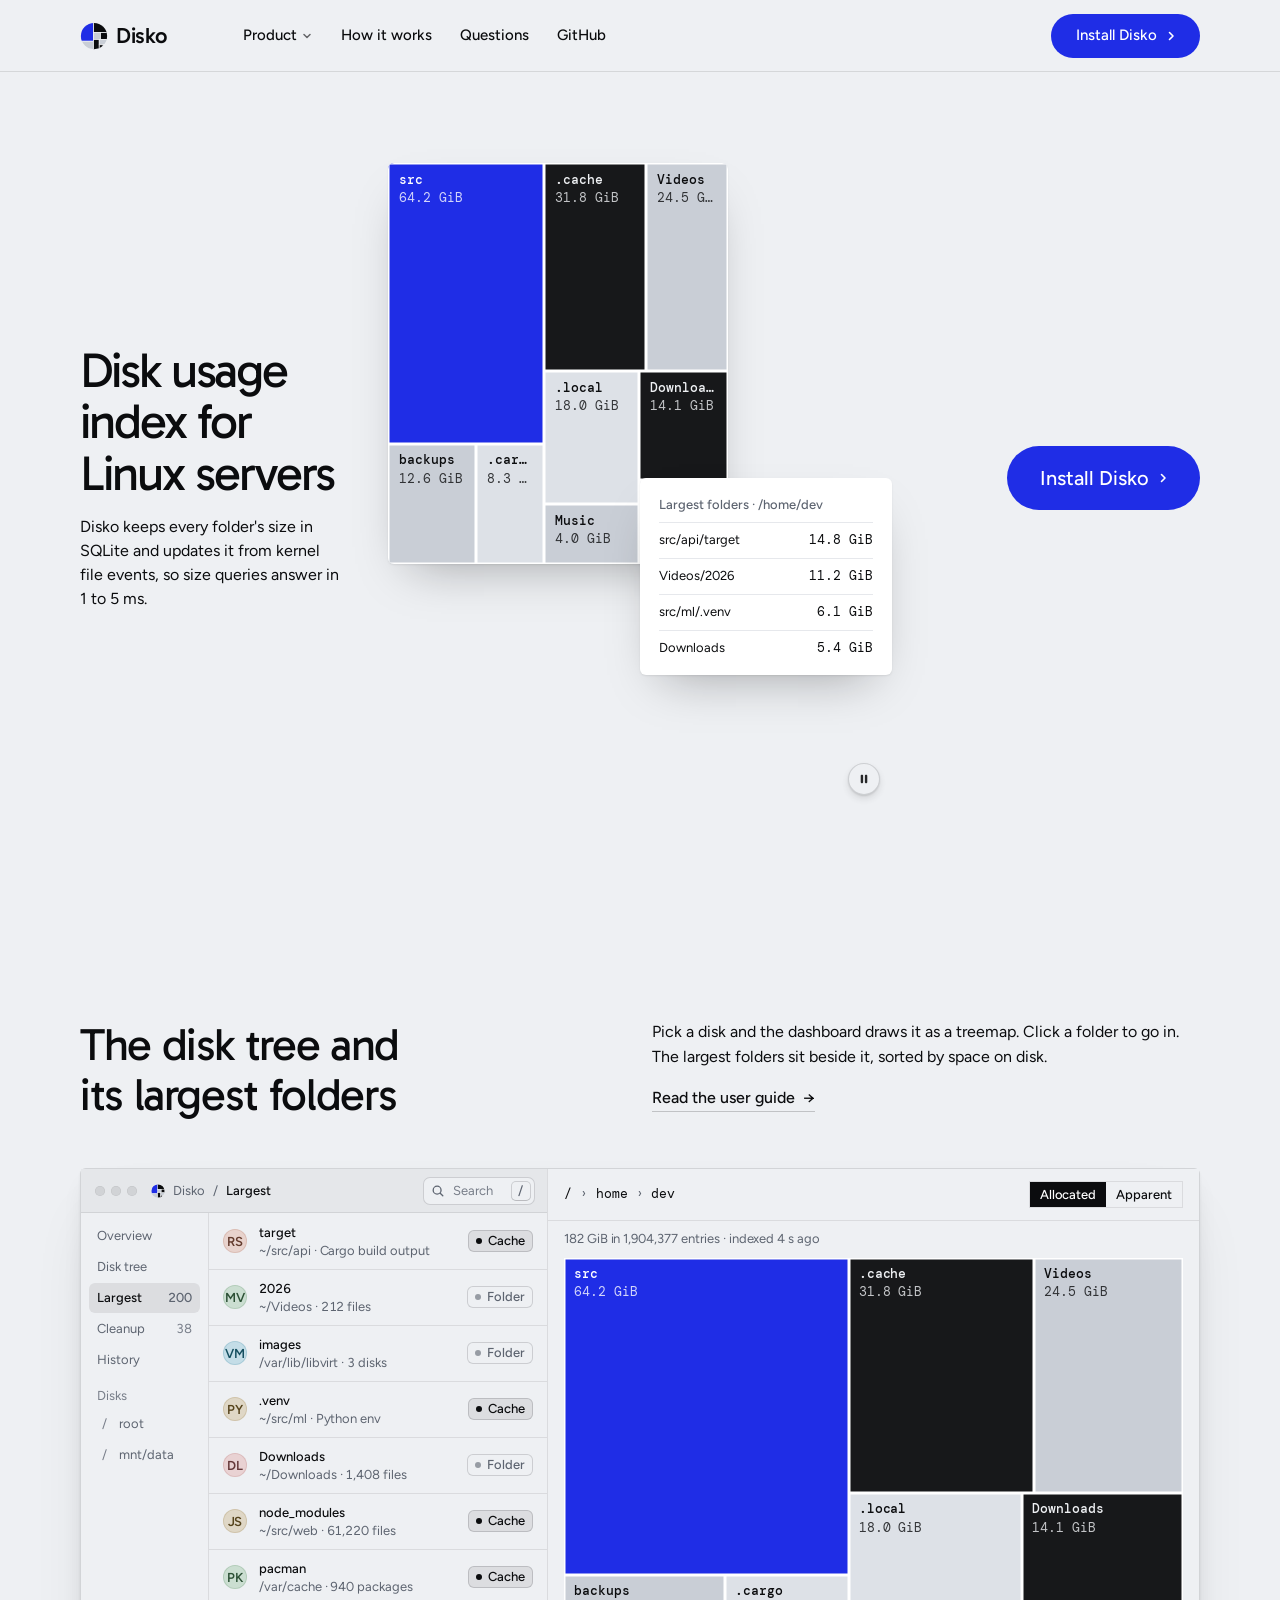
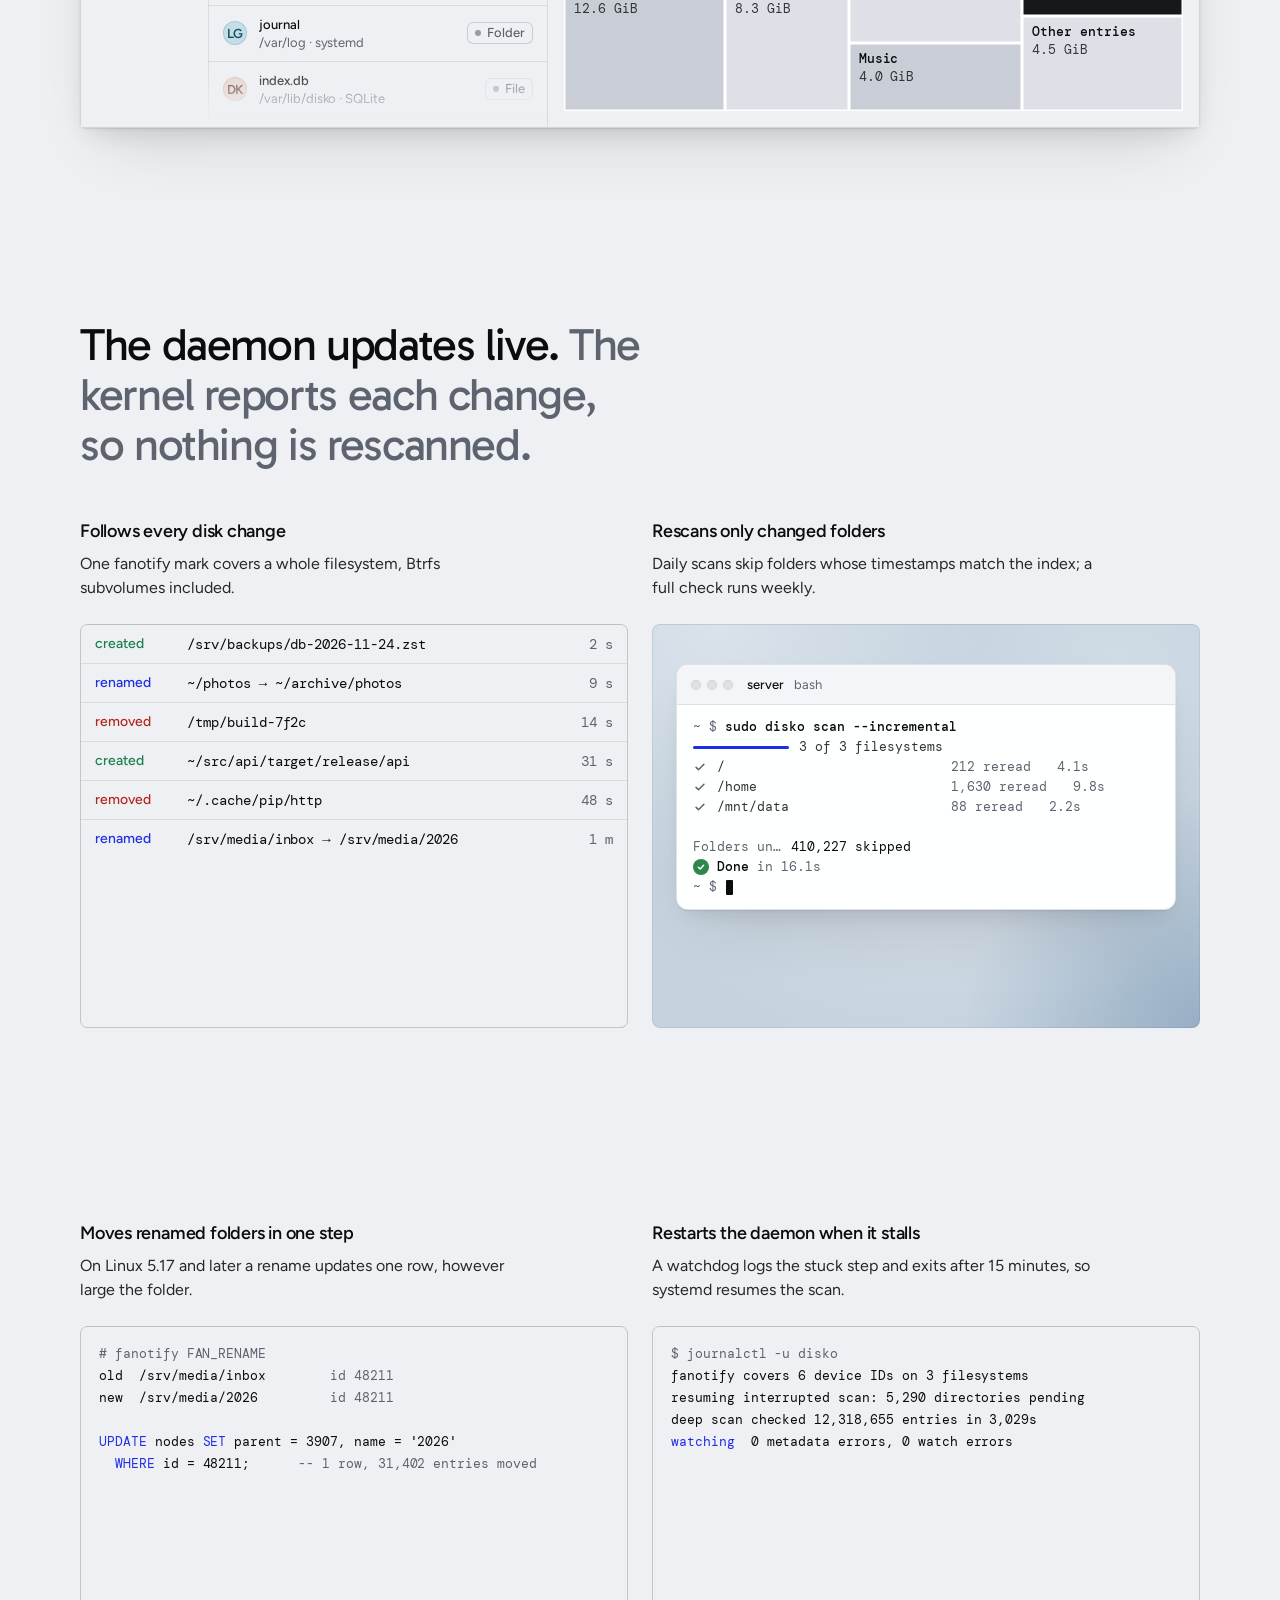
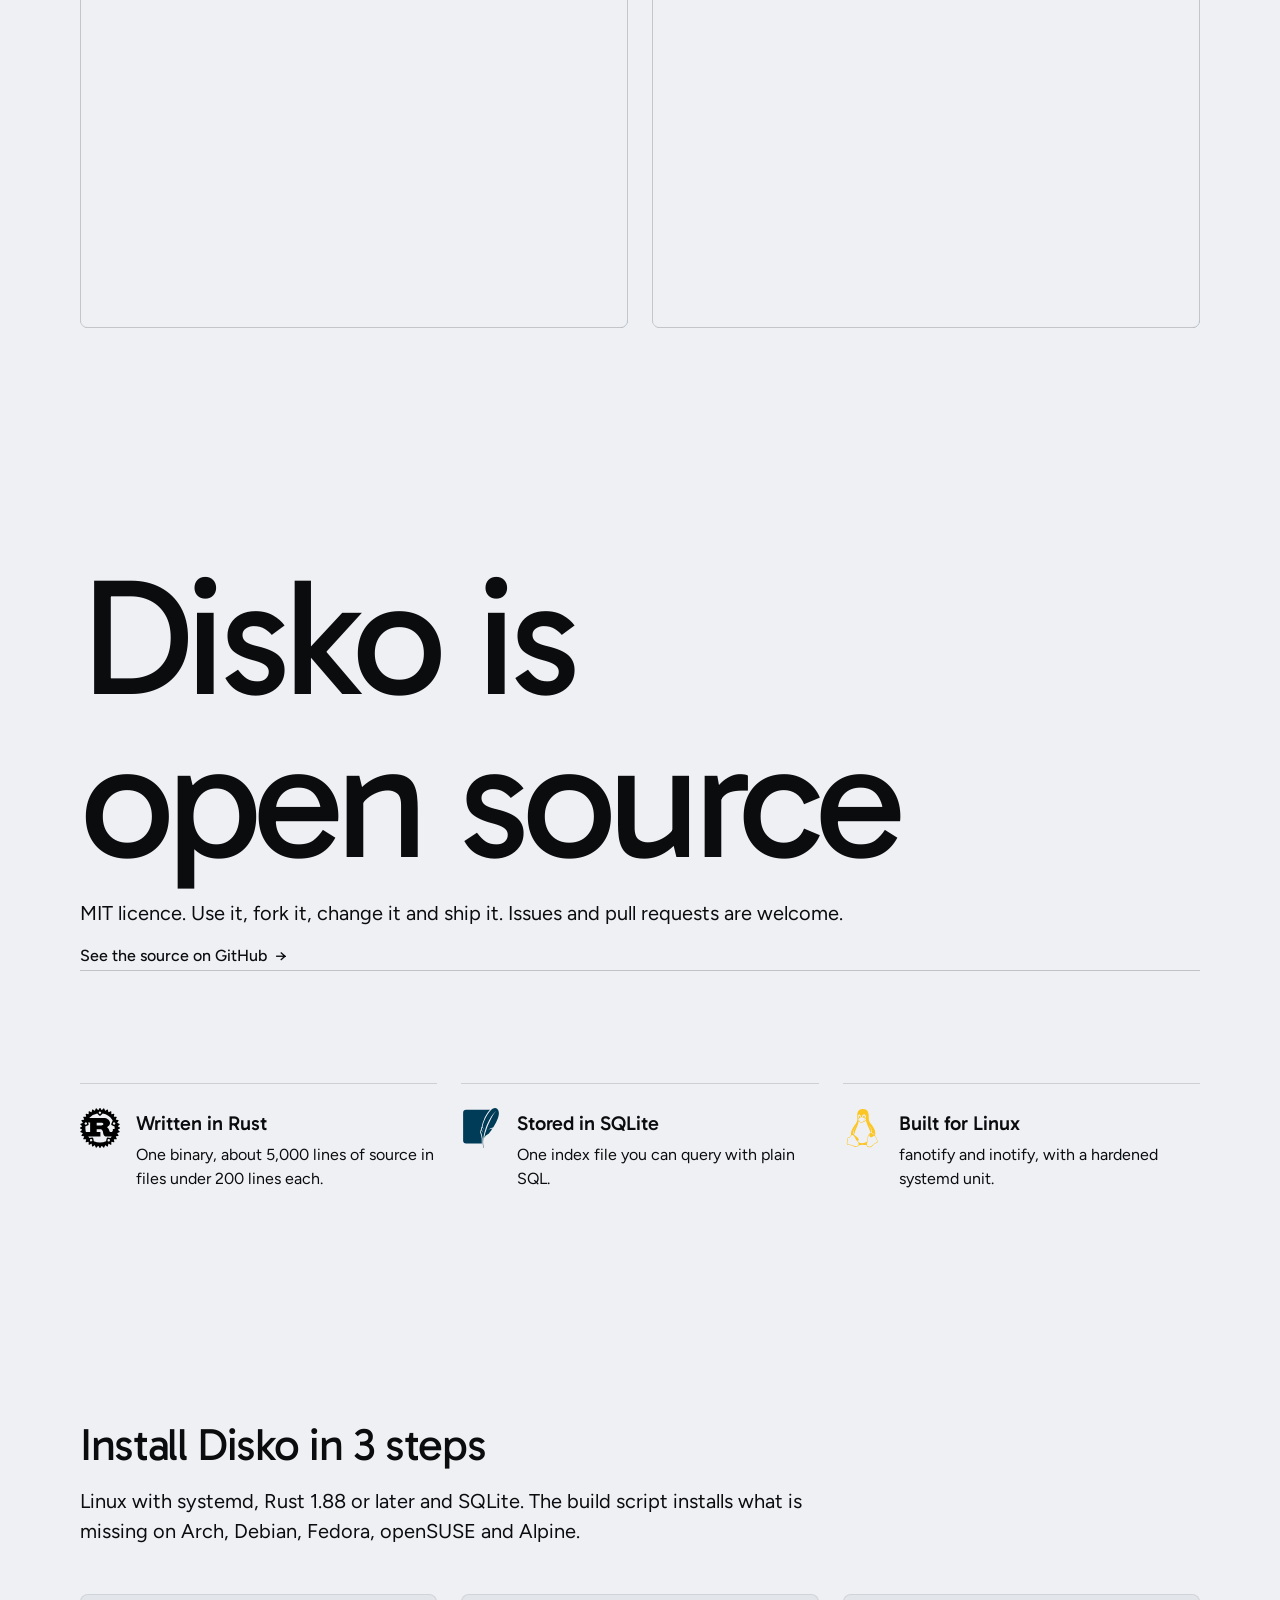
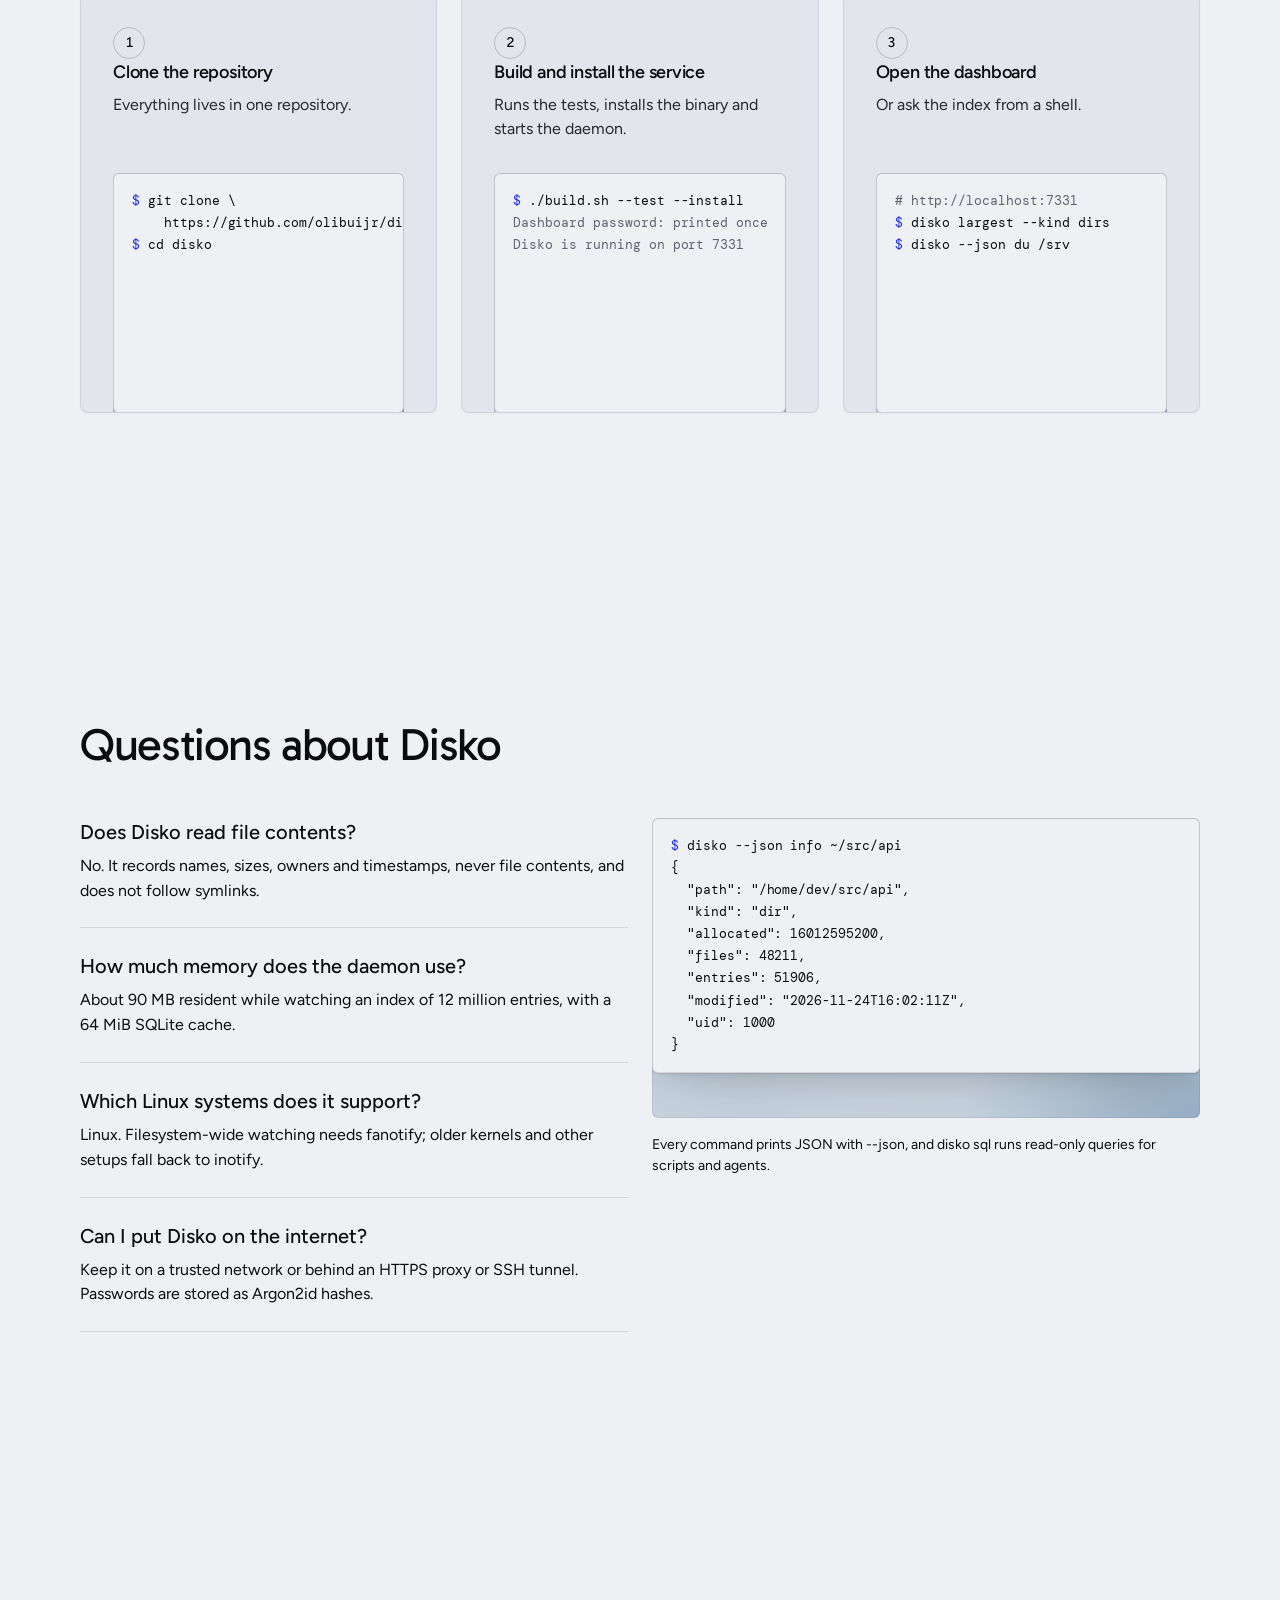
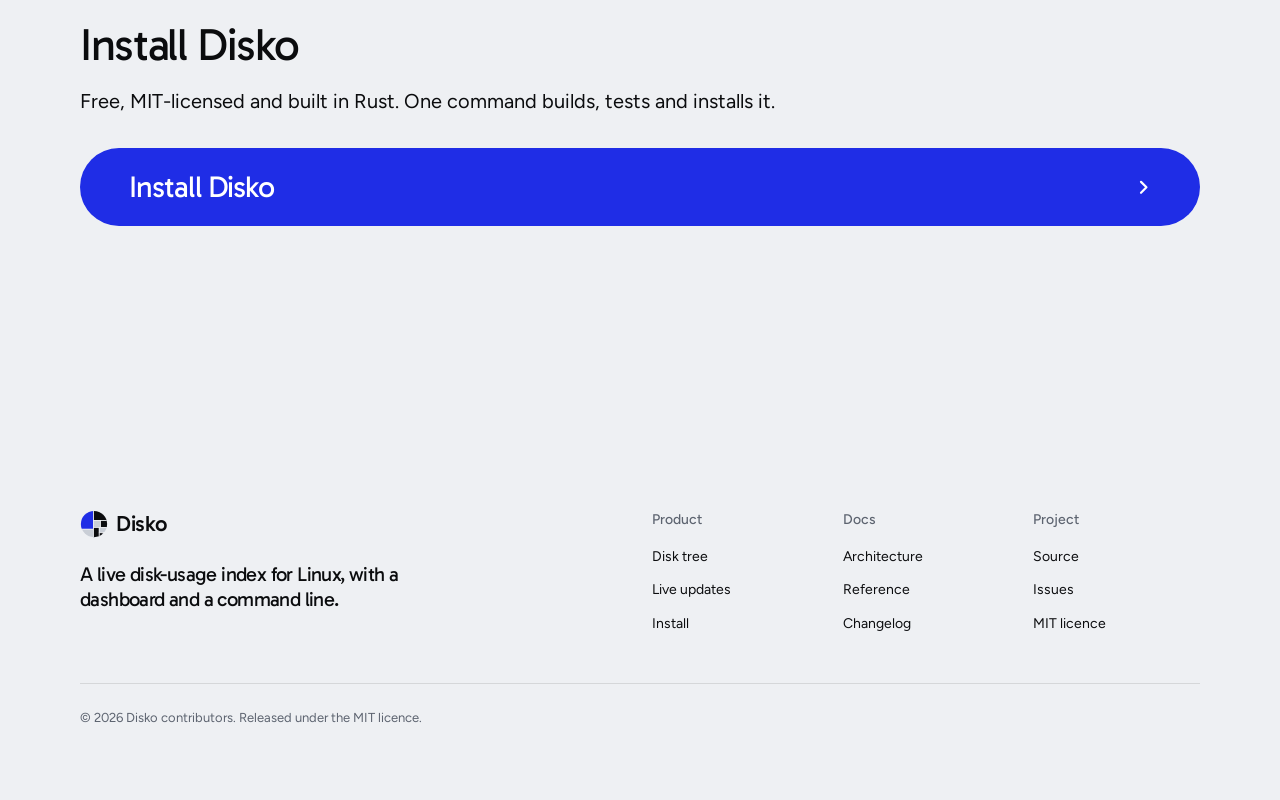
==== site/index.html @ a814485e "Add the website, logo and contributing guide A static landing page in site/ published to GitHub Page" ====
<!doctype html>
<html lang="en" data-type="software" data-radius="sharp" data-ground="sky" data-buttons="pill" data-motion>
<head>
<meta charset="utf-8">
<meta name="viewport" content="width=device-width, initial-scale=1, viewport-fit=cover">
<title>Disko: a live disk-usage index for Linux servers</title>
<meta name="description" content="Disko keeps the size of every folder in a SQLite index and updates it from kernel file events, so disk-usage questions answer in milliseconds. Free and MIT-licensed.">
<meta property="og:type" content="website">
<meta property="og:title" content="Disko: a live disk-usage index for Linux servers">
<meta property="og:description" content="Every folder's size, kept current from kernel file events. Free and MIT-licensed.">
<meta property="og:image" content="https://olibuijr.github.io/disko/share.jpg">
<meta property="og:url" content="https://olibuijr.github.io/disko/">
<link rel="canonical" href="https://olibuijr.github.io/disko/">
<meta name="twitter:card" content="summary_large_image">
<link rel="icon" href="favicon.svg" type="image/svg+xml">
<meta name="theme-color" content="#eef0f3">
<meta name="site-kind" content="software">
<meta name="page-type" content="software">
<link rel="preconnect" href="https://fonts.googleapis.com">
<link rel="preconnect" href="https://fonts.gstatic.com" crossorigin>
<link href="https://fonts.googleapis.com/css2?family=Gabarito:wght@400..700&family=Figtree:wght@400..600&family=DM+Mono:wght@400;500&display=swap" rel="stylesheet">
<link rel="stylesheet" href="assets/system.css">
<link rel="stylesheet" href="assets/ui/cards.css">
<link rel="stylesheet" href="assets/motion/motion.css">
<link rel="stylesheet" href="assets/backgrounds/backgrounds.css">
<link rel="stylesheet" href="assets/layout/layout.css">
<link rel="stylesheet" href="assets/icons/icon.css">
<!-- <html lang="en" data-radius="sharp">; keep this <style> after the links: layout.css resets --ly-scale -->
<style>
:root {
  --p-bg: #eef0f3; --p-surface: #e2e5ea; --p-ink: #0b0c0e; --p-muted: #5d6470;
  --p-accent: #1f2de6; --p-accent-ink: #ffffff; --p-action: #1f2de6; --p-action-ink: #ffffff;
  --p-inv-bg: #0b0c0e; --p-inv-surface: #17181a; --p-inv-ink: #eef0f3; --p-inv-muted: #8e8f92;
  --p-inv-accent: #eef0f3; --p-inv-accent-ink: #0b0c0e; --p-inv-action: #eef0f3; --p-inv-action-ink: #0b0c0e;
  --font-display: "Gabarito", system-ui, sans-serif;
  --font-text: "Figtree", system-ui, sans-serif;
  --font-mono: "DM Mono", ui-monospace, "SFMono-Regular", Menlo, Consolas, monospace;
  --display-weight: 400;
  --display-tracking: -0.03em;
  --display-tracking-xl: -0.04em;
  --ly-scale: 0.98;
}
</style>
<link rel="stylesheet" href="assets/ui/base.css">
<link rel="stylesheet" href="assets/ui/window/fragment.css">
<link rel="stylesheet" href="assets/ui/terminal-run/fragment.css">
<script>document.documentElement.classList.add('m-enter');setTimeout(()=>document.documentElement.classList.add('m-enter-done'),700)</script>
<script src="assets/backgrounds/backgrounds.js"></script>
<script>document.documentElement.classList.add('mo-js');setTimeout(()=>document.documentElement.classList.add('mo-safe'),2500)</script>
<link rel="modulepreload" href="assets/moments/moments.js">
<link rel="modulepreload" href="assets/moments/lib.js">
<link rel="modulepreload" href="assets/moments/liquid-type/moment.js">
<link rel="stylesheet" href="assets/moments/liquid-type/moment.css">
<style>
  .nav__logo img { width: 28px; height: 28px; }
  /* hero collage pieces: sized in % of the collage, text in container units */
  .ly-collage { container-type: inline-size; }
  .ly-collage .ly-piece { box-shadow: 0 1px 2px rgb(11 12 14 / .08), 0 22px 48px -22px rgb(11 12 14 / .35); background: #fff; color: var(--p-ink); }
  .pc { padding: 3.4cqw; display: grid; align-content: start; gap: 1.8cqw; font: 400 max(13px, 2cqw)/1.35 var(--font-text); }
  .pc .lbl { color: var(--p-muted); font: 500 max(13px, 1.8cqw)/1.2 var(--font-text); }
  .pc .ln { display: flex; justify-content: space-between; gap: 2cqw; padding-top: 1.4cqw; border-top: 1px solid #e6e8ec; }
  .pc .ln span:last-child { font-family: var(--font-mono); white-space: nowrap; }
  .pc .bar { height: 1.4cqw; background: #e2e5ea; position: relative; }
  .pc .bar i { position: absolute; inset: 0 auto 0 0; background: var(--p-accent); }
  .pc-term { background: #0b0c0e !important; color: #eef0f3 !important; font: 400 max(13px, 1.9cqw)/1.55 var(--font-mono); padding: 3.4cqw; display: grid; align-content: start; white-space: pre; }
  .pc-term .p { color: #8e9bff; } .pc-term .m { color: #8e8f92; }
  .pc-map { padding: 0; }
  .dk-map { position: absolute; inset: 0; }
  .dk-tile { position: absolute; box-shadow: inset 0 0 0 1.5px #fff; padding: 8px 10px; display: grid; align-content: start; gap: 2px; overflow: hidden; font: 400 13px/1.25 var(--font-text); }
  .dk-tile b { font-weight: 500; font-family: var(--font-mono); white-space: nowrap; overflow: hidden; text-overflow: ellipsis; }
  .dk-tile span { opacity: .8; font-family: var(--font-mono); white-space: nowrap; }
  .dk-tile--c { background: var(--p-accent); color: #fff; }
  .dk-tile--k { background: #17181a; color: #eef0f3; }
  .dk-tile--g { background: #c9ced6; color: #0b0c0e; }
  .dk-tile--h { background: #dde1e7; color: #0b0c0e; }
  .ly-collage .dk-tile { padding: 1.6cqw 2cqw; font-size: max(13px, 1.9cqw); }

  /* the app frame (sections-library.md, app-frame) */
  .app.ui { display: grid; grid-template-columns: minmax(0, 5fr) minmax(0, 7fr); margin-top: var(--s-7); background: var(--u-bg); border: 1px solid var(--u-border); border-radius: var(--u-r); box-shadow: var(--u-shadow); }
  .app > .app__pane { position: relative; min-width: 0; min-height: 0; overflow: hidden; }
  .app > .app__pane + .app__pane { border-left: 1px solid var(--u-line); }
  .app > .app__pane > .ui-panel { width: 100%; border: 0; border-radius: 0; box-shadow: none; }
  .app > .app__pane--list::after { content: ""; position: absolute; inset: auto 0 0 0; height: 64px; background: linear-gradient(transparent, var(--u-bg)); pointer-events: none; }
  @media (min-width: 1024px) and (max-width: 1279px) { .app.ui { grid-template-columns: minmax(0, 4fr) minmax(0, 8fr); } }
  @media (max-width: 1023px) {
    .app.ui { grid-template-columns: minmax(0, 1fr); grid-template-rows: auto minmax(0, 1fr); }
    .app > .app__pane--list { max-height: 252px; }
    .app > .app__pane--list::after { display: none; }
    .app .ui-win__side { display: none; }
    .app .ui-win__body { grid-template-columns: minmax(0, 1fr); }
    .app > .app__pane + .app__pane { border-left: 0; border-top: 1px solid var(--u-line); }
  }
  @media (max-width: 639px) {
    .app.ui { grid-template-rows: minmax(0, 1fr); }
    .app > .app__pane--list { display: none; }
    .app > .app__pane + .app__pane { border-top: 0; }
  }
  .dk-tree { display: grid; grid-template-rows: auto auto 1fr; height: 100%; }
  .dk-tree__bar { display: flex; align-items: center; gap: 10px; padding: 12px 16px; border-bottom: 1px solid var(--u-line); font: 400 13px/1.2 var(--font-mono); }
  .dk-tree__bar i { font-style: normal; color: var(--p-muted); }
  .dk-tree__seg { margin-left: auto; display: flex; border: 1px solid var(--u-line); font: 500 13px/1 var(--font-text); }
  .dk-tree__seg span { padding: 6px 10px; } .dk-tree__seg span:first-child { background: var(--p-ink); color: #fff; }
  .dk-tree__sum { padding: 10px 16px; font: 400 13px/1.3 var(--font-text); color: var(--p-muted); }
  .dk-tree__map { position: relative; margin: 0 16px 16px; }

  /* feature panels */
  #live .panel { --p-h: 300px; }
  #live .panel > .ui-panel, #install .panel > .ui-panel { height: 100%; }
  .dk-code { font-size: 14px; line-height: 1.8; padding: 20px 22px; }
  .dk-feed li { padding: 12px 16px; font-size: 14px; }
  @media (max-width: 639px) { #live .panel { --p-h: 180px; } #install .panel { --p-h: 200px; } }
  .dk-feed { list-style: none; margin: 0; padding: 0; font: 400 13px/1.3 var(--font-mono); }
  .dk-feed li { display: grid; grid-template-columns: 80px 1fr auto; gap: 12px; padding: 10px 14px; border-top: 1px solid var(--u-line); }
  .dk-feed li:first-child { border-top: 0; }
  .dk-feed em { font-style: normal; font-family: var(--font-text); font-weight: 500; }
  .dk-feed .add { color: #1a7f4b; } .dk-feed .del { color: #b3261e; } .dk-feed .mv { color: var(--p-accent); }
  .dk-feed time { color: var(--p-muted); }
  .dk-feed span { overflow: hidden; text-overflow: ellipsis; white-space: nowrap; }
  .dk-code { margin: 0; padding: 16px 18px; font: 400 13px/1.7 var(--font-mono); white-space: pre; overflow: hidden; }
  .dk-code .p { color: var(--p-accent); } .dk-code .m { color: var(--p-muted); }

  /* the statement moment */
  #open > .wrap { display: grid; align-content: center; height: 100%; }
  #open .mo-lt__type { font-size: clamp(56px, 13vw, 200px); line-height: .98; letter-spacing: var(--display-tracking-xl); margin: 0; }
  #install .panel { --p-h: 240px; }
  #faq .panel { --p-h: 300px; }
  .dk-stack img { width: 40px; height: 40px; object-fit: contain; flex: none; }
  @media (max-width: 639px) { .ly-collage .dk-tile span { display: none; } }
  .dk-tile span { overflow: hidden; text-overflow: ellipsis; }
  @media (max-width: 1023px) { .dk-tile--s b, .dk-tile--s span { display: none; } }
  @media (max-width: 639px) { .dk-code { font-size: 12px; white-space: pre-wrap; overflow-wrap: anywhere; padding: 14px 16px; } .dk-feed li { grid-template-columns: 70px 1fr auto; font-size: 12px; } }
  .dk-stack { list-style: none; padding: 0; margin: var(--s-8) 0 0; }
  .dk-stack li { display: flex; gap: var(--s-4); align-items: flex-start; padding-top: var(--s-5); border-top: 1px solid rgb(11 12 14 / .14); }
  .dk-stack li span { display: grid; gap: 4px; }
  .dk-stack b { font-weight: 500; font-family: var(--font-display); font-size: var(--t-lead); }
  @media (max-width: 1023px) { .dk-stack li { grid-column: 1 / -1; } }
</style>
</head>
<body>
<!-- type: software
     deal: hero triptych, nav nav-mega, close close-type, footer footer-columns, rhythm space, buttons pill, mark: the Disko logo (codex concept, redrawn as SVG), grounds none
     palette cool-grey-cobalt (a cool, quiet ground and one cobalt accent read as a precise systems tool, like a terminal on a clean desk); type gabarito
     moments: liquid-type on #open -->
<header class="nav">
  <div class="wrap nav__bar">
    <a class="skip-link" href="#tree">Skip to content</a>
    <a class="nav__logo" href="#top"><img src="favicon.svg" alt="" width="28" height="28">Disko</a>
    <nav class="nav__links" aria-label="Main">
      <div class="nav__item">
        <a class="nav__link" href="#tree">Product <svg class="chev" viewBox="0 0 12 12" aria-hidden="true"><path d="M3 4.5l3 3 3-3" fill="none" stroke="currentColor" stroke-width="1.5" stroke-linecap="round" stroke-linejoin="round"/></svg></a>
        <div class="nav__menu">
          <div class="wrap grid">
            <div class="menu-col span-3">
              <p class="t-label">Dashboard</p>
              <a href="#tree">Disk tree<span>Treemap of any folder</span></a>
              <a href="#tree">Largest folders<span>Sorted by allocated size</span></a>
            </div>
            <div class="menu-col span-3">
              <p class="t-label">Daemon</p>
              <a href="#live">Live updates<span>Kernel events, no rescans</span></a>
              <a href="#install">Command line<span>JSON output and read-only SQL</span></a>
            </div>
          </div>
        </div>
      </div>
      <div class="nav__item"><a class="nav__link" href="#live">How it works</a></div>
      <div class="nav__item"><a class="nav__link" href="#faq">Questions</a></div>
      <div class="nav__item"><a class="nav__link" href="https://github.com/olibuijr/disko">GitHub</a></div>
    </nav>
    <div class="nav__actions">
      <a class="btn btn--primary" href="#install">Install Disko</a>
    </div>
    <button class="nav__toggle" type="button" aria-expanded="false" aria-label="Menu">
      <svg width="18" height="18" viewBox="0 0 18 18" aria-hidden="true"><path d="M2 5h14M2 13h14" stroke="currentColor" stroke-width="1.6" stroke-linecap="round"/></svg>
    </button>
  </div>
</header>

<main id="top">
  <section class="hero hero--triptych" data-enter aria-labelledby="hero-h">
    <div class="wrap"><div class="hero-text grid hero__grid">
      <div class="span-3">
        <h1 id="hero-h">Disk usage index for Linux servers</h1>
        <p class="hero__lead">Disko keeps every folder's size in SQLite and updates it from kernel file events, so size queries answer in 1 to 5 ms.</p>
      </div>
      <div class="ly-collage span-6 start-4" role="img" aria-label="Disko's treemap of a home folder, its largest-folder list, a terminal running disko du and a feed of file changes">
        <div class="ly-collage__set is-on">
          <div class="ly-piece pc-map ui" style="left: 4%; top: 6%; width: 62%; height: 56%"><div class="dk-map">
                <div class="dk-tile dk-tile--c" style="left:0%;top:0%;width:46%;height:70%"><b>src</b><span>64.2 GiB</span></div><div class="dk-tile dk-tile--k" style="left:46%;top:0%;width:30%;height:52%"><b>.cache</b><span>31.8 GiB</span></div><div class="dk-tile dk-tile--g dk-tile--s" style="left:76%;top:0%;width:24%;height:52%"><b>Videos</b><span>24.5 GiB</span></div><div class="dk-tile dk-tile--h dk-tile--s" style="left:46%;top:52%;width:28%;height:33%"><b>.local</b><span>18.0 GiB</span></div><div class="dk-tile dk-tile--k dk-tile--s" style="left:74%;top:52%;width:26%;height:27%"><b>Downloads</b><span>14.1 GiB</span></div><div class="dk-tile dk-tile--g dk-tile--s" style="left:0%;top:70%;width:26%;height:30%"><b>backups</b><span>12.6 GiB</span></div><div class="dk-tile dk-tile--h dk-tile--s" style="left:26%;top:70%;width:20%;height:30%"><b>.cargo</b><span>8.3 GiB</span></div><div class="dk-tile dk-tile--g dk-tile--s" style="left:46%;top:85%;width:28%;height:15%"><b>Music</b><span>4.0 GiB</span></div><div class="dk-tile dk-tile--h dk-tile--s" style="left:74%;top:79%;width:26%;height:21%"><b>Other</b><span>4.5 GiB</span></div>
          </div></div>
          <div class="ly-piece pc" style="left: 50%; top: 50%; width: 46%">
            <span class="lbl">Largest folders · /home/dev</span>
            <div class="ln"><span>src/api/target</span><span>14.8 GiB</span></div>
            <div class="ln"><span>Videos/2026</span><span>11.2 GiB</span></div>
            <div class="ln"><span>src/ml/.venv</span><span>6.1 GiB</span></div>
            <div class="ln"><span>Downloads</span><span>5.4 GiB</span></div>
          </div>
        </div>
        <div class="ly-collage__set" aria-hidden="true">
          <div class="ly-piece pc-term" style="left: 4%; top: 8%; width: 66%; height: 52%"><span><span class="p">$</span> disko du /home/dev</span>
<span>  64.2 GiB  src</span>
<span>  31.8 GiB  .cache</span>
<span>  24.5 GiB  Videos</span>
<span>  18.0 GiB  .local</span>
<span>  14.1 GiB  Downloads</span>
<span class="m">answered in 3 ms from the index</span></div>
          <div class="ly-piece pc" style="left: 46%; top: 56%; width: 50%">
            <span class="lbl">Status</span>
            <div class="ln"><span>Watching</span><span>fanotify</span></div>
            <div class="ln"><span>Entries</span><span>12,318,655</span></div>
            <div class="ln"><span>Last scan</span><span>incremental</span></div>
          </div>
        </div>
        <div class="ly-collage__set" aria-hidden="true">
          <div class="ly-piece pc" style="left: 4%; top: 6%; width: 58%">
            <span class="lbl">Recent changes</span>
            <div class="ln"><span>created  build/app.tar</span><span>2 s</span></div>
            <div class="ln"><span>renamed  photos → archive</span><span>9 s</span></div>
            <div class="ln"><span>removed  tmp/cache-7f2</span><span>14 s</span></div>
            <div class="ln"><span>modified  index.db</span><span>21 s</span></div>
          </div>
          <div class="ly-piece pc" style="left: 40%; top: 54%; width: 56%">
            <span class="lbl">Cleanup · build output and caches</span>
            <div class="ln"><span>target/</span><span>14.8 GiB</span></div>
            <div class="bar"><i style="width: 88%"></i></div>
            <div class="ln"><span>node_modules/</span><span>2.1 GiB</span></div>
            <div class="bar"><i style="width: 13%"></i></div>
          </div>
        </div>
      </div>
      <div class="span-3 start-10 hero__cta"><a class="btn btn--primary" href="#install">Install Disko</a></div>
    </div></div>
  </section>

  <section class="section" id="tree" aria-labelledby="tree-h">
    <div class="wrap">
      <div class="grid grid--top">
        <h2 id="tree-h" class="span-5">The disk tree and its largest folders</h2>
        <div class="span-6 start-7 stack-4">
          <p>Pick a disk and the dashboard draws it as a treemap. Click a folder to go in. The largest folders sit beside it, sorted by space on disk.</p>
          <a class="link" href="https://github.com/olibuijr/disko#user-guide">Read the user guide</a>
        </div>
      </div>
      <div class="ui app fill" role="img" aria-label="The Disko dashboard: a list of the largest folders beside a treemap of /home/dev" data-ui-pause-host>
        <div class="app__pane app__pane--list">
          <div class="ui ui-panel ui-win" data-ui="window">
            <div class="ui-win__bar">
              <span class="ui-dots" aria-hidden="true"><i></i><i></i><i></i></span>
              <span class="ui-win__crumb"><img loading="lazy" class="ui-brand" src="favicon.svg" alt="" width="14" height="14">Disko <i>/</i> <b>Largest</b></span>
              <span class="ui-spacer"></span>
              <span class="ui-win__search" aria-hidden="true"><svg class="ui-icon" viewBox="0 0 16 16"><circle cx="7" cy="7" r="4.5"/><path d="m10.5 10.5 3 3"/></svg><span class="ui-win__ph">Search</span><span class="ui-kbd">/</span></span>
            </div>
            <div class="ui-win__body">
              <nav class="ui-win__side" aria-hidden="true">
                <span class="ui-win__nav">Overview</span>
                <span class="ui-win__nav">Disk tree</span>
                <span class="ui-win__nav is-on">Largest<em>200</em></span>
                <span class="ui-win__nav">Cleanup<em>38</em></span>
                <span class="ui-win__nav">History</span>
                <span class="ui-win__label">Disks</span>
                <span class="ui-win__nav"><span class="ui-win__hash">/</span>root</span>
                <span class="ui-win__nav"><span class="ui-win__hash">/</span>mnt/data</span>
              </nav>
              <div class="ui-win__main">
                <div class="ui-win__cols" aria-hidden="true"><span>Folder</span><span>Path</span><span>Kind</span><span>Size</span></div>
                <ul class="ui-win__rows">
              <li class="ui-win__row" data-row><span class="ui-avatar" data-tone="1">RS</span><span class="ui-win__who">target</span><span class="ui-win__sub">~/src/api · Cargo build output</span><span class="ui-win__st is-you" data-st>Cache</span><span class="ui-win__age">14.8 GiB</span></li>
              <li class="ui-win__row" data-row><span class="ui-avatar" data-tone="3">MV</span><span class="ui-win__who">2026</span><span class="ui-win__sub">~/Videos · 212 files</span><span class="ui-win__st" data-st>Folder</span><span class="ui-win__age">11.2 GiB</span></li>
              <li class="ui-win__row" data-row><span class="ui-avatar" data-tone="4">VM</span><span class="ui-win__who">images</span><span class="ui-win__sub">/var/lib/libvirt · 3 disks</span><span class="ui-win__st" data-st>Folder</span><span class="ui-win__age">9.6 GiB</span></li>
              <li class="ui-win__row" data-row><span class="ui-avatar" data-tone="2">PY</span><span class="ui-win__who">.venv</span><span class="ui-win__sub">~/src/ml · Python env</span><span class="ui-win__st is-you" data-st>Cache</span><span class="ui-win__age">6.1 GiB</span></li>
              <li class="ui-win__row" data-row><span class="ui-avatar" data-tone="5">DL</span><span class="ui-win__who">Downloads</span><span class="ui-win__sub">~/Downloads · 1,408 files</span><span class="ui-win__st" data-st>Folder</span><span class="ui-win__age">5.4 GiB</span></li>
              <li class="ui-win__row" data-row><span class="ui-avatar" data-tone="2">JS</span><span class="ui-win__who">node_modules</span><span class="ui-win__sub">~/src/web · 61,220 files</span><span class="ui-win__st is-you" data-st>Cache</span><span class="ui-win__age">2.1 GiB</span></li>
              <li class="ui-win__row" data-row><span class="ui-avatar" data-tone="3">PK</span><span class="ui-win__who">pacman</span><span class="ui-win__sub">/var/cache · 940 packages</span><span class="ui-win__st is-you" data-st>Cache</span><span class="ui-win__age">1.9 GiB</span></li>
              <li class="ui-win__row" data-row><span class="ui-avatar" data-tone="4">LG</span><span class="ui-win__who">journal</span><span class="ui-win__sub">/var/log · systemd</span><span class="ui-win__st" data-st>Folder</span><span class="ui-win__age">1.2 GiB</span></li>
              <li class="ui-win__row" data-row><span class="ui-avatar" data-tone="1">DK</span><span class="ui-win__who">index.db</span><span class="ui-win__sub">/var/lib/disko · SQLite</span><span class="ui-win__st is-done" data-st>File</span><span class="ui-win__age">980 MiB</span></li>
              <li class="ui-win__row" data-row><span class="ui-avatar" data-tone="5">TH</span><span class="ui-win__who">thumbnails</span><span class="ui-win__sub">~/.cache · 18,330 files</span><span class="ui-win__st is-you" data-st>Cache</span><span class="ui-win__age">610 MiB</span></li>
                </ul>
              </div>
            </div>
          </div>
        </div>
        <div class="app__pane app__pane--open">
          <div class="ui ui-panel dk-tree">
            <div class="dk-tree__bar"><span>/ <i>›</i> home <i>›</i> dev</span><span class="dk-tree__seg"><span>Allocated</span><span>Apparent</span></span></div>
            <p class="dk-tree__sum">182 GiB in 1,904,377 entries · indexed 4 s ago</p>
            <div class="dk-tree__map">
                <div class="dk-tile dk-tile--c" style="left:0%;top:0%;width:46%;height:70%"><b>src</b><span>64.2 GiB</span></div>
                <div class="dk-tile dk-tile--k" style="left:46%;top:0%;width:30%;height:52%"><b>.cache</b><span>31.8 GiB</span></div>
                <div class="dk-tile dk-tile--g dk-tile--s" style="left:76%;top:0%;width:24%;height:52%"><b>Videos</b><span>24.5 GiB</span></div>
                <div class="dk-tile dk-tile--h dk-tile--s" style="left:46%;top:52%;width:28%;height:33%"><b>.local</b><span>18.0 GiB</span></div>
                <div class="dk-tile dk-tile--k dk-tile--s" style="left:74%;top:52%;width:26%;height:27%"><b>Downloads</b><span>14.1 GiB</span></div>
                <div class="dk-tile dk-tile--g dk-tile--s" style="left:0%;top:70%;width:26%;height:30%"><b>backups</b><span>12.6 GiB</span></div>
                <div class="dk-tile dk-tile--h dk-tile--s" style="left:26%;top:70%;width:20%;height:30%"><b>.cargo</b><span>8.3 GiB</span></div>
                <div class="dk-tile dk-tile--g dk-tile--s" style="left:46%;top:85%;width:28%;height:15%"><b>Music</b><span>4.0 GiB</span></div>
                <div class="dk-tile dk-tile--h dk-tile--s" style="left:74%;top:79%;width:26%;height:21%"><b>Other entries</b><span>4.5 GiB</span></div>
            </div>
          </div>
        </div>
      </div>
    </div>
  </section>

  <section class="section g2" id="live" aria-labelledby="live-h">
    <div class="wrap">
      <div class="group">
        <div class="section-head">
          <h2 id="live-h">The daemon updates live. <span class="muted">The kernel reports each change, so nothing is rescanned.</span></h2>
        </div>
        <div class="grid">
          <article class="card card--row card--open span-6">
            <h3>Follows every disk change</h3>
            <p>One fanotify mark covers a whole filesystem, Btrfs subvolumes included.</p>
            <div class="panel"><div class="ui ui-panel" style="width:100%">
              <ul class="dk-feed">
                <li><em class="add">created</em><span>/srv/backups/db-2026-11-24.zst</span><time>2 s</time></li>
                <li><em class="mv">renamed</em><span>~/photos → ~/archive/photos</span><time>9 s</time></li>
                <li><em class="del">removed</em><span>/tmp/build-7f2c</span><time>14 s</time></li>
                <li><em class="add">created</em><span>~/src/api/target/release/api</span><time>31 s</time></li>
                <li><em class="del">removed</em><span>~/.cache/pip/http</span><time>48 s</time></li>
                <li><em class="mv">renamed</em><span>/srv/media/inbox → /srv/media/2026</span><time>1 m</time></li>
              </ul>
            </div></div>
          </article>
          <article class="card card--row card--open span-6">
            <h3>Rescans only changed folders</h3>
            <p>Daily scans skip folders whose timestamps match the index; a full check runs weekly.</p>
            <div class="panel">
              <div class="stage stage--fade-b"><div class="at-rise fit" style="--fit-max:520px;--ax:max(24px, 50% - 260px);--ay:40px;--ay-sm:16px" data-ui-loop>
                <div class="ui ui-panel ui-term" data-ui="terminal-run">
                  <div class="ui-term__head"><span class="ui-dots" aria-hidden="true"><i></i><i></i><i></i></span><span class="ui-term__title">server</span><span class="ui-meta">bash</span><span class="ui-spacer"></span></div>
                  <div class="ui-term__screen" data-term-screen>
                    <div class="ui-term__track" data-term-track>
                      <div class="ui-term__ln ui-term__cmd"><span class="ui-term__cwd">~</span><span class="ui-term__sig">$</span><span class="ui-term__typed" data-term-cmd>sudo disko scan --incremental</span></div>
                      <div class="ui-term__ln ui-term__meter" data-term-out data-term-meter><span class="ui-term__bar" style="--p:1"><i></i></span><span class="ui-term__count" data-term-count>3 of 3 filesystems</span></div>
                      <div class="ui-term__ln ui-term__log" data-term-out data-term-step><svg class="ui-term__tick" viewBox="0 0 16 16" aria-hidden="true"><path d="m3.5 8.4 2.8 2.8 6.2-6.4"/></svg><span class="ui-term__path">/</span><span class="ui-term__n">212 reread</span><span class="ui-term__t">4.1s</span></div>
                      <div class="ui-term__ln ui-term__log" data-term-out data-term-step><svg class="ui-term__tick" viewBox="0 0 16 16" aria-hidden="true"><path d="m3.5 8.4 2.8 2.8 6.2-6.4"/></svg><span class="ui-term__path">/home</span><span class="ui-term__n">1,630 reread</span><span class="ui-term__t">9.8s</span></div>
                      <div class="ui-term__ln ui-term__log" data-term-out data-term-step><svg class="ui-term__tick" viewBox="0 0 16 16" aria-hidden="true"><path d="m3.5 8.4 2.8 2.8 6.2-6.4"/></svg><span class="ui-term__path">/mnt/data</span><span class="ui-term__n">88 reread</span><span class="ui-term__t">2.2s</span></div>
                      <div class="ui-term__ln ui-term__gap" data-term-out aria-hidden="true"></div>
                      <div class="ui-term__ln ui-term__sum" data-term-out><span class="ui-term__key">Folders unchanged</span><span class="ui-term__val">410,227 skipped</span></div>
                      <div class="ui-term__ln ui-term__done" data-term-out data-term-done><span class="ui-term__ok"><svg viewBox="0 0 16 16" aria-hidden="true"><path d="m4.5 8.3 2.4 2.4 4.6-5"/></svg></span><b>Done</b><span class="ui-term__dim">in 16.1s</span></div>
                      <div class="ui-term__ln ui-term__cmd" data-term-next><span class="ui-term__cwd">~</span><span class="ui-term__sig">$</span><span class="ui-term__typed"></span><i class="ui-term__caret" aria-hidden="true"></i></div>
                    </div>
                  </div>
                </div>
              </div></div>
            </div>
          </article>
        </div>
      </div>
      <div class="grid">
        <article class="card card--row card--open span-6">
          <h3>Moves renamed folders in one step</h3>
          <p>On Linux 5.17 and later a rename updates one row, however large the folder.</p>
          <div class="panel"><div class="ui ui-panel" style="width:100%"><pre class="dk-code"><span class="m"># fanotify FAN_RENAME</span>
old  /srv/media/inbox        <span class="m">id 48211</span>
new  /srv/media/2026         <span class="m">id 48211</span>

<span class="p">UPDATE</span> nodes <span class="p">SET</span> parent = 3907, name = '2026'
  <span class="p">WHERE</span> id = 48211;      <span class="m">-- 1 row, 31,402 entries moved</span></pre></div></div>
        </article>
        <article class="card card--row card--open span-6">
          <h3>Restarts the daemon when it stalls</h3>
          <p>A watchdog logs the stuck step and exits after 15 minutes, so systemd resumes the scan.</p>
          <div class="panel"><div class="ui ui-panel" style="width:100%"><pre class="dk-code"><span class="m">$ journalctl -u disko</span>
fanotify covers 6 device IDs on 3 filesystems
resuming interrupted scan: 5,290 directories pending
deep scan checked 12,318,655 entries in 3,029s
<span class="p">watching</span>  0 metadata errors, 0 watch errors</pre></div></div>
        </article>
      </div>
    </div>
  </section>

  <section class="section" id="open" aria-labelledby="open-h">
    <div class="wrap">
      <div data-moment="liquid-type" class="section-head" style="max-width:none">
        <h2 id="open-h" class="mo-lt__type">Disko is open source</h2>
        <p class="t-lead">MIT licence. Use it, fork it, change it and ship it. Issues and pull requests are welcome.</p>
        <a class="link" href="https://github.com/olibuijr/disko">See the source on GitHub</a>
      </div>
      <ul class="dk-stack grid">
        <li class="span-4"><img loading="lazy" class="ic ic-40 ic-ink" src="assets/icons/rust.svg" alt="" width="40" height="40"><span><b>Written in Rust</b>One binary, about 5,000 lines of source in files under 200 lines each.</span></li>
        <li class="span-4"><img loading="lazy" class="ic ic-40" src="assets/icons/sqlite.svg" alt="" width="40" height="40"><span><b>Stored in SQLite</b>One index file you can query with plain SQL.</span></li>
        <li class="span-4"><img loading="lazy" class="ic ic-40" src="assets/icons/linux.svg" alt="" width="33" height="40"><span><b>Built for Linux</b>fanotify and inotify, with a hardened systemd unit.</span></li>
      </ul>
    </div>
  </section>

  <section class="section" id="install" style="--hm: 2" aria-labelledby="install-h">
    <div class="wrap">
      <div class="section-head">
        <h2 id="install-h">Install Disko in 3 steps</h2>
        <p>Linux with systemd, Rust 1.88 or later and SQLite. The build script installs what is missing on Arch, Debian, Fedora, openSUSE and Alpine.</p>
      </div>
      <div class="grid">
        <article class="card card--row span-4">
          <span class="step-num">1</span>
          <h3>Clone the repository</h3>
          <p>Everything lives in one repository.</p>
          <div class="panel"><div class="ui ui-panel" style="width:100%"><pre class="dk-code"><span class="p">$</span> git clone \
    https://github.com/olibuijr/disko.git
<span class="p">$</span> cd disko</pre></div></div>
        </article>
        <article class="card card--row span-4">
          <span class="step-num">2</span>
          <h3>Build and install the service</h3>
          <p>Runs the tests, installs the binary and starts the daemon.</p>
          <div class="panel"><div class="ui ui-panel" style="width:100%"><pre class="dk-code"><span class="p">$</span> ./build.sh --test --install
<span class="m">Dashboard password: printed once</span>
<span class="m">Disko is running on port 7331</span></pre></div></div>
        </article>
        <article class="card card--row span-4">
          <span class="step-num">3</span>
          <h3>Open the dashboard</h3>
          <p>Or ask the index from a shell.</p>
          <div class="panel"><div class="ui ui-panel" style="width:100%"><pre class="dk-code"><span class="m"># http://localhost:7331</span>
<span class="p">$</span> disko largest --kind dirs
<span class="p">$</span> disko --json du /srv</pre></div></div>
        </article>
      </div>
    </div>
  </section>

  <section class="section" id="faq" aria-labelledby="faq-h">
    <div class="wrap">
      <div class="section-head"><h2 id="faq-h">Questions about Disko</h2></div>
      <div class="grid grid--top">
      <div class="faq span-6">
        <div class="faq__item"><h3>Does Disko read file contents?</h3><p>No. It records names, sizes, owners and timestamps, never file contents, and does not follow symlinks.</p></div>
        <div class="faq__item"><h3>How much memory does the daemon use?</h3><p>About 90 MB resident while watching an index of 12 million entries, with a 64 MiB SQLite cache.</p></div>
        <div class="faq__item"><h3>Which Linux systems does it support?</h3><p>Linux. Filesystem-wide watching needs fanotify; older kernels and other setups fall back to inotify.</p></div>
        <div class="faq__item"><h3>Can I put Disko on the internet?</h3><p>Keep it on a trusted network or behind an HTTPS proxy or SSH tunnel. Passwords are stored as Argon2id hashes.</p></div>
      </div>
      <div class="span-6 start-7 stack-4">
        <div class="panel"><div class="ui ui-panel" style="width:100%"><pre class="dk-code"><span class="p">$</span> disko --json info ~/src/api
{
  "path": "/home/dev/src/api",
  "kind": "dir",
  "allocated": 16012595200,
  "files": 48211,
  "entries": 51906,
  "modified": "2026-11-24T16:02:11Z",
  "uid": 1000
}</pre></div></div>
        <p class="t-small">Every command prints JSON with --json, and disko sql runs read-only queries for scripts and agents.</p>
      </div>
      </div>
    </div>
  </section>
</main>

<footer class="footer closing" id="contact" aria-labelledby="close-h">
  <div class="wrap">
    <div class="closing__cta close--type">
      <div class="section-head">
        <h2 id="close-h">Install Disko</h2>
        <p>Free, MIT-licensed and built in Rust. One command builds, tests and installs it.</p>
      </div>
      <a class="btn btn--primary btn--xl btn--wide" href="#install">Install Disko<svg class="m-arrow" viewBox="0 0 12 12" aria-hidden="true"><path class="m-arrow__stem" d="M1 6h8"/><path class="m-arrow__head" d="M4.5 2.5 8 6l-3.5 3.5"/></svg></a>
    </div>
    <div class="closing__links">
      <div class="grid">
        <div class="span-4 stack-4">
          <a class="nav__logo" href="#top"><img loading="lazy" src="favicon.svg" alt="" width="28" height="28">Disko</a>
          <p class="footer__lede">A live disk-usage index for Linux, with a dashboard and a command line.</p>
        </div>
        <div class="span-2 start-7 footer__col"><h3>Product</h3><ul><li><a href="#tree">Disk tree</a></li><li><a href="#live">Live updates</a></li><li><a href="#install">Install</a></li></ul></div>
        <div class="span-2 footer__col"><h3>Docs</h3><ul><li><a href="https://github.com/olibuijr/disko/blob/main/docs/architecture.md">Architecture</a></li><li><a href="https://github.com/olibuijr/disko/blob/main/docs/reference.md">Reference</a></li><li><a href="https://github.com/olibuijr/disko/blob/main/CHANGELOG.md">Changelog</a></li></ul></div>
        <div class="span-2 footer__col"><h3>Project</h3><ul><li><a href="https://github.com/olibuijr/disko">Source</a></li><li><a href="https://github.com/olibuijr/disko/issues">Issues</a></li><li><a href="https://github.com/olibuijr/disko/blob/main/LICENSE">MIT licence</a></li></ul></div>
      </div>
      <div class="footer__legal">
        <span>&copy; 2026 Disko contributors. Released under the MIT licence.</span>
      </div>
    </div>
  </div>
</footer>

<script type="module" src="assets/system.js"></script>
<script type="module" src="assets/motion/motion.js"></script>
<script type="module" src="assets/layout/layout.js"></script>
</body>
</html>
---- site/assets/system.css ----
/*
  taste-skill system.css - the one system for the page. Link it first, then assets/ui/cards.css (the
  feature card, its panel and the fragment placements), then set the palette (--p-*), the fonts and
  the radius set on :root in the page (node scripts/start.mjs prints that block).
  Do not add a second grid, spacing scale, type scale, radius scale, button or card style.
*/

/* ---------------------------------------------------------------- tokens */
:root {
  /* palette (hex only; fx.js reads --bg --surface --ink --muted --accent --accent-ink) */
  --p-bg: #ffffff;
  --p-surface: #f4f4f4;
  --p-ink: #111111;
  --p-muted: #6b6b6b;
  --p-accent: #1a4be0;
  --p-accent-ink: #ffffff;
  --p-action: #1a4be0;      /* buttons, links, focus: the accent, or the ink when the accent is too pale */
  --p-action-ink: #ffffff;
  --p-inv-bg: #111111;
  --p-inv-surface: #1c1c1c;
  --p-inv-ink: #f4f4f4;
  --p-inv-muted: #a3a3a3;
  --p-inv-accent: #ffffff;
  --p-inv-accent-ink: #111111;
  --p-inv-action: #ffffff;
  --p-inv-action-ink: #111111;
  /* the lit ground behind UI and in the closing band (references/cards.md), one per page, tech pages only
     (none on kind other, which is flat): <html data-ground="sand|sky|sage|painting">. system.js gives it to every ground
     that holds UI, on light and dark pages alike; --hue on one panel changes only its accent */
  --ground-bg: #d9ccb7; --ground-surface: #e9e0d2; --ground-ink: #2a2622; --ground-muted: #5a534a; --ground-accent: #a8794a;

  /* fonts */
  --font-display: system-ui, -apple-system, "Segoe UI", sans-serif;
  --font-text: system-ui, -apple-system, "Segoe UI", sans-serif;
  --font-mono: ui-monospace, "SFMono-Regular", Menlo, Consolas, monospace;
  --display-weight: 400;    /* headlines 400; 500 on a tech page (software, gaming, hardware) */
  --display-tracking: -0.025em;

  /* the page rhythm (references/layout-v4.md): one section per screen. The header is fixed and
     --nav tall; every section is padded --padt above and --padb (plus the phone action bar, --bar)
     below, and is exactly one or two screens tall (--h: 1 or 2; --hm on a phone). The hero's words
     start --hgap under the header and its content ends --hpadb above the fold. */
  --nav: 72px;
  --padt: 120px;
  --padb: 72px;
  --hgap: 48px;
  --hpadb: 64px;
  --bar: 0px;
  /* grid: one .wrap (alias .container) for the header, every section and the footer, the same
     --gut on both sides: 1280 wide at x 80-1360 at 1440, 342 at x 24-366 at 390 */
  --container: 1280px;
  --gut: 80px;
  --pad: var(--gut);
  --gutter: 24px;

  /* spacing: 4/8 scale */
  --s-1: 4px;  --s-2: 8px;  --s-3: 12px; --s-4: 16px; --s-5: 24px;
  --s-6: 32px; --s-7: 48px; --s-8: 64px; --s-9: 96px; --s-10: 128px;
  --section: 40px;      /* only a .section outside main (the kit's demo pages); every main > section and
                           footer.closing take --padt and --padb */
  --section-band: 56px; /* the same for an older footer outside footer.closing */
  --head-gap: 48px;     /* the one heading-to-content gap, 32 on a phone (layout.css reads it as --ly-head-gap) */
  --card-pad: 16px;     /* card padding (cards.css sets its own for cards with a panel) */
  --card-gap: 16px;     /* gap between cards */

  /* type scale (the only sizes on the page) */
  --t-label: 13px;
  --t-small: 14px;
  --t-body: 16px;
  --t-lead: 18px;
  --t-card: 18px;
  --t-h3: 24px;
  /* straight lines from the phone size at 390 to the desktop size at 1440 (system.md's table) */
  --t-h2: clamp(30px, 1.72vw + 23.3px, 48px);
  --t-h1: clamp(38px, 3.24vw + 25.4px, 72px);
  /* a big number stays a step under the h2 (VI-11): 38 at 1440, 28 at 390, so it never reads as a
     section heading; a stats row and a price set their own, smaller still */
  --t-stat: clamp(28px, .952vw + 24.29px, 38px);

  /* radius: one scale (soft by default; data-radius on <html> switches it) */
  --r-sm: 8px;  --r-md: 12px; --r-lg: 20px; --r-btn: 8px;

  /* controls (fixed here; a page never adds its own) */
  --btn-h: 44px;
  --btn-h-sm: 36px;
  --nav-h: var(--nav);  /* the older name, kept for the kit's files */
  --icon: 16px;         /* small icons: socials, menu chevrons, mono brand marks */

  /* motion: the one UI ease-out (motion.css --m-ease and ui/base.css --u-ease read it; references/motion.md) */
  --ease: cubic-bezier(.2, .8, .2, 1);
  --dur: 180ms;
}
html[data-radius="sharp"] { --r-sm: 4px; --r-md: 6px;  --r-lg: 8px;  --r-btn: 4px; }
html[data-radius="soft"]  { --r-sm: 8px; --r-md: 12px; --r-lg: 20px; --r-btn: 8px; }
html[data-radius="round"] { --r-sm: 10px; --r-md: 16px; --r-lg: 24px; --r-btn: 999px; }
/* the four lit grounds (references/cards.md); sand is the default above. painting goes with
   painterly-landscape (x.ai's daylight sky over olive hills) */
html[data-ground="sky"]      { --ground-bg: #c6d3df; --ground-surface: #d6e0e9; --ground-ink: #25303a; --ground-muted: #4d5964; --ground-accent: #3f6a92; }
html[data-ground="sage"]     { --ground-bg: #cdd6c6; --ground-surface: #dce3d6; --ground-ink: #262d24; --ground-muted: #535b51; --ground-accent: #6c8e63; }
html[data-ground="painting"] { --ground-bg: #79a8d6; --ground-surface: #a6c4e2; --ground-ink: #16212c; --ground-muted: #273949; --ground-accent: #9c9b3c; }
/* cards.css takes its card and panel radii from this scale */
html[data-radius] .card { --c-r: var(--r-lg); }
html[data-radius] .panel { --p-r: var(--r-md); }

/* a phone: the header 56, the sections padded 96 / 48, the hero's words 40 under the header and its
   content ending 24 above the fold, 24 at both sides, 12 between columns */
@media (max-width: 639px) {
  :root { --nav: 56px; --padt: 96px; --padb: 48px; --hgap: 40px; --hpadb: 24px; --gut: 24px; --gutter: 12px; --card-gap: 12px; --head-gap: 32px; }
}
@media (min-width: 640px) {
  :root { --gut: 48px; --section: 48px; --section-band: 72px; --card-pad: 24px; }
}
@media (min-width: 1024px) {
  :root { --gut: 80px; --section: 56px; --section-band: 96px; --card-gap: 24px;
          --t-lead: 20px; --t-card: 20px; --t-h3: 28px; }
  /* a place (and a local service): the 1200 column at x 120-1320 */
  html[data-type="place"] { --gut: 120px; --container: 1200px; }
}
/* a place (VI-06, ST-96, PH-23): its own smaller type (h1 48/53 and 32/37, h2 32/40 and 24/30, titles
   and the sub-line 20 and 18), the Recipe 3 hero's gap under its photograph (40, 24 on a phone),
   square photographs and cards and 2px buttons, whatever data-radius and data-buttons say */
:root[data-type="place"] {
  --hgap: 40px;
  --t-h1: clamp(32px, 1.524vw + 26.06px, 48px);
  --t-h2: clamp(24px, .762vw + 21px, 32px);
  --t-h3: clamp(20px, .381vw + 18.51px, 24px);
  --r-sm: 2px; --r-md: 0px; --r-lg: 0px; --r-btn: 2px;
}
:root[data-type="place"] :is(h1, .t-h1) { line-height: 1.104; }
:root[data-type="place"] :is(h2, .t-h2) { line-height: 1.25; }
@media (max-width: 639px) {
  :root[data-type="place"] { --hgap: 24px; }
  :root[data-type="place"] :is(h1, .t-h1) { line-height: 1.156; }
}

/* ---------------------------------------------------------------- grounds (at most three) */
:root, .ground-base {
  --bg: var(--p-bg); --surface: var(--p-surface); --ink: var(--p-ink); --muted: var(--p-muted);
  --accent: var(--p-accent); --accent-ink: var(--p-accent-ink); --card: var(--p-surface);
  --action: var(--p-action); --action-ink: var(--p-action-ink);
}
.ground-surface {
  --bg: var(--p-surface); --surface: var(--p-bg); --ink: var(--p-ink); --muted: var(--p-muted);
  --accent: var(--p-accent); --accent-ink: var(--p-accent-ink); --card: var(--p-bg);
  --action: var(--p-action); --action-ink: var(--p-action-ink);
}
.ground-inverse {
  --bg: var(--p-inv-bg); --surface: var(--p-inv-surface); --ink: var(--p-inv-ink); --muted: var(--p-inv-muted);
  --accent: var(--p-inv-accent); --accent-ink: var(--p-inv-accent-ink); --card: var(--p-inv-surface);
  --action: var(--p-inv-action); --action-ink: var(--p-inv-action-ink);
}
:root, .ground-base, .ground-surface, .ground-inverse {
  --line: color-mix(in oklab, var(--ink) 11%, transparent);
  --line-strong: color-mix(in oklab, var(--ink) 20%, transparent);
  /* effects (fx.js) and UI fragments (assets/ui) take the colours of the ground they sit on */
  --fx-bg: var(--bg); --fx-surface: var(--surface); --fx-ink: var(--ink); --fx-muted: var(--muted);
  --fx-accent: var(--accent); --fx-accent-ink: var(--accent-ink);
  --ui-font: var(--font-text); --ui-mono: var(--font-mono); --ui-radius: var(--r-md);
}
.ground-base, .ground-surface, .ground-inverse { background: var(--bg); color: var(--ink); }

/* ---------------------------------------------------------------- base */
*, *::before, *::after { box-sizing: border-box; }
/* an anchor lands on the section's top (the judge's frame): the fixed header covers --nav of its --padt */
html { -webkit-text-size-adjust: 100%; scroll-padding-top: 0; scroll-behavior: auto; margin: 0; }
body {
  margin: 0; background: var(--bg); color: var(--ink);
  font: 400 var(--t-body)/1.55 var(--font-text);
  -webkit-font-smoothing: antialiased; text-rendering: optimizeLegibility; overflow-x: clip;
}
img, svg, video, canvas { display: block; max-width: 100%; }
/* hidden means hidden, also on an img the line above makes a block (a menu tab's photograph, a peek photograph) */
[hidden] { display: none !important; }
img, video { height: auto; }
a { color: inherit; text-decoration: none; }
button { font: inherit; color: inherit; }
h1, h2, h3, h4, p, ul, ol, figure, blockquote { margin: 0; }
ul, ol { padding: 0; list-style: none; }
h1, h2, h3, h4 {
  font-family: var(--font-display); font-weight: var(--display-weight);
  letter-spacing: var(--display-tracking); text-wrap: balance; overflow-wrap: break-word;
  /* a long word (a German compound at 390) breaks at a syllable with a hyphen, in the language of <html lang>;
     only words of 10 letters or more, 4 at least on each side, so a short English heading never breaks */
  hyphens: auto; -webkit-hyphens: auto; hyphenate-limit-chars: 10 4 4;
}
h1, .t-h1 { font-size: var(--t-h1); line-height: 1.04; }
h2, .t-h2 { font-size: var(--t-h2); line-height: 1.1; }
h3, .t-h3 { font-size: var(--t-h3); line-height: 1.2; }
h4, .t-card { font-family: var(--font-text); font-weight: 500; font-size: var(--t-card); line-height: 1.3; letter-spacing: -0.01em; }
p { text-wrap: pretty; }
.t-lead  { font-size: var(--t-lead); line-height: 1.5; }
.t-body  { font-size: var(--t-body); line-height: 1.55; }
.t-small { font-size: var(--t-small); line-height: 1.5; }
.t-label { font-size: var(--t-label); font-weight: 500; line-height: 1.4; letter-spacing: 0.01em; }
.t-stat  { font-family: var(--font-display); font-weight: var(--display-weight); font-size: var(--t-stat);
           line-height: 1; letter-spacing: var(--display-tracking); font-variant-numeric: tabular-nums; }
.muted { color: var(--muted); }
.mono  { font-family: var(--font-mono); }
.measure { max-width: 62ch; }
:focus-visible { outline: 2px solid var(--action); outline-offset: 2px; border-radius: 2px; }
::selection { background: color-mix(in oklab, var(--accent) 30%, transparent); }

/* ---------------------------------------------------------------- grid */
.wrap, .container { width: min(100% - 2 * var(--gut), var(--container)); margin-inline: auto; padding-inline: 0; }
.grid { display: grid; grid-template-columns: repeat(12, minmax(0, 1fr)); column-gap: var(--gutter); row-gap: var(--card-gap); }
.grid > * { min-width: 0; grid-column: 1 / -1; }
.section { padding-block: var(--section); }

/* ---------------------------------------------------------------- one section per screen
   The page is a stack of screens. Framed at scrollY = k x the screen height, a shot shows exactly one
   section: the hero alone on the first screen, every other section (and footer.closing, the close and
   the footer in one) exactly one or two screens tall, its h2 first, --padt under its top. Heights
   and padding do it: no pinning, snapping or script.
     <section class="section" id=".." style="--h: 2">     (2 screens; --hm sets a phone's count alone)
       <div class="wrap"> the h2 first, then the content </div>     (the one in-flow child)
     </section>
   A layer (a full-bleed photograph or ground behind the words) is an <img class="layer" aria-hidden="true">
   beside the .wrap. Content must fit: one screen holds 708px of content at 1440x900 (900 - 120 - 72),
   two hold 1,608 (the second screen's part starts --padt under its top with .g2). From 640 to 1279 a
   section keeps at least its screens and grows past them rather than overlap the next. */
main > :is(section, .section), footer.closing {
  position: relative; box-sizing: border-box;
  height: calc(var(--h, 1) * 100vh); height: calc(var(--h, 1) * 100svh);
  padding: var(--padt) 0 calc(var(--padb) + var(--bar));
}
main > :is(section, .section) > :is(.wrap, .container), footer.closing > .wrap { position: relative; z-index: 1; height: 100%; }
main > :is(section, .section) > :is(.wrap, .container):not(.grid) { display: flex; flex-direction: column; }
/* a .wrap that is the section's grid too (class="wrap grid"): its rows start at the top */
main > :is(section, .section) > :is(.wrap, .container).grid { align-content: start; }
/* .fill: the block that takes what the screen leaves under the heading (a photograph, a frame) */
main > :is(section, .section) > .wrap > .fill { flex: 1 1 0; min-height: 0; }
/* two screens as two groups: row 1 the h2 and the first group, row 2 the rest (no second h2), starting
   --padt under the second screen's top, so the second shot looks like any other section */
main > :is(section, .section).g2, footer.closing.g2 { --h: 2; }
main > :is(section, .section).g2 > :is(.wrap, .container), footer.closing.g2 > .wrap { display: grid; grid-template-rows: minmax(0, 1fr) minmax(0, 1fr); row-gap: calc(var(--padt) + var(--padb) + var(--bar)); }
main > :is(section, .section).g2 > :is(.wrap, .container) > *, footer.closing.g2 > .wrap > * { min-height: 0; align-self: start; }
main > :is(section, .section).g2 > :is(.wrap, .container) > :is(.group, .fill) { align-self: stretch; }
/* a group: one screen's part of a .g2 section (its h2 and first rows, or the rest) */
.group { display: flex; flex-direction: column; min-height: 0; }
/* each screen's card row runs down to that screen's foot (the cards stretch, their panels grow), so
   the second screen of a .g2 is never a short row over an empty ground; both rows end on the same line */
@media (min-width: 1024px) {
  main > :is(section, .section).g2 > .wrap > .grid:last-child,
  main > :is(section, .section).g2 > .wrap > .group > .grid:last-child { align-self: stretch; flex: 1 1 auto; min-height: 0; }
}
.group > .fill { flex: 1 1 0; min-height: 0; }
@media (min-width: 640px) and (max-width: 1279px) {
  main > :is(section, .section):not(.hero, .section--hero), footer.closing {
    height: auto; min-height: calc(var(--h, 1) * 100vh); min-height: calc(var(--h, 1) * 100svh);
  }
  /* the section is a column and its .wrap takes all of it, so a .fill (a photograph, a frame) still
     grows to the section's foot (a min-height percentage would not resolve, leaving it at its least) */
  /* :where() keeps it at no weight, so a page's own phone- or tablet-only hiding (section.desk-only { display: none }) wins */
  :where(main > :is(section, .section):not(.hero, .section--hero), footer.closing) { display: flex; flex-direction: column; }
  main > :is(section, .section):not(.hero, .section--hero) > :is(.wrap, .container), footer.closing > .wrap { flex: 1 0 auto; height: auto; min-height: 0; }
}
/* a phone: lvh (the screen with its bars hidden) for every section but the hero; --hm when stacking
   makes the content taller than the desktop count */
@media (max-width: 639px) {
  /* at least its screens, never less: content a screen cannot hold makes the section taller (the rhythm
     check then asks for --hm: 2 or less content); a fixed height would lay its last rows over the next
     section, the fault the phone shots showed most (a list under the closing heading and its button) */
  main > :is(section, .section):not(.hero, .section--hero), footer.closing {
    height: auto; min-height: calc(var(--hm, var(--h, 1)) * 100vh); min-height: calc(var(--hm, var(--h, 1)) * 100lvh);
  }
  /* one grid row at least the screens tall that grows with the .wrap's content: the .wrap is stretched to
     it, so its .fill and its two groups still share a definite height */
  /* (at no weight, as on the tablet: a page's own section.desk-only { display: none } still hides it) */
  :where(main > :is(section, .section):not(.hero, .section--hero):has(> :is(.wrap, .container)), footer.closing) {
    display: grid; grid-template-columns: minmax(0, 1fr); grid-template-rows: 1fr; grid-auto-rows: auto;
  }
  main > :is(section, .section):not(.hero, .section--hero) > :is(.wrap, .container), footer.closing > .wrap { height: auto; }
  main > :is(section, .section).g2m, footer.closing.g2m { --hm: 2; }
  main > :is(section, .section).g2m > :is(.wrap, .container), footer.closing.g2m > .wrap { display: grid; grid-template-rows: minmax(0, 1fr) minmax(0, 1fr); row-gap: calc(var(--padt) + var(--padb) + var(--bar)); }
  /* stacked in one, the two groups keep the open cards' 32px, so the first group's last panel never meets
     the next card's title */
  main > :is(section, .section).g2:not(.g2m) > :is(.wrap, .container) { display: flex; row-gap: var(--s-6); }
  /* what the two screens leave goes around the second group, so it opens below the header, not on the fold */
  main > :is(section, .section).g2:not(.g2m) > :is(.wrap, .container) > :last-child { margin-block: auto; }
  main > :is(section, .section).g2:not(.g2m) > :is(.wrap, .container) > * { align-self: stretch; }
}
/* a layer: the photograph or ground of a whole section, under its words, edge to edge */
main > :is(section, .section) > :is(img, video, canvas, picture).layer,
footer.closing > :is(img, video, canvas, picture).layer {
  position: absolute; inset: 0; z-index: 0; width: 100%; height: 100%; max-width: none; object-fit: cover; object-position: var(--pos, 50% 50%);
}
main > :is(section, .section) > picture.layer > img { width: 100%; height: 100%; object-fit: cover; }

/* the hero: exactly the first screen, the fixed header over its top. Its words start --hgap under the
   header (--photo adds a full-bleed photograph's height above them on a place); its content ends
   --hpadb above the fold, and nothing of the next section shows, at 1440, 1024, 820 and 390.
     <section class="hero hero--<type>"><div class="wrap"><div class="hero-text"> .. </div>[one strip]</div></section>
   .hero-text holds the whole composition (the words, and the picture or window beside or under them);
   one docked strip (logos, three facts) may follow it, at most 96px, desktop only. */
main > :is(.hero, .section--hero) {
  height: 100vh; height: 100svh; min-height: 0;
  padding: calc(var(--nav) + var(--photo, 0px) + var(--hgap)) 0 calc(var(--hpadb) + var(--bar));
}
:is(.hero, .section--hero) > .wrap { height: 100%; display: grid; grid-template-rows: minmax(0, 1fr) auto; row-gap: var(--s-7); }
:is(.hero, .section--hero) > .wrap > .hero-text { min-height: 0; }
/* a phone: the hero is at least the first screen and grows when a short phone (320x640) cannot hold its
   words, buttons and picture, so nothing of it lies over the next section or under the header */
@media (max-width: 639px) {
  main > :is(.hero, .section--hero) { height: auto; min-height: 100vh; min-height: 100svh; }
  main > :is(.hero, .section--hero):has(> :is(.wrap, .container)) { display: grid; grid-template-columns: minmax(0, 1fr); grid-template-rows: 1fr; grid-auto-rows: auto; }
  main > :is(.hero, .section--hero) > :is(.wrap, .container) { height: auto; }
}
:is(.hero, .section--hero) > .wrap > .hero-strip { grid-row: 2; max-height: 96px; }
@media (max-width: 639px) { :is(.hero, .section--hero) > .wrap > .hero-strip { display: none; } }
.section--hero .section-head { max-width: 860px; }
/* the starter's own hero (hero-split): the words on span-5 top-aligned, the picture on span-6 start-7
   as tall as the hero's content box (at most 716 at 1440x900); a phone stacks words, then the picture
   in what is left */
.hero-text.hero-split { height: 100%; align-items: stretch; }
.hero-split > .hero-copy { align-self: start; }
.hero-split > .hero-visual { position: relative; min-height: 0; height: 100%; }
@media (max-width: 1023px) {
  .hero-text.hero-split { display: flex; flex-direction: column; gap: var(--s-6); }
  .hero-split > .hero-visual { flex: 1 1 0; min-height: 200px; height: auto; }
}
.hero-copy > * + * { margin-top: var(--s-5); }
/* the h1 first in the words' column: its capitals start on the picture's top line, not the line box's
   (the leading above the capitals would put the words about 12px under the photograph's top) */
.hero-copy > h1:first-child { text-box: trim-start cap alphabetic; }
.hero-copy > .btn-row { margin-top: var(--s-6); }
/* three short facts at the foot of the words' column, on the picture's bottom line (no dead space
   under the buttons): <dl class="hero-facts"><div><dt>..</dt><dd>..</dd></div> x3</dl> */
@media (min-width: 1024px) {
  .hero-split > .hero-copy { height: 100%; display: flex; flex-direction: column; }
  .hero-split > .hero-copy > .hero-facts { margin-top: auto; }
}
.hero-facts { display: grid; grid-template-columns: repeat(3, minmax(0, 1fr)); gap: var(--s-5) var(--gutter); margin: 0; }
.hero-facts > div { display: grid; gap: var(--s-1); align-content: start; }
.hero-facts dt { font-size: var(--t-small); color: var(--muted); }
.hero-facts dd { margin: 0; font-weight: 500; }
@media (max-width: 1023px) { .hero-facts { display: none; } }
/* a notice line above the h1 (changed hours, a delivery cut-off): one line with a number, static,
   starting on the left line like the h1 under it */
.hero-notice { font-size: var(--t-small); font-weight: 500; color: var(--ink); }
.hero-notice b, .hero-notice strong { font-weight: 500; color: var(--accent); }
.hero-copy > .hero-notice + h1 { margin-top: var(--s-5); }

/* a phone: open tiles from a row of three or four (rooms, goods, beans) go two-up, an odd last one
   across the row, so a row of three fits one 844px screen (stacked one under another they need two) */
@media (max-width: 639px) {
  .grid > .tile:is(.span-3, .span-4) { grid-column: auto / span 6; }
  .grid > .tile:is(.span-3, .span-4):nth-child(odd of .tile):nth-last-child(1 of .tile) { grid-column: 1 / -1; }
  .grid > .tile:is(.span-3, .span-4) .tile__head { flex-wrap: wrap; gap: 0 var(--s-2); }
}
/* a phone: open cards (words on the ground, the panel under them) stacked one under another keep 32px
   between a panel's foot and the next card's title, so a title never reads as the panel's caption */
@media (max-width: 639px) { .grid:has(> .card--open) { row-gap: var(--s-6); } }
/* a phone stacks a two-screen section's four open tiles into its two screens: their panels take 180px (a wide
   crop), so the h2 and the first two tiles of two lines each end on the first screen and the four inside both,
   not a third of a screen past. A page that sets its group's own --p-h (#features .panel) sets its phone value
   too, as the starter does */
@media (max-width: 639px) { main > :is(section, .section).g2 .card--open > .panel { --p-h: 180px; } }
/* spans: desktop >= 1024. Tablet 640-1023: text cards on span-3 and span-6 go two-up; cards with a
   panel (a visual needs the width; the one exception is a span-6 pair, below)
   and everything else (split text and visuals, span-4 cards, span-5/7/8 blocks) take the full row, so a split stacks and no row is left half empty. Phone < 640: one column. */
@media (min-width: 640px) and (max-width: 1023px) {
  .grid > .card.span-3:not(:has(> .panel)), .grid > .card.span-6:not(:has(> .panel)) { grid-column: auto / span 6; }
  /* the one exception with a panel: a 2x2 (or a pair) of span-6 cards stays two-up from 720px (a panel
     of about 310px and more, wide enough for a kit fragment), so four cards take one or two screens
     at 768-820 instead of a card per row (four stacked panels run past two screens). Split cards and
     every other span keep the full row. Under 720 a card per row. */
  @media (min-width: 720px) {
    .grid > .card.span-6:has(> .panel):not(.card--split) { grid-column: auto / span 6; }
    .grid > .card.span-6:has(> .panel):not(.card--split):nth-child(odd of .card.span-6):nth-last-child(1 of .card.span-6) { grid-column: 1 / -1; }
  }
  /* open tiles (rooms, models, people, a photo pair) go two-up; an odd last one takes the row */
  .grid > .tile:is(.span-3, .span-4, .span-6) { grid-column: auto / span 6; }
  .grid > .tile:is(.span-3, .span-4, .span-6):nth-child(odd of .tile):nth-last-child(1 of .tile) { grid-column: 1 / -1; }
}
@media (min-width: 1024px) {
  .span-2  { grid-column: auto / span 2; }
  .span-3  { grid-column: auto / span 3; }
  .span-4  { grid-column: auto / span 4; }
  .span-5  { grid-column: auto / span 5; }
  .span-6  { grid-column: auto / span 6; }
  .span-7  { grid-column: auto / span 7; }
  .span-8  { grid-column: auto / span 8; }
  .span-9  { grid-column: auto / span 9; }
  .span-10 { grid-column: auto / span 10; }
  .span-12 { grid-column: auto / span 12; }
  .start-1 { grid-column-start: 1; } .start-2 { grid-column-start: 2; } .start-3 { grid-column-start: 3; }
  .start-5 { grid-column-start: 5; } .start-6 { grid-column-start: 6; } .start-7 { grid-column-start: 7; }
  .start-4 { grid-column-start: 4; } .start-8 { grid-column-start: 8; } .start-9 { grid-column-start: 9; }
  .start-10 { grid-column-start: 10; }
  /* a split is top-aligned: the words' first line and the picture's top on one line (never centred
     against each other, never mirrored: text left, the visual right, on every split of the page) */
  .grid--middle, .grid--top { align-items: start; }
}
/* card rows: every card in a row the same height (a plain .grid stretches them) */
.grid:is(.grid--middle, .grid--top) > .card { align-self: stretch; }
/* 1024-1279: a span-4 card's panel would be about 220px wide, too narrow for real UI. Cards with a
   panel on span-4 go two-up, a span-8 one takes the row, and an odd last one takes the row too
   (steps, proof row: two, then one wide; bento: the wide card, then the four small ones two by two) */
@media (min-width: 1024px) and (max-width: 1279px) {
  .grid > .card.span-4:has(> .panel) { grid-column: auto / span 6; }
  .grid > .card.span-8:has(> .panel),
  .grid > .card.span-4:has(> .panel):nth-child(odd of .card.span-4):nth-last-child(1 of .card.span-4) { grid-column: 1 / -1; }
}

/* ---------------------------------------------------------------- section heading */
.section-head { max-width: 760px; margin-bottom: var(--head-gap); display: grid; gap: var(--s-4); }
/* every heading starts on the left line (a centred head among left ones reads as a mistake): the
   old centred head is left-aligned too */
.section-head--center { text-align: left; justify-items: start; }
/* a head row: the h2 (and its line) left, one link or the section's button at the right line */
.section-head--split { max-width: none; display: flex; align-items: end; justify-content: space-between; gap: var(--s-5); flex-wrap: wrap; }
.section-head--split > div { display: grid; gap: var(--s-4); max-width: 760px; }
.section-head p { color: var(--ink); font-size: var(--t-lead); line-height: 1.5; max-width: 60ch; }
.section-head--row { max-width: none; display: flex; align-items: end; justify-content: space-between; gap: var(--s-5); flex-wrap: wrap; }
.section-head--row > div { display: grid; gap: var(--s-4); max-width: 760px; }
/* the hero row (hero-product, hero-cycle): the h1 and its line left, the buttons right, across 1280 */
.section--hero .section-head--row { max-width: none; }

/* ---------------------------------------------------------------- buttons (one pair, a dealt look)
   One pair a page, .btn--primary and .btn--secondary, in the look dealt with the page (sections.md)
   and set once on <html data-buttons>; the markup never changes:
     solid  filled primary, outlined secondary, the radius scale (Figma; the default)
     pill   pills, a chevron after the primary's label, a tinted secondary (x.ai)
     tonal  the radius scale, a tinted secondary with no outline (Linear, Vercel)
     arrow  an arrow after the primary's label; the secondary is a text link with an arrow (Stripe)
     block  near-square corners, 48px tall; the secondary is an underlined text link (shops, hotels) */
.btn {
  display: inline-flex; align-items: center; justify-content: center; gap: var(--s-2);
  height: var(--btn-h); padding: 0 var(--s-5); border-radius: var(--r-btn); border: 1px solid transparent;
  font: 500 var(--t-body)/1 var(--font-text); letter-spacing: 0; white-space: nowrap; cursor: pointer;
  transition: background-color var(--dur) var(--ease), color var(--dur) var(--ease), border-color var(--dur) var(--ease), text-decoration-color var(--dur) var(--ease);
}
.btn--primary { background: var(--action); color: var(--action-ink); }
.btn--primary:hover { background: color-mix(in oklab, var(--action) 86%, var(--ink)); }
/* an inverted primary (the action is the ground's ink: a brand band, a lit ground): its hover steps toward the ground, as the filled one steps toward the ink */
.ground-brand .btn--primary:hover { background: color-mix(in oklab, var(--action) 88%, var(--bg)); }
/* the ground's own colour with a clear border: never grey on grey, readable on an effect too */
.btn--secondary { background: var(--bg); color: var(--ink); border-color: var(--line-strong); }
.btn--secondary:hover { background: color-mix(in oklab, var(--bg) 94%, var(--ink)); border-color: color-mix(in oklab, var(--ink) 35%, transparent); }
.btn--sm { height: var(--btn-h-sm); padding: 0 var(--s-4); font-size: var(--t-small); }
html[data-buttons="pill"] { --r-btn: 999px; }
html[data-buttons="block"] { --r-btn: 2px; --btn-h: 48px; }
html:is([data-buttons="pill"], [data-buttons="tonal"]) .btn--secondary { background: color-mix(in oklab, var(--ink) 8%, var(--bg)); border-color: transparent; }
html:is([data-buttons="pill"], [data-buttons="tonal"]) .btn--secondary:hover { background: color-mix(in oklab, var(--ink) 14%, var(--bg)); border-color: transparent; }
/* arrow and block: the secondary is a text link at the button's height (no box: one button look) */
html:is([data-buttons="arrow"], [data-buttons="block"]) .btn--secondary {
  background: none; border-color: transparent; padding-inline: var(--s-2);
  text-decoration: underline; text-underline-offset: 4px; text-decoration-color: var(--line-strong);   /* the .link look */
}
html:is([data-buttons="arrow"], [data-buttons="block"]) .btn--secondary:hover { background: none; border-color: transparent; text-decoration-color: currentColor; }
/* the glyph after a label: a chevron (pill) or an arrow (arrow), drawn so every font shows the same */
html[data-buttons="pill"] .btn--primary::after,
html[data-buttons="arrow"] :is(.btn--primary, .btn--secondary)::after {
  content: ""; flex: none; width: 12px; height: 12px; margin-right: -2px; background: currentColor;
  -webkit-mask: var(--btn-glyph) center / contain no-repeat; mask: var(--btn-glyph) center / contain no-repeat;
  transition: transform var(--dur) var(--ease);
}
html[data-buttons="pill"] { --btn-glyph: url("data:image/svg+xml,%3Csvg xmlns='http://www.w3.org/2000/svg' viewBox='0 0 12 12'%3E%3Cpath d='M4.5 2.5 8 6l-3.5 3.5' fill='none' stroke='black' stroke-width='1.6' stroke-linecap='round' stroke-linejoin='round'/%3E%3C/svg%3E"); }
html[data-buttons="arrow"] { --btn-glyph: url("data:image/svg+xml,%3Csvg xmlns='http://www.w3.org/2000/svg' viewBox='0 0 12 12'%3E%3Cpath d='M1.5 6h8.5M6.5 2.5 10 6l-3.5 3.5' fill='none' stroke='black' stroke-width='1.5' stroke-linecap='round' stroke-linejoin='round'/%3E%3C/svg%3E"); }
@media (hover: hover) and (pointer: fine) { html:is([data-buttons="pill"], [data-buttons="arrow"]) .btn:hover::after { transform: translateX(3px); } }
.btn:active { transform: translateY(1px) scale(.985); }
.btn--arrow::after { content: "\2192"; transition: transform var(--dur) var(--ease); }
@media (hover: hover) and (pointer: fine) { .btn--arrow:hover::after { transform: translateX(3px); } }
/* the drawn arrow (assets/motion: its stem grows and its head moves 3px on hover), the last child of
   a primary button, a pill or a link: <svg class="m-arrow" viewBox="0 0 12 12" aria-hidden="true">
   <path class="m-arrow__stem" d="M1 6h8"/><path class="m-arrow__head" d="M4.5 2.5 8 6l-3.5 3.5"/></svg>.
   It replaces the dealt glyph, so a button never shows two */
.m-arrow { flex: none; width: 12px; height: 12px; margin-right: -2px; overflow: visible;
           fill: none; stroke: currentColor; stroke-width: 1.6; stroke-linecap: round; stroke-linejoin: round; }
.btn--xl .m-arrow { width: 0.62em; height: 0.62em; stroke-width: 1.4; }
:is(.btn, .link, .pill):has(> .m-arrow)::after { content: none; display: none; }
.btn-row { display: flex; flex-wrap: wrap; gap: var(--s-3); align-items: center; }
.section-head--center .btn-row { justify-content: center; }
/* on the phone every button row stacks full width */
@media (max-width: 639px) {
  .btn-row { flex-direction: column; align-items: stretch; width: 100%; justify-self: stretch; }
  /* full width, the second action is a text link at the button's height under the filled one (an
     outline across the whole screen reads as a rule, a pale fill as a switched-off button) */
  .btn-row > .btn--secondary { background: none; border-color: transparent; text-decoration: underline; text-underline-offset: 4px; text-decoration-color: var(--line-strong); }
  .section-head--split > .btn { width: 100%; }
}
.link { display: inline-flex; align-items: center; gap: var(--s-2); font-weight: 500; color: var(--ink);
        text-decoration: underline; text-decoration-color: var(--line-strong); text-underline-offset: 4px;
        transition: text-decoration-color var(--dur) var(--ease); }
.link:hover { text-decoration-color: currentColor; }
.link::after { content: "\2192"; display: inline-block; text-decoration: none; transition: transform var(--dur) var(--ease); }
@media (hover: hover) and (pointer: fine) { .link:hover::after { transform: translateX(3px); } }
.pill { display: inline-flex; align-items: center; gap: var(--s-2); height: 32px; padding: 0 var(--s-3);
        border-radius: 999px; border: 1px solid var(--line); background: var(--card);
        font-size: var(--t-label); color: var(--ink); }
.pill .muted { color: var(--muted); }

/* ---------------------------------------------------------------- card (one style) */
.card {
  display: flex; flex-direction: column; gap: var(--s-2); min-width: 0;
  background: var(--card); border: 1px solid var(--line); border-radius: var(--r-lg); padding: var(--card-pad);
}
/* small titles in the text face: a display face at 20px (a condensed or hairline serif) reads smaller than the body */
.card > h3, .card > h4, .card--plan h3 { font-family: var(--font-text); font-weight: 500; font-size: var(--t-card); line-height: 1.3; letter-spacing: -0.01em; }
/* the type floor (system.md): text people read is 16px or more in ink; cards.css sets it for its
   card text, this for a plain card's lines */
.card > p { color: var(--ink); font-size: var(--t-body); max-width: 52ch; }
/* at most two boxes one inside the other (sections.md): a card whose panel holds UI drops its own
   box, so its title and lines sit on the page ground over the panel (Figma's tiles), or runs the
   panel flush to its sides and bottom (cards.css .panel--flush) */
.card.card--open { --c-pad: 0px; background: none; border: 0; box-shadow: none; padding: 0; overflow: visible; }
.card.card--open > .panel { margin: var(--s-5) 0 0; border-radius: var(--r-lg); }
.card.card--open > .panel--top { margin: 0 0 var(--s-5); }
.card--plan.is-featured { border-color: var(--action); box-shadow: inset 0 0 0 1px var(--action); }
/* cards.css (linked after this file) sets .card { gap: 0 } for feature cards; a plan keeps its 16px rows */
.card.card--plan { gap: var(--s-4); }

/* ---------------------------------------------------------------- visuals: panels and frames
   A card's .panel (the inset visual), .stage and the placements (.at-corner, .at-rise, .at-over,
   .at-right, .at-center, .stage--fade-*) come from assets/ui/cards.css (references/cards.md).
   This file adds the frames (hero, split, square, closing band) and lets a .stage work inside them.
   The grounds' colours: system.js lights every ground that holds UI (see there). */
:not(.card) > .panel { border-radius: var(--p-r, var(--r-md)); }   /* a panel on its own: four round corners */
.menu-card .panel { --p-h: 160px; }
.frame {
  position: relative; isolation: isolate; overflow: clip; display: flex; align-items: center; justify-content: center;
  background: var(--surface); border-radius: var(--r-lg); border: 1px solid var(--line);
  padding: clamp(var(--s-4), 4vw, var(--s-7));
}
/* a zero-width spacer keeps --ratio (height / width) as the frame's minimum height */
.frame::before { content: ""; flex: none; width: 0; padding-top: var(--ratio, 0px); }
/* an object or scene (assets/objects) and a photograph (.frame__img) fill the frame themselves */
.frame > :not(canvas, .stage, .loop-pause, .frame__fx, .frame__img, [data-print], [data-scene], .print3d) { position: relative; max-width: 100%; min-width: 0; }
/* a photograph is a plain rectangle in its frame: no border, no print, no filter */
.frame--photo { padding: 0; border: 0; }
/* .frame--fill: as tall as its row (a split's picture beside the words, down to the section's foot);
   stacked on a tablet or a phone it takes what the screen leaves, at least 200px */
.frame--fill { height: 100%; }
@media (max-width: 1023px) {
  .grid.fill:has(> .frame--fill) { display: flex; flex-direction: column; gap: var(--s-6); }
  .grid.fill > .frame--fill { flex: 1 1 0; height: auto; min-height: 200px; }
}
/* a split's words as a column: the last block (stats, a link) on the picture's bottom line */
.split-col { display: flex; flex-direction: column; gap: var(--s-5); }
@media (min-width: 1024px) { .split-col { height: 100%; } .split-col > .split-col__end { margin-top: auto; } }
:is(.frame, .panel) > .frame__img { position: absolute; inset: 0; z-index: 0; width: 100%; height: 100%; max-width: none; object-fit: cover; }
.frame--portrait { --ratio: 125%; }
/* the product stage (hero-product): wide, the product whole on it; a phone gets a tall stage */
.frame--stage { --ratio: 50%; }
@media (max-width: 639px) { .frame--stage, .frame--portrait { --ratio: 120%; } }
.frame--hero { padding: clamp(24px, 5vw, 64px); }
.frame--split { --ratio: 80%; }
.frame--square { --ratio: 100%; }
/* the closing band: the hero's echo, lit with the page's ground (sand, sky, sage or painting) on light
   and dark pages alike, so its text and buttons take that ground's ink. Its effect sits on a layer of
   its own, <div class="frame__fx" data-fx="..">, held still and calm where the text sits (system.js) */
.frame--cta { min-height: 420px; }
/* .frame--lit: the same for an object's frame that holds a few words in its clear half (the
   product statement's facts in a .frame__text, lower left; the object stands right of centre) */
.frame--cta, .frame--lit {
  border-color: transparent; background: var(--ground-bg); color: var(--ground-ink);
  --bg: var(--ground-surface); --surface: var(--ground-surface); --ink: var(--ground-ink); --muted: var(--ground-muted);
  --action: var(--ground-ink); --action-ink: var(--ground-surface);
  --line: color-mix(in oklab, var(--ground-ink) 12%, transparent); --line-strong: color-mix(in oklab, var(--ground-ink) 24%, transparent);
}
.frame > .frame__fx { position: absolute; inset: 0; z-index: 0; }
/* on a light page the buttons on a lit ground keep the page's own action colour: one action, one look
   (a dark page keeps the lit ground's ink, which reads on the bright ground) */
html:not([data-tone="dark"]) :is(.frame--cta, .frame--lit, .footer--statement) { --action: var(--p-action); --action-ink: var(--p-action-ink); }
/* a card on a photograph (a booking form over the room): the card holds the page's colours */
.frame--photo:has(> .card) { padding: clamp(var(--s-5), 5vw, var(--s-8)) clamp(var(--s-4), 4vw, var(--s-7)); }
.frame--photo > .card { position: relative; z-index: 1; width: min(100%, 480px); }   /* flat: no shadow at rest (ST-97) */
.frame--cta > .frame__fx { opacity: .85; }
.frame--lit > .frame__text { z-index: 2; align-self: flex-end; margin-right: auto; width: min(100%, 360px); display: grid; gap: var(--s-5); }
/* 2:1 on a desktop; a phone gets 2:3, the words at the top and the object smaller and low under
   them (its hero preset), so the facts never touch the object */
.frame--lit { --ratio: 50%; }
@media (max-width: 639px) { .frame--lit { --ratio: 150%; } .frame--lit > .frame__text { align-self: flex-start; } }
@media (max-width: 639px) { .frame--split { --ratio: 100%; } }
/* A hero, wide or split frame (x.ai's hero window): --w on the rising fragment's slot (its true width)
   centres it while it fits; anchored 24px in and cut by the right edge once the frame is narrower.
   --pair on the .stage (the main fragment's width plus the part of the second that sticks out)
   centres the pair; below 1024 the main one alone. In a card's panel cards.css places it (.at-corner,
   .at-rise, .at-right; a centred .at-rise.fit narrows with the panel), as its recipe says. */
.frame > .stage > .at-rise { --ax: max(24px, calc(50% - var(--w, 64%) / 2)); }
.frame--hero > .stage > .at-rise { --ax: max(24px, calc(50% - var(--pair, var(--w, 64%)) / 2)); }
.frame--hero > .stage > .at-over { --bx: max(24px, calc(50% - var(--pair, 800px) / 2)); }
@media (max-width: 1023px) { .frame--hero > .stage > .at-rise { --ax: max(24px, calc(50% - var(--w, 64%) / 2)); } }
/* a frame holding a cards.css .stage: the stage fills it and places the fragments (references/cards.md);
   the hero and wide frames are 16:7 and square on a phone; below 1024 only the main fragment shows */
.frame:has(> .stage) { padding: 0; }
.frame--hero:has(> .stage) { aspect-ratio: 16 / 7; }
@media (max-width: 1023px) {
  .frame--hero:has(> .stage) { aspect-ratio: 3 / 2; }   /* a tablet: room for the main fragment's rows */
}
/* a tablet held upright (820x1180): a taller frame, so the hero fills the screen without a gap */
@media (min-width: 640px) and (max-width: 1023px) and (orientation: portrait) {
  .frame--hero:has(> .stage) { aspect-ratio: 4 / 3; }
}
@media (max-width: 1023px) {
  .frame--hero > .stage > :is(.at-over, .at-over-l) { display: none; }
}
/* a split frame is about 440-560px wide from 1024 to 1279: the main piece alone there */
@media (min-width: 1024px) and (max-width: 1279px) {
  .frame--split > .stage > :is(.at-over, .at-over-l) { display: none; }
}
@media (max-width: 639px) {
  .frame--hero:has(> .stage) { aspect-ratio: 1; }
  .frame > .stage > :is(.at-over, .at-over-l) { display: none; }
  /* phone: cards.css sets a fragment 16px in on both sides, and system.js holds every loop on its
     finished picture, so no pause button lands on the UI */
}
/* a small object on a focal tile (.at-center): its true width (--w, 288px for the slider), narrowed
   on a small panel so 24px of ground always shows on both sides (a span-4 panel is 304px at 1280) */
.stage > .at-center { width: calc(100% - 48px); max-width: var(--w, 288px); }
.stage > .at-center > :is([data-ui], .ui) { width: 100%; max-width: none; }
/* .to-edge stretches a fragment's surface past the bottom (cards.css); doc's surface is its page */
.stage > .to-edge > .ui-doc > .ui-doc__page { min-height: 100%; }
/* .hero-stage: whole fragments side by side in a frame, never overlapping or cut (a row of app
   screens); the first is the main one, and the ones that no longer fit drop out from the end */
.hero-stage { container: hero-stage / inline-size; width: 100%; }
.hero-stage__row { display: flex; align-items: center; justify-content: center; gap: var(--s-5); }
.hero-stage__row > * { flex: none; max-width: 100%; }
@container hero-stage (max-width: 1060px) { .hero-stage__row > :nth-child(n + 3) { display: none; } }
@container hero-stage (max-width: 740px)  { .hero-stage__row > :nth-child(n + 2) { display: none; } }
/* the pause button on every visual that moves by itself for more than 5 s (WCAG 2.2.2): ui.js adds it
   to a loop when it starts to move, system.js to the hero's ground. Write a button.loop-pause into
   the frame only for a loop of your own (hero-cycle). The same solid 32px disc in the page colours as
   assets/ui/base.css's, 12px in from the bottom-right corner, with a 44px hit area. */
.loop-pause {
  position: absolute; right: 12px; bottom: 12px; z-index: 6; display: grid; place-items: center;
  width: 32px; height: 32px; margin: 0; padding: 0; border-radius: 50%; cursor: pointer;
  border: 1px solid color-mix(in oklab, var(--ink) 16%, transparent); background: var(--bg); color: var(--ink);
  box-shadow: 0 1px 2px rgb(0 0 0 / .12), 0 4px 12px -4px rgb(0 0 0 / .28);
}
.loop-pause::before { content: ""; position: absolute; inset: -6px; border-radius: 50%; }
.loop-pause svg { width: 14px; height: 14px; fill: currentColor; }
@media (prefers-reduced-motion: reduce) { .loop-pause { display: none; } }

/* ---------------------------------------------------------------- navigation */
/* The header: fixed, opaque, one hairline under it, the same at every depth (no blur, no shadow, no
   floating pill, never hidden on scroll). Its .wrap is the page's, so the logo starts on the left line
   and the main button ends on the right one. Plain words, 15px, sentence case; one filled button. */
.nav {
  position: fixed; inset: 0 0 auto 0; z-index: 50; height: var(--nav);
  background: var(--bg); color: var(--ink); border-bottom: 1px solid var(--line);
}
.nav__bar { height: 100%; display: flex; align-items: center; gap: var(--s-8); }
/* a text logo: the display face at 500, 22px (the client's SVG logo replaces it when there is one) */
.nav__logo { display: inline-flex; align-items: center; gap: var(--s-2); font: 500 22px/1 var(--font-display); letter-spacing: -0.02em; flex: none; }
@media (max-width: 639px) { .nav__logo { font-size: 20px; } }
.nav__logo svg, .nav__logo img { height: 24px; width: auto; }
/* the brand's mark beside its name, in the accent (the client's logo replaces both). Dealt shapes:
   <span class="mark" data-mark="dots|arc|ring|petal|leaf|stack" aria-hidden="true"></span> */
.mark { display: inline-block; flex: none; width: 22px; height: 22px; background: var(--accent);
        -webkit-mask: var(--mark) center / contain no-repeat; mask: var(--mark) center / contain no-repeat; }
.mark[data-mark="dots"]  { --mark: url("data:image/svg+xml,%3Csvg xmlns='http://www.w3.org/2000/svg' viewBox='0 0 24 24'%3E%3Ccircle cx='6.5' cy='6.5' r='4.5'/%3E%3Ccircle cx='17.5' cy='6.5' r='4.5'/%3E%3Ccircle cx='6.5' cy='17.5' r='4.5'/%3E%3Crect x='13' y='13' width='9' height='9' rx='1.5'/%3E%3C/svg%3E"); }
.mark[data-mark="arc"]   { --mark: url("data:image/svg+xml,%3Csvg xmlns='http://www.w3.org/2000/svg' viewBox='0 0 24 24'%3E%3Cpath d='M2.5 21.5V12a9.5 9.5 0 0 1 19 0v9.5h-6V12a3.5 3.5 0 0 0-7 0v9.5z'/%3E%3C/svg%3E"); }
.mark[data-mark="ring"]  { --mark: url("data:image/svg+xml,%3Csvg xmlns='http://www.w3.org/2000/svg' viewBox='0 0 24 24'%3E%3Cpath fill-rule='evenodd' d='M12 2a10 10 0 1 1 0 20 10 10 0 0 1 0-20zm0 5.5a4.5 4.5 0 1 0 0 9 4.5 4.5 0 0 0 0-9z'/%3E%3C/svg%3E"); }
.mark[data-mark="petal"] { --mark: url("data:image/svg+xml,%3Csvg xmlns='http://www.w3.org/2000/svg' viewBox='0 0 24 24'%3E%3Ccircle cx='12' cy='6.6' r='5'/%3E%3Ccircle cx='17.4' cy='12' r='5'/%3E%3Ccircle cx='12' cy='17.4' r='5'/%3E%3Ccircle cx='6.6' cy='12' r='5'/%3E%3Ccircle cx='12' cy='12' r='4'/%3E%3C/svg%3E"); }
.mark[data-mark="leaf"]  { --mark: url("data:image/svg+xml,%3Csvg xmlns='http://www.w3.org/2000/svg' viewBox='0 0 24 24'%3E%3Cpath d='M3 21C3 10 10 3 21 3c0 11-7 18-18 18z'/%3E%3C/svg%3E"); }
.mark[data-mark="stack"] { --mark: url("data:image/svg+xml,%3Csvg xmlns='http://www.w3.org/2000/svg' viewBox='0 0 24 24'%3E%3Crect x='2' y='2.5' width='20' height='5.5' rx='2.75'/%3E%3Crect x='2' y='9.25' width='14' height='5.5' rx='2.75'/%3E%3Crect x='2' y='16' width='8' height='5.5' rx='2.75'/%3E%3C/svg%3E"); }
/* initial: the name's first letter on a small accent tile (<span class="mark mark--initial" aria-hidden="true">K</span>);
   wordmark: no mark, the name alone */
.mark.mark--initial { -webkit-mask: none; mask: none; display: inline-grid; place-items: center; border-radius: calc(var(--r-sm) * 0.75);
  color: var(--accent-ink); font: var(--display-weight, 400) 13px/1 var(--font-display); letter-spacing: 0; }
.footer__mark .mark, .footer .nav__logo .mark { width: 0.8em; height: 0.8em; margin-right: 0.18em; vertical-align: -0.04em; }
.footer__mark .mark--initial, .footer .nav__logo .mark--initial { width: 1em; height: 1em; font-size: 0.6em; }
.nav--split .nav__logo .mark--initial { width: 26px; height: 26px; font-size: 15px; }
.nav__links { display: flex; align-self: stretch; gap: var(--s-1); flex: 1; min-width: 0; }
.nav__item { display: flex; align-items: center; height: 100%; }
.nav__link {
  position: relative; display: inline-flex; align-items: center; gap: var(--s-1); height: 36px; padding: 0 var(--s-3); border-radius: var(--r-sm);
  font-size: 15px; font-weight: 500; color: var(--ink); white-space: nowrap; transition: background-color var(--dur) var(--ease), color var(--dur) var(--ease);
}
/* a small laptop (1024-1279): the words sit closer, so a bar of four words never wraps or reaches the logo */
@media (min-width: 1024px) and (max-width: 1279px) {
  .nav__bar { gap: var(--s-6); }
  .nav__link { padding: 0 var(--s-2); }
  .nav__link::before, .nav__link[aria-current="page"]::after { left: var(--s-2); right: var(--s-2); }
  .nav__links { gap: 0; }
}
/* the words take no pill or fill (ST-08, ST-11): a 2px line draws under the word from the left on hover and focus and leaves to the right */
.nav__link::before { content: ""; position: absolute; left: var(--s-3); right: var(--s-3); bottom: -2px; height: 2px; border-radius: 2px; background: currentColor;
  transform: scaleX(0); transform-origin: right; transition: transform var(--dur) var(--ease); pointer-events: none; }
.nav__link:hover::before, .nav__link:focus-visible::before, .nav__item:hover > .nav__link::before, .nav__item:focus-within > .nav__link::before { transform: scaleX(1); transform-origin: left; }
.nav__actions > .nav__link::before { left: var(--s-2); right: var(--s-2); }
.nav__link .chev { width: 12px; height: 12px; opacity: .6; transition: transform var(--dur) var(--ease); }
/* the page you are on: a 2px bar under its word (still, the same inset as the hover line) */
.nav__link[aria-current="page"]::after { content: ""; position: absolute; left: var(--s-3); right: var(--s-3); bottom: -2px; height: 2px; border-radius: 2px; background: currentColor; }
.nav__expand { display: none; }
.nav__actions { display: flex; align-items: center; gap: var(--s-4); flex: none; }
/* the bar's button: the page's primary at the one button height (44, 48 with data-buttons="block"; ST-09) */
.nav__actions .btn { height: var(--btn-h); padding-inline: var(--s-5); font-size: 15px; }
.nav__actions > .nav__link { padding-inline: var(--s-2); }
.nav__toggle { display: none; }

.nav__menu {
  position: absolute; left: 0; right: 0; top: 100%; background: var(--bg); color: var(--ink);
  border-top: 1px solid var(--line); border-bottom: 1px solid var(--line);
  padding: var(--s-7) 0 var(--s-8); opacity: 0; visibility: hidden; transform: translateY(-6px);
  transition: opacity 120ms var(--ease), transform 120ms var(--ease), visibility 0s linear 120ms;
}
@media (min-width: 1024px) {
  /* hover opens the full-width panel after 150ms of intent; a click on the word goes to its page */
  .nav__item:hover > .nav__menu, .nav__item:focus-within > .nav__menu {
    opacity: 1; visibility: visible; transform: none; transition-duration: 200ms, 200ms, 0s; transition-delay: 150ms, 150ms, 150ms;
  }
  .nav__item:hover > .nav__link .chev, .nav__item:focus-within > .nav__link .chev { transform: rotate(180deg); }
}
.menu-col { display: grid; gap: var(--s-2); align-content: start; }
.menu-col > .t-label { color: var(--muted); margin-bottom: var(--s-2); }
.menu-col a { display: grid; gap: var(--s-1); padding: var(--s-2) 0; font-weight: 500; }
.menu-col a span { font-weight: 400; color: var(--muted); font-size: var(--t-small); }
.menu-col a:hover { color: var(--action); }
.menu-card { display: grid; gap: var(--s-3); }
.menu-card .panel { --ratio: 56.25%; }

@media (max-width: 1023px) {
  .nav__links, .nav__actions { display: none; }
  /* the menu button takes the secondary button's look on a 44px tap area */
  .nav__toggle {
    display: inline-grid; place-items: center; margin-left: auto; width: 44px; height: 44px; border-radius: var(--r-btn);
    border: 1px solid var(--line-strong); background: transparent; color: var(--ink); cursor: pointer; flex: none;
  }
  .nav.is-open .nav__links {
    display: flex; flex-direction: column; position: fixed; top: var(--nav); left: 0; right: 0; bottom: 0;
    padding: var(--s-4) var(--gut) calc(var(--btn-h) * 2 + 56px); background: var(--bg); overflow-y: auto; gap: 0;
  }
  .nav.is-open .nav__item { display: grid; grid-template-columns: 1fr auto; height: auto; border-bottom: 1px solid var(--line); }
  .nav.is-open .nav__link { height: 56px; padding: 0; font-size: 20px; background: none; }
  .nav.is-open .nav__link[aria-current="page"]::after { left: 0; right: auto; width: 24px; bottom: 10px; }
  .nav.is-open .nav__link::before { display: none; }
  .nav.is-open .nav__link .chev { display: none; }
  .nav.is-open .nav__expand {
    display: inline-grid; place-items: center; width: 44px; height: 56px; border: 0; background: none; color: var(--ink); cursor: pointer;
  }
  .nav__expand svg { width: 16px; height: 16px; transition: transform var(--dur) var(--ease); }
  .nav__item.is-expanded .nav__expand svg { transform: rotate(180deg); }
  .nav.is-open .nav__menu {
    position: static; grid-column: 1 / -1; display: none; opacity: 1; visibility: visible; transform: none;
    box-shadow: none; border: 0; padding: 0 0 var(--s-4);
  }
  .nav.is-open .nav__item.is-expanded .nav__menu { display: block; }
  .nav.is-open .nav__menu :is(.container, .wrap) { width: 100%; }
  .nav.is-open .nav__menu .grid { row-gap: var(--s-4); }
  /* menu cards become plain rows in the sheet (their title and line), the picture panel hidden */
  .nav.is-open .menu-card { display: grid; gap: var(--s-1); padding: var(--s-2) 0; }
  .nav.is-open .menu-card .panel { display: none; }
  .nav.is-open .nav__actions {
    display: grid; gap: var(--s-2); position: fixed; left: 0; right: 0; bottom: 0; z-index: 51;
    padding: var(--s-4) var(--gut) calc(var(--s-4) + env(safe-area-inset-bottom)); background: var(--bg); border-top: 1px solid var(--line);
  }
  .nav.is-open .nav__actions .btn { width: 100%; height: 48px; font-size: var(--t-body); }
  /* a text action (Sign in, a phone line) under the buttons, centred at their height */
  .nav.is-open .nav__actions .nav__link { display: inline-flex; order: 2; justify-content: center; height: var(--btn-h); font-size: var(--t-body); }
  body.nav-locked { overflow: hidden; }
}
/* a tablet and a phone (1023 and below, ST-15): the main button stays in the bar, at the right line
   with the menu button 12px after it; the plain words go to the sheet */
@media (max-width: 1023px) {
  .nav__bar { gap: var(--s-3); }
  .nav:not(.is-open) .nav__actions { display: flex; margin-left: auto; }
  .nav:not(.is-open) .nav__actions > :not(.btn--primary) { display: none; }
  .nav:not(.is-open) .nav__actions + .nav__toggle { margin-left: 0; }
}
@media (max-width: 639px) {
  /* a long name (15 characters, "Verdigris Works"), the main button and the menu button fit 342px (390 wide) on
     one line each, with no page CSS: the name steps down with the screen (18px at 390), the button is the small
     size, and the three sit 8px apart. A name of 17 characters or more is the client's to shorten to its mark. */
  .nav__bar { gap: var(--s-2); }
  .nav__logo { font-size: clamp(16px, 4.6vw, 20px); gap: 6px; white-space: nowrap; }
  .nav__logo .mark:not(.mark--initial) { width: 20px; height: 20px; }
  .nav:not(.is-open) .nav__actions .btn { height: 44px; padding-inline: var(--s-3); font-size: var(--t-small); }
  /* with the phone action bar the bar's button is the action's copy at the foot: the nav's goes into the sheet, so
     the first screen shows it once, the hero's (the bar waits until that has scrolled away; without script, twice
     at most, the hero's and the bar's; copy.md rule 5, action-repeat) */
  :root:has(> body > nav.actionbar) .nav:not(.is-open) .nav__actions { display: none; }
  :root:has(> body > nav.actionbar) .nav:not(.is-open) .nav__toggle { margin-left: auto; }
}
/* no script: the sheet cannot open, so the words stay in the bar (it scrolls sideways) and the dead menu button goes */
@media (scripting: none) and (max-width: 1023px) {
  .nav__links { display: flex; overflow-x: auto; scrollbar-width: none; margin-right: var(--s-3); padding-right: var(--s-2); border-right: 1px solid var(--line); }   /* stops short of the button, and a hairline marks where the row is cut (it scrolls) */
  .nav__toggle { display: none; }
}
/* a phone leaves the words under 80px of bar ("Bre" at 320): they stay in the footer's columns, the bar keeps the name
   and the main button */
@media (scripting: none) and (max-width: 639px) { .nav__links { display: none; } }

/* nav types (dealt, sections.md). Every one is the same fixed bar on the page's .wrap; the full-width
   hover panel on a desktop and the full-screen sheet on a phone are shared, so only the bar's order
   and its panel's contents differ.
   (default) nav-mega: the logo, the words 64px right of it, the actions at the right line; the panel
              holds two or three link columns and one picture card (Figma)
   nav-cards: the same bar; its panel holds three or four picture cards (a.menu-card, span-4 or span-3)
   .nav--centre: the words in the middle of the bar (Linear, Vercel)
   .nav--split: the words left, the name in the middle, the actions right (shops, hotels, restaurants)
   .nav--tone: the bar on the page's inverse ground, a band of colour over a light page (x.ai's black
              bar); the panel under it stays on the page ground */
@media (min-width: 1024px) {
  .nav--split .nav__bar, .nav--centre .nav__bar { display: grid; grid-template-columns: minmax(0, 1fr) auto minmax(0, 1fr); }
  .nav--split .nav__logo { grid-column: 2; grid-row: 1; font-size: 26px; }
  .nav--split .nav__links { grid-column: 1; grid-row: 1; }
  /* the first word starts on the left line (its box, its letters and its underline) */
  .nav--split .nav__links > .nav__item:nth-child(1 of .nav__item) > .nav__link { padding-left: 0; }
  .nav--split .nav__links > .nav__item:nth-child(1 of .nav__item) > .nav__link::before,
  .nav--split .nav__links > .nav__item:nth-child(1 of .nav__item) > .nav__link[aria-current="page"]::after { left: 0; }
  .nav--split .nav__actions, .nav--centre .nav__actions { grid-column: 3; grid-row: 1; justify-self: end; }
  .nav--centre .nav__logo { grid-column: 1; grid-row: 1; justify-self: start; }
  .nav--centre .nav__links { grid-column: 2; grid-row: 1; justify-content: center; flex: none; }
}
.nav--tone { --bg: var(--p-inv-bg); --ink: var(--p-inv-ink); --muted: var(--p-inv-muted); --accent: var(--p-inv-accent); --accent-ink: var(--p-inv-accent-ink);
             --action: var(--p-inv-action); --action-ink: var(--p-inv-action-ink); --card: var(--p-inv-surface);
             --line: color-mix(in oklab, var(--p-inv-ink) 14%, transparent); --line-strong: color-mix(in oklab, var(--p-inv-ink) 26%, transparent); }
.nav--tone .nav__menu { --bg: var(--p-bg); --ink: var(--p-ink); --muted: var(--p-muted); --action: var(--p-action); --line: color-mix(in oklab, var(--p-ink) 11%, transparent); }
/* the older float type is the plain bar now (a floating, frosted pill is not a header) */

/* ---------------------------------------------------------------- logo row */
.logos { display: flex; flex-wrap: wrap; justify-content: space-between; align-items: center; gap: var(--s-5) var(--s-6); }
.logos > * { height: 28px; width: auto; max-width: 100%; color: var(--ink); }
.logos .wordmark { height: auto; font: 500 var(--t-card)/1 var(--font-display); letter-spacing: -0.02em; white-space: nowrap; }
/* --mono marks in a logo row: 28px tall, each in the same box (the mask keeps its shape) */
.logos .icon-mono { width: 120px; height: 28px; }
/* tablet and phone: a grid, so a wrapped row never leaves one logo on its own */
@media (max-width: 1023px) { .logos { display: grid; grid-template-columns: repeat(3, minmax(0, 1fr)); justify-items: center; } }
@media (max-width: 639px)  { .logos { grid-template-columns: repeat(2, minmax(0, 1fr)); } }

/* ---------------------------------------------------------------- lists, quote, steps */
.checks { display: grid; gap: var(--s-3); }
.checks li { display: grid; grid-template-columns: 20px 1fr; gap: var(--s-3); align-items: start; }
.checks li::before {
  content: ""; width: 20px; height: 20px; margin-top: 2px; background: var(--action);
  -webkit-mask: url("data:image/svg+xml,%3Csvg xmlns='http://www.w3.org/2000/svg' viewBox='0 0 20 20'%3E%3Cmask id='m'%3E%3Crect width='20' height='20' fill='white'/%3E%3Cpath d='M6 10.2l2.6 2.6L14 7.4' fill='none' stroke='black' stroke-width='1.8' stroke-linecap='round' stroke-linejoin='round'/%3E%3C/mask%3E%3Ccircle cx='10' cy='10' r='10' mask='url(%23m)'/%3E%3C/svg%3E") center / 20px no-repeat;
          mask: url("data:image/svg+xml,%3Csvg xmlns='http://www.w3.org/2000/svg' viewBox='0 0 20 20'%3E%3Cmask id='m'%3E%3Crect width='20' height='20' fill='white'/%3E%3Cpath d='M6 10.2l2.6 2.6L14 7.4' fill='none' stroke='black' stroke-width='1.8' stroke-linecap='round' stroke-linejoin='round'/%3E%3C/mask%3E%3Ccircle cx='10' cy='10' r='10' mask='url(%23m)'/%3E%3C/svg%3E") center / 20px no-repeat;
}
.quote blockquote { font-family: var(--font-display); font-weight: var(--display-weight); font-size: var(--t-h3);
                    line-height: 1.3; letter-spacing: var(--display-tracking); text-wrap: pretty; }
/* cards.css styles .quote as quote text; who said it stays in the text face */
.quote figcaption, .quote .person { font: 400 var(--t-small)/1.45 var(--font-text); letter-spacing: 0; color: var(--ink); }
.person { display: flex; align-items: center; gap: var(--s-3); }
.person img, .person .avatar { width: 40px; height: 40px; border-radius: 999px; object-fit: cover; background: var(--surface); flex: none; }
.person .avatar { display: grid; place-items: center; font: 500 var(--t-small)/1 var(--font-text); color: var(--muted); }
/* the number beside a quote (quote-stat): below 1024 it sits under the quote, by space alone (ST-43) */
@media (max-width: 1023px) { .stat-aside { margin-top: var(--s-7); } }
/* a stats row: two to four short facts, the number above its label (data-m-count on a count) */
.stats { display: grid; grid-template-columns: repeat(auto-fit, minmax(140px, 1fr)); gap: var(--s-5) var(--gutter); margin: 0; }
.stats > div { display: flex; flex-direction: column-reverse; justify-content: flex-end; gap: var(--s-2); }
.stats dd { margin: 0; }
.stats .t-stat { font-size: clamp(26px, 1vw + 22px, 36px); }
@media (max-width: 639px) { .stats .t-stat { font-size: 26px; } }
.step-num { display: inline-grid; place-items: center; width: 32px; height: 32px; border-radius: 999px;
            border: 1px solid var(--line-strong); font: 500 var(--t-small)/1 var(--font-text); font-variant-numeric: tabular-nums; }

/* ---------------------------------------------------------------- tabs */
.tabs { display: flex; flex-wrap: wrap; gap: var(--s-2); }
.tab {
  height: var(--btn-h-sm); padding: 0 var(--s-4); border-radius: var(--r-btn); border: 1px solid var(--line);
  background: transparent; color: var(--muted); font-size: var(--t-small); font-weight: 500; cursor: pointer;
  transition: background-color var(--dur) var(--ease), color var(--dur) var(--ease), border-color var(--dur) var(--ease);
}
.tab:hover { color: var(--ink); border-color: var(--line-strong); }
.tab[aria-selected="true"] { background: var(--ink); color: var(--bg); border-color: var(--ink); }
/* the panel shown at load is there on the first frame (MO-62); system.js fades a chosen one in */
[role="tabpanel"][hidden] { display: none; }

/* ---------------------------------------------------------------- pricing */
.price { display: flex; align-items: baseline; gap: var(--s-2); }
.price .t-stat { font-size: var(--t-stat); }
.card--plan { gap: var(--s-4); }
.card--plan .btn { width: 100%; }
.card--plan .checks { margin-top: var(--s-2); }
.badge { display: inline-flex; align-items: center; height: 24px; padding: 0 var(--s-3); border-radius: 999px; vertical-align: middle;
         background: var(--action); color: var(--action-ink); font: 500 var(--t-label)/1 var(--font-text); letter-spacing: 0; }
.card--plan h3 .badge { margin-left: var(--s-2); }

/* ---------------------------------------------------------------- FAQ
   Every answer is open, always (ST-47, MO-70): no accordion, no +/- marker, nothing changes height.
     <div class="faq"><div class="faq__item"><h3>[Question]</h3><p>[Answer]</p></div> ...</div>
   Older <details> markup shows its answer open too (system.js also sets [open]). */
.faq > :is(.faq__item, details) { display: grid; gap: var(--s-2); padding: var(--s-5) 0; border-bottom: 1px solid var(--line); }   /* each row closes with its rule (ST-43) */
.faq > :is(.faq__item, details):first-child { padding-top: 0; }
.faq :is(.faq__item > h3, summary) { display: block; font: 500 var(--t-lead)/1.4 var(--font-text); letter-spacing: 0; list-style: none; cursor: text; }
.faq summary { pointer-events: none; }
.faq summary::-webkit-details-marker { display: none; }
.faq details::details-content { content-visibility: visible; }
.faq :is(.faq__item, details) p { color: var(--ink); max-width: 64ch; }
@media (max-width: 639px) { .faq > :is(.faq__item, details) { padding: var(--s-4) 0; } }

/* ---------------------------------------------------------------- footer */
.footer { padding-block: var(--section) var(--s-6); border-top: 1px solid var(--line); }   /* an older footer after the last section; footer.closing (below) replaces it */
.footer .grid { row-gap: var(--s-7); }
.footer :is(h3, h4):not(.closing__cta *) { font: 500 var(--t-small)/1.4 var(--font-text); letter-spacing: 0; color: var(--muted); margin-bottom: var(--s-4); }
.footer ul { display: grid; gap: var(--s-3); font-size: var(--t-small); }
.footer ul a:hover { color: var(--action); }
.footer__legal { display: flex; flex-wrap: wrap; gap: var(--s-4) var(--s-6); justify-content: space-between;
                 margin-top: var(--s-8); padding-top: var(--s-5); border-top: 1px solid var(--line);
                 font-size: var(--t-label); color: var(--muted); }
.socials { display: flex; gap: var(--s-2); }
.socials a { display: inline-grid; place-items: center; width: 36px; height: 36px; border-radius: 999px; border: 1px solid var(--line); color: var(--ink); }
.socials a:hover { border-color: var(--line-strong); }
.socials svg, .socials img, .socials .icon-mono { width: var(--icon); height: var(--icon); }
/* a brand mark in the text colour (icons.mjs --mono prints these): the SVG is a mask, so it
   follows currentColor on every ground. The mask image is set in the tag's style attribute. */
.icon-mono { display: inline-block; flex: none; width: var(--icon); height: var(--icon); background: currentColor;
             -webkit-mask: center / contain no-repeat; mask: center / contain no-repeat; }
@media (max-width: 1023px) { .footer .footer__col { grid-column: auto / span 6; } .footer .grid > .span-4 { grid-column: 1 / -1; } }
@media (min-width: 640px) and (max-width: 1023px) { .footer .footer__col { grid-column: auto / span 3; } }

/* the company block's one line, set in the display face (footer-columns) */
.footer__lede { font: var(--display-weight) var(--t-h3)/1.25 var(--font-display); letter-spacing: var(--display-tracking); max-width: 22ch; }
/* the legal row's end: the socials sit right of the copyright line */
.footer__legal .socials a { width: 32px; height: 32px; }

/* footer types (dealt, sections.md).
   .footer--dark (Figma, x.ai): a dark ground (with .ground-inverse), the name set large top left, the
   link columns on the right. On a dark page it stays dark: a step darker than the page, a hairline
   on top (system.js sets <html data-tone="dark">), never a light slab under a dark page. */
.footer--dark { border-top: 0; padding-block: var(--section-band) var(--s-6); }   /* a change of ground: the gap a band gets */
html[data-tone="dark"] .footer--dark {
  --bg: color-mix(in oklab, var(--p-bg) 72%, #000); --surface: var(--p-surface); --ink: var(--p-ink); --muted: var(--p-muted);
  --accent: var(--p-accent); --accent-ink: var(--p-accent-ink); --action: var(--p-action); --action-ink: var(--p-action-ink);
  border-top: 1px solid var(--line);
}
.footer__mark { display: inline-flex; align-items: center; font: var(--display-weight) var(--t-h2)/1 var(--font-display); letter-spacing: var(--display-tracking); }
/* .footer--visit (a place): the address set large with the way there, the hours beside it, then
   one row of the nav's words; no third ask for the main action */
.footer__address { font: var(--display-weight) var(--t-h2)/1.1 var(--font-display); letter-spacing: var(--display-tracking); font-style: normal; }
.footer__nav { display: flex; flex-wrap: wrap; align-items: center; gap: var(--s-3) var(--s-6); margin-top: var(--s-8); padding-top: var(--s-5); border-top: 1px solid var(--line); font-weight: 500; }
.footer__nav a:hover { color: var(--action); }
.footer__nav .socials { margin-left: auto; }
.footer--visit .footer__legal { margin-top: var(--s-5); border-top: 0; padding-top: 0; }
/* .footer--statement: the close and the footer in one inset slab on the page's lit ground (sand,
   sky, sage or painting): one big line, one full-width button, then the columns */
.footer--statement {
  margin: 0; border: 0; border-radius: 0; padding-block: var(--s-10) var(--s-6);
  background: var(--ground-bg); color: var(--ground-ink);
  --bg: var(--ground-bg); --surface: var(--ground-surface); --ink: var(--ground-ink); --muted: var(--ground-muted);
  --action: var(--ground-ink); --action-ink: var(--ground-surface); --accent: var(--ground-accent);
  --line: color-mix(in oklab, var(--ground-ink) 14%, transparent); --line-strong: color-mix(in oklab, var(--ground-ink) 28%, transparent);
}
.footer--statement .cta-type { padding-bottom: var(--s-9); margin-bottom: var(--s-8); border-bottom: 1px solid var(--line); }
@media (max-width: 639px) { .footer--statement:not(.closing) { padding-top: var(--s-9); } }
/* opening hours: <dl class="hours" data-tz="Europe/Berlin">, one dt (its days: "Mon to Fri", "Sat and
   Sun", or data-days="mon-fri") and one dd a row. system.js marks today's row .is-today in the venue's
   time zone (never the visitor's clock); the labels are read, so they stay in ink */
.hours { display: grid; grid-template-columns: auto 1fr; gap: var(--s-2) var(--s-5); font-variant-numeric: tabular-nums; }
.hours dt { color: var(--ink); } .hours dd { margin: 0; }
.hours .is-today { font-weight: 500; }
.hours dt.is-today::after { content: ""; display: inline-block; width: 6px; height: 6px; margin-left: var(--s-2); border-radius: 999px; background: var(--accent); vertical-align: 0.2em; }
/* the visit block (a place, sections.md), on the container's lines. Open by default: the words on the page ground,
   no box (a box as wide as the section on a ground of its own reads as a band to the rhythm check, and a phone's
   padding moves its words off the left line). .visit--card is the panel on --g-alt for the full page, where it
   stands in a split column beside the client's photograph: from 1024px up only, at most half the container,
   48px inside; under 1024 it is open type again. .visit--cols is the short page's: address, hours and access as
   three columns, then the menu as .rows under it in the same section.
   Its head is the label "Visit" left and the open-now line right; under it the address column and the hours column 24
   apart; under both at most two 44px rows (access, a guesthouse's check-in, "By appointment").
   <section class="section" data-place="visit" aria-label="Visit"><div class="wrap"><div class="visit">
     <div class="visit__head"><p class="t-label muted">Visit</p><p class="t-small" data-open-now></p></div>
     <div class="visit__cols">
       <div class="visit__col stack-4"><address class="visit__address">Street<br>District</address>
         <a class="link" href="https://www.openstreetmap.org/search?query=..">Get directions</a></div>
       <div class="visit__col"><dl class="hours" data-tz="Europe/Berlin"><dt>Mon to Fri</dt><dd>8 to 18</dd></dl></div>
     </div>
     <ul class="visit__rows"><li><span>Access</span><span>Step-free at the front door</span></li></ul>
   </div></div></section> */
.visit { display: grid; gap: var(--s-5); color: var(--ink); }
.visit__head { display: flex; align-items: baseline; justify-content: space-between; gap: var(--s-4); flex-wrap: wrap; }
.visit__head > * { margin: 0; }
.visit__cols { display: grid; grid-template-columns: repeat(2, minmax(0, 1fr)); column-gap: var(--s-5); row-gap: var(--s-5); }   /* the columns stretch to one height (row-lines) */
.visit--cols .visit__cols { grid-template-columns: repeat(3, minmax(0, 1fr)); }
.visit__col { min-width: 0; }
.visit__col > .t-label { margin-bottom: var(--s-3); color: var(--muted); }
.visit__address { font: 400 20px/30px var(--font-text); font-style: normal; }
.visit__rows { display: grid; margin: 0; padding: 0; list-style: none; }
.visit__rows > li { display: flex; align-items: center; justify-content: space-between; gap: var(--s-5); min-height: 44px; border-top: 1px solid var(--line); }
.visit__rows > li > :first-child { color: var(--muted); }
.visit__rows > li > :last-child { text-align: right; }
@media (min-width: 1024px) {
  .visit--card { --bg: var(--p-surface); --surface: var(--p-bg); --card: var(--p-bg); background: var(--bg); border-radius: var(--r-lg); padding: var(--s-7); }
}
@media (max-width: 1023px) { .visit--cols .visit__cols { grid-template-columns: repeat(2, minmax(0, 1fr)); } }
@media (max-width: 639px) {
  .visit__cols, .visit--cols .visit__cols { grid-template-columns: minmax(0, 1fr); }
  .visit__address { font-size: 18px; line-height: 28px; }
  .visit__rows > li { align-items: flex-start; flex-direction: column; justify-content: center; gap: 0; padding-block: var(--s-2); }
  .visit__rows > li > :last-child { text-align: left; }
}
/* photo credits: one short line that opens the full list (copy.md), at the end of the legal row:
   <details class="credits"><summary>Photographs via Unsplash and Wikimedia Commons</summary>
   <p>one line a photograph, as photos.mjs credits prints them</p></details> */
.credits { flex-basis: 100%; font-size: var(--t-label); color: var(--muted); }
.credits > summary { display: inline; cursor: pointer; list-style: none; }
.credits > summary::-webkit-details-marker { display: none; }
.credits > summary::after { content: "Credits"; margin-left: var(--s-2); color: var(--ink); text-decoration: underline; text-decoration-color: var(--line-strong); text-underline-offset: 3px; }
.credits[open] > summary::after { content: "Hide"; }
.credits > :not(summary) { margin-top: var(--s-2); max-width: 110ch; }
.credits a { text-decoration: underline; text-decoration-color: var(--line-strong); text-underline-offset: 3px; }

/* ---------------------------------------------------------------- footer.closing: the close and the footer, one screen
   The page ends on one more section: <footer class="footer closing [footer--dark | footer--statement |
   footer--visit]"> whose .wrap holds exactly two children, the close (.closing__cta, row 1, the
   rest of the screen) and the links (.closing__links, row 2: the columns, then the legal row). The
   close sits on the footer's own ground, so it is never a slab flush on a footer under it. Its three
   looks (dealt, sections.md):
     .close--photo  the h2 and the button on one head row, then the client's photograph across the
                    .wrap down to the links (never the hero's photograph)
     .close--type   the h2 and a line, then the big button across the .wrap (Figma's close)
     .close--word   the name set across the .wrap in the display face under the h2 and the button
   A phone stacks it in one screen; add .g2m when the links need a screen of their own. */
footer.closing { border-top: 0; }
footer.closing > .wrap { display: grid; grid-template-rows: minmax(0, 1fr) auto; row-gap: var(--s-8); }
footer.closing.g2 > .wrap { grid-template-rows: minmax(0, 1fr) minmax(0, 1fr); }
.closing__cta { min-height: 0; display: flex; flex-direction: column; gap: var(--s-6); }
.closing__cta > .section-head--split, .closing__cta > .section-head { margin-bottom: 0; }
.closing__cta h2 { max-width: 20ch; }
.closing__cta > .close__media { flex: 1 1 0; min-height: clamp(120px, 18svh, 160px); position: relative; overflow: clip; border-radius: var(--r-lg); background: var(--surface); }
.close__media > img { position: absolute; inset: 0; width: 100%; height: 100%; max-width: none; object-fit: cover; object-position: var(--pos, 50% 50%); }
.closing__cta.close--type > .btn--xl { align-self: stretch; }
/* the 640px button (product, service, place) stays within half the .wrap, so it never stands over half of it off its
   right line: on a place's 1200px column it is 600 (SR-6) */
@media (min-width: 640px) { .closing__cta.close--type > .btn--xl:not(.btn--wide) { width: min(50%, 640px); } }
/* the name across the .wrap: sized in layout.js-free CSS from the container (8 letters fill 1280) */
.close__word { margin-top: auto; font: var(--display-weight) clamp(64px, 14.5vw, 216px)/.86 var(--font-display); letter-spacing: -0.045em;
               white-space: nowrap; overflow: clip; color: var(--ink); }
.closing__links { display: grid; gap: var(--s-7); }
.closing__links > .footer__legal { margin-top: 0; }
.closing__links .footer__lede { font-size: var(--t-lead); max-width: 30ch; }
/* a phone: a close with a photograph takes a screen of its own (the photograph fills what the words
   leave) and the links the next; a close in type stays one screen with its links */
@media (max-width: 639px) {
  footer.closing:has(> .wrap > .closing__cta > .close__media) { --hm: 2; }
  footer.closing:has(> .wrap > .closing__cta > .close__media) > .wrap { grid-template-rows: minmax(0, 1fr) minmax(0, 1fr); row-gap: calc(var(--padt) + var(--padb) + var(--bar)); }
  footer.closing:has(> .wrap > .closing__cta > .close__media) .closing__links { align-self: start; }
}
@media (max-width: 639px) {
  footer.closing > .wrap { row-gap: var(--s-7); }
  .closing__links { gap: var(--s-5); }
  .closing__links > .grid { row-gap: var(--s-5); }
  .closing__links .footer__col { grid-column: auto / span 6; }
  .closing__cta > .close__media { min-height: 140px; }
  .close__word { font-size: clamp(56px, 19vw, 96px); }
}
/* a phone: every link and control outside a line of running text is a 44px target (the bar's name, the
   footer's links, its legal row and credits line, a text link, the pill, a small button, the socials);
   a footer list of links loses its gap, since each row is now its own 44px (a plain row in it, "Two days'
   notice", is 44px too, so the rows keep one rhythm); a pill that is only a label keeps its 32px */
@media (max-width: 639px) {
  :root { --btn-h-sm: 44px; }
  .nav__logo, .footer__mark, .link, :is(a, button).pill { min-height: 44px; }
  :is(a, button).pill { height: auto; }
  .footer ul:has(> li > a) { gap: 0; }
  .footer ul:has(> li > a) > li:not(:has(> a)) { display: flex; align-items: center; min-height: 44px; }
  :is(.footer ul, .footer__legal, .footer__nav) a:not(.btn) { display: inline-flex; align-items: center; min-height: 44px; min-width: 44px; }
  /* a block, not a flex row: "Credits" stays on the line after the sources instead of wrapping alone */
  .credits > summary { display: block; min-height: 44px; padding-block: 12px; line-height: 20px; }
  .socials a, .footer__legal .socials a { width: 44px; height: 44px; }
}

/* ---------------------------------------------------------------- the big close (closing-type) */
/* the close starts on the left line like every other heading; the big button runs across the .wrap */
.cta-type { display: grid; justify-items: start; gap: var(--s-6); text-align: left; }
.cta-type h2 { max-width: 22ch; }
/* the primary button at its one large size, once a page: 640px wide and centred; .btn--wide runs it
   across the container (Figma's close), on a software page only (system.md) */
.btn--xl { width: min(100%, 640px); height: clamp(64px, 1.4vw + 48px, 72px); font: var(--display-weight) clamp(20px, 0.6vw + 16px, 26px)/1 var(--font-display); letter-spacing: var(--display-tracking); }
.btn--xl.btn--wide { width: 100%; height: clamp(64px, 3vw + 40px, 88px); font-size: clamp(22px, 0.95vw + 18px, 32px); justify-content: space-between; padding-inline: var(--s-7); }
html[data-buttons] .btn--xl::after { width: 0.6em; height: 0.6em; }
/* on a phone it is the page's own button at full width, one step taller, so the pair stays one look */
@media (max-width: 639px) { .btn--xl, .btn--xl.btn--wide { width: 100%; height: 48px; font: 500 18px/1 var(--font-text); letter-spacing: 0; } }

/* ---------------------------------------------------------------- photographs
   .photo-band: one photograph (or film) and a few words. Three uses: the older photo hero
   (.photo-band--hero.photo-band--bleed), one media band mid-page (rhythm media-band) and the close
   (closing-photo). Nothing is laid over the photograph to make words readable: no scrim, gradient,
   veil or blurred panel (PH-31, VI-49). From 640 the words stand in a solid box in the section's own
   colours, lower left on the photograph (.photo-band--left: centred on the left side; --light is the
   same box, kept for old markup). On a phone, and on a place at every width (a place photograph
   carries no words), the photograph stands alone and the words go under it on the ground. */
.photo-band { position: relative; isolation: isolate; overflow: clip; display: grid; align-items: end;
              min-height: clamp(440px, 46vw, 720px); border-radius: var(--r-lg); background: var(--surface); }
.photo-band--bleed { border-radius: 0; }
.photo-band--hero { min-height: calc(100svh - var(--nav-h)); }
/* the older photo hero first in main (layout/hero-photo.html replaces it): the first screen, under the fixed header */
main > .photo-band--hero:first-child { height: 100svh; min-height: 0; }
main > .photo-band--hero:first-child > .photo-band__text { padding-top: calc(var(--nav) + var(--hgap)); }
.photo-band > :is(img, video, picture) { position: absolute; inset: 0; z-index: -2; width: 100%; height: 100%; max-width: none; object-fit: cover; }
.photo-band > picture > img { width: 100%; height: 100%; object-fit: cover; }
.photo-band__text { position: relative; display: grid; gap: var(--s-4); justify-items: start; color: var(--ink); }
.photo-band__text > :is(h1, h2, p) { max-width: 18ch; }
.photo-band__text > p { max-width: 44ch; font-size: var(--t-lead); }
/* from 640: a solid box in the section's colours, 32px in from the photograph's lower-left corner;
   on a full-bleed band it starts on the page's left line */
@media (min-width: 640px) {
  :root:not([data-type="place"]) .photo-band__text {
    width: fit-content; max-width: min(560px, calc(100% - 2 * var(--s-6))); margin: var(--s-6);
    padding: var(--s-6); background: var(--bg); border-radius: var(--r-md);
  }
  :root:not([data-type="place"]) .photo-band--bleed > .photo-band__text { margin: var(--s-8) max(var(--gut), (100% - var(--container)) / 2); }
  :root:not([data-type="place"]) main > .photo-band--hero:first-child > .photo-band__text { margin-top: calc(var(--nav) + var(--hgap)); padding-top: var(--s-6); }
  .photo-band--left { align-items: center; }
}
@media (max-width: 639px) {
  .photo-band { display: block; min-height: 0; overflow: visible; background: none; border-radius: 0; }
  .photo-band > :is(img, video, picture) { position: relative; inset: auto; height: auto; aspect-ratio: 4 / 5; border-radius: var(--r-lg); }
  .photo-band--bleed > :is(img, video, picture) { border-radius: 0; }
  .photo-band__text { padding: var(--s-5) 0 0; }
  .photo-band--bleed > .photo-band__text { padding: var(--s-5) var(--pad) 0; }
  .photo-band--hero > .photo-band__text { padding-bottom: var(--section); }
  /* the hero's photograph grows to fill the first screen above its words */
  .photo-band--hero { display: flex; flex-direction: column; min-height: calc(100svh - var(--nav-h)); }
  .photo-band--hero > :is(img, video, picture) { flex: 1 0 0; min-height: 100vw; aspect-ratio: auto; object-fit: cover; }
}
:root[data-type="place"] .photo-band { display: flex; flex-direction: column; min-height: 0; overflow: visible; background: none; border-radius: 0; }
:root[data-type="place"] .photo-band > :is(img, video, picture) { position: relative; inset: auto; flex: 1 1 auto; min-height: 0; height: auto; aspect-ratio: 4 / 3; }
:root[data-type="place"] .photo-band__text { padding: var(--s-6) 0 0; }
:root[data-type="place"] .photo-band--bleed > .photo-band__text { padding-inline: max(var(--gut), (100% - var(--container)) / 2); }

/* .pl-photo: every single in-flow photograph on a place (visit, menu, story, booking, close; PH-80).
   It keeps its ratio (--pl-r as a number: 1.3333 for 4:3, .8 for 4:5, 1 for 1:1) and its column, and
   when the screen is short it gets shorter, narrowing from its column's outer edge (.pl-photo--end
   for a photograph in the right-hand column). Square corners, nothing on it.
     <figure class="pl-photo" style="--pl-r: .8"><img src=".." alt=".." loading="lazy"></figure> */
:root { --pl-room: calc(100svh - var(--padt) - var(--padb) - var(--bar)); }
.pl-photo { container-type: inline-size; margin: 0; min-width: 0; }
.pl-photo > img, .pl-photo > picture > img {
  display: block; aspect-ratio: var(--pl-r, 1.3333); width: auto; max-width: 100%;
  height: min(calc(100cqw / var(--pl-r, 1.3333)), var(--pl-cap, calc(var(--pl-room) - var(--pl-head, 0px))));
  object-fit: cover; object-position: var(--pos, 50% 50%); border-radius: var(--r-lg);
}
.pl-photo--end > img, .pl-photo--end > picture > img { margin-left: auto; }
@media (max-width: 1023px) { .pl-photo > img, .pl-photo > picture > img { width: 100%; height: auto; } }
/* the visit screen on a phone ends in its photograph: the .pl-photo after the words (the last in its row of the
   split) takes what they leave of the screen, from its own ratio to 4:5 at most, so the screen never ends in an
   empty band (the row becomes a column, its gaps kept) */
@media (max-width: 639px) {
  [data-place="visit"] > .wrap:not(.grid) > .grid:has(> .pl-photo:last-child) { flex: 1 0 auto; }
  [data-place="visit"] > .wrap.grid:has(> .pl-photo:last-child),
  [data-place="visit"] > .wrap > .grid:has(> .pl-photo:last-child) { display: flex; flex-direction: column; }
  [data-place="visit"] .grid > .pl-photo:last-child,
  [data-place="visit"] .grid > .pl-photo:last-child > picture { display: flex; flex-direction: column; flex: 1 0 auto; }
  [data-place="visit"] .grid > .pl-photo:last-child > img,
  [data-place="visit"] .grid > .pl-photo:last-child > picture > img { flex: 1 0 auto; max-height: calc(100cqw * 1.25); }
}

/* .tile: an open tile, the picture on top and its words on the page ground under it, no box
   (a room, a model, a person, a case). One --tile-ratio per row so the pictures line up. */
.tile { display: grid; gap: var(--s-4); align-content: start; color: inherit; }
.tile__media { position: relative; overflow: clip; aspect-ratio: var(--tile-ratio, 4 / 3); border-radius: var(--r-lg); background: var(--surface); }
.tile__media > img { width: 100%; height: 100%; object-fit: cover; transition: transform 600ms var(--ease); }
@media (hover: hover) and (pointer: fine) { a.tile:hover .tile__media > img { transform: scale(1.03); } }   /* inside its mask; the tile never grows (motion.css has the same) */
.tile--portrait { --tile-ratio: 4 / 5; }
.tile--wide { --tile-ratio: 16 / 9; }
.tile__head { display: flex; align-items: baseline; justify-content: space-between; gap: var(--s-4); }
.tile__head > :is(h3, h4) { font: 500 var(--t-card)/1.3 var(--font-text); letter-spacing: -0.01em; }
.tile__price { flex: none; font-variant-numeric: tabular-nums; white-space: nowrap; }
.tile__facts { color: var(--muted); font-size: var(--t-small); margin-top: calc(-1 * var(--s-3)); }
.tile > p { color: var(--ink); max-width: 52ch; }
/* an object render or a drawing in a tile (line-up): on the lit ground, the object filling the tile */
.tile__media:has(> [data-print], > .drawing) { display: grid; place-items: center; background: var(--ground-bg); }
.tile__media > [data-print] { position: absolute; inset: 0; }
.tile__media > .drawing { width: min(84%, calc(84% * var(--ar, 1.5))); }

/* .drawing: a product with no photograph and no object of its kind, drawn (sections.md, the weak
   case): one inline SVG in true proportions, its lines a fixed 1.5px at every size, one part in the
   accent, dimension lines with their figures as HTML labels placed in percent of the figure.
   <figure class="drawing" style="--ar: 1.6" role="img" aria-label="..">
     <svg viewBox="0 0 1600 1000" aria-hidden="true">
       <g class="part"><path class="fill" d=".."/><path class="ln" d=".."/></g>
       <g class="dim"><path d="M100 960H1500"/><path d="M100 945v30M1500 945v30"/></g>
     </svg>
     <span class="drawing__dim" style="left: 50%; top: 96%">1,400 mm</span>
   </figure>
   In a frame it fits the frame whole (--ar: the viewBox's width over its height); a crop for a
   feature section is the same SVG with the viewBox set round the part. */
.drawing { position: relative; margin: 0; flex: none; aspect-ratio: var(--ar, 1.5); color: var(--ink); }
.frame > .drawing { width: min(100%, calc(var(--ratio, 50%) * var(--ar, 1.5) * 0.86)); }
/* a crop (a feature section's close-up of one part): it fills the frame and runs out of its edges,
   <svg preserveAspectRatio="xMidYMid slice">, no figures on it */
.frame > .drawing.drawing--crop { position: absolute; inset: 0; width: 100%; height: 100%; aspect-ratio: auto; }
.drawing > svg { display: block; width: 100%; height: 100%; overflow: visible; }
.drawing :is(.ln, .fill, .acc, .dim) { vector-effect: non-scaling-stroke; stroke-linecap: round; stroke-linejoin: round; }
.drawing .ln { fill: none; stroke: currentColor; stroke-width: 1.5; }
.drawing .fill { fill: color-mix(in oklab, var(--ink) 6%, var(--bg)); stroke: currentColor; stroke-width: 1.5; }
.drawing .acc { fill: var(--accent); stroke: currentColor; stroke-width: 1.5; }
/* a dark part (a black steel frame, a rubber foot) solid in ink, its seams .ink-ln */
.drawing .ink { fill: var(--ink); stroke: var(--ink); stroke-width: 1.5; }
.drawing .ink-ln { fill: none; stroke: color-mix(in oklab, var(--bg) 45%, var(--ink)); stroke-width: 1; vector-effect: non-scaling-stroke; }
.drawing .dim, .drawing .dim * { fill: none; stroke: var(--muted); stroke-width: 1; }
.drawing .part { pointer-events: bounding-box; }
.drawing .part :is(.ln, .fill, .ink, .acc) { transition: stroke var(--dur) var(--ease), fill var(--dur) var(--ease); }
@media (hover: hover) {
  .drawing .part:hover :is(.ln, .fill) { stroke: var(--accent); }
  .drawing .part:hover .fill { fill: color-mix(in oklab, var(--accent) 14%, var(--bg)); }
  .drawing .part:hover .ink { fill: var(--accent); stroke: var(--accent); }
}
.drawing__dim { position: absolute; transform: translate(-50%, -50%); padding: 2px var(--s-2); border-radius: 999px;
  background: var(--bg); color: var(--ink); font: 500 var(--t-label)/1.3 var(--font-text); font-variant-numeric: tabular-nums; white-space: nowrap; }
@media (max-width: 639px) {
  .drawing__dim { font-size: var(--t-label); padding: 1px 6px; }
  /* room for a figure at the drawing's edge, which keeps its 13px while the drawing shrinks */
  .frame > .drawing:not(.drawing--crop) { width: min(84%, calc(var(--ratio, 50%) * var(--ar, 1.5) * 0.8)); }
  /* a whole drawing (wider than tall) in a phone frame: the frame shortens to it, so a desk or a bike is
     not a small line across a tall empty box (a hero stage still grows to the first screen) */
  .frame:not(:has(> .frame__text)):has(> .drawing:not(.drawing--crop)) { --ratio: 80%; }
}

/* .peek: a list beside one photograph that changes to the row under the pointer (a place's or a
   service's one moment: rooms, spaces, classes, services, the menu's kinds). system.js runs it:
   <div class="grid grid--middle" data-peek>
     <div class="frame frame--photo frame--portrait span-5">
       <img class="frame__img" data-peek-for="garden" src=".." alt="..">
       <img class="frame__img" data-peek-for="kitchen" src=".." alt=".." hidden> ...</div>
     <ul class="rows span-6 start-7"><li data-peek-to="garden">..</li><li data-peek-to="kitchen">..</li></ul>
   </div> */
/* every row's words stay on the left line; the row on show darkens its rule to ink and marks its name
   with a dot after it. The photograph swaps at once (MO-07). The list runs as tall as the photograph
   (the row's two boxes match), its rows from the top. */
[data-peek] > .rows { align-self: stretch; }
[data-peek-to] { cursor: default; transition: border-color var(--dur) var(--ease); }
[data-peek-to].is-on { border-bottom-color: var(--ink); }
[data-peek-to] .rows__name::after { content: ""; display: inline-block; width: 8px; height: 8px; margin-left: var(--s-2); vertical-align: .1em;
  border-radius: 999px; background: var(--accent); opacity: 0; }
[data-peek-to].is-on .rows__name::after { opacity: 1; }
@media (max-width: 1023px) { [data-peek-to] .rows__name::after { display: none; } }
/* a tablet shows the photograph under the list, full width: 5:4, not a portrait taller than the screen */
@media (min-width: 640px) and (max-width: 1023px) { [data-peek] .frame--portrait { --ratio: 80%; } }

/* .rows: a list read across, a name (and a line) left, a value right, hairlines between: a menu, a
   price list, services with prices, specs, hours. Never cards for these. */
.rows { border-top: 0; }   /* each row closes with its own rule; no rule above the first (ST-43) */
.rows > li { display: grid; grid-template-columns: minmax(0, 1fr) auto; gap: var(--s-1) var(--s-5); padding-block: var(--s-4); border-bottom: 1px solid var(--line); }
/* no rule above the first row, so no padding either: its words start on the line beside it (a photograph's top) */
.rows > li:first-child { padding-top: 0; }
.rows__name { font-weight: 500; }
.rows__value { grid-column: 2; grid-row: 1; text-align: right; font-variant-numeric: tabular-nums; white-space: nowrap; }
/* a narrow phone: a long value ("14 to 22 months") wraps in its own column instead of squeezing the name to a word a line */
@media (max-width: 479px) { .rows__value { white-space: normal; max-width: 11ch; text-wrap: balance; } }
.rows > li > p { grid-column: 1; color: var(--ink); max-width: 56ch; }
.rows--spec .rows__name { font-weight: 400; color: var(--muted); }

/* forms (booking-form): fields on the system's control height, one radius, labels above */
.form { display: grid; grid-template-columns: repeat(2, minmax(0, 1fr)); gap: var(--s-4); }
.form > :is(.field--full, .btn-row, p) { grid-column: 1 / -1; }
.field { display: grid; gap: var(--s-2); font-size: var(--t-small); font-weight: 500; }
.field :is(input, select, textarea) {
  width: 100%; height: var(--btn-h); padding: 0 var(--s-3); border: 1px solid var(--line-strong); border-radius: var(--r-sm);
  background: var(--bg); color: var(--ink); font: 400 var(--t-body)/1.4 var(--font-text);
}
.field textarea { height: auto; min-height: 120px; padding-block: var(--s-3); resize: vertical; }
@media (max-width: 639px) { .form { grid-template-columns: minmax(0, 1fr); } }
/* a field that fails on submit (system.js, references/system.md Forms): a 2px border and the reason under it in words,
   so colour is never the only sign; the error colour is a red pulled towards the ink, 4.5:1 on a light or a dark ground */
.form { --error: color-mix(in oklab, #d92d20 72%, var(--ink)); }
.field :is(input, select, textarea)[aria-invalid="true"] { border: 2px solid var(--error); }
.field__error { font: 500 var(--t-small)/1.4 var(--font-text); color: var(--error); }
.field__error[hidden] { display: none; }
.field__error::before { content: "!"; display: inline-grid; place-items: center; width: 16px; height: 16px; margin-right: var(--s-2);
  border-radius: 50%; background: var(--error); color: var(--bg); font-size: 12px; line-height: 1; vertical-align: -2px; }
/* the status line under the button (role="status"): sending, sent or not sent, in words */
.form__status { grid-column: 1 / -1; min-height: 1.5em; font-size: var(--t-small); color: var(--ink); }
.form__status:empty { min-height: 0; }

/* sections part by a change of ground or by space only: no rule between them (.section--rule is plain) */

/* the phone action bar (a place's directions and booking; other types may use it): fixed at the foot
   under 640px, one 342x48 button or two of 165, and every section's foot pads for it (--bar).
   system.js shows it (data-bar="shown") once the hero's main button has scrolled off the top, and hides it
   (data-bar="hidden", inert) while that button, or a control that does what one of the bar's does, is on the
   screen: the bar never repeats an action the screen already shows. The hero never pads for it then (the bar
   is not on the first screen). Without script it is simply always there at the foot, under every section's
   padding, covering nothing. */
.actionbar { display: none; }
@media (max-width: 639px) {
  :root:has(> body > nav.actionbar) { --bar: calc(64px + env(safe-area-inset-bottom)); }
  .actionbar {
    position: fixed; left: 0; right: 0; bottom: 0; z-index: 40; display: grid; grid-auto-flow: column; grid-auto-columns: minmax(0, 1fr);
    gap: var(--s-3); align-items: center; height: calc(64px + env(safe-area-inset-bottom));
    padding: var(--s-2) var(--gut) env(safe-area-inset-bottom); background: var(--bg); border-top: 1px solid var(--line);
    transition: transform 240ms var(--ease), visibility 0s;
  }
  .actionbar .btn { width: 100%; height: 48px; }
  /* hidden: below the screen's edge and out of the focus order (visibility; system.js adds inert) */
  .actionbar[data-bar="hidden"] { transform: translateY(100%); visibility: hidden; transition: transform 240ms var(--ease), visibility 0s 240ms; }
  :root:has(> body > nav.actionbar:is([data-bar="shown"], [data-bar="hidden"])) main > :is(.hero, .section--hero) { --bar: 0px; }
}
/* with script on, hidden from the first frame until system.js has read the screen, so it never shows over the hero
   (data-bar="always": system.js could not wire it, so it stays, as without script, and the hero pads for it) */
@media (max-width: 639px) and (scripting: enabled) {
  .actionbar:not([data-bar="shown"], [data-bar="always"]) { transform: translateY(100%); visibility: hidden; }
  :root:not(:has(> body > nav.actionbar[data-bar="always"])) main > :is(.hero, .section--hero) { --bar: 0px; }
}
@media (max-width: 639px) and (prefers-reduced-motion: reduce) {
  .actionbar, .actionbar[data-bar="hidden"] { transition: none; }
}

/* a brand-colour band (product and place may add one, in the page's second half): the accent as the
   section's ground, its words in the accent's ink */
.ground-brand { --bg: var(--p-accent); --surface: color-mix(in oklab, var(--p-accent) 88%, var(--p-accent-ink)); --ink: var(--p-accent-ink);
  --muted: color-mix(in oklab, var(--p-accent-ink) 82%, var(--p-accent)); --card: var(--surface);
  --action: var(--p-accent-ink); --action-ink: var(--p-accent); background: var(--bg); color: var(--ink); }
.ground-brand { --line: color-mix(in oklab, var(--ink) 16%, transparent); --line-strong: color-mix(in oklab, var(--ink) 30%, transparent); }

/* a [bracketed placeholder] or a "(sample)" tag left in visible text: system.js marks it so it shows
   in every screenshot; nothing like it ships (copy.md) */
[data-placeholder] { outline: 2px dashed #d92d20; outline-offset: 2px; }

/* ---------------------------------------------------------------- highlight + entrance + motion */
/* data-hl (older markup) is plain ink from the first frame: nothing on the page changes colour on load
   (MO-62); a heading's second half in .muted is the one highlight */
/* the hero's words are set on the first frame: no entrance (.enter stays a no-op for old markup) */
.enter { animation: none; }
@keyframes fade { from { opacity: 0; } }
@media (prefers-reduced-motion: reduce) {
  /* a card loop of motion.css ([data-m-loop]) holds its own finished frame */
  :not([data-m-loop], [data-m-loop] *), ::before, ::after { animation-duration: .001ms !important; animation-iteration-count: 1 !important;
                           transition-duration: .001ms !important; scroll-behavior: auto !important; }
}

/* ---------------------------------------------------------------- helpers */
.sr-only { position: absolute; width: 1px; height: 1px; padding: 0; margin: -1px; overflow: hidden; clip: rect(0 0 0 0); white-space: nowrap; border: 0; }
/* the skip link: the first child of the header's .wrap (starter.html), out of the layout until the first Tab, then
   a plain button over the logo on the page's ground, on the .wrap's left line of the fixed header, so it never
   moves the logo off that line */
.skip-link { position: absolute; left: max(var(--gut), (100% - var(--container)) / 2); top: 50%; z-index: 2; width: 1px; height: 1px; overflow: hidden;
  clip-path: inset(50%); white-space: nowrap; }
.skip-link:focus { width: auto; height: var(--btn-h); padding: 0 var(--s-5); clip-path: none; transform: translateY(-50%);
  display: inline-flex; align-items: center; background: var(--bg); color: var(--ink); border: 1px solid var(--line-strong);
  border-radius: var(--r-btn); font: 500 var(--t-body)/1 var(--font-text); }
.stack-2 > * + * { margin-top: var(--s-2); }
.stack-4 > * + * { margin-top: var(--s-4); }
.stack-5 > * + * { margin-top: var(--s-5); }
.stack-6 > * + * { margin-top: var(--s-6); }
---- site/assets/ui/cards.css ----
/*
  taste-skill feature cards - the card, its inset panel and where a fragment sits on it.
  The rules and their reasons are in references/cards.md. Link after system.css (it refines .card
  and .panel there) or on its own with these tokens on a ground:
    --bg (page), --card (one step off the page), --ink, --muted, --accent, --accent-ink,
    --font-text, --font-mono
  Fragments in a panel take --fx-* from .stage (set below from the same tokens).
*/

/* ---------------------------------------------------------------- the card */
.card {
  --c-r: 20px;                      /* card radius */
  --c-pad: 28px;                    /* text padding = the panel's side inset */
  --c-gap: 8px;                     /* an inset panel's margin; its radius is --c-r minus this */
  --c-border: color-mix(in oklab, var(--ink) 8%, transparent);
  --c-text: color-mix(in oklab, var(--ink) 84%, var(--card));   /* card text: the ink, a touch softer than titles */
  --c-hi: oklch(from var(--card) 1 0 0 / clamp(0, calc(0.09 - l * 0.09), 0.07));
  --c-sh: oklch(from var(--card) 0 0 0 / calc(0.07 - l * 0.04));
  position: relative; display: flex; flex-direction: column; min-width: 0;
  padding: var(--c-pad); border-radius: var(--c-r);
  background: var(--card); color: var(--ink);
  border: 1px solid var(--c-border);
  box-shadow: inset 0 1px 0 var(--c-hi), 0 1px 2px var(--c-sh);
  overflow: clip;
  gap: 0;
}
@media (min-width: 1024px) { .card { --c-pad: 32px; } }
@media (max-width: 639px) { .card { --c-r: 18px; --c-pad: 20px; } }

.card > h3, .card__title {
  margin: 0; font-family: var(--font-text); font-size: 18px; line-height: 26px; font-weight: 560;
  letter-spacing: -0.012em; color: var(--ink); text-wrap: balance;
}
/* the two lines under a title: 16px in the ink (a touch softer than the title), never small grey text */
.card > p, .card__text {
  margin: 8px 0 0; font-size: 16px; line-height: 24px; color: var(--c-text);
  max-width: 46ch; text-wrap: pretty;
}
/* two muted lines keep one height in a row so the panels line up; only where cards sit side by side
   (below 1024px a row is one column, and the held line would be an empty gap) */
@media (min-width: 1024px) { .card--row > p { min-height: 2lh; } }
.card__link {
  display: inline-flex; align-items: center; gap: 6px; margin-top: 16px; width: max-content;
  font-size: 15px; font-weight: 500; line-height: 22px; color: var(--ink); text-decoration: none;
}
.card__link svg { width: 14px; height: 14px; transition: transform 200ms cubic-bezier(.2,.7,.2,1); }
.card__link:hover svg { transform: translateX(2px); }

/* ---------------------------------------------------------------- the inset panel */
/* Default (x.ai): aligned with the text column and running off the card's bottom edge.
   The effect canvas mounts on the panel (data-fx) and sits under everything in it. */
.panel {
  --p-r: 12px;
  display: block; padding: 0;
  --p-h: clamp(264px, 22vw + 8px, 340px);
  position: relative; isolation: isolate; overflow: clip;
  min-height: var(--p-h); flex: 1 0 auto;
  border-radius: var(--p-r) var(--p-r) 0 0;
  background: color-mix(in oklab, var(--ink) 4%, var(--card));
}
/* a panel with no effect mounted stands on the page's lit ground (system.css --ground-*: sand, sky,
   sage, painting), never a grey a shade off the white UI on it: flat on kind other (cafes, shops,
   studios); on a tech page (site-kind tech, software or gaming) a soft mesh of the ground's own tones,
   the Figma tile, with no grain (grain or texture would be the page's one effect). A [data-fx] panel
   draws its effect instead. */
.panel:not([data-fx], .panel--device) { background: var(--ground-bg, #d9ccb7); }
:root:has(meta[name="site-kind"]:is([content="tech"], [content="software"], [content="gaming"])) .panel:not([data-fx], .panel--device) {
  background-color: var(--ground-bg, #d9ccb7);
  background-image:
    radial-gradient(70% 90% at 12% 0%, color-mix(in oklab, var(--ground-surface, #e9e0d2) 92%, white), transparent 70%),
    radial-gradient(60% 80% at 100% 100%, color-mix(in oklab, var(--ground-accent, #a8794a) 34%, var(--ground-bg, #d9ccb7)), transparent 72%),
    radial-gradient(50% 60% at 85% 10%, color-mix(in oklab, var(--ground-surface, #e9e0d2) 60%, transparent), transparent 70%);
}
.card > .panel { margin-top: 32px; margin-bottom: calc(-1 * var(--c-pad) - 1px); }
.card > .panel--device { margin-top: 24px; }
/* system.css spaces the text above a panel itself; here the panel carries the 32px */
.card > :has(+ .panel) { margin-bottom: 0; }
/* a crisp 1px edge over the ground and over any fragment it crops */
.panel::after {
  content: ""; position: absolute; inset: 0; z-index: 4; pointer-events: none; border-radius: inherit;
  box-shadow: inset 0 0 0 1px color-mix(in oklab, var(--ink) 7%, transparent), inset 0 1px 0 color-mix(in oklab, var(--ink) 4%, transparent);
}
/* the vignette that calms the ground where the fragment sits (--vx, --vy: its centre) */
.panel::before {
  content: ""; position: absolute; inset: 0; z-index: 0; pointer-events: none; width: auto; padding: 0;
  background: radial-gradient(ellipse 70% 62% at var(--vx, 50%) var(--vy, 62%),
    color-mix(in oklab, var(--calm, var(--card)) var(--calm-k, 34%), transparent), transparent 72%);
}
/* inset on all sides by --c-gap; nested radius */
.card > .panel--inset {
  margin: 32px calc(var(--c-gap) - var(--c-pad)) calc(var(--c-gap) - var(--c-pad));
  border-radius: calc(var(--c-r) - var(--c-gap));
}
/* runs to the card's side and bottom edges (Figma's image band); the card's corners clip it */
.card > .panel--flush {
  margin: 32px calc(-1 * var(--c-pad) - 1px) calc(-1 * var(--c-pad) - 1px);
  border-radius: 0;
}
.panel--flush::after { box-shadow: inset 0 1px 0 color-mix(in oklab, var(--ink) 7%, transparent); }
/* the panel on top, the caption under it (tall cards) */
.card > .panel--top {
  order: -1; margin: calc(var(--c-gap) - var(--c-pad)) calc(var(--c-gap) - var(--c-pad)) 24px;
  border-radius: calc(var(--c-r) - var(--c-gap)); flex: none; min-height: 0; aspect-ratio: 1 / 1;
}
.panel--top.panel--wide { aspect-ratio: 4 / 3; }

/* a device (x.ai's "Computer" card): a status row, then the ground as its screen. The row sits on the
   card itself, not in a frame of its own, so the card stays two levels deep (card > picture > UI) */
.panel--device { display: flex; padding: 0; flex-direction: column; background: none; overflow: visible; isolation: auto; border-radius: 0; }
.panel--device::before, .panel--device::after { display: none; }
.panel__bar {
  display: flex; align-items: center; gap: 8px; height: 32px; margin-bottom: 12px; padding: 0; flex: none;
  font: 500 13px/20px var(--font-text); color: var(--ink);
}
.panel__bar .muted { color: var(--muted); font-weight: 400; }
.panel__bar .sp { flex: 1; }
/* the bar's status is quiet ink: the accent belongs to the one status inside the screen */
.panel__status {
  display: inline-flex; align-items: center; gap: 6px; height: 22px; padding: 0 8px; border-radius: 6px;
  font: 500 var(--t-label)/1 var(--font-text); color: var(--ink);
  background: color-mix(in oklab, var(--ink) 6%, transparent); box-shadow: inset 0 0 0 1px color-mix(in oklab, var(--ink) 8%, transparent);
}
.panel__bar .ui-agent { width: 20px; height: 20px; --u-ink: var(--ink); --u-bg: var(--card); }
/* a still dot: the bar's status never spins on its own (the moving part is the screen's one loop) */
.panel__status i { width: 6px; height: 6px; border-radius: 50%; background: currentColor; opacity: 0.7; }
.panel__screen {
  position: relative; isolation: isolate; overflow: clip; flex: 1;
  margin: 0; border-radius: var(--p-r) var(--p-r) 0 0;
  background: color-mix(in oklab, var(--ink) 4%, var(--card));
}
.panel__screen::after {
  content: ""; position: absolute; inset: 0; z-index: 4; pointer-events: none; border-radius: inherit;
  box-shadow: inset 0 0 0 1px color-mix(in oklab, var(--ink) 7%, transparent);
}
.panel__screen::before {
  content: ""; position: absolute; inset: 0; z-index: 0; pointer-events: none;
  background: radial-gradient(ellipse 70% 62% at var(--vx, 50%) var(--vy, 70%),
    color-mix(in oklab, var(--calm, #000) var(--calm-k, 30%), transparent), transparent 72%);
}

/* ---------------------------------------------------------------- where a fragment sits */
/* .stage holds the fragment(s) and gives them their palette: the fragment surface is one step
   lighter than the card on dark grounds and white on light ones */
.stage, .panel > .stage, .panel__screen > .stage {
  position: absolute; inset: 0; z-index: 1; max-width: none;
  --ui-font: var(--font-text); --ui-mono: var(--font-mono); --ui-radius: 12px;
  /* the fragment surface: white on a light card, one step lighter than a dark card (--frag overrides) */
  --fx-bg: var(--frag, oklch(from var(--card) clamp(calc(l + 0.05), calc((l - 0.5) * 1000), 1) calc(c * 0.5) h));
  --fx-surface: var(--card); --fx-ink: var(--ink); --fx-muted: var(--muted);
  --fx-accent: var(--accent); --fx-accent-ink: var(--accent-ink);
}
.stage > * { position: absolute; max-width: none; }
/* from 640px a fragment keeps its true width and is cropped by the panel, never squeezed to fit
   (on a phone it takes the panel's width instead: see the end of this block) */
@media (min-width: 640px) { .stage > :not(.at-center) > [data-ui] { max-width: none; } }
/* a fragment cut by the panel's edge dissolves into the ground over its last --fade-h (64px; 40px for a
   short panel) instead of being sliced through a line of text (edge-fade-dissolve, 14 of 41 sites).
   The fade only ever covers context: the fragment's point (the row that changes, the number, the
   button) sits above it. */
.stage { --fade-h: 64px; }
.stage--fade-b { -webkit-mask: linear-gradient(to bottom, #000 calc(100% - var(--fade-h)), transparent calc(100% - 4px)); mask: linear-gradient(to bottom, #000 calc(100% - var(--fade-h)), transparent calc(100% - 4px)); }
.stage--fade-r { -webkit-mask: linear-gradient(to right, #000 calc(100% - 72px), transparent calc(100% - 4px)); mask: linear-gradient(to right, #000 calc(100% - 72px), transparent calc(100% - 4px)); }
.stage--fade-br {
  -webkit-mask: linear-gradient(to bottom, #000 calc(100% - var(--fade-h)), transparent calc(100% - 4px)), linear-gradient(to right, #000 calc(100% - 72px), transparent calc(100% - 4px));
  -webkit-mask-composite: source-in;
  mask: linear-gradient(to bottom, #000 calc(100% - var(--fade-h)), transparent calc(100% - 4px)), linear-gradient(to right, #000 calc(100% - 72px), transparent calc(100% - 4px));
  mask-composite: intersect;
}
/* anchored at the top-left inset, cut by the right and bottom edges (19 of 41 sites) */
.at-corner { left: var(--ax, 32px); top: var(--ay, 32px); }
/* anchored at the top-right inset, cut by the bottom only: on a narrow panel it narrows to the panel
   minus both insets rather than run out of the left edge through its text */
.at-right { right: var(--ax, 32px); top: var(--ay, 32px); max-width: calc(100% - 2 * var(--ax, 32px)); }
.stage > .at-right > :is([data-ui], .ui) { max-width: 100%; }
/* rising out of the bottom edge (x.ai) */
.at-rise { left: var(--ax, 18%); top: var(--ay, 48px); }
/* .to-edge: the wrapper reaches --cut (72px) past the panel's bottom edge whatever the panel's height,
   so a fragment that fills its wrapper (stat with opts.fill, a long list) is always cut on purpose and
   never by a few accidental px */
.stage > .to-edge { bottom: calc(-1 * var(--cut, 72px)); }
.stage > .to-edge > :is([data-ui], .ui) { height: 100%; }
/* .fit: the fragment takes the panel's width minus --ax on both sides instead of its own, for a narrow
   panel where a few px of overhang would cut its text (contain it, or cut it by 48px or more).
   --fit-max (its true width, e.g. 400px for chat) keeps it at that width on a wide panel, centred
   between the insets (x.ai's window rising out of the bottom edge), so it only narrows where the
   panel is too small: never a 1-23px sliver, a cut at 1024, or uneven ground at the sides */
.stage > .fit { right: var(--ax, 32px); }
.stage > .fit > :is([data-ui], .ui) { width: 100%; max-width: var(--fit-max, 100%); margin-inline: auto; }
/* .wide: a fluid fragment (files, calendar) set wider than the panel (--w), so it is cut by the right
   edge like a window, not centred with even ground round it; pair with .stage--fade-br. Whatever the
   panel's width it runs at least 64px past the right edge */
.stage > .wide { width: max(var(--w, 680px), 100% - var(--ax, 32px) + 64px); }
.stage > .wide > :is([data-ui], .ui) { width: 100%; max-width: none; }
/* a small control in the calm middle of a focal ground (Figma's Texture tile): never a window or a
   dialog. It never runs past the panel: at most the panel less 24px a side */
.at-center { left: 50%; top: 50%; translate: -50% -50%; max-width: calc(100% - 48px); }
.stage > .at-center > :is([data-ui], .ui) { max-width: 100%; }
/* a second fragment laid over the first one's edge */
.at-over { right: var(--bx, 24px); bottom: var(--by, 24px); z-index: 2; }
.at-over-l { left: var(--bx, 24px); bottom: var(--by, 24px); z-index: 2; }
/* phone: a fragment takes the panel's width minus the inset on both sides (its own width stays the upper
   bound), so it is only ever cut at the bottom, never through a line of text at the side. The desktop
   --ax and --ay are ignored here; --ay-sm sets the top. */
@media (max-width: 639px) {
  .stage > :is(.at-corner, .at-right, .at-rise) { left: var(--ax-sm, 16px); right: var(--ax-sm, 16px); top: var(--ay-sm, 24px); max-width: none; }
  .stage > :is(.at-corner, .at-right, .at-rise) > :is([data-ui], .ui) { max-width: 100%; }
  .stage > .wide { width: auto; }
  .stage > .at-center { max-width: calc(100% - 2 * var(--ax-sm, 16px)); }
  /* a dialog over a window takes the panel's width less 12px a side, never running past it */
  .stage > :is(.at-over, .at-over-l) { left: 12px; right: 12px; bottom: 16px; }
  .stage > :is(.at-over, .at-over-l) > :is([data-ui], .ui) { width: auto; max-width: 100%; }
}

/* ---------------------------------------------------------------- variants */
/* text beside the panel */
.card--split { display: grid; grid-template-columns: minmax(0, 5fr) minmax(0, 7fr); gap: 40px; align-items: stretch; }
.card--split > .card__body { display: flex; flex-direction: column; justify-content: center; padding: 16px 0; }
.card--split > .panel { margin: calc(var(--c-gap) - var(--c-pad)) calc(var(--c-gap) - var(--c-pad)) calc(var(--c-gap) - var(--c-pad)) 0; border-radius: calc(var(--c-r) - var(--c-gap)); min-height: 420px; }
@media (max-width: 899px) {
  .card--split { grid-template-columns: minmax(0, 1fr); gap: 0; }
  .card--split > .card__body { padding: 0; }
  .card--split > .panel { margin: 28px calc(var(--c-gap) - var(--c-pad)) calc(var(--c-gap) - var(--c-pad)); min-height: 360px; }
}
.card__points { display: grid; gap: 0; margin: 24px 0 0; padding: 0; list-style: none; }
.card__points li { display: flex; gap: 12px; padding: 12px 0; border-top: 1px solid var(--c-border); font-size: 16px; line-height: 24px; color: var(--c-text); }
.card__points li b { color: var(--ink); font-weight: 500; }
.card__points svg { width: 18px; height: 18px; margin-top: 3px; flex: none; color: var(--ink); }

/* the big number: filled with an effect through a blend knock-out (see cards.md) */
.knock { position: relative; isolation: isolate; display: inline-block; line-height: 0.92; }
.knock__text {
  position: relative; z-index: 1; display: block;
  font: 600 var(--knock-size, 128px)/0.92 var(--font-display, var(--font-text)); letter-spacing: -0.05em;
  background: var(--card); color: #fff; mix-blend-mode: darken; padding: 0.04em 0.06em 0.08em 0;
}
.knock--light .knock__text { color: #000; mix-blend-mode: lighten; }
/* a plain big number beside a knocked-out one: the same size and the same box, so the rows under both
   start level */
.stat__num {
  display: block; font: 600 var(--knock-size, 128px)/0.92 var(--font-display, var(--font-text)); letter-spacing: -0.05em;
  padding: 0.04em 0.06em 0.08em 0; color: var(--ink); white-space: nowrap;
}
.stat__unit { font-size: 0.32em; letter-spacing: -0.01em; color: var(--muted); font-weight: 500; margin-left: 0.2em; }
.stat__label { font-size: 16px; line-height: 24px; color: var(--c-text); }
.stat__label b { color: var(--ink); font-weight: 500; }

/* testimonial: the quote and who said it, beside one result told as a number and two bars */
.quote { margin: 0; font-family: var(--font-display, var(--font-text)); font-size: clamp(22px, 1.1vw + 12px, 28px); line-height: 1.32; letter-spacing: -0.02em; font-weight: 450; color: var(--ink); text-wrap: pretty; }
.person { display: flex; align-items: center; gap: 12px; margin-top: 28px; }
.person__logo { display: grid; place-items: center; flex: none; width: 40px; height: 40px; border-radius: 10px; color: var(--ink); background: color-mix(in oklab, var(--ink) 5%, var(--card)); box-shadow: inset 0 0 0 1px var(--c-border); }
.person__logo svg { width: 22px; height: 22px; }
.person__name { display: block; font-size: 16px; line-height: 24px; font-weight: 500; color: var(--ink); }
.person__role { display: block; font-size: 16px; line-height: 24px; color: var(--c-text); }
.result { display: flex; flex-direction: column; justify-content: space-between; gap: 32px; padding-left: 40px; border-left: 1px solid var(--c-border); }
.result__fig { font: 600 clamp(64px, 3.4vw + 24px, 88px)/0.95 var(--font-display, var(--font-text)); letter-spacing: -0.05em; color: var(--ink); }
.result__cap { margin: 12px 0 0; max-width: 28ch; font-size: 16px; line-height: 24px; color: var(--c-text); }
.result__bars { display: grid; gap: 14px; margin: 0; padding: 0; list-style: none; }
.result__bars li { display: grid; grid-template-columns: 124px minmax(0, 1fr) auto; align-items: center; gap: 12px; font-size: 16px; line-height: 24px; color: var(--c-text); }
.result__bars i { display: block; height: 8px; width: var(--w); border-radius: 4px; background: color-mix(in oklab, var(--ink) 16%, var(--card)); }
.result__bars li:last-child i { background: var(--accent); }
.result__bars b { font-weight: 500; color: var(--ink); font-variant-numeric: tabular-nums; }
@media (max-width: 1023px) { .result { padding: 28px 0 0; border-left: 0; border-top: 1px solid var(--c-border); } }

/* pricing */
.plan { gap: 0; }
/* every plan's name row is the badge's height, so prices, buttons and lists sit level across the row */
.plan__name { height: 24px; font-size: 16px; line-height: 24px; font-weight: 500; color: var(--ink); display: flex; align-items: center; gap: 8px; }
.plan__price { display: flex; align-items: baseline; gap: 6px; margin-top: 20px; font: 600 44px/1 var(--font-display, var(--font-text)); letter-spacing: -0.04em; }
.plan__price small { font: 400 14px/20px var(--font-text); letter-spacing: 0; color: var(--muted); }
.plan__for { margin-top: 12px; font-size: 16px; line-height: 24px; color: var(--c-text); min-height: 2lh; }
.plan__btn {
  display: inline-flex; align-items: center; justify-content: center; height: 40px; margin-top: 24px; border-radius: 10px;
  font: 500 14px/1 var(--font-text); text-decoration: none; color: var(--ink);
  box-shadow: inset 0 0 0 1px color-mix(in oklab, var(--ink) 16%, transparent);
}
.plan__btn--primary { background: var(--ink); color: var(--card); box-shadow: inset 0 1px 0 color-mix(in oklab, var(--card) 18%, transparent); }
.plan__list { display: grid; gap: 10px; margin: 24px 0 0; padding: 20px 0 0; list-style: none; border-top: 1px solid var(--c-border); font-size: 16px; line-height: 24px; color: var(--c-text); }
.plan__list li { display: flex; gap: 10px; }
.plan__list li::before {
  content: ""; flex: none; width: 16px; height: 16px; margin-top: 4px; background: var(--ink); opacity: 0.85;
  -webkit-mask: url("data:image/svg+xml,%3Csvg xmlns='http://www.w3.org/2000/svg' viewBox='0 0 16 16'%3E%3Cpath d='m3.5 8.4 2.8 2.8 6.2-6.4' fill='none' stroke='black' stroke-width='1.6' stroke-linecap='round' stroke-linejoin='round'/%3E%3C/svg%3E") center / 16px no-repeat;
          mask: url("data:image/svg+xml,%3Csvg xmlns='http://www.w3.org/2000/svg' viewBox='0 0 16 16'%3E%3Cpath d='m3.5 8.4 2.8 2.8 6.2-6.4' fill='none' stroke='black' stroke-width='1.6' stroke-linecap='round' stroke-linejoin='round'/%3E%3C/svg%3E") center / 16px no-repeat;
}
/* the featured plan: the same --card fill as its neighbours and a quiet accent hairline, its one accent
   touch (so the badge is quiet ink). On hover or focus a light runs once round the edge: an edge-glow
   canvas (fill 1, wash 0) mounted for that lap only, which paints the same fill under a lit border and
   then fades. Never a light that runs because the plan scrolled into view, never a comet left on one edge */
.plan.is-featured { border-color: color-mix(in oklab, var(--accent) 48%, transparent); background: var(--card); }
.plan.is-featured.is-fading > .fx-canvas { opacity: 0 !important; transition: opacity 600ms ease !important; }
.plan.is-featured .plan__badge { display: inline-flex; align-items: center; height: 22px; padding: 0 8px; border-radius: 6px; font: 500 var(--t-label)/1 var(--font-text); color: var(--ink); background: color-mix(in oklab, var(--ink) 7%, transparent); box-shadow: inset 0 0 0 1px color-mix(in oklab, var(--ink) 10%, transparent); }

/* on a phone a fragment fits the panel's width (see the placements), so it is only cut at the bottom:
   the side fades go, the bottom fade stays */
/* a phone: the card's link and the plan's button are 44px targets (the link keeps its look, its box grows round it) */
@media (max-width: 639px) { .card__link { min-height: 44px; margin-top: 5px; } .plan__btn { height: 44px; } }
@media (max-width: 639px) {
  .stage--fade-r { -webkit-mask: none; mask: none; }
  .stage--fade-b, .stage--fade-br {
    -webkit-mask: linear-gradient(to bottom, #000 calc(100% - min(56px, var(--fade-h))), transparent calc(100% - 4px));
    mask: linear-gradient(to bottom, #000 calc(100% - min(56px, var(--fade-h))), transparent calc(100% - 4px));
  }
}

@keyframes ui-spin { to { transform: rotate(360deg); } }
---- site/assets/motion/motion.css ----
/*
  taste-skill motion.css - the micro-interactions a company site has (figma.com, x.ai): one small
  opt-in layer over system.css and ui/cards.css. Link it after them (data-motion on <html> is optional);
  load motion.js once (it adds the tab indicator, the number tick and the card loops).
  The layer is ON as soon as this file is linked: no attribute is needed (a hover shot of a linked card or photo
  shows the 2px lift and the 1.03 zoom). <html data-motion="off"> switches the whole layer off; data-motion="live"
  is the number tick in a headless shot (motion.js).
  references/motion.md says what moves and how fast. Everything here answers the pointer, the
  keyboard or a number coming into view once, plus the hero's one entrance on load (the end of this
  file); nothing moves because the page scrolled (that is a dealt moment's job, assets/moments).

  Hover moves sit under (hover: hover) and (pointer: fine): a phone never keeps a stuck hover.
  Hover out runs 120ms against 150ms in (motion.md, tokens).
  Under prefers-reduced-motion colours still change and a press still shows; nothing moves or scales.
*/

:root {
  --m-in: 150ms;                              /* hover in: buttons, links, nav, tabs */
  --m-out: 120ms;                             /* hover out */
  --m-press: 90ms;                            /* a press */
  --m-panel: 200ms;                           /* a menu or sheet opening */
  --m-close: 120ms;                           /* a menu closing */
  --m-slide: 240ms;                           /* an indicator travelling between two tabs or links */
  --m-image: 600ms;                           /* a photograph scaling inside its mask */
  --m-image-out: 400ms;                       /* ...and settling back */
  --m-ease: var(--ease, cubic-bezier(.2, .8, .2, 1)); /* the one UI ease-out (system.css --ease): fast start, soft landing */
  --m-ease-io: cubic-bezier(.65, 0, .35, 1);  /* the indicator: leaves and lands softly */
  --m-ease-enter: cubic-bezier(.22, 1, .36, 1); /* an entrance settling: long soft tail, never past its mark */
  --m-cycle: 3.2s;                            /* one cycle of a card's loop (2.5-4 s) */
  --m-lift: -2px;
}

/* ---------------------------------------------------------------- buttons */
html:not([data-motion="off"]) .btn {
  position: relative;
  transition: background-color var(--m-out) var(--m-ease), color var(--m-out) var(--m-ease),
              border-color var(--m-out) var(--m-ease), box-shadow var(--m-out) var(--m-ease),
              transform var(--m-press) var(--m-ease);
}
/* the tone moves toward the ground: a black button greys a little on white, a white one on black */
html:not([data-motion="off"]) .btn--primary:hover { background: color-mix(in oklab, var(--action) 84%, var(--bg)); }
html:not([data-motion="off"]) .btn--secondary:hover {
  background: color-mix(in oklab, var(--bg) 92%, var(--ink));
  border-color: color-mix(in oklab, var(--ink) 32%, transparent);
}
html:not([data-motion="off"]) .btn:hover { transition-duration: var(--m-in), var(--m-in), var(--m-in), var(--m-in), var(--m-press); }
html:not([data-motion="off"]) .btn:active { transform: translateY(1px) scale(.985); }
/* the step: a button rises 1px on hover (2px on the large size) and presses 1px down with a 1.5% shrink on
   click; pointer only. The text-link secondary (arrow and block looks) keeps its underline and does not step.
   Reduced motion keeps the colour change only (see the end of this file). */
@media (hover: hover) and (pointer: fine) {
  html:not([data-motion="off"]) .btn:hover { transform: translateY(-1px); }
  html:not([data-motion="off"]) .btn--xl:hover { transform: translateY(-2px); }
  html:not([data-motion="off"]):is([data-buttons="arrow"], [data-buttons="block"]) .btn--secondary:hover { transform: none; }
  html:not([data-motion="off"]) .btn:active { transform: translateY(1px) scale(.985); }
  html:not([data-motion="off"]):is([data-buttons="arrow"], [data-buttons="block"]) .btn--secondary:active { transform: scale(.985); }
}

/* the arrow: the text arrow (.btn--arrow, .link) nudges 3px; the drawn arrow (.m-arrow) grows its
   stem and moves its head 3px, the way a good product site's "Learn more" does. The pointer's move
   only for a fine pointer; keyboard focus shows it anywhere */
html:not([data-motion="off"]) :is(.btn--arrow, .link)::after { transition: transform var(--m-out) var(--m-ease); }
html:not([data-motion="off"]) :is(.btn--arrow, .link):focus-visible::after { transform: translateX(3px); transition-duration: var(--m-in); }
.m-arrow { width: 12px; height: 12px; flex: none; overflow: visible; fill: none; stroke: currentColor; stroke-width: 1.6;
           stroke-linecap: round; stroke-linejoin: round; }
.m-arrow__stem { opacity: 0; transform: scaleX(.2); transform-origin: 1px 50%; transform-box: fill-box;
                 transition: opacity var(--m-out) var(--m-ease), transform var(--m-out) var(--m-ease); }
.m-arrow__head { transition: transform var(--m-out) var(--m-ease); }
:is(a, button):focus-visible > .m-arrow .m-arrow__stem { opacity: 1; transform: none; transition-duration: var(--m-in); }
:is(a, button):focus-visible > .m-arrow .m-arrow__head { transform: translateX(3px); transition-duration: var(--m-in); }
@media (hover: hover) and (pointer: fine) {
  html:not([data-motion="off"]) :is(.btn--arrow, .link):hover::after { transform: translateX(3px); transition-duration: var(--m-in); }
  :is(a, button):hover > .m-arrow .m-arrow__stem { opacity: 1; transform: none; transition-duration: var(--m-in); }
  :is(a, button):hover > .m-arrow .m-arrow__head { transform: translateX(3px); transition-duration: var(--m-in); }
}

/* a pill that is a link (the line above a hero headline) */
html:not([data-motion="off"]) a.pill { transition: background-color var(--m-out) var(--m-ease), border-color var(--m-out) var(--m-ease); }
html:not([data-motion="off"]) a.pill:hover { background: color-mix(in oklab, var(--card) 90%, var(--ink)); border-color: var(--line-strong); transition-duration: var(--m-in); }

/* ---------------------------------------------------------------- links: an underline that draws */
/* .link and links in running text: a rest line, and the ink line draws left to right on hover and
   leaves to the right. A link in a sentence rests on its own colour at 45% (about 3.3:1 on its
   ground), so it reads as a link even when it is the same colour as the text (WCAG 1.4.1); .link
   and .m-link carry an arrow or sit alone and rest on the faint hairline */
html:not([data-motion="off"]) :is(.link, .m-link, p a:not([class]), .footer ul a, .footer .link) {
  text-decoration: none;
  background-image: linear-gradient(currentColor, currentColor), linear-gradient(var(--m-rest, var(--line-strong)), var(--m-rest, var(--line-strong)));
  background-repeat: no-repeat; background-size: 0% 1px, 100% 1px;
  background-position: right 0 bottom 0, 0 100%;
  transition: background-size var(--m-out) var(--m-ease), color var(--m-out) var(--m-ease);
  padding-bottom: 2px;
}
/* set on its own rule: the shared rule above is (0,3,1) through :is(.footer .link) and would win */
html:not([data-motion="off"]) p a:not([class]) { --m-rest: color-mix(in oklab, currentColor 45%, transparent); }
html:not([data-motion="off"]) :is(.footer ul a, .m-link--bare):not(:hover, :focus-visible) { background-size: 0% 1px, 0% 1px; }
html:not([data-motion="off"]) :is(.link, .m-link, p a:not([class]), .footer ul a, .footer .link):is(:hover, :focus-visible) {
  background-size: 100% 1px, 100% 1px; background-position: left 0 bottom 0, 0 100%; transition-duration: var(--m-in);
}
/* the link's arrow is not underlined: the line runs under the words only */
html:not([data-motion="off"]) .link { background-size: 0% 1px, calc(100% - 1em - var(--s-2)) 1px; }
html:not([data-motion="off"]) .link:is(:hover, :focus-visible) { background-size: calc(100% - 1em - var(--s-2)) 1px, calc(100% - 1em - var(--s-2)) 1px; }
html:not([data-motion="off"]) .link, html:not([data-motion="off"]) .link:is(:hover, :focus-visible) { background-position: 0 100%, 0 100%; }
html:not([data-motion="off"]) .footer ul a:hover { color: var(--ink); }

/* ---------------------------------------------------------------- navigation */
/* the nav words take no pill (ST-08, ST-11): system.css draws the underline under a word from the left on hover and focus, and
   takes it away to the right; the page you are on keeps its still bar (system.css draws it, at the same inset) */
@media (min-width: 1024px) {
  /* the full-width panel: fades and settles 6px in 200ms with its columns together (one surface, read
     as one); it closes in 120ms. While one menu is open, the next word swaps the panel at once
     (motion.js .m-menu-open) */
  html:not([data-motion="off"]) .nav__menu {
    transform: translateY(-6px);
    transition: opacity var(--m-close) var(--m-ease), transform var(--m-close) var(--m-ease), visibility 0s linear var(--m-close);
  }
  html:not([data-motion="off"]) .nav__item:is(:hover, :focus-within) > .nav__menu {
    transition: opacity var(--m-panel) var(--m-ease) 150ms, transform var(--m-panel) var(--m-ease) 150ms, visibility 0s linear 150ms;
  }
  /* .m-menu-open comes on when the first panel starts to show (150ms): from then the next word swaps
     the panel at once. Duration and delay go to 0, the properties stay listed, so the panel that is
     still fading in finishes its own 200ms instead of snapping */
  html:not([data-motion="off"]) .nav.m-menu-open .nav__menu,
  html:not([data-motion="off"]) .nav.m-menu-open .nav__item:is(:hover, :focus-within) > .nav__menu { transition-duration: 0s; transition-delay: 0s; }
  html:not([data-motion="off"]) .menu-col a { transition: color var(--m-out) var(--m-ease); }
  html:not([data-motion="off"]) .menu-col a:hover { transition-duration: var(--m-in); }
  html:not([data-motion="off"]) .menu-card .panel { transition: border-color var(--m-out) var(--m-ease); }
}
/* the phone sheet slides in 8px and fades (system.js opens it) */
@media (max-width: 1023px) {
  html:not([data-motion="off"]) .nav.is-open .nav__links { transition: opacity var(--m-panel) var(--m-ease), transform var(--m-panel) var(--m-ease); }
  @starting-style { html:not([data-motion="off"]) .nav.is-open .nav__links { opacity: 0; transform: translateY(-8px); } }
}

/* ---------------------------------------------------------------- tabs: the indicator slides */
html:not([data-motion="off"]) .tabs.m-has-ind { position: relative; isolation: isolate; }
html:not([data-motion="off"]) .tabs.m-has-ind .tab { position: relative; z-index: 1; }
html:not([data-motion="off"]) .tabs.m-has-ind .tab[aria-selected="true"] { background: transparent; border-color: transparent; }
/* the pill takes its new size at once and travels by transform alone (motion.js: it starts scaled to
   the old tab's size at the old place and settles to scale 1 at the new one), so nothing is laid out
   again while it moves and its corners are true at rest */
.m-tab-ind {
  position: absolute; left: 0; top: 0; z-index: 0; width: var(--w, 0px); height: var(--h, 0px);
  border-radius: var(--r-btn); background: var(--ink); pointer-events: none;
  transform: translate(var(--x, 0px), var(--y, 0px)) scale(var(--sx, 1), var(--sy, 1)); transform-origin: 0 0;
  transition: transform var(--m-slide) var(--m-ease-io);
}
.m-tab-ind.is-jump { transition: none; }
html:not([data-motion="off"]) .tab { transition: color var(--m-slide) var(--m-ease), border-color var(--m-out) var(--m-ease), background-color var(--m-out) var(--m-ease); }

/* ---------------------------------------------------------------- focus */
/* the ring (system.css) is drawn in full in the frame the focus lands; no transition */

/* ---------------------------------------------------------------- cards: a 2px lift */
/* the card rises 2px, its border and shadow deepen; a card without its own box (.card--open) lifts
   its panel. Never tilts, flips or follows the pointer */
html:not([data-motion="off"]) .card:not(.card--open, .card--plan) {
  transition: transform var(--m-out) var(--m-ease), border-color var(--m-out) var(--m-ease), box-shadow var(--m-out) var(--m-ease);
}
html:not([data-motion="off"]) .card--open > .panel { transition: transform var(--m-out) var(--m-ease), box-shadow var(--m-out) var(--m-ease); }
@media (hover: hover) and (pointer: fine) {
  html:not([data-motion="off"]) .card:not(.card--open, .card--plan, .m-nolift):hover {
    transform: translateY(var(--m-lift));
    border-color: color-mix(in oklab, var(--ink) 16%, transparent);
    /* the shadow is deeper on a dark card (its lightness l): about .2 on white, .64 on near-black */
    box-shadow: inset 0 1px 0 var(--c-hi, transparent), 0 1px 2px rgb(0 0 0 / .06),
                0 14px 32px -18px oklch(from var(--card, #fff) 0 0 0 / calc(0.75 - l * 0.55));
    transition-duration: 180ms;
  }
  html:not([data-motion="off"]) .card--open:not(.m-nolift):hover > .panel {
    transform: translateY(var(--m-lift)); box-shadow: 0 14px 32px -18px oklch(from var(--bg, #fff) 0 0 0 / calc(0.75 - l * 0.55)); transition-duration: 180ms;
  }
}

/* ---------------------------------------------------------------- photographs: 1.03 inside the mask */
/* a photograph in a link or a linked card grows 3% inside its own mask (the frame, the tile, a .m-zoom wrapper);
   the mask clips it, so the box never moves. .m-zoom is the hook for any other photograph: wrap it. */
.m-zoom { overflow: clip; }
html:not([data-motion="off"]) :is(.frame__img, .tile__media > img, .m-zoom img, .m-zoom > video) {
  transition: transform var(--m-image-out) var(--m-ease);
}
@media (hover: hover) and (pointer: fine) {
  html:not([data-motion="off"]) :is(a, .card:has(a), .m-zoom):hover :is(.frame__img, .tile__media > img),
  html:not([data-motion="off"]) .m-zoom:hover :is(img, video) { transform: scale(1.03); transition-duration: var(--m-image); }
}

/* ---------------------------------------------------------------- inputs, switches, checks */
html:not([data-motion="off"]) .field :is(input, select, textarea), .m-input {
  transition: border-color var(--m-out) var(--m-ease), box-shadow var(--m-out) var(--m-ease), background-color var(--m-out) var(--m-ease);
}
html:not([data-motion="off"]) .field :is(input, select, textarea):hover, .m-input:hover { border-color: color-mix(in oklab, var(--ink) 48%, transparent); }
html:not([data-motion="off"]) .field :is(input, select, textarea):focus, .m-input:focus {
  /* the field's own ring in place of the outline: a 2px line in --action (3:1 on the ground) and a soft halo,
     there at once like every focus ring (the hover's fade does not apply to focus) */
  outline: none; border-color: var(--action);
  box-shadow: 0 0 0 1px var(--action), 0 0 0 4px color-mix(in oklab, var(--action) 20%, transparent); transition-duration: 0s;
}
/* a switch: <button class="m-switch" role="switch" aria-checked="false" aria-label="..."></button>
   (motion.js flips aria-checked on click unless the page handles it). The knob slides in 180ms and
   stretches 4px while pressed, both by transform (a scaleX from its left edge; on, the 12px shift
   keeps its right edge where it rests). The off track is ink at 48% (3.3:1 or more against the knob
   and the ground, the 3:1 a control needs) */
.m-switch {
  position: relative; flex: none; width: 40px; height: 24px; padding: 0; border: 0; border-radius: 999px; cursor: pointer;
  background: color-mix(in oklab, var(--ink) 48%, var(--bg));
  transition: background-color 180ms var(--m-ease);
}
.m-switch::before {
  content: ""; position: absolute; left: 3px; top: 3px; width: 18px; height: 18px; border-radius: 999px;
  background: var(--bg); box-shadow: 0 1px 3px rgb(0 0 0 / .25);
  transform-origin: 0 50%; transition: transform 180ms var(--m-ease);
}
.m-switch[aria-checked="true"] { background: var(--action); }
.m-switch[aria-checked="true"]::before { transform: translateX(16px); background: var(--action-ink); }
.m-switch:active::before { transform: scaleX(1.22); transition-duration: var(--m-press); }
.m-switch[aria-checked="true"]:active::before { transform: translateX(12px) scaleX(1.22); }
.m-switch:hover:not([aria-checked="true"]) { background: color-mix(in oklab, var(--ink) 58%, var(--bg)); }
/* a check box: <input type="checkbox" class="m-check">, the tick fades in as it grows from 70% to full size, 160ms */
.m-check {
  appearance: none; -webkit-appearance: none; flex: none; margin: 0; width: 20px; height: 20px; border-radius: 6px; cursor: pointer;
  border: 1px solid color-mix(in oklab, var(--ink) 48%, var(--bg)); background: var(--bg) no-repeat center / 14px 14px;
  display: inline-grid; place-items: center;
  transition: background-color var(--m-in) var(--m-ease), border-color var(--m-in) var(--m-ease);
}
.m-check::before {
  content: ""; width: 10px; height: 6px; margin-top: -2px; border: solid var(--action-ink); border-width: 0 0 2px 2px;
  opacity: 0; transform: rotate(-45deg) scale(.7); transform-origin: 50% 50%;
  transition: transform 160ms var(--m-ease), opacity 100ms var(--m-ease);
}
.m-check:hover:not(:checked) { border-color: color-mix(in oklab, var(--ink) 64%, var(--bg)); }
.m-check:checked { background-color: var(--action); border-color: var(--action); }
.m-check:checked::before { opacity: 1; transform: rotate(-45deg) scale(1); }

/* ---------------------------------------------------------------- FAQ
   Every answer stays open (ST-47, system.css): nothing here opens, closes or animates its height. */

/* ---------------------------------------------------------------- numbers that tick once */
[data-m-count] { font-variant-numeric: tabular-nums; }

/* ---------------------------------------------------------------- loops inside a card's panel */
/* a CSS loop the page writes inside [data-m-loop] runs one cycle in --m-cycle (2.5-4 s) and repeats
   while on screen; motion.js pauses it off screen and restarts it on hover (motion.md) */
[data-m-loop] { --m-cycle: 3.2s; --m-still: 0.6; --m-safe: 48px; }
/* the pause button (a 32px disc 12px in from the bottom-right corner) gets a clear band: content in
   the flow ends --m-safe (48px) above the bottom edge, and a fading stage dissolves above that band,
   never under the button. Size the panel so the loop's subject sits above the fade */
[data-m-loop]:not(:has(> .stage)) { padding-bottom: var(--m-safe); }
[data-m-loop] > .stage:is(.stage--fade-b, .stage--fade-br) { bottom: var(--m-safe); }
/* on a phone (as ui.js does) and under reduced motion a loop holds its finished picture: the frame at
   --m-still (0-1) of the cycle, set on the loop where the picture is complete */
@media (max-width: 639px) {
  [data-m-loop] * { animation-duration: var(--m-cycle) !important; animation-delay: calc(-1 * var(--m-still) * var(--m-cycle)) !important;
                    animation-play-state: paused !important; }
}
[data-m-loop].is-m-off *, [data-m-loop].is-m-paused * { animation-play-state: paused !important; }

/* ---------------------------------------------------------------- the hero's entrance */
/* Once on load the hero enters (motion.js enter(), motion.md): the h1 line by line out of word masks,
   then its lead, each button and its facts 60ms apart, the picture settling; about 1.1 s.
   Markup: data-enter on the hero <section> and the one head line that sets html.m-enter before the
   first paint (with its 700ms safety mark, m-enter-done). Only the words wait, and only in that window
   until motion.js takes over (.is-entering): no script, reduced motion, print and data-motion="off"
   show the hero as written; a script later than the mark finds the words fading in here.
   The pictures (a photograph, a window, the collage) are never hidden, so nothing blinks or flashes
   the hero's ground: a photograph waits at 1.05 and a window or collage at .98, by the scale property
   (it composes with any transform of their own), and they settle by transition as soon as the
   entrance starts or the mark passes. */
@media screen and (prefers-reduced-motion: no-preference) {
  html.m-enter:not(.m-enter-done, [data-motion="off"]) .hero[data-enter]:not([data-enter="off"], .is-entering, .is-entered)
    :is(h1, h1 ~ *, :has(> h1) ~ *, :has(~ h1)):not([data-enter-media], .hero__bg, .hero__media, .hero__stage, .hero__art, .hero__window, .hero-visual, .ly-collage,
         :has([data-enter-media], .hero__bg, .hero__media, .hero__stage, .hero__art, .hero__window, .hero-visual, .ly-collage)) { opacity: 0; }
  /* the mark passed before motion.js arrived: the words fade in instead of appearing at once */
  html.m-enter.m-enter-done:not([data-motion="off"]) .hero[data-enter]:not([data-enter="off"], .is-entering, .is-entered)
    :is(h1, h1 ~ *, :has(> h1) ~ *, :has(~ h1)) { transition: opacity 400ms var(--m-ease); }
  /* the settle: a photograph from 1.05 inside its frame (the hero clips one of its own), anything else from .98 */
  html.m-enter:not([data-motion="off"]) .hero[data-enter]:not([data-enter="off"], .is-still)
    :is(:is([data-enter-media], .hero__bg, .hero__media, .hero__stage, .hero__art, .hero__window, .hero-visual, .ly-collage):is(img, picture, video),
        :is([data-enter-media], .hero__bg, .hero__media, .hero__stage, .hero__art, .hero__window, .hero-visual, .ly-collage) > :is(img, picture, video, .frame__img)) {
    transition: scale 1100ms var(--m-ease-enter), clip-path 1100ms var(--m-ease-enter);
  }
  /* the clip's resting value, kept below the waiting rule's weight so that one wins while it applies */
  .hero[data-enter] :is([data-enter-media], .hero__bg, .hero__media, .hero__stage, .hero__art, .hero__window, .hero-visual, .ly-collage):is(img, picture, video) { clip-path: inset(0); }
  html.m-enter:not([data-motion="off"]) .hero[data-enter]:not([data-enter="off"], .is-still)
    :is([data-enter-media], .hero__bg, .hero__media, .hero__stage, .hero__art, .hero__window, .hero-visual, .ly-collage):not(img, picture, video, :has(> :is(img, picture, video, .frame__img))) {
    transition: scale 900ms var(--m-ease-enter);
  }
  html.m-enter:not(.m-enter-done, [data-motion="off"]) .hero[data-enter]:not([data-enter="off"], .is-entering, .is-entered)
    :is(:is([data-enter-media], .hero__bg, .hero__media, .hero__stage, .hero__art, .hero__window, .hero-visual, .ly-collage):is(img, picture, video),
        :is([data-enter-media], .hero__bg, .hero__media, .hero__stage, .hero__art, .hero__window, .hero-visual, .ly-collage) > :is(img, picture, video, .frame__img)) { scale: 1.05; }
  html.m-enter:not(.m-enter-done, [data-motion="off"]) .hero[data-enter]:not([data-enter="off"], .is-entering, .is-entered)
    :is([data-enter-media], .hero__bg, .hero__media, .hero__stage, .hero__art, .hero__window, .hero-visual, .ly-collage):is(img, picture, video) { clip-path: inset(2.381%); }   /* a picture that is itself the media (a band under the header, a full-bleed layer) has no frame: its own clip keeps it inside its box while larger, (1 - 1/1.05) / 2 */
  html.m-enter:not(.m-enter-done, [data-motion="off"]) .hero[data-enter]:not([data-enter="off"], .is-entering, .is-entered)
    :is([data-enter-media], .hero__bg, .hero__media, .hero__stage, .hero__art, .hero__window, .hero-visual, .ly-collage):not(img, picture, video, :has(> :is(img, picture, video, .frame__img))) { scale: .98; }
  html.m-enter:not([data-motion="off"]) .hero[data-enter]:not([data-enter="off"], .is-entered) { overflow: clip; }
}
/* while it runs: each word of the h1 in its own mask (the masks go when the h1 gets its own nodes back) */
.hero[data-enter] .m-w { display: inline-block; overflow: clip; vertical-align: top; padding-bottom: .12em; margin-bottom: -.12em; }
.hero[data-enter] .m-w__in { display: inline-block; }

/* ---------------------------------------------------------------- reduced motion */
@media (prefers-reduced-motion: reduce) {
  html:not([data-motion="off"]) .card:hover, html:not([data-motion="off"]) .card--open:hover > .panel,
  html:not([data-motion="off"]) :is(a, .card:has(a), .m-zoom):hover :is(.frame__img, .tile__media > img, img, video),
  html:not([data-motion="off"]) .btn:is(:hover, :active), html:not([data-motion="off"]) :is(.btn--arrow, .link):hover::after,
  :is(a, button):hover > .m-arrow :is(.m-arrow__head, .m-arrow__stem) { transform: none !important; }
  .m-arrow__stem { opacity: 1; transform: none; }
  html:not([data-motion="off"]) .nav__menu { transform: none !important; }
  /* the controls keep their state and their colour change, without travel: the tab pill and the switch
     knob jump, the tick fades in at full size, the underline is drawn at once */
  .m-tab-ind { transition: none; }
  .m-switch::before { transition-property: background-color; }
  .m-switch:active::before { transform: none; }
  .m-switch[aria-checked="true"]::before, .m-switch[aria-checked="true"]:active::before { transform: translateX(16px); }
  .m-check::before { transform: rotate(-45deg) scale(1); transition-property: opacity; }
  html:not([data-motion="off"]) :is(.link, .m-link, p a:not([class]), .footer ul a, .footer .link) { transition-property: color, opacity, background-color, border-color; }
  /* a press still shows, as a deeper tone instead of a move */
  html:not([data-motion="off"]) .btn--primary:active { background: color-mix(in oklab, var(--action) 74%, var(--bg)); }
  html:not([data-motion="off"]) .btn--secondary:active { background: color-mix(in oklab, var(--bg) 86%, var(--ink)); }
  [data-m-loop] * { animation-duration: var(--m-cycle) !important; animation-iteration-count: infinite !important;
                    animation-delay: calc(-1 * var(--m-still) * var(--m-cycle)) !important; animation-play-state: paused !important; }
}
---- site/assets/backgrounds/backgrounds.css ----
/*
  taste-skill backgrounds.css - 16 section and page grounds, drawn in CSS (no WebGL, no images except the
  photograph ground's own). Link after system.css and assets/ui/cards.css. Rules: references/backgrounds.md.

  A ground is one class on a <section> (or on <body> / a wrapper for the two page grounds, or on a panel for
  .bg-stage):
    <section class="section bg-halo"> ... </section>
  Every ground sets the page tokens for its own children (--bg --surface --ink --muted --accent --card
  --action --line, --fx-*), so the system's cards, buttons and fragments work on it unchanged. It draws on
  the page palette (--p-*) and the lit ground (--ground-*, system.css). Body text keeps 7:1 and muted text
  4.5:1 on its text zone (index.json "textZone"; check.mjs measures it on every palette). The one
  exception is .bg-stage, a panel for a visual: words on it sit on a card, never on the stage itself.

  Knobs, all optional, on :root or on one section:
    --g-hue      the colour the tints lean to (default: the accent, hue-guarded: never violet or lavender)
    --g-hue-b    its neighbour, 30 degrees round the wheel (default derived, and guarded the same way)
    --g-k, --g-kl, --g-kd   strength of the tints, of the lines, of the dark grounds: 1 at most; backgrounds.js
                 sets them from the palette's contrast headroom (see there)
    --tone       the second brand tone of .bg-band / .bg-field (default: the lit ground, system.css)
    --tone-ink   its text colour (default: the lit ground's ink)
    --g-photo    url(...) for .bg-photo
  <html data-mode="light|dark"> says whether the page ink is dark or light; <html data-tint="away"> marks a
  palette whose bg is a strong colour or a mid tone (tints then move away from the ink); <html
  data-lowchroma> marks a grey accent (the stage then takes the lit ground's colour). backgrounds.js sets
  them and --g-k / --g-kl / --g-kd from the palette, unless the page already has (load it plain in <head>).
*/

/* ---------------------------------------------------------------- tokens */
:root {
  /* the hue the tints lean to: the accent, with an oklch hue in 262-338 (violet, lavender, purple) moved
     to azure (262-300) or pink (300-338), so a cobalt or plum accent never tints a ground violet */
  --g-hue-src: var(--p-accent);
  /* the tint's lightness is held between these, so a pale lime on a dark page or a navy on a white one
     tints as deeply as a mid blue would */
  --g-L-lo: 0.62; --g-L-hi: 1;
  --g-hue: oklch(from var(--g-hue-src) clamp(var(--g-L-lo), l, var(--g-L-hi)) c
    calc(h + clamp(0, (h - 262) * 1000, 1) * clamp(0, (338 - h) * 1000, 1)
      * (250 + clamp(0, (h - 300) * 1000, 1) * 95 - h)));
  /* the neighbour: 30 degrees toward the cooler side (toward the warmer side for a red or a pink, hues under 40
     or over 330, so it never turns rose-violet). Any colour's own hue goes through this:
     oklch(from X l c calc(h + var(--g-hs))) */
  --g-hs: calc(30 - 60 * clamp(0, (h - 40) * 1000, 1) * clamp(0, (330 - h) * 1000, 1));
  --g-hue-b: oklch(from var(--g-hue) l c calc(h + var(--g-hs)));
  /* the hue as a pale pool, its lightness fixed: for the second-tone grounds, whose ink is dark whatever the page is */
  --g-pool: oklch(from var(--g-hue) 0.8 calc(c * 0.6) h);
  /* a second, different tone for two-colour fields: the lit ground (sand, sky, sage, painting) */
  --g-hue-2: var(--ground-bg, #d9ccb7);
  /* ...as a tint: its lightness held to the same band as --g-hue, so the contrast headroom (--g-k) counts for it too.
     The soft grounds take it as their SECOND hue (not the accent's 30-degree neighbour), so a blue page is not blue
     throughout: a blue wash with a sand light in the corner, as on Figma's colour fields */
  --g-hue-t: oklch(from var(--g-hue-2) clamp(var(--g-L-lo), l, var(--g-L-hi)) c h);
  /* the accent's own hue with the same guard: the stage uses it on a strong-colour page (data-tint="away"),
     where --g-hue is the page's own colour and a stage in it would be a muddy tan on the same colour */
  --g-acc: oklch(from var(--p-accent) 0.7 c calc(h + clamp(0, (h - 262) * 1000, 1) * clamp(0, (338 - h) * 1000, 1)
    * (250 + clamp(0, (h - 300) * 1000, 1) * 95 - h)));
  /* black when the page ink is light, white when it is dark: the way a shade moves away from the ink */
  --g-away: oklab(from var(--p-ink) calc(1 - round(l)) 0 0);
  --g-k: 1; --g-kl: 1; --g-kd: 1; --g-kp: 1;

  /* the dark side: the page's inverse on a light page, its own bg on a dark one (data-mode) */
  --g-dark-bg: var(--p-inv-bg);          --g-dark-surface: var(--p-inv-surface);
  --g-dark-ink: var(--p-inv-ink);        --g-dark-muted: var(--p-inv-muted);
  --g-dark-accent: var(--p-inv-accent);  --g-dark-accent-ink: var(--p-inv-accent-ink);
  --g-dark-action: var(--p-inv-action);  --g-dark-action-ink: var(--p-inv-action-ink);
  --g-light-bg: var(--p-bg);             --g-light-ink: var(--p-ink);        --g-light-muted: var(--p-muted);
  --g-light-action: var(--p-action);     --g-light-action-ink: var(--p-action-ink);
  --g-light-accent: var(--p-accent);     --g-light-accent-ink: var(--p-accent-ink);
  --g-card: var(--p-bg);                 /* a card on a tinted light ground is the page's own white */
  --g-grain: var(--g-noise-mul); --g-grain-mode: multiply;   /* grain on a light page darkens, on a dark page lightens */

  /* a cover over the grain, so it thins out with --g-k (--g-kd on the dark grounds) */
  --g-cover: color-mix(in oklab, var(--bg) calc(100% - 100% * var(--g-k)), transparent);
  --g-cover-d: color-mix(in oklab, var(--bg) calc(100% - 100% * var(--g-kd)), transparent);
  --g-fade: 120px;                       /* the soft grounds fade into the page over this much at top and bottom */
  --g-edge: 160px;                       /* .bg-dusk: how long the tone change takes */

  /* grain: SVG fractal noise as a data URI, 240px tile, two octaves at 1.2 so it is fine, like film, never
     like sand. soft is mean grey (neutral under soft-light, for the mid-tone grounds), mul sits near white
     (multiply, for light pages), scr near black (screen, for dark) */
  --g-noise-soft: url("data:image/svg+xml,%3Csvg xmlns='http://www.w3.org/2000/svg' width='240' height='240'%3E%3Cfilter id='n' x='0' y='0' width='100%25' height='100%25' color-interpolation-filters='sRGB'%3E%3CfeTurbulence type='fractalNoise' baseFrequency='1.2' numOctaves='2' stitchTiles='stitch'/%3E%3CfeColorMatrix values='1 0 0 0 0 1 0 0 0 0 1 0 0 0 0 0 0 0 0 1'/%3E%3CfeComponentTransfer%3E%3CfeFuncR type='linear' slope='0.6' intercept='.2'/%3E%3CfeFuncG type='linear' slope='0.6' intercept='.2'/%3E%3CfeFuncB type='linear' slope='0.6' intercept='.2'/%3E%3C/feComponentTransfer%3E%3C/filter%3E%3Crect width='100%25' height='100%25' filter='url(%23n)'/%3E%3C/svg%3E");
  --g-noise-mul: url("data:image/svg+xml,%3Csvg xmlns='http://www.w3.org/2000/svg' width='240' height='240'%3E%3Cfilter id='n' x='0' y='0' width='100%25' height='100%25' color-interpolation-filters='sRGB'%3E%3CfeTurbulence type='fractalNoise' baseFrequency='1.2' numOctaves='2' stitchTiles='stitch'/%3E%3CfeColorMatrix values='1 0 0 0 0 1 0 0 0 0 1 0 0 0 0 0 0 0 0 1'/%3E%3CfeComponentTransfer%3E%3CfeFuncR type='linear' slope='.26' intercept='.84'/%3E%3CfeFuncG type='linear' slope='.26' intercept='.84'/%3E%3CfeFuncB type='linear' slope='.26' intercept='.84'/%3E%3C/feComponentTransfer%3E%3C/filter%3E%3Crect width='100%25' height='100%25' filter='url(%23n)'/%3E%3C/svg%3E");
  --g-noise-scr: url("data:image/svg+xml,%3Csvg xmlns='http://www.w3.org/2000/svg' width='240' height='240'%3E%3Cfilter id='n' x='0' y='0' width='100%25' height='100%25' color-interpolation-filters='sRGB'%3E%3CfeTurbulence type='fractalNoise' baseFrequency='1.2' numOctaves='2' stitchTiles='stitch'/%3E%3CfeColorMatrix values='1 0 0 0 0 1 0 0 0 0 1 0 0 0 0 0 0 0 0 1'/%3E%3CfeComponentTransfer%3E%3CfeFuncR type='linear' slope='.17' intercept='-.05'/%3E%3CfeFuncG type='linear' slope='.17' intercept='-.05'/%3E%3CfeFuncB type='linear' slope='.17' intercept='-.05'/%3E%3C/feComponentTransfer%3E%3C/filter%3E%3Crect width='100%25' height='100%25' filter='url(%23n)'/%3E%3C/svg%3E");
}
html[data-mode="dark"] {
  --g-L-lo: 0; --g-L-hi: 0.55;
  --g-dark-bg: var(--p-bg);              --g-dark-surface: var(--p-surface);
  --g-dark-ink: var(--p-ink);            --g-dark-muted: var(--p-muted);
  --g-dark-accent: var(--p-accent);      --g-dark-accent-ink: var(--p-accent-ink);
  --g-dark-action: var(--p-action);      --g-dark-action-ink: var(--p-action-ink);
  --g-light-bg: var(--p-inv-bg);         --g-light-ink: var(--p-inv-ink);    --g-light-muted: var(--p-inv-muted);
  --g-light-action: var(--p-inv-action); --g-light-action-ink: var(--p-inv-action-ink);
  --g-light-accent: var(--p-inv-accent); --g-light-accent-ink: var(--p-inv-accent-ink);
  --g-card: var(--p-surface);            /* a card on a dark ground is one step lighter than it */
  --g-grain: var(--g-noise-scr); --g-grain-mode: screen;
}
/* a palette whose bg is a strong colour (cobalt, mustard, pink) or a mid tone (stone, slate): the accent is
   another hue, and mixing the two turns the ground to mud, so the tints are the bg's own colour pushed
   away from the ink: a deeper cobalt on white text, a paler mustard on black text */
html[data-tint="away"][data-mode="light"] { --g-grain: var(--g-noise-scr); --g-grain-mode: screen; }
html[data-tint="away"][data-mode="dark"] { --g-grain: var(--g-noise-mul); --g-grain-mode: multiply; }
html[data-tint="away"] { --g-hue-src: color-mix(in oklab, var(--p-bg) 58%, var(--g-away)); --g-hue-2: color-mix(in oklab, color-mix(in oklab, var(--p-bg) 66%, var(--g-away)) 90%, var(--p-accent)); }

/* ---------------------------------------------------------------- the contract of every ground */
.bg-mist, .bg-halo, .bg-grain, .bg-dusk, .bg-ruled, .bg-dots, .bg-arcs,
.bg-band, .bg-field, .bg-stage, .bg-photo, .bg-horizon, .bg-deep, .bg-liquid {
  position: relative; isolation: isolate; overflow: clip;
  --bg: var(--p-bg); --surface: var(--p-surface); --ink: var(--p-ink);
  /* muted leans to the ink (60/40), so a tint under it never costs the 4.5:1 (backgrounds.js counts on 60/40) */
  --muted: color-mix(in oklab, var(--p-ink) 60%, var(--p-muted));
  --accent: var(--p-accent); --accent-ink: var(--p-accent-ink);
  --action: var(--p-action); --action-ink: var(--p-action-ink);
  --card: var(--g-card);
  --line: color-mix(in oklab, var(--ink) 11%, transparent);
  --line-strong: color-mix(in oklab, var(--ink) 20%, transparent);
  --fx-bg: var(--bg); --fx-surface: var(--surface); --fx-ink: var(--ink); --fx-muted: var(--muted);
  --fx-accent: var(--accent); --fx-accent-ink: var(--accent-ink);
  --ui-font: var(--font-text); --ui-mono: var(--font-mono); --ui-radius: var(--r-md);
  background-color: var(--bg); color: var(--ink);
}
/* the two page grounds (.bg-paper on <body>, .bg-topglow on a wrapper) set NO tokens: the page keeps its own --card,
   --muted, --line and --accent (a ground that restyled the body would turn every card flat). They paint only
   background-image and ::before. */
.bg-paper, .bg-topglow { position: relative; isolation: isolate; }
.bg-paper { background-color: var(--bg); }   /* the base the grain blends with */
/* the soft grounds are overlays: they paint no colour of their own, so they sit on the page ground (plain or .bg-paper) */
:is(.bg-mist, .bg-halo, .bg-ruled, .bg-dots, .bg-arcs, .bg-liquid) { background-color: transparent; }
/* the decorations of the soft grounds sit on ::before, behind the content, and fade into the page at
   the top and bottom, so a soft ground can neighbour any other */
:is(.bg-mist, .bg-halo, .bg-ruled, .bg-dots, .bg-arcs)::before {
  content: ""; position: absolute; inset: 0; z-index: -1; pointer-events: none;
  -webkit-mask-image: linear-gradient(to bottom, transparent, #000 var(--g-fade), #000 calc(100% - var(--g-fade)), transparent);
          mask-image: linear-gradient(to bottom, transparent, #000 var(--g-fade), #000 calc(100% - var(--g-fade)), transparent);
}

/* dark grounds take the dark side's tokens */
.bg-horizon, .bg-deep, .bg-photo {
  --bg: color-mix(in oklab, var(--g-dark-bg) 80%, black);
  --surface: color-mix(in oklab, var(--g-dark-surface) 80%, black);
  --ink: var(--g-dark-ink);
  --muted: color-mix(in oklab, var(--g-dark-ink) 60%, var(--g-dark-muted));
  --accent: var(--g-dark-accent); --accent-ink: var(--g-dark-accent-ink);
  --action: var(--g-dark-action); --action-ink: var(--g-dark-action-ink);
  --card: color-mix(in oklab, var(--bg) 88%, var(--ink));
  /* the light on a dark ground: the ground's own colour and the hue, then pulled toward the ink */
  --lit: color-mix(in oklab, color-mix(in oklab, var(--bg) 55%, var(--g-hue)) 68%, var(--ink));
}
/* the second-tone grounds take the lit ground's tokens (sand, sky, sage, painting), or --tone */
.bg-band, .bg-field {
  /* a little lighter than the lit ground, so its dark ink keeps 7:1 on all four (painting is the darkest) */
  --bg: var(--tone, color-mix(in oklab, var(--ground-bg) 55%, var(--ground-surface)));
  --surface: var(--ground-surface);
  --ink: var(--tone-ink, color-mix(in oklab, var(--ground-ink) 85%, black));
  --muted: color-mix(in oklab, var(--ink) 60%, var(--ground-muted));
  --accent: var(--ground-accent); --accent-ink: var(--ground-surface);
  --action: var(--ink); --action-ink: var(--bg);
  --card: color-mix(in oklab, var(--ground-surface) 70%, white);
  /* the tone's own neighbours, so a field is one family of colour and never two that turn to mud: a richer
     neighbour 30 degrees round the wheel (a peach beside sand, cyan beside sky) and a deeper shade of itself */
  --t-b: oklch(from var(--bg) l clamp(0, c * 1.6 + 0.022, 0.075) calc(h + var(--g-hs)));
  --t-c: oklch(from var(--bg) calc(l - 0.032) calc(c * 1.3 + 0.012) h);
}

/* .bg-inset: a hard ground as a rounded panel on the page's grid, its left and right edges on the container's
   (Figma's colour panels, x.ai's video card). Add it next to the ground class: class="section bg-field bg-inset".
   On a dark page a band or a field is always inset (a pale full-bleed slab is the brightest thing on a dark page and
   harsh at a phone's width); .bg-bleed opts out. */
.bg-inset, html[data-mode="dark"] :is(.bg-band, .bg-field):not(.bg-bleed) { width: min(calc(100% - 2 * var(--pad)), var(--container)); margin-inline: auto; margin-block: var(--s-5); border-radius: var(--r-lg); }

/* Spacing. A ground that changes the colour is spaced like the system's own bands, and a little more; a soft one a half
   step more than a plain section; and each holds a screen of its own (min-height, the words centred), so a shot of one
   section never shows the next. The system's own variants keep what they set: the hero (.section--hero: its top, its
   screen-high box), .section--flush-top and .section--rule are never touched. --g-screen on a section sets its minimum
   height (0px = the words' own height). */
.section:is(.bg-band, .bg-field, .bg-grain, .bg-horizon, .bg-deep, .bg-photo):not(.section--hero, .section--flush-top, .section--rule) { padding-block: calc(var(--section-band) * 1.25); }
.section:is(.bg-mist, .bg-halo, .bg-ruled, .bg-dots, .bg-arcs, .bg-liquid):not(.section--hero, .section--flush-top, .section--rule) { padding-block: calc(var(--section) * 1.5); }
/* a hero on a ground keeps its system top and its screen height and gets the ground's room under it */
.section--hero:is(.bg-band, .bg-field, .bg-grain, .bg-horizon, .bg-deep, .bg-photo) { padding-bottom: calc(var(--section-band) * 1.25); }
.section--hero:is(.bg-mist, .bg-halo, .bg-ruled, .bg-dots, .bg-arcs, .bg-liquid) { padding-bottom: calc(var(--section) * 1.5); }
.section:is(.bg-band, .bg-field, .bg-grain, .bg-dusk, .bg-horizon, .bg-deep):not(.section--hero) { min-height: var(--g-screen, min(88svh, 860px)); display: grid; align-content: center; }
.section:is(.bg-mist, .bg-halo, .bg-ruled, .bg-dots, .bg-liquid):not(.section--hero) { min-height: var(--g-screen, min(76svh, 760px)); display: grid; align-content: center; }
/* on a phone the stacked words already fill the screen: the sections keep their padding and no minimum height */
@media (max-width: 767px) {
  .section:is(.bg-band, .bg-field, .bg-grain, .bg-dusk, .bg-horizon, .bg-deep, .bg-mist, .bg-halo, .bg-ruled, .bg-dots, .bg-liquid):not(.section--hero) { min-height: var(--g-screen, 0px); }
}
/* system.css forces the last section before the footer to one plain bottom padding (!important): a ground that closes the
   page keeps its own (the horizon's dome needs its 150px; a band stays even top and bottom) */
main > section.section:is(.bg-band, .bg-field, .bg-grain, .bg-deep, .bg-photo):not(.section--hero):last-of-type { padding-bottom: calc(var(--section-band) * 1.25) !important; }
main > section.section:is(.bg-mist, .bg-halo, .bg-ruled, .bg-dots, .bg-arcs, .bg-liquid):not(.section--hero):last-of-type { padding-bottom: calc(var(--section) * 1.5) !important; }
main > section.section.bg-horizon:last-of-type { padding-bottom: calc(var(--section-band) * 1.25 + 150px) !important; }

/* ---------------------------------------------------------------- 1 mist: a soft gradient field */
.bg-mist::before {
  background:
    radial-gradient(54% 70% at 4% 6%, color-mix(in oklab, var(--g-hue) calc(42% * var(--g-k)), transparent), transparent),
    radial-gradient(46% 62% at 98% 16%, color-mix(in oklab, var(--g-hue-t) calc(48% * var(--g-k)), transparent), transparent),
    radial-gradient(64% 64% at 66% 116%, color-mix(in oklab, var(--g-hue) calc(24% * var(--g-k)), transparent), transparent),
    radial-gradient(34% 46% at 22% 104%, color-mix(in oklab, var(--g-hue-b) calc(18% * var(--g-k)), transparent), transparent);
}

/* ---------------------------------------------------------------- 2 halo: a radial light behind the heading */
.bg-halo { --halo-x: 50%; --halo-y: 38%; }
.bg-halo::before {
  background:
    radial-gradient(34% 40% at var(--halo-x) var(--halo-y), color-mix(in oklab, var(--g-hue) calc(30% * var(--g-k)), transparent), transparent),
    radial-gradient(70% 76% at var(--halo-x) var(--halo-y), color-mix(in oklab, var(--g-hue) calc(15% * var(--g-k)), transparent), transparent),
    radial-gradient(30% 34% at calc(var(--halo-x) + 18%) calc(var(--halo-y) + 16%), color-mix(in oklab, var(--g-hue-t) calc(32% * var(--g-k)), transparent), transparent);
}

/* ---------------------------------------------------------------- 3 grain: a tint with fine grain on it */
.bg-grain {
  --bg: color-mix(in oklab, var(--p-bg) calc(100% - 11% * var(--g-k)), var(--g-hue));
  --surface: color-mix(in oklab, var(--p-surface) calc(100% - 11% * var(--g-k)), var(--g-hue));
  background-image:
    radial-gradient(90% 100% at 0% 0%, color-mix(in oklab, var(--p-bg) 74%, transparent), transparent 70%),
    radial-gradient(54% 80% at 100% 0%, color-mix(in oklab, var(--g-hue-b) calc(20% * var(--g-k)), transparent), transparent 72%),
    radial-gradient(80% 90% at 100% 100%, color-mix(in oklab, var(--g-hue) calc(26% * var(--g-k)), transparent), transparent 70%),
    radial-gradient(46% 70% at 0% 100%, color-mix(in oklab, var(--g-hue-b) calc(12% * var(--g-k)), transparent), transparent 72%),
    linear-gradient(var(--g-cover), var(--g-cover)),
    var(--g-grain);
  background-blend-mode: normal, normal, normal, normal, normal, var(--g-grain-mode);
}

/* ---------------------------------------------------------------- 4 paper: the page ground, never flat */
.bg-paper {
  overflow: visible;
  background-image:
    radial-gradient(120% 60vh at 50% 0, color-mix(in oklab, var(--g-hue) calc(9% * var(--g-kp)), transparent), transparent),
    radial-gradient(60% 50vh at 100% 0, color-mix(in oklab, var(--g-hue-b) calc(6% * var(--g-kp)), transparent), transparent),
    linear-gradient(to bottom, transparent 70%, color-mix(in oklab, var(--g-hue) calc(6% * var(--g-kp)), transparent)),
    /* the page ground carries every word of the page, so its grain is a quarter of the grain ground's */
    linear-gradient(color-mix(in oklab, var(--bg) calc(100% - 28% * var(--g-kp)), transparent), color-mix(in oklab, var(--bg) calc(100% - 28% * var(--g-kp)), transparent)),
    var(--g-grain);
  background-blend-mode: normal, normal, normal, normal, var(--g-grain-mode);
}

/* ---------------------------------------------------------------- 5 dusk: one tone moves into the next, no edge */
.bg-dusk {
  /* the two ends are transparent, so the tone melts into whatever the page really paints there (plain, .bg-paper's grain, a
     neighbouring tint) and never meets a page colour it was not. Set --g-from / --g-next to a colour to melt from or into one. */
  --g-from: transparent; --g-to: color-mix(in oklab, var(--p-bg) calc(100% - 15% * var(--g-k)), var(--g-hue)); --g-next: transparent;
  --bg: var(--g-to);
  --surface: color-mix(in oklab, var(--p-surface) calc(100% - 15% * var(--g-k)), var(--g-hue));
  background-color: transparent;
  background-repeat: no-repeat;
  /* the two melting edges and, between them (a pixel of overlap each side), the solid tone */
  background-size: 100% var(--g-edge), 100% var(--g-edge), 100% calc(100% - 2 * var(--g-edge) + 2px);
  background-position: top, bottom, center;
  /* a smoothstep: 0, .04, .16, .32, .5, .68, .84, .96, 1 of the way */
  background-image:
    linear-gradient(to bottom,
      var(--g-from), color-mix(in oklab, var(--g-to) 4%, var(--g-from)) 12.5%, color-mix(in oklab, var(--g-to) 16%, var(--g-from)) 25%,
      color-mix(in oklab, var(--g-to) 32%, var(--g-from)) 37.5%, color-mix(in oklab, var(--g-to) 50%, var(--g-from)) 50%,
      color-mix(in oklab, var(--g-to) 68%, var(--g-from)) 62.5%, color-mix(in oklab, var(--g-to) 84%, var(--g-from)) 75%,
      color-mix(in oklab, var(--g-to) 96%, var(--g-from)) 87.5%, var(--g-to)),
    linear-gradient(to top,
      var(--g-next), color-mix(in oklab, var(--g-to) 4%, var(--g-next)) 12.5%, color-mix(in oklab, var(--g-to) 16%, var(--g-next)) 25%,
      color-mix(in oklab, var(--g-to) 32%, var(--g-next)) 37.5%, color-mix(in oklab, var(--g-to) 50%, var(--g-next)) 50%,
      color-mix(in oklab, var(--g-to) 68%, var(--g-next)) 62.5%, color-mix(in oklab, var(--g-to) 84%, var(--g-next)) 75%,
      color-mix(in oklab, var(--g-to) 96%, var(--g-next)) 87.5%, var(--g-to)),
    linear-gradient(var(--g-to), var(--g-to));
}
.section.bg-dusk:not(.section--hero) { padding-block: calc(var(--section) + var(--g-edge) * .5); }

/* ---------------------------------------------------------------- 6 topglow: light under the nav, the page lifts out of it */
/* on <body> (with bg-paper) or a wrapper that holds the nav and the hero: a pool of light and a thin lit line just
   under the nav bar, fading out by 700px down, a second tone leaning in from the right. It draws on ::before, so it
   stacks with bg-paper on one element. */
.bg-topglow { overflow: visible; }
.bg-topglow::before {
  content: ""; position: absolute; z-index: -1; top: 0; left: 0; right: 0; height: min(100%, 720px); pointer-events: none;
  background:
    linear-gradient(90deg, transparent, color-mix(in oklab, var(--g-hue) calc(60% * var(--g-kp)), transparent) 50%, transparent) 50% var(--nav-h, 64px) / 62% 1px no-repeat,
    radial-gradient(62% 470px at 50% var(--nav-h, 64px), color-mix(in oklab, var(--g-hue) calc(27% * var(--g-kp)), transparent), transparent),
    radial-gradient(42% 380px at 86% calc(var(--nav-h, 64px) + 60px), color-mix(in oklab, var(--g-hue-b) calc(18% * var(--g-kp)), transparent), transparent),
    radial-gradient(120% 300px at 50% var(--nav-h, 64px), color-mix(in oklab, var(--g-hue) calc(12% * var(--g-kp)), transparent), transparent);
}

/* ---------------------------------------------------------------- 7 ruled: a fine grid that fades out */
/* square rules (Vercel's and Linear's heroes). The glow is ::before, full width; the grid is ::after, exactly as wide as the
   container: its first rule lies on the container's left edge, the cells are spaced to fit, and its right edge is a rule too, so
   the grid is the page's own frame and never a second system across it. It is clear behind the heading (a hole in the mask)
   and fades toward the top and bottom. For a section with no row rules of its own: never over a table, pricing or a list
   (index.json: ruled is dealt only to the sections that list it). */
.bg-ruled::before {
  background: radial-gradient(50% 44% at 50% 0%, color-mix(in oklab, var(--g-hue) calc(20% * var(--g-k)), transparent), transparent);
}
.bg-ruled::after {
  content: ""; position: absolute; z-index: -1; top: 0; bottom: 0; pointer-events: none; box-sizing: border-box;
  --rule: color-mix(in oklab, var(--ink) calc(8% * var(--g-kl)), transparent);
  --cell: 72px;
  left: max(var(--pad), calc((100% - var(--container)) / 2)); right: max(var(--pad), calc((100% - var(--container)) / 2));
  border-right: 1px solid var(--rule);
  background:
    linear-gradient(90deg, var(--rule) 1px, transparent 1px) 0 0 / var(--cell) var(--cell) space repeat,
    linear-gradient(var(--rule) 1px, transparent 1px) 0 0 / var(--cell) var(--cell) repeat;
  -webkit-mask-image: linear-gradient(to bottom, transparent, #000 var(--g-fade), #000 calc(100% - var(--g-fade)), transparent), radial-gradient(ellipse 120% 90% at 50% 40%, #000 30%, transparent 92%), radial-gradient(ellipse 46% 34% at 50% 38%, transparent 40%, #000 100%);
          mask-image: linear-gradient(to bottom, transparent, #000 var(--g-fade), #000 calc(100% - var(--g-fade)), transparent), radial-gradient(ellipse 120% 90% at 50% 40%, #000 30%, transparent 92%), radial-gradient(ellipse 46% 34% at 50% 38%, transparent 40%, #000 100%);
  -webkit-mask-composite: source-in; mask-composite: intersect;
}
@media (max-width: 767px) { .bg-ruled::after { --cell: 48px; } }

/* ---------------------------------------------------------------- 8 dots: a dot field that fades out */
/* the dots live in the margins and the corners and are clear behind the heading and the words (a hole in the middle of the mask,
   not a spotlight on it), at 24% of the ink, so no line of body copy ever sits on them */
.bg-dots::before {
  background:
    radial-gradient(34% 46% at 6% 34%, color-mix(in oklab, var(--g-hue) calc(16% * var(--g-k)), transparent), transparent),
    radial-gradient(30% 40% at 96% 70%, color-mix(in oklab, var(--g-hue-t) calc(24% * var(--g-k)), transparent), transparent),
    radial-gradient(circle at 11px 11px, color-mix(in oklab, var(--ink) calc(26% * var(--g-kl)), transparent) 1.15px, transparent 1.9px) 0 0 / 22px 22px;
  -webkit-mask-image: linear-gradient(to bottom, transparent, #000 var(--g-fade), #000 calc(100% - var(--g-fade)), transparent), radial-gradient(ellipse 58% 70% at 50% 40%, transparent 24%, #000 78%);
          mask-image: linear-gradient(to bottom, transparent, #000 var(--g-fade), #000 calc(100% - var(--g-fade)), transparent), radial-gradient(ellipse 58% 70% at 50% 40%, transparent 24%, #000 78%);
  -webkit-mask-composite: source-in; mask-composite: intersect;
}

/* ---------------------------------------------------------------- 9 arcs: rings that rise from below, x.ai's footer */
/* the rings need room under the words: a minimum height (the words centred), not more padding, so the gaps stay the page's */
.section.bg-arcs { min-height: clamp(420px, 36vw, 540px); display: grid; align-content: center; }
.bg-arcs::before {
  background:
    radial-gradient(56% 56% at 50% 100%, color-mix(in oklab, var(--g-hue) calc(22% * var(--g-k)), transparent), transparent),
    radial-gradient(30% 40% at 78% 100%, color-mix(in oklab, var(--g-hue-t) calc(24% * var(--g-k)), transparent), transparent),
    repeating-radial-gradient(circle at 50% 140%, transparent 0 79px, color-mix(in oklab, var(--ink) calc(22% * var(--g-kl)), transparent) 79px 80px);
  -webkit-mask-image: linear-gradient(to bottom, transparent, #000 var(--g-fade), #000 calc(100% - var(--g-fade)), transparent), radial-gradient(ellipse 84% 94% at 50% 100%, #000 30%, transparent 82%);
          mask-image: linear-gradient(to bottom, transparent, #000 var(--g-fade), #000 calc(100% - var(--g-fade)), transparent), radial-gradient(ellipse 84% 94% at 50% 100%, #000 30%, transparent 82%);
  -webkit-mask-composite: source-in; mask-composite: intersect;
}

/* ---------------------------------------------------------------- 10 band: a coloured band in a second tone */
/* the lit ground's tone with a light corner, a richer neighbour of the same colour leaning in from the right and a
   deeper shade of itself in the far corner, under fine grain: one family of colour, never flat */
.bg-band {
  background-image:
    var(--g-noise-soft),
    radial-gradient(66% 120% at 0% 0%, color-mix(in oklab, var(--bg) 42%, var(--g-hi, white)), transparent 72%),
    radial-gradient(52% 96% at 100% 0%, color-mix(in oklab, var(--t-b) 62%, transparent), transparent 76%),
    radial-gradient(64% 104% at 100% 100%, color-mix(in oklab, var(--t-c) 70%, transparent), transparent 78%);
  background-blend-mode: soft-light, normal, normal, normal;
}

/* .bg-tint, with .bg-band or .bg-field: the second tone is a pale tint of the accent's own colour (a mint for a teal accent,
   an azure for a blue one, Figma's flat mint panel) instead of the lit ground, so the band is coloured on a sand page too */
.bg-tint {
  --tone: oklch(from var(--g-hue) 0.93 clamp(0.035, c * 0.32, 0.075) h);
  --tone-ink: color-mix(in oklab, var(--g-light-ink) 58%, black);
  --accent: var(--g-light-accent); --accent-ink: var(--g-light-accent-ink);
  --surface: color-mix(in oklab, var(--tone) 60%, white);
  --card: color-mix(in oklab, var(--g-light-bg) 80%, white);
}
/* on a dark page a pale tinted slab is the brightest thing there: the tint is a deep tone of the accent's colour with light words */
html[data-mode="dark"] .bg-tint {
  --tone: oklch(from var(--g-hue) 0.24 clamp(0.04, c * 0.42, 0.09) h);
  --tone-ink: color-mix(in oklab, var(--p-ink) 92%, white);
  --muted: color-mix(in oklab, var(--tone-ink) 82%, var(--tone));
  --accent: var(--p-accent); --accent-ink: var(--p-accent-ink);
  --surface: color-mix(in oklab, var(--tone) 80%, white);
  --card: color-mix(in oklab, var(--tone) 86%, black);
  --action: var(--tone-ink); --action-ink: var(--tone);
  --g-hi: color-mix(in oklab, var(--tone) 88%, white);   /* the light corner of the band and the field stays deep, under light words */
}

/* ---------------------------------------------------------------- 11 field: a grainy gradient in the lit tone, Figma's panel */
.bg-field {
  background-image:
    var(--g-noise-soft),
    linear-gradient(112deg, transparent 38%, color-mix(in oklab, var(--g-hi, white) 26%, transparent) 50%, transparent 62%),
    radial-gradient(58% 86% at 8% 0%, color-mix(in oklab, var(--g-hi, white) 58%, transparent), transparent),
    radial-gradient(54% 80% at 82% 6%, color-mix(in oklab, var(--t-b) 80%, transparent), transparent),
    radial-gradient(60% 96% at 100% 100%, color-mix(in oklab, var(--t-c) 76%, transparent), transparent),
    radial-gradient(40% 60% at 0% 100%, color-mix(in oklab, var(--t-b) 50%, transparent), transparent);
  background-blend-mode: soft-light, normal, normal, normal, normal, normal;
}

/* ---------------------------------------------------------------- 12 stage: a vivid panel for a visual, Figma's tiles */
/* a rounded panel (not a section) behind one card or window: the accent's colour as a mesh with a light corner and a
   deep one, and grain. It has NO text of its own: every word sits on a card on it (that is what lets it be vivid).
     <div class="bg-stage"><div class="mini">...</div></div>
   A grey accent (data-lowchroma) takes the lit ground's colour. --stage-pad is the room round the card. */
.bg-stage {
  --st-src: var(--g-hue);
  /* yellows go olive at mid lightness, so around hue 90 the mid and deep tones are lifted (+.12, +.1) */
  --st-1: oklch(from var(--st-src) calc(0.64 + 0.12 * clamp(0, 1 - max(h - 90, 90 - h) / 45, 1)) clamp(0.07, c * 0.8, 0.14) calc(h - 8 * clamp(0, 1 - max(h - 90, 90 - h) / 45, 1)));
  --st-2: oklch(from var(--st-src) 0.8 clamp(0.05, c * 0.6, 0.1) calc(h + var(--g-hs)));
  --st-3: oklch(from var(--st-src) 0.95 0.035 h);
  /* a yellow darkened turns olive: its deep tone leans to amber instead (hue -24 at yellow) */
  --st-4: oklch(from var(--st-src) calc(0.44 + 0.1 * clamp(0, 1 - max(h - 90, 90 - h) / 45, 1)) clamp(0.05, c * 0.7, 0.12) calc(h - 24 * clamp(0, 1 - max(h - 90, 90 - h) / 45, 1)));
  --stage-pad: clamp(20px, 4.5vw, 64px);
  display: grid; place-items: center; padding: var(--stage-pad); border-radius: var(--r-lg);
  background-color: var(--st-1);
  background-image:
    var(--g-noise-soft),
    radial-gradient(58% 78% at 10% 4%, color-mix(in oklab, var(--st-3) 90%, transparent), transparent 72%),
    radial-gradient(48% 70% at 90% 12%, color-mix(in oklab, var(--st-2) 92%, transparent), transparent 74%),
    radial-gradient(70% 90% at 78% 112%, color-mix(in oklab, var(--st-4) 94%, transparent), transparent 74%),
    radial-gradient(46% 62% at 4% 100%, color-mix(in oklab, var(--st-2) 60%, transparent), transparent 72%);
  background-blend-mode: soft-light, normal, normal, normal, normal;
}
html[data-tint="away"] .bg-stage { --st-src: var(--g-acc); }
html[data-lowchroma] .bg-stage { --st-src: oklch(from var(--ground-accent) l c h); }
.bg-stage > * { position: relative; width: min(100%, var(--stage-w, 520px)); }

/* ---------------------------------------------------------------- 13 photo: a full-bleed photograph under a calm scrim */
/* The photograph is an <img class="bg-photo__img" src alt> child (alt text, lazy loading, found early by the
   browser), or --g-photo: url(...) when the section cannot hold one. The scrim is the dark side's tone and is at
   least .76 deep from the bottom edge up to --scrim-h (the top of the words; backgrounds.js measures it from the
   section's own text and sets it, 66% by default, 86% on a phone), so white words keep 7:1 even on a white
   photograph (a scrim of .76 over white is darker than #595959). A pale photograph takes .bg-photo--light: the scrim is
   the light side's tone and the words are dark. The scrim is the section's ::before, above the photograph.
   --g-photo-pos: where the subject sits (object-position, e.g. "70% 30%"); --g-photo-pos-m the same on a phone, where the
   words take the lower part and the subject belongs in the upper one. */
.bg-photo {
  --scrim: color-mix(in oklab, var(--g-dark-bg) 70%, black);
  /* the scrim deepens as the palette's dark side loses headroom (--g-kd): .88 / .80 / .76 at 1, solid at 0 */
  --scrim-a: color-mix(in oklab, var(--scrim) calc(100% - 12% * var(--g-kd)), transparent);
  --scrim-b: color-mix(in oklab, var(--scrim) calc(100% - 20% * var(--g-kd)), transparent);
  --scrim-c: color-mix(in oklab, var(--scrim) calc(100% - 24% * var(--g-kd)), transparent);
  --scrim-h: 66%; --scrim-w: 56%;
  min-height: clamp(520px, 52vw, 760px); display: grid; align-content: end;
  background: var(--g-photo, none) var(--g-photo-pos, center) / cover no-repeat, var(--scrim);
}
.bg-photo__img { position: absolute; inset: 0; z-index: -2; width: 100%; height: 100%; object-fit: cover; object-position: var(--g-photo-pos, 50% 50%); }
.bg-photo::before {
  content: ""; position: absolute; inset: 0; z-index: -1; pointer-events: none;
  background: linear-gradient(to top, var(--scrim-a), var(--scrim-b) calc(var(--scrim-h) * .45), var(--scrim-c) var(--scrim-h), transparent calc(var(--scrim-h) + 26%));
}
.bg-photo--left { align-content: center; }
.bg-photo--left::before { background: linear-gradient(to right, var(--scrim-a), var(--scrim-b) calc(var(--scrim-w) * .64), var(--scrim-c) var(--scrim-w), transparent calc(var(--scrim-w) + 26%)); }
.bg-photo--light {
  --scrim: var(--g-light-bg);
  --scrim-a: color-mix(in oklab, var(--scrim) 94%, transparent);
  --scrim-b: color-mix(in oklab, var(--scrim) 88%, transparent);
  --scrim-c: color-mix(in oklab, var(--scrim) 76%, transparent);
  --bg: color-mix(in oklab, var(--g-light-bg) 90%, white); --surface: var(--p-surface); --ink: var(--g-light-ink);
  --muted: color-mix(in oklab, var(--g-light-ink) 60%, var(--g-light-muted));
  --accent: var(--g-light-accent); --accent-ink: var(--g-light-accent-ink);
  --action: var(--g-light-action); --action-ink: var(--g-light-action-ink);
  --card: var(--g-light-bg);
}
@media (max-width: 767px) {
  .bg-photo { --scrim-h: 86%; min-height: 640px; background-position: var(--g-photo-pos-m, var(--g-photo-pos, center)); }
  .bg-photo__img { object-position: var(--g-photo-pos-m, var(--g-photo-pos, 50% 50%)); }
  .bg-photo--left { align-content: end; }
  .bg-photo--left::before { background: linear-gradient(to top, var(--scrim-a), var(--scrim-b) calc(var(--scrim-h) * .45), var(--scrim-c) var(--scrim-h), transparent calc(var(--scrim-h) + 12%)); }
}

/* ---------------------------------------------------------------- 14 horizon: a dark band with a lit horizon */
/* a dome of the page's dark tone rising from the bottom edge, its rim a thin line of light that is brightest at the
   top and fades to both sides, with the glow above it (the planet's edge in x.ai's dark pages) */
.section.bg-horizon:not(.section--flush-top, .section--rule) { padding-bottom: calc(var(--section-band) * 1.25 + 150px); }   /* (0,3,0), after the spacing block: keeps the dome's room, hero or not */
.bg-horizon::before {
  content: ""; position: absolute; z-index: -1; left: 0; right: 0; bottom: 0; height: 640px; pointer-events: none;
  background:
    radial-gradient(26% 74px at 50% calc(100% - 140px), color-mix(in oklab, var(--lit) calc(70% * var(--g-kd)), transparent), transparent),
    radial-gradient(54% 76% at 50% 100%, color-mix(in oklab, var(--lit) calc(44% * var(--g-kd)), transparent), transparent 74%),
    radial-gradient(120% 84% at 50% 100%, color-mix(in oklab, var(--g-hue) calc(22% * var(--g-kd)), transparent), transparent 76%);
}
.bg-horizon::after {
  /* a dome as wide as 170% of the section and never less than 1200px, so its curve stays a flat planet's rim on a phone (a
     dome as wide as the phone is a pointed arch) */
  content: ""; position: absolute; z-index: -1; left: 50%; translate: -50% 0; width: max(170%, 1200px); bottom: -560px; height: 700px; pointer-events: none;
  border-radius: 50% 50% 0 0 / 100% 100% 0 0;
  background: radial-gradient(60% 100% at 50% 0, color-mix(in oklab, var(--lit) 34%, var(--bg)), var(--bg) 72%);
  border-top: 2px solid color-mix(in oklab, var(--lit) 90%, white);
  box-shadow: 0 -12px 56px -8px color-mix(in oklab, var(--lit) 62%, transparent), 0 -1px 16px color-mix(in oklab, var(--lit) 70%, transparent);
  -webkit-mask-image: linear-gradient(90deg, transparent 5%, #000 36%, #000 64%, transparent 95%);
          mask-image: linear-gradient(90deg, transparent 5%, #000 36%, #000 64%, transparent 95%);
}

/* ---------------------------------------------------------------- 15 deep: near-black with a spotlight and grain, x.ai's dark */
.bg-deep {
  --bg: color-mix(in oklab, var(--g-dark-bg) 70%, black);
  background-image:
    radial-gradient(64% 70% at 50% 0%, color-mix(in oklab, var(--g-hue) calc(21% * var(--g-kd)), transparent), transparent 76%),
    radial-gradient(48% 60% at 100% 100%, color-mix(in oklab, var(--g-hue-t) calc(18% * var(--g-kd)), transparent), transparent 72%),
    linear-gradient(180deg, color-mix(in oklab, var(--g-dark-surface) calc(40% * var(--g-kd)), var(--bg)), var(--bg) 70%),
    linear-gradient(var(--g-cover-d), var(--g-cover-d)),
    var(--g-noise-scr);
  background-blend-mode: normal, normal, normal, normal, screen;
}
/* a hairline of light along the top edge, brightest in the middle (a lit lip, as on x.ai's cards) */
.bg-deep::before {
  content: ""; position: absolute; z-index: -1; left: 0; right: 0; top: 0; height: 1px; pointer-events: none;
  background: linear-gradient(90deg, transparent 6%, color-mix(in oklab, var(--ink) calc(28% * var(--g-kd)), transparent) 50%, transparent 94%);
}

/* ---------------------------------------------------------------- 16 liquid: a slow mesh of colour, transform only */
/* two layers, each wider than the section (160%), each holding two wide ellipses of colour that fade to nothing inside the
   layer's own height (their radii end before the section's top and bottom, so nothing is clipped into an edge). They drift,
   skew and stretch against each other (translate, skewX, scaleY: transforms only, nothing repaints), so the mesh keeps
   changing shape. Three hues: the accent, the lit ground's tone (a second hue, so the wash is not blue all through) and
   the accent's neighbour, all low in chroma. Held still, it is the same picture. */
.bg-liquid::before, .bg-liquid::after {
  content: ""; position: absolute; z-index: -1; pointer-events: none; top: 0; bottom: 0; left: -30%; right: -30%; will-change: transform;
}
.bg-liquid::before {
  background:
    radial-gradient(ellipse 30% 36% at 30% 44%, color-mix(in oklab, var(--g-hue) calc(40% * var(--g-k)), transparent), transparent),
    radial-gradient(ellipse 22% 24% at 54% 74%, color-mix(in oklab, var(--g-hue-t) calc(44% * var(--g-k)), transparent), transparent);
  animation: g-liq-a 26s ease-in-out infinite alternate;
}
.bg-liquid::after {
  background:
    radial-gradient(ellipse 28% 30% at 68% 38%, color-mix(in oklab, var(--g-hue-b) calc(32% * var(--g-k)), transparent), transparent),
    radial-gradient(ellipse 20% 20% at 44% 26%, color-mix(in oklab, var(--g-hue-t) calc(36% * var(--g-k)), transparent), transparent);
  animation: g-liq-b 34s ease-in-out infinite alternate;
}
@keyframes g-liq-a { from { transform: translate3d(-7%, 0, 0) skewX(-7deg) scaleY(.94); } to { transform: translate3d(8%, 0, 0) skewX(6deg) scaleY(1.05); } }
@keyframes g-liq-b { from { transform: translate3d(8%, 0, 0) skewX(6deg) scaleY(1.04); } to { transform: translate3d(-9%, 0, 0) skewX(-6deg) scaleY(.92); } }
.bg-liquid.is-off::before, .bg-liquid.is-off::after, .bg-liquid.is-held::before, .bg-liquid.is-held::after { animation-play-state: paused; }
/* the pause disc sits on the container's right edge, not the section's corner */
.bg-liquid > .loop-pause { right: max(var(--pad), calc((100% - var(--container)) / 2)); bottom: 16px; }

/* ---------------------------------------------------------------- motion and print */
@media (prefers-reduced-motion: reduce) {
  .bg-liquid::before, .bg-liquid::after { animation: none; }
}
@media print { .bg-liquid::before, .bg-liquid::after { display: none; } }
---- site/assets/layout/layout.css ----
/*
  taste-skill layout.css - layout v4 (references/layout-v4.md): one section per screen, equal left and
  right edges, the ten hero types (heroes.json) and the display tokens a font pairing sets (fonts.json).
  Link it after system.css, ui/cards.css and backgrounds/backgrounds.css; load layout.js after system.js.

  Section   system.css sets the rhythm: every main > section exactly one or two screens (--h), its h2
            first, --padt under its top; this file adds the heroes and the display tokens.
  Hero      <section class="hero hero--<type>"><div class="wrap"><div class="hero-text ..">..</div></div>
            first in main: exactly the first screen, the fixed header over its top.
  Edges     one container; no one-sided bleed (a block stands on the lines or runs edge to edge).
  Type      start.mjs deals the pairing (VI-02) and prints --font-*, --display-weight (400; 400 to 500
            on tech) and --display-tracking; a page may add --display-stretch, --display-axes and
            --ly-scale (the face's optical size against the default grotesk, 1 when unsure).
  Place     a place's hero is never dealt: always hero--place (Recipe 3: the photograph under the
            header, the words under it on the ground). Nothing is laid over a photograph to make
            words readable, on any type: no scrim, gradient or veil (PH-31, VI-49).

  Every number here is in references/layout-v4.md with what it was measured on; change it there first.
*/

/* ---------------------------------------------------------------- tokens */
:root {
  --ly-nav: var(--nav, 72px);
  --ly-screen: calc(100svh - var(--ly-nav));      /* one screen under the fixed header: 828 at 1440x900, 788 at 390x844 */
  --ly-pad: var(--padt, 120px);
  --ly-hero-pad: var(--hgap, 48px);
  --ly-head-gap: var(--head-gap, 48px);            /* a section's heading block to its visual (system.css) */
  /* the content box of one screen (708 at 1440x900) and of the hero (716 = 900 - 72 - 48 - 64) */
  --ly-fit: calc(100svh - var(--padt, 120px) - var(--padb, 72px) - var(--bar, 0px));
  --ly-hero-h: calc(100svh - var(--nav, 72px) - var(--hgap, 48px) - var(--hpadb, 64px) - var(--bar, 0px));
  --ly-scale: 1;
  /* hero sizes: straight lines from 390 to 1440, times the pairing's --ly-scale (layout-v4.md, section 3) */
  --ly-h1:       calc(var(--ly-scale) * clamp(40px, 3.048vw + 28.11px, 72px));    /* 72 / 40: split, product, film, centred */
  --ly-h1-xl:    calc(var(--ly-scale) * clamp(44px, 3.429vw + 30.63px, 80px));    /* 80 / 44: photo */
  --ly-h1-col:   calc(var(--ly-scale) * clamp(40px, 2.286vw + 31.09px, 64px));    /* 64 / 40: collage */
  --ly-h1-mega:  calc(var(--ly-scale) * clamp(56px, 9.524vw + 18.86px, 156px));   /* 156 / 56: editorial */
  --ly-h1-word:  calc(var(--ly-scale) * clamp(54px, 8.571vw + 20.57px, 144px));   /* 144 / 54: word */
  --ly-h1-quiet: calc(var(--ly-scale) * clamp(34px, 2.095vw + 25.83px, 56px));    /* 56 / 34: statement */
  --ly-h1-side:  calc(var(--ly-scale) * clamp(40px, 1.143vw + 35.54px, 52px));    /* 52 / 40: triptych */
  --ly-lead: clamp(17px, .286vw + 15.89px, 20px);                                  /* 20 / 17 */
}

/* the pairing's display axes (fonts.json): width through font-stretch, the rest as settings */
h1, h2, h3, .ly-display { font-stretch: var(--display-stretch, 100%); font-variation-settings: var(--display-axes, normal); }
.card h3, .card h4, .tile h3 { font-stretch: 100%; font-variation-settings: normal; }

/* ---------------------------------------------------------------- one section per screen
   system.css makes every main > section exactly one or two screens (--h) with its h2 first; nothing
   here centres a section's content (a short block centred in a tall screen hides that it is short) */
main > .section .section-head { margin-bottom: var(--ly-head-gap); }
/* a visual sized to what one screen leaves after its heading (--ly-head, about 160px for a two-line
   h2 and a sub-line): or put .fill on it inside the section's .wrap */
.fit-screen { height: clamp(280px, calc(var(--ly-fit) - var(--ly-head, 160px) - var(--ly-head-gap)), 720px); }
@media (max-width: 1023px) { .fit-screen { height: auto; } }

/* ---------------------------------------------------------------- edges */
/* no one-sided bleed: a block either stands on the container's lines or runs edge to edge (a
   full-bleed photograph or ground). layout-check.js flags a block that touches one viewport edge. */

/* ---------------------------------------------------------------- the hero (every type) */
/* the box (exactly the first screen, padded under the fixed header) is system.css's; .hero-text fills
   what is left, and a type that grows a picture down to the fold lets it take the rest */
.hero { position: relative; isolation: isolate; }
.hero > .wrap > .hero-text { height: 100%; }
.hero__in { display: flex; flex-direction: column; }
.hero h1 { font-size: var(--ly-h1); line-height: 1.02; letter-spacing: var(--display-tracking-xl, var(--display-tracking)); text-wrap: balance; }
.hero .hero__lead { font-size: var(--ly-lead); line-height: 1.5; max-width: 42ch; text-wrap: pretty; color: var(--ink); }
.hero .hero__lead .muted, .hero__lead.muted { color: var(--muted); }
.hero__kicker { display: flex; align-items: center; gap: var(--s-2); font-size: var(--t-small); color: var(--muted); }
.hero__kicker .dot { width: 8px; height: 8px; border-radius: 50%; background: var(--accent); flex: none; }
.hero__text > * + * { margin-top: var(--s-5); }
.hero__text > .btn-row { margin-top: var(--s-6); }
.hero__text > .hero__kicker + h1 { margin-top: var(--s-4); }
.hero__grid { align-items: center; align-content: center; }
/* a hero grid with a picture as tall as the hero (split, collage, triptych): one row, the whole height */
.hero-text.hero__grid { grid-template-rows: minmax(0, 1fr); align-content: stretch; }
.hero__head { display: grid; grid-template-columns: repeat(12, minmax(0, 1fr)); column-gap: var(--gutter); row-gap: var(--s-5); align-items: end; }
.hero__head > :first-child { grid-column: 1 / span 7; }
.hero__head > :first-child > * + * { margin-top: var(--s-4); }
.hero__head > .btn-row { grid-column: 9 / -1; justify-content: flex-end; }
.hero__foot { margin-top: var(--s-6); align-items: end; }
.hero__foot > .btn-row { justify-content: flex-end; }
.hero__fill { flex: 1 1 auto; position: relative; min-height: 0; }
.hero__media { position: relative; overflow: hidden; border-radius: var(--r-lg); background: var(--surface); }
.hero__media > img, .hero__media > video, .hero__media > picture > img {
  position: absolute; inset: 0; width: 100%; height: 100%; max-width: none; object-fit: cover; object-position: var(--ly-pos, 50% 50%);
}
@media (max-width: 1023px) {
  .hero__head > :first-child, .hero__head > .btn-row { grid-column: 1 / -1; justify-content: flex-start; }
  .hero__foot > .btn-row { justify-content: flex-start; }
  .hero__media > img { object-position: var(--ly-pos-phone, var(--ly-pos, 50% 50%)); }
}
/* facts docked to the hero's foot: a hairline and four short facts on the column lines */
.hero__facts { display: grid; grid-template-columns: repeat(12, minmax(0, 1fr)); column-gap: var(--gutter); row-gap: var(--s-5);
               border-top: 1px solid var(--line); padding-top: var(--s-5); margin: 0; }
.hero__facts > div { grid-column: auto / span 3; display: grid; gap: var(--s-1); }
.hero__facts dt { font-size: var(--t-small); color: var(--muted); }
.hero__facts dd { margin: 0; font-size: var(--t-body); font-weight: 500; }
@media (max-width: 639px) { .hero__facts > div { grid-column: auto / span 6; } }
/* a proof strip (logos, a rating) docked to the hero's foot instead of a section of its own */
.hero__dock { margin-top: auto; padding-top: var(--s-7); }

/* a small card laid on a hero picture, 24px in from a corner (the opening hours, today's bake,
   an order's state): one, opaque, in the page's colours */
.ly-float {
  position: absolute; z-index: 2; left: var(--s-5); bottom: var(--s-5); width: min(300px, calc(100% - 2 * var(--s-5)));
  display: grid; gap: var(--s-1); padding: var(--s-4); border-radius: var(--r-md);
  background: var(--bg); color: var(--ink); border: 1px solid var(--line);   /* flat: no shadow at rest (ST-97) */
}
.ly-float--tr { left: auto; bottom: auto; right: var(--s-5); top: var(--s-5); }
.ly-float__row { display: flex; align-items: center; justify-content: space-between; gap: var(--s-3); font-size: var(--t-small); color: var(--muted); }
.ly-float__title { font-weight: 500; font-size: var(--t-body); }
.ly-live { display: inline-flex; align-items: center; gap: 6px; font-size: var(--t-label); color: var(--ink); }
.ly-live::before { content: ""; width: 7px; height: 7px; border-radius: 50%; background: var(--accent); box-shadow: 0 0 0 0 color-mix(in oklab, var(--accent) 50%, transparent); animation: ly-pulse 2.4s ease-out infinite; }
@keyframes ly-pulse { 70% { box-shadow: 0 0 0 7px transparent; } 100% { box-shadow: 0 0 0 0 transparent; } }
/* kind other (a cafe, a shop, a studio) and a place: nothing moves by itself (MO-07) */
:root:is([data-type="place"], :has(meta[name="site-kind"][content="other"])) .ly-live::before { animation: none; }

/* 1. hero--split: text on span-5, the picture on span-6 start-7, ending on the right line (never out
      to the viewport edge: the page's two edges stay equal), as tall as the screen less the hero's
      padding: 628 x 740 at 1440x900. A phone stacks text then picture, and the picture takes what the
      first screen leaves (at least 240px), so the hero is still one screen */
.hero--split .hero__media { height: 100%; min-height: 0; }
.hero--split .hero__grid { align-items: stretch; }
.hero--split .hero__text { align-self: start; }
.hero--collage .hero__text { align-self: start; }
/* the words' first line on the picture's top line: an h1 first in its column starts at its capitals */
:is(.hero--split, .hero--collage) .hero__text > h1:first-child { text-box: trim-start cap alphabetic; }
@media (max-width: 1023px) {
  .hero--split .hero__grid, .hero--collage .hero__grid { display: flex; flex-direction: column; align-items: stretch; }
  .hero--split .hero__media { height: auto; flex: 1 1 0; min-height: 240px; margin-top: var(--s-6); }
}

/* 2. hero--photo (product, service, software): the photograph over the whole first screen and the
      words on its calm side, in a solid box in the page's own colours (the default), or with
      data-box="none" straight on a calm part of the photograph that is dark (data-tone="dark") or
      light (data-tone="light") and empty at the desktop crop. Nothing is laid over the photograph:
      no scrim, gradient or veil (PH-31, VI-49). From 1023 down the photograph is a layer under the
      header (--photo) and the words sit under it on the ground. On a place see hero--place. */
.hero--photo { color: var(--ink); background: #1b1b1b; }
.hero--photo > .hero__bg { position: absolute; inset: 0; z-index: 0; width: 100%; height: 100%; max-width: none; object-fit: cover; object-position: var(--ly-pos, 50% 50%); }
.hero--photo[data-box="none"][data-tone="dark"] { --ink: #ffffff; --muted: #ffffff; --line: rgb(255 255 255 / .4); --line-strong: rgb(255 255 255 / .7); color: #fff; }
.hero--photo[data-box="none"][data-tone="light"] { --ink: #111111; --muted: #111111; --line: rgb(17 17 17 / .24); --line-strong: rgb(17 17 17 / .5); color: #111; }
.hero--photo:not([data-box="none"]) .hero__text {
  padding: var(--s-7); background: var(--p-bg); color: var(--p-ink); border-radius: var(--r-lg);
  --ink: var(--p-ink); --muted: var(--p-muted); --line: color-mix(in oklab, var(--p-ink) 11%, transparent); --line-strong: color-mix(in oklab, var(--p-ink) 20%, transparent);
}
/* the facts are small words: on the photograph only on a calm part (data-box="none"), never beside a box */
.hero--photo:not([data-box="none"]) .hero__facts { display: none; }
.hero--photo > .wrap > .hero-text { display: flex; flex-direction: column; justify-content: flex-end; }
.hero--photo[data-calm="left"] > .wrap > .hero-text, .hero--photo[data-calm="right"] > .wrap > .hero-text { justify-content: center; }
.hero--photo[data-calm="top"] > .wrap > .hero-text { justify-content: flex-start; }
.hero--photo .hero__text { width: calc(50% - var(--gutter) / 2); }   /* six of the twelve columns: 628 at 1440 */
@media (max-width: 1023px) { .hero--photo .hero__text { width: 100%; } }
.hero--photo[data-calm="right"] .hero__text { margin-left: auto; }
.hero--photo h1 { font-size: var(--ly-h1-xl); max-width: 14ch; }
.hero--photo .hero__facts { margin-top: var(--s-8); }
.hero--photo[data-calm="left"] > .wrap > .hero-text, .hero--photo[data-calm="right"] > .wrap > .hero-text { position: relative; }
.hero--photo[data-calm="left"] .hero__facts, .hero--photo[data-calm="right"] .hero__facts { position: absolute; left: 0; right: 0; bottom: 0; margin: 0; }
/* the page's own button pair (never a third style) */
.hero--photo .btn-row { --ink: var(--p-ink); --bg: var(--p-bg); --action: var(--p-action); --action-ink: var(--p-action-ink); --line-strong: color-mix(in oklab, var(--p-ink) 20%, transparent); }
html:is([data-buttons="arrow"], [data-buttons="block"]) .hero--photo[data-box="none"][data-tone="dark"] .btn--secondary { color: #fff; text-decoration-color: rgb(255 255 255 / .6); }
/* a tablet and a phone: no calm part survives every crop, so the photograph is a layer under the
   header (--photo) and the words sit --hgap under it on the page ground, in the page's own colours */
@media (max-width: 1023px) {
  .hero--photo, .hero--photo[data-tone] { background: var(--bg); color: var(--p-ink); --ink: var(--p-ink); --muted: var(--p-muted);
    --line: color-mix(in oklab, var(--p-ink) 11%, transparent); --line-strong: color-mix(in oklab, var(--p-ink) 20%, transparent); }
  .hero--photo { --photo: min(46svh, 56vw); }
  .hero--photo > .hero__bg { top: var(--nav); bottom: auto; height: var(--photo); object-position: var(--ly-pos-phone, var(--ly-pos, 50% 50%)); }
  .hero--photo .hero__facts { display: none; }
  .hero--photo > .wrap > .hero-text, .hero--photo[data-calm] > .wrap > .hero-text { justify-content: flex-start; }
  .hero--photo .hero__text, .hero--photo:not([data-box="none"]) .hero__text { padding: 0; background: none; border-radius: 0; }
  .hero--photo[data-calm="right"] .hero__text { margin-left: 0; }
  html:is([data-buttons="arrow"], [data-buttons="block"]) .hero--photo[data-tone="dark"] .btn--secondary { color: var(--p-ink); text-decoration-color: var(--line-strong); }
}
@media (max-width: 639px) { .hero--photo { --photo: 42svh; } }

/* 0. hero--place: the only place hero, never dealt (local-business Recipe 3; ST-53, PH-47, PH-81).
      The client's photograph full-bleed under the header (--photo: 480 at 1440x900, y 72-552, at most
      53% of the screen; on a phone a 4:3 crop, 390x292, or with data-phone-fill grown to what the words leave, up to
      4:5), nothing on it. On the ground below, --hgap
      (40, 24 on a phone) under it: the h1 on columns 1-6 (48/53, 32/37 on a phone), and from the
      split line the sub-line (the kind of place, where, today's hours) and one filled 48px button.
      html[data-type="place"] .hero--photo is drawn the same way (the older markup).
      <section class="hero hero--place"><img class="hero__bg" src=".." alt=".." fetchpriority="high">
        <div class="wrap"><div class="hero-text"><div class="hero__text">
          <h1>..</h1><p class="hero__lead">..</p><div class="btn-row"><a class="btn btn--primary">..</a></div>
        </div></div></div></section> */
.hero--place, :root[data-type="place"] .hero--photo { --photo: min(480px, 53svh); background: var(--bg); color: var(--ink); }
.hero--place > .hero__bg, :root[data-type="place"] .hero--photo > .hero__bg {
  position: absolute; left: 0; right: 0; top: var(--nav); bottom: auto; z-index: 0; width: 100%; height: var(--photo); max-width: none;
  object-fit: cover; object-position: var(--ly-pos, 50% 50%); border-radius: 0;
}
/* the hero as photos.mjs fetch prints it: <picture class="hero__bg"><source media="(max-width: 639px)" ..><img ..></picture>.
   The picture is the layer (placed as img.hero__bg above, out of the flow beside the .wrap); its img fills it */
:is(.hero--photo, .hero--place) > picture.hero__bg { display: block; overflow: hidden; }
:is(.hero--photo, .hero--place) > picture.hero__bg > img {
  display: block; width: 100%; height: 100%; max-width: none; border-radius: 0;
  object-fit: cover; object-position: var(--ly-pos, 50% 50%);
}
@media (max-width: 1023px) {
  :is(.hero--photo, .hero--place) > picture.hero__bg > img { object-position: var(--ly-pos-phone, var(--ly-pos, 50% 50%)); }
}
:root[data-type="place"] .hero--photo, :root[data-type="place"] .hero--photo[data-tone] { --ink: var(--p-ink); --muted: var(--p-muted); color: var(--p-ink); }
:is(.hero--place, :root[data-type="place"] .hero--photo) > .wrap > .hero-text { display: block; }
:is(.hero--place, :root[data-type="place"] .hero--photo) .hero__text {
  display: grid; grid-template-columns: repeat(12, minmax(0, 1fr)); column-gap: var(--gutter); align-content: start; align-items: start;
  width: 100%; margin: 0; padding: 0; background: none; border-radius: 0;
}
:is(.hero--place, :root[data-type="place"] .hero--photo) .hero__text > * { grid-column: 7 / -1; margin: 0; }
:is(.hero--place, :root[data-type="place"] .hero--photo) .hero__text > h1 {
  grid-column: 1 / span 6; grid-row: 1 / span 3; max-width: none; font-size: var(--t-h1); line-height: 1.104; text-box: trim-start cap alphabetic;
}
:is(.hero--place, :root[data-type="place"] .hero--photo) .hero__lead { font-size: var(--t-lead); line-height: 1.5; max-width: 40ch; color: var(--ink); }
:is(.hero--place, :root[data-type="place"] .hero--photo) .hero__text > .btn-row { margin-top: var(--s-5); }
:is(.hero--place, :root[data-type="place"] .hero--photo) .btn { height: 48px; }
:is(.hero--place, :root[data-type="place"] .hero--photo) .hero__facts { display: none; }
@media (max-width: 1023px) {
  .hero--place, :root[data-type="place"] .hero--photo { --photo: min(56vw, 46svh); }
  :is(.hero--place, :root[data-type="place"] .hero--photo) .hero__text { display: flex; flex-direction: column; gap: var(--s-5); }
  :is(.hero--place, :root[data-type="place"] .hero--photo) .hero__text > .btn-row { margin-top: 0; }
}
/* a tablet held upright (820x1180): a 56vw photograph would leave a third of the screen empty under
   the button, so the photograph grows to a little over half the screen (656 at 820x1180) */
@media (min-width: 640px) and (max-width: 1023px) and (orientation: portrait) {
  .hero--place, :root[data-type="place"] .hero--photo { --photo: min(80vw, 56svh); }
}
@media (max-width: 639px) {
  .hero--place, :root[data-type="place"] .hero--photo { --photo: 75vw; }
  :is(.hero--place, :root[data-type="place"] .hero--photo) .hero__text > h1 { line-height: 1.156; }
  :is(.hero--place, :root[data-type="place"] .hero--photo) .hero__lead { font-size: 18px; line-height: 1.556; }
  :is(.hero--place, :root[data-type="place"] .hero--photo) .hero__text > .btn-row { margin-top: 0; }
  /* a photograph whose phone source is tall enough (data-phone-fill: photos.mjs prints it with its 4:5 phone crop,
     or with a phone sizes term that covers a 4:5 box) takes what the words leave of the first screen, from --photo
     (390x292 at 390) to 4:5 (390x488), so the screen ends on the button, never on an empty band under it (a 390x844
     screen: about 390x480). Without the attribute it keeps --photo: a 4:3 crop shown taller is blown up. The section's
     grid has two rows, the photograph's (it is placed in that row, still out of the flow: both its lines named, as an
     absolute box's auto line is the section's edge) and the words' */
  main > :is(.hero--place, :root[data-type="place"] .hero--photo):has(> .hero__bg[data-phone-fill]):has(> .wrap) {
    padding-top: var(--nav); grid-template-rows: minmax(calc(var(--photo) + var(--hgap)), 1fr) auto;
  }
  main > :is(.hero--place, :root[data-type="place"] .hero--photo):has(> .wrap) > .hero__bg[data-phone-fill] {
    grid-row: 1 / 2; grid-column: 1 / -1; top: 0; bottom: auto; height: min(calc(100% - var(--hgap)), 125vw);
  }
  main > :is(.hero--place, :root[data-type="place"] .hero--photo):has(> .hero__bg[data-phone-fill]):has(> .wrap) > .wrap { grid-row: 2; }
}

/* 3. hero--product: the head row (h1 and line left, the buttons right on the line's baseline), then
      one object on a stage that fills the rest of the screen. The lit, rounded stage below is for a print
      or a scene (tech, games); the product itself (a render, a cut-out, a photograph) takes 3b: no box */
.hero--product .hero__stage { margin-top: var(--s-7); }
.hero__stage {
  position: relative; overflow: hidden; border-radius: var(--r-lg); min-height: clamp(260px, 40svh, 400px); flex: 1 1 auto;
  background:
    radial-gradient(60% 70% at 50% 42%, color-mix(in oklab, var(--ground-surface, #e9e0d2) 90%, white), transparent 72%),
    linear-gradient(to bottom, var(--ground-bg, #d9ccb7) 0 72%, color-mix(in oklab, var(--ground-bg, #d9ccb7) 86%, black) 100%);
}
.hero__stage > img { position: absolute; inset: 0; width: 100%; height: 100%; max-width: none; object-fit: cover; object-position: var(--ly-pos, 50% 50%); }
.hero__stage > img.is-cutout { object-fit: contain; padding: 5% 0 4%; }
.hero__stage > [data-print], .hero__stage > [data-scene] { position: absolute; inset: 0; }
/* 3b. the product itself on the stage, never boxed (in testing: a render at 44% of a rounded lit box
      read as "small and boxed"). The lit box above stays for a print or a world scene (tech, games).
      - a render (a [data-product] frame) or a cut-out (img.is-cutout): no box, no gradient, no radius;
        the page's own ground. The stage runs across the wrap and down to --s-5 above the fold, the
        head row's gap is --s-6, and a render's frame reaches 7% past the stage's top and bottom, so
        the product's long side fills the stage's height (the place's 0.86-0.88 margin taken back):
        a wide product's widest view (a bike's side) spans 80% or more of the wrap at 1440.
      - a product photograph (any other img): edge to edge across the screen, square corners, no ground;
        crop it (--ly-pos) so the product spans 80% or more of the wrap.
      <div class="hero__stage"><div class="frame" data-product="…/specs/<id>.json" data-product-place="stage"
        data-product-view="side"></div></div> (.ly-spot hotspots only when the brief asks for them) */
.hero--product .hero__stage:is(:has(> [data-product]), :has(> img.is-cutout)) {
  margin-top: var(--s-6); margin-bottom: calc(var(--s-5) - var(--hpadb, 64px));
  border-radius: 0; background: none; overflow: visible;
}
.hero--product .hero__stage > [data-product] {
  position: absolute; inset: -7% 0; width: auto; height: auto; min-height: 0;
  padding: 0; border: 0; border-radius: 0; background: none; overflow: visible;
}
.hero--product .hero__stage > [data-product]::before { content: none; }
/* the head row gives the product its height: the h1 on cols 1-7 (two lines), the lead and the buttons
   stacked on cols 9-12, their foot on the h1's foot (the head ends at y 278 at 1440x900, against y 373
   with the lead under the h1); the stage takes the rest: 1280x566 at y 310 */
@media (min-width: 1024px) {
  .hero--product:has(.hero__stage > :is([data-product], img, picture)) .hero__head { grid-template-rows: auto auto; row-gap: var(--s-5); }
  .hero--product:has(.hero__stage > :is([data-product], img, picture)) .hero__head > :first-child { display: contents; }
  .hero--product:has(.hero__stage > :is([data-product], img, picture)) .hero__head h1 { grid-column: 1 / span 7; grid-row: 1 / span 2; align-self: end; margin: 0; }
  .hero--product:has(.hero__stage > :is([data-product], img, picture)) .hero__head .hero__lead { grid-column: 9 / -1; grid-row: 1; align-self: end; margin: 0; max-width: none; }
  .hero--product:has(.hero__stage > :is([data-product], img, picture)) .hero__head > .btn-row { grid-column: 9 / -1; grid-row: 2; justify-content: flex-start; }
}
/* a small laptop (1024-1279): h1 on cols 1-6, the lead and the buttons on cols 7-12, so the two
   buttons stay on one line and the lead on three */
@media (min-width: 1024px) and (max-width: 1279px) {
  .hero--product:has(.hero__stage > :is([data-product], img, picture)) .hero__head h1 { grid-column: 1 / span 6; }
  .hero--product:has(.hero__stage > :is([data-product], img, picture)) .hero__head .hero__lead,
  .hero--product:has(.hero__stage > :is([data-product], img, picture)) .hero__head > .btn-row { grid-column: 7 / -1; }
}
.hero--product .hero__stage:has(> img:not(.is-cutout), > picture) {
  border-radius: 0; background: none; margin-inline: calc(50% - 50vw); margin-bottom: calc(0px - var(--hpadb, 64px));
}
@media (max-width: 639px) { .hero--product .hero__stage:has(> img:not(.is-cutout), > picture) { margin-bottom: 0; } }
/* every product render frame is the product on its section's ground: never a grey panel (sections.md
   Product, rule 1); the frame keeps its size and clips a close-up at its edges */
.frame[data-product] { background: none; border: 0; padding: 0; }
/* a hotspot on the product: a disc that opens one short spec card on hover, focus or tap */
.ly-spot { position: absolute; z-index: 2; left: var(--x); top: var(--y); transform: translate(-50%, -50%); }
.ly-spot > button {
  display: grid; place-items: center; width: 32px; height: 32px; padding: 0; border-radius: 50%; cursor: pointer;
  border: 0; background: var(--p-bg, #fff); color: var(--p-ink, #111); box-shadow: 0 0 0 6px rgb(255 255 255 / .28), 0 6px 18px -6px rgb(0 0 0 / .45);
  transition: transform var(--dur) var(--ease), box-shadow var(--dur) var(--ease);
}
.ly-spot > button svg { width: 12px; height: 12px; transition: transform var(--dur) var(--ease); }
.ly-spot > button:hover, .ly-spot.is-open > button { transform: scale(1.08); box-shadow: 0 0 0 9px rgb(255 255 255 / .32), 0 6px 18px -6px rgb(0 0 0 / .45); }
.ly-spot.is-open > button svg { transform: rotate(45deg); }
.ly-spot__card {
  position: absolute; left: calc(100% + 12px); top: 50%; width: 230px; padding: var(--s-3) var(--s-4); border-radius: var(--r-md);
  background: var(--p-bg, #fff); color: var(--p-ink, #111); font-size: var(--t-small); line-height: 1.45;
  box-shadow: 0 16px 36px -16px rgb(0 0 0 / .45); opacity: 0; visibility: hidden; transform: translate(-6px, -50%);
  transition: opacity var(--dur) var(--ease), transform var(--dur) var(--ease), visibility 0s linear var(--dur);
}
.ly-spot__card strong { display: block; font-size: var(--t-body); font-weight: 500; margin-bottom: 2px; }
.ly-spot--left .ly-spot__card { left: auto; right: calc(100% + 12px); transform: translate(6px, -50%); }
.ly-spot.is-open .ly-spot__card, .ly-spot:hover .ly-spot__card, .ly-spot:focus-within .ly-spot__card { opacity: 1; visibility: visible; transform: translate(0, -50%); transition-delay: 0s; }
/* a phone: the card opens under its disc, centred on it and nudged by layout.js (--dx) so it stays
   16px inside the stage; never beside the disc, where the stage would cut it */
@media (max-width: 639px) {
  .hero--product .hero__stage { margin-top: var(--s-6); flex: none; min-height: 0; aspect-ratio: 4 / 5; }
  /* a render or a cut-out takes what the head leaves, at least 240 tall: the product's width is the bound */
  .hero--product .hero__stage:is(:has(> [data-product]), :has(> img.is-cutout)) { flex: 1 1 auto; aspect-ratio: auto; min-height: 240px; margin-bottom: 0; }
  .ly-spot__card, .ly-spot--left .ly-spot__card { left: 50%; right: auto; top: calc(100% + 10px); width: 230px;
    transform: translate(calc(-50% + var(--dx, 0px)), -4px); }
  .ly-spot.is-open .ly-spot__card, .ly-spot:hover .ly-spot__card, .ly-spot:focus-within .ly-spot__card { transform: translate(calc(-50% + var(--dx, 0px)), 0); }
}

/* 4. hero--editorial: the headline IS the picture. Three lines of big left-aligned type (128px at
      1440, 52 at 390) across the whole container, with one or two photographs set in the line as
      pills (.ly-pic, 0.8em tall, 1.9em wide), whole on the first frame (no opening, no settle: the
      h1 never reflows after load, MO-62); the lead and the buttons dock to the foot under a
      hairline. No frame under it: the type fills the screen. */
.hero--editorial .hero__in { justify-content: space-between; }
.hero--editorial h1 { font-size: var(--ly-h1-mega); line-height: .98; letter-spacing: var(--display-tracking-xl, -0.04em); max-width: none; margin-block: auto; padding-block: var(--s-6); text-wrap: initial; }
.hero--editorial .hero__foot { margin-top: 0; padding-top: var(--s-5); border-top: 1px solid var(--line); align-items: end; }
.ly-pic {
  display: inline-block; position: relative; overflow: hidden; vertical-align: -0.04em;
  height: .8em; width: var(--w, 1.9em); margin-inline: .04em; border-radius: 999px; background: var(--surface);
}
.ly-pic > img { position: absolute; inset: 0; width: 100%; height: 100%; max-width: none; object-fit: cover; object-position: var(--ly-pos, 50% 50%); }
.ly-pic--sq { border-radius: .16em; }
@media (max-width: 639px) { .ly-pic { --w: 1.5em; } .hero--editorial h1 { padding-block: var(--s-5); } }

/* 5. hero--collage: text on span-5, a UI collage from column 7 out through the right viewport edge;
      the main window starts 56px in from its left and top and runs out through the right and bottom */
.hero--collage h1 { font-size: var(--ly-h1-col); }
.hero__art {
  position: relative; overflow: hidden; height: 100%; min-height: 0;
  border-radius: var(--r-lg); background: var(--ground-bg, #d9ccb7);
  --fx-bg: var(--ground-bg); --fx-surface: var(--ground-surface); --fx-ink: var(--ground-ink); --fx-accent: var(--ground-accent);
}
/* the frame stands on the container's right line; the window inside is cut by the frame's right and
   bottom edges, never by the viewport. It runs --ly-cut (28px) past the right edge and keeps that much
   plus 20px of its own empty margin at its right (--ly-cut-room, on its content), so the cut falls
   after the last column a visitor reads (the status chip), never through it. A window's widest
   columns (times, ids) are left out or hidden (.ly-cut-hide). */
.hero__art > .ly-piece { position: absolute; }
.hero__art { --ly-cut: 28px; --ly-cut-room: calc(var(--ly-cut) + 20px); }
.hero__art > .ly-piece--main { left: var(--s-8); top: var(--s-8); width: calc(100% - var(--s-8) + var(--ly-cut)); }
.hero__art .ly-cut-hide { display: none; }
@media (max-width: 1023px) {
  .hero__art { height: auto; flex: 1 1 0; min-height: 220px; margin-top: var(--s-6); }
  .hero__art > .ly-piece--main { left: var(--s-6); top: var(--s-6); width: calc(100% - var(--s-6) + var(--ly-cut)); }
}
/* a phone: the window alone, its side bar hidden, 16px in; the small card waits for a wider screen
   (a 300px card over a 340px frame covers the window and leaves a sliver of cut rows) */
@media (max-width: 639px) {
  .hero__art > .ly-piece--main { left: var(--s-4); top: var(--s-4); width: calc(100% - var(--s-4) + var(--ly-cut)); }
  .hero__art > .ly-piece:not(.ly-piece--main) { display: none; }
}

/* 6. hero--word: an oversized headline (144px) across the container with one live word last, then a
      foot row: the line and the buttons on span-6, the four facts as a column on span-5 start-8
      (the right half has a job: the prices and promises a visitor checks first) */
.hero--word, .hero--editorial { overflow-x: clip; }
.hero--word .hero__in { justify-content: center; }
.hero--word h1 { font-size: var(--ly-h1-word); line-height: .92; max-width: none; }
.hero--word .hero__foot { margin-top: var(--s-8); align-items: start; }
.hero--word .hero__foot .btn-row { margin-top: var(--s-6); }
.hero--word .hero__facts { margin-top: var(--s-8); }
/* facts as a column: one row each, the label left and the value right, hairlines between */
.hero__facts.hero__facts--col { display: grid; grid-template-columns: minmax(0, 1fr); row-gap: 0; padding-top: 0; border-top: 0; margin-top: 0; }
.hero__facts--col > div { grid-column: auto; display: flex; align-items: baseline; justify-content: space-between; gap: var(--s-4);
                          padding-block: var(--s-3); border-top: 1px solid var(--line); }
.hero__facts--col > div:last-child { border-bottom: 1px solid var(--line); }
.hero__facts--col dd { text-align: right; }
@media (max-width: 1023px) {
  .hero--word .hero__foot > .hero__facts--col { margin-top: var(--s-7); grid-template-columns: repeat(2, minmax(0, 1fr)); column-gap: var(--gutter); }
  .hero__facts--col > div { display: grid; gap: var(--s-1); justify-content: start; }
  .hero__facts--col > div:nth-last-child(2) { border-bottom: 1px solid var(--line); }
  .hero__facts--col dd { text-align: left; }
}
/* the live word: one slot in the headline as wide as its widest word (the grid's one cell holds them
   all), so a change never moves another word or breaks a line; each word carries its own underline in
   the accent and brings it with it */
.ly-word { position: relative; display: inline-grid; vertical-align: bottom; overflow: clip; overflow-clip-margin: .14em; margin-bottom: -.1em; }
.ly-word > span { grid-area: 1 / 1; justify-self: start; white-space: nowrap; padding-bottom: .1em;
                  background: linear-gradient(var(--accent), var(--accent)) 0 calc(100% - .05em) / 100% max(3px, .05em) no-repeat;
                  transition: transform .6s var(--ease, ease), opacity .6s var(--ease, ease); }
.ly-word > span.is-out { transform: translateY(-105%); opacity: 0; }
.ly-word > span.is-next { transform: translateY(105%); opacity: 0; }
/* letters that answer the pointer: each letter's weight (and width, on a face with a wdth axis). The
   headline's lines are locked first (layout.js puts a break where each line ends at rest and stops
   wrapping), so a heavier, wider letter never sends a word to the next line */
.ly-letters .ly-l { display: inline-block; font-weight: var(--w, inherit); font-stretch: var(--wd, inherit); transition: font-weight .32s var(--ease, ease), font-stretch .32s var(--ease, ease); }
h1.ly-locked { white-space: nowrap; text-wrap: nowrap; }

/* 7. hero--film: a cinema frame. The film's poster fills one rounded frame on the container's lines,
      the whole first screen less 16px (1280 x 804 at 1440x900); the headline, the line and the
      buttons stand in a solid box of the page's inverse ground at the frame's lower left, the play
      control and its label (a solid pill) at its right foot (x.ai's film card). Nothing is laid
      over the film to make words readable: no scrim or gradient (PH-31). */
.hero--film { padding-block: var(--s-4); }
.hero--film .hero__media { flex: 1 1 auto; min-height: 520px; background: #000; color: #fff; display: flex; flex-direction: column; justify-content: flex-end; }
.hero__over { position: relative; z-index: 2; display: grid; grid-template-columns: minmax(0, 1fr) auto; align-items: end; gap: var(--s-6); padding: var(--s-6); }
.hero__over > :first-child {
  justify-self: start; max-width: 600px; padding: var(--s-7); border-radius: var(--r-md);
  background: var(--p-inv-bg); color: var(--p-inv-ink);
  --bg: var(--p-inv-bg); --ink: var(--p-inv-ink); --muted: var(--p-inv-muted); --action: var(--p-inv-action); --action-ink: var(--p-inv-action-ink);
  --line: color-mix(in oklab, var(--p-inv-ink) 14%, transparent); --line-strong: color-mix(in oklab, var(--p-inv-ink) 30%, transparent);
}
.hero__over h1 { max-width: 15ch; }
.hero__over .hero__lead { color: var(--p-inv-ink); margin-top: var(--s-4); }
.hero__over .btn-row { margin-top: var(--s-6); }
.hero--film .ly-play { position: relative; left: auto; bottom: auto; }
.hero--film .ly-play__label { padding: var(--s-3) var(--s-4); border-radius: var(--r-md); background: var(--p-inv-bg); color: var(--p-inv-ink); }
/* the running time under the play label (before the media block below, which hides it on a phone) */
.ly-play__label small { display: block; margin-top: 2px; font-size: var(--t-small); color: var(--p-inv-muted); font-weight: 400; }
@media (max-width: 1023px) {
  .hero__over { grid-template-columns: 1fr; gap: var(--s-4); padding: var(--s-5); }
  .hero__over > :first-child { max-width: none; justify-self: stretch; padding: var(--s-6); }
  .hero--film .ly-play { order: -1; justify-self: start; gap: var(--s-3); font-size: var(--t-body); }
  .ly-play__label small { display: none; }
}
@media (max-width: 639px) {
  .hero__over { padding: var(--s-3); }
  .hero__over > :first-child { padding: var(--s-5); }
  .hero--film .hero__media { min-height: 0; }
}
.ly-play { position: absolute; z-index: 2; left: var(--s-6); bottom: var(--s-6); display: inline-flex; align-items: center; gap: var(--s-4);
           padding: 0; border: 0; background: none; color: #fff; cursor: pointer; font: 500 var(--t-lead)/1.2 var(--font-text); text-align: left; }
.ly-play__disc { display: grid; place-items: center; width: 64px; height: 64px; border-radius: 50%; background: #fff; color: #111; flex: none;
                 transition: transform var(--dur) var(--ease); }
.ly-play__disc svg { width: 18px; height: 18px; margin-left: 3px; }
.ly-play:hover .ly-play__disc, .ly-play:focus-visible .ly-play__disc { transform: scale(1.06); }
@media (max-width: 639px) { .ly-play__disc { width: 52px; height: 52px; } }

/* 8. hero--statement: a quiet statement over a ground (assets/backgrounds), facts docked at the foot */
.hero--statement .hero__in { justify-content: space-between; }   /* the h1 top-aligned at y 120 (layout-v4.md section 3), the facts docked at the foot */
.hero--statement h1 { font-size: var(--ly-h1-quiet); line-height: 1.1; max-width: 21ch; }
.hero--statement .hero__lead { margin-top: var(--s-5); }
.hero--statement .btn-row { margin-top: var(--s-6); }
.hero--statement .hero__facts { margin-top: var(--s-8); }
/* on a phone the facts of a photo or statement hero are a desktop line: the hero stays one screen and the
   ground's foot (a horizon's rim, the photograph) stays clear; the next section carries them */
@media (max-width: 639px) { .hero--statement .hero__facts { display: none; } }

/* 9. hero--triptych: the headline on span-3, a collage of three to five pieces on span-6 start-4
      that changes set every 2.8 s, one large button on span-3 at the right line (Figma's hero).
      Every set has one piece (a photograph or a piece with a quiet corner) that ends at 96% of the
      collage's width and height, so the pause disc sits on that piece's corner, never in empty ground;
      no piece covers a line of another piece's text */
.hero--triptych .hero__grid > :first-child { align-self: center; }
.hero--triptych h1 { font-size: var(--ly-h1-side); line-height: 1.04; }
.hero--triptych .hero__lead { font-size: var(--t-body); max-width: 30ch; margin-top: var(--s-4); }
.hero--triptych .hero__cta { display: flex; justify-content: flex-end; }
.hero--triptych .hero__cta .btn { height: 64px; padding-inline: var(--s-6); font-size: var(--t-lead); }
/* 1024 to 1279: three columns get too narrow, so it becomes a split: the headline and the button on
   span-4, the collage on span-7 start-6 to the right line */
@media (min-width: 1024px) and (max-width: 1279px) {
  .hero--triptych .hero__grid { grid-template-rows: 1fr auto 1fr; }
  .hero--triptych .hero__grid > :first-child { grid-column: 1 / span 4; grid-row: 1; align-self: end; }
  .hero--triptych .ly-collage { grid-column: 6 / span 7; grid-row: 1 / span 3; }
  .hero--triptych .hero__cta { grid-column: 1 / span 4; grid-row: 2; justify-content: flex-start; margin-top: var(--s-6); }
  .hero--triptych .hero__cta .btn { height: 56px; font-size: var(--t-body); }
}
.ly-collage { position: relative; height: 100%; min-height: 0; }
/* the crossfade only once the sets start to cycle (.is-cycling, layout.js): a set that changes as the
   page's styles arrive takes its place at once, never fades across the first paint */
.ly-collage__set { position: absolute; inset: 0; }
.ly-collage.is-cycling > .ly-collage__set { transition: opacity .7s var(--ease, ease); }
.ly-collage__set:not(.is-on) { opacity: 0; pointer-events: none; }
/* a copy of the markup that lost its .is-on: the first set shows rather than an empty hole */
.ly-collage:not(:has(> .ly-collage__set.is-on)) > .ly-collage__set:first-child { opacity: 1; pointer-events: auto; }
.ly-collage .ly-piece { position: absolute; overflow: hidden; border-radius: var(--r-md); background: var(--surface);
                        box-shadow: 0 1px 2px rgb(0 0 0 / .08), 0 18px 40px -18px rgb(0 0 0 / .32); }
.ly-collage .ly-piece > img { width: 100%; height: 100%; object-fit: cover; max-width: none; }
.ly-collage > button.loop-pause.loop-pause { right: calc(4% + 12px); bottom: calc(4% + 12px); }
@media (max-width: 1023px) {
  .hero--triptych .hero__cta { justify-content: stretch; } .hero--triptych .hero__cta .btn { width: 100%; height: 56px; }
  .hero--triptych .hero__grid { display: flex; flex-direction: column; align-items: stretch; }
  .hero--triptych .hero__grid > :first-child { align-self: stretch; }
  .ly-collage { height: auto; flex: 1 1 0; min-height: 300px; margin-block: var(--s-6); }
}

/* 10. hero--centred: news pill, centred headline and two buttons, one product window rising out of
       a lit frame that takes the rest of the screen and fades at the hero's foot (x.ai's hero). The
       window's story (the question, the work, the answer, its actions) sits in its top 260px, so it
       stands whole above the fade, which starts at 82% of the frame */
.hero--centred .hero__c { display: grid; justify-items: center; text-align: center; gap: var(--s-4); max-width: 880px; margin-inline: auto; }
.hero--centred h1 { max-width: 16ch; }
.hero--centred .hero__lead { max-width: 52ch; color: var(--muted); }
.hero--centred .btn-row { justify-content: center; margin-top: var(--s-3); }
.hero--centred > .wrap > .hero-text { display: flex; flex-direction: column; }
.hero--centred .hero__window { flex: 1 1 0; min-height: clamp(220px, 32svh, 340px);
  -webkit-mask-image: linear-gradient(to bottom, #000 82%, transparent); mask-image: linear-gradient(to bottom, #000 82%, transparent);
  position: relative; overflow: hidden; margin-top: var(--s-6);
  border-radius: var(--r-lg); background: var(--ground-bg, #d9ccb7);
  --fx-bg: var(--ground-bg); --fx-surface: var(--ground-surface); --fx-ink: var(--ground-ink); --fx-accent: var(--ground-accent); }
.hero--centred .hero__window > .ly-piece { position: absolute; z-index: 1; left: 50%; top: var(--s-6); width: min(880px, calc(100% - 2 * var(--s-6))); transform: translateX(-50%); }
.ly-mark { display: inline-block; width: .8em; height: .8em; vertical-align: -.06em; margin-inline: .06em; border-radius: 50%; background: var(--ink); position: relative; }
.ly-mark::before, .ly-mark::after { content: ""; position: absolute; top: 27%; width: 13%; height: 42%; border-radius: 99px; background: var(--bg); transform: skewX(-12deg); }
.ly-mark::before { left: 31%; } .ly-mark::after { left: 56%; }
@media (max-width: 639px) {
  .hero--centred .btn-row { width: 100%; }
  /* the frame can be 240 to 300px tall here, so its fade is the last 28px, not the last 18% */
  .hero--centred .hero__window { margin-top: var(--s-6); min-height: 240px;
    -webkit-mask-image: linear-gradient(to bottom, #000 calc(100% - 28px), transparent); mask-image: linear-gradient(to bottom, #000 calc(100% - 28px), transparent); }
  .hero--centred .hero__window > .ly-piece { top: var(--s-4); width: calc(100% - 2 * var(--s-4)); left: var(--s-4); transform: none; }
}

/* ---------------------------------------------------------------- micro-interactions the heroes share */
/* buttons keep the page's one hover (system.css, motion.css: the fill steps, the arrow moves 3px, the
   press sinks 1px; no shadow on a button, ST-105); a text link draws its underline from the left */
.ly-link { position: relative; font-weight: 500; text-decoration: none; background: linear-gradient(currentColor, currentColor) 0 100% / 0 1px no-repeat; transition: background-size .28s var(--ease); }
.ly-link:hover, .ly-link:focus-visible { background-size: 100% 1px; }

/* steps inside a piece of UI (layout.js [data-ly-steps]): each arrives in place, nothing travels */
[data-ly-steps] [data-step] { transition: opacity .35s var(--ease, ease), transform .35s var(--ease, ease); }
[data-ly-steps] [data-step].is-off { opacity: 0; transform: translateY(6px); }

/* ---------------------------------------------------------------- no entrance
   the hero is set on its first frame on every kind: no entrance fade, rise or opening (MO-62) */
@media (prefers-reduced-motion: reduce) {
  .ly-live::before { animation: none; }
  .ly-word > span, .ly-collage__set, .ly-collage.is-cycling > .ly-collage__set, .ly-letters .ly-l { transition: none; }
}

/* a short phone (320x640: under 700px tall): the first screen still ends whole with the hero's button on it.
   The photograph over the words takes less of it, the facts under the words go (the lead carries the hard
   fact), and a collage keeps less height */
@media (max-width: 639px) and (max-height: 700px) {
  :root { --hgap: 24px; }
  .hero--photo, .hero--place, :root[data-type="place"] .hero--photo { --photo: min(26svh, 48vw); }
  main > .hero .hero__facts { display: none; }
  .hero--triptych .ly-collage { min-height: 180px; margin-block: var(--s-5); }
}
---- site/assets/icons/icon.css ----
/*
  taste-skill icons/icon.css - how a real icon sits on the page: bare, in a tile, in a list row, in a chip,
  in an avatar stack, in an integration grid, on a file card. Link it after system.css. It reads the
  ground tokens (--bg --surface --card --ink --muted --accent --line) and the radius set, so the same
  markup is right on a light page, on .ground-surface and on .ground-inverse. Nothing here animates.

  Markup comes from `node scripts/icons.mjs fetch ... --out assets/icons`: a colour icon is an
  <img class="ic ic-24">, a glyph (ui:) or any --mono icon is an inline <svg class="ic ic-svg ic-24"> that
  takes the text colour (works from file:// too; --mask prints a <span class="ic-mask"> instead, which needs
  http). Sizes: ic-16 ic-20 ic-24 ic-28 ic-32 ic-36 ic-40 ic-48 ic-56.
*/

/* the only colours outside the ground tokens: a white plate for logos, and the connected dot */
:root { --ic-white: #fff; --ic-ok: var(--ok, #2f9e5b); }

/* ------------------------------------------------------------ the icon itself */
.ic { --ic-s: 24px; display: inline-block; flex: none; height: var(--ic-s); width: auto; max-width: none; vertical-align: middle; object-fit: contain; }
.ic-16 { --ic-s: 16px; } .ic-20 { --ic-s: 20px; } .ic-24 { --ic-s: 24px; } .ic-28 { --ic-s: 28px; } .ic-32 { --ic-s: 32px; }
.ic-36 { --ic-s: 36px; } .ic-40 { --ic-s: 40px; } .ic-48 { --ic-s: 48px; } .ic-56 { --ic-s: 56px; }
.ic-svg { width: var(--ic-s); }
.ic-mask { width: var(--ic-s); background-color: currentColor; -webkit-mask-size: contain; mask-size: contain; -webkit-mask-repeat: no-repeat; mask-repeat: no-repeat; -webkit-mask-position: center; mask-position: center; }
.ic-muted { color: var(--muted); }
.ic-accent { color: var(--accent); }

/* a wordmark (aspect over 1.8, flagged ic-wide by the tool) is drawn smaller than a square mark of the same
   size, so a row of both has an even weight; inside a tile it is fitted by the tile rule below */
.ic-wide { height: calc(var(--ic-s) * 0.7); max-width: min(100%, calc(var(--ic-s) * 4.5)); }
.ic-svg.ic-wide { width: auto; }

/* One-tone marks. ic-ink is a black mark (GitHub, Apple, X): white on a dark ground. ic-paper is a white mark
   (Notion): it would vanish on a light ground, so it is shown black there, bare or in a light tile. A tile with
   a dark or brand fill keeps a white mark as drawn and turns a black one white (.ic-tile--ink, --brand). */
.ic-paper { filter: invert(1); }
:is(.ground-inverse, .ic-dark) .ic-ink { filter: invert(1); }
:is(.ground-inverse, .ic-dark) .ic-paper { filter: none; }
.ic-keep { filter: none !important; }

/* ------------------------------------------------------------ the tile behind a logo */
.ic-tile {
  --tile: 40px;
  --tile-bg: color-mix(in oklab, var(--ic-white) 72%, var(--bg));
  --tile-line: var(--line);
  display: inline-grid; place-items: center; flex: none;
  width: var(--tile); height: var(--tile); border-radius: calc(var(--tile) * 0.28);
  background: var(--tile-bg); color: var(--ink);
  box-shadow: inset 0 0 0 1px var(--tile-line), 0 1px 2px color-mix(in oklab, var(--ink) 7%, transparent);
}
.ic-tile > .ic { --ic-s: calc(var(--tile) * 0.6); }
/* a wordmark or an odd-shaped logo is fitted into the square box, never allowed to spill out of its tile */
.ic-tile > img.ic, .ic-file > img.ic, .ic-point > img.ic { width: var(--ic-s); object-fit: contain; }
/* a landscape mark (Salesforce, AWS, YouTube: ic-land) and a portrait one (Google Docs, Figma: ic-tall) are drawn on their long
   side a little larger than a square mark, so a row of marks has an even weight and none reads small in its tile */
.ic-tile > img.ic.ic-land, .ic-tile > .ic-svg.ic-land { width: calc(var(--tile) * 0.7); height: auto; max-height: 80%; }
.ic-tile > img.ic.ic-tall, .ic-tile > .ic-svg.ic-tall { height: calc(var(--tile) * 0.68); width: auto; max-width: 80%; }
.ic-tile--24 { --tile: 24px; } .ic-tile--32 { --tile: 32px; } .ic-tile--40 { --tile: 40px; }
.ic-tile--48 { --tile: 48px; } .ic-tile--56 { --tile: 56px; } .ic-tile--72 { --tile: 72px; }
.ic-tile--round { border-radius: 50%; }
/* a wordmark-only logo (Stripe, Visa): a wide tile, the mark enlarged to fill it (about 1.7 tiles wide, never
   taller than 58% of the tile), at its own proportions */
.ic-tile--wide { width: calc(var(--tile) * 2.4); }
.ic-tile.ic-tile--wide > .ic { width: calc(var(--tile) * 1.7); height: auto; max-width: 80%; max-height: 58%; object-fit: contain; }
.ic-tile--flat { box-shadow: inset 0 0 0 1px var(--tile-line); }
/* a glyph in a tile: the surface colour, ink strokes, or the accent */
.ic-tile--glyph { --tile-bg: color-mix(in oklab, var(--ink) 5%, var(--bg)); box-shadow: none; }
.ic-tile--accent { --tile-bg: color-mix(in oklab, var(--accent) 12%, var(--bg)); color: var(--accent); box-shadow: none; }
.ic-tile--ink { --tile-bg: var(--ink); color: var(--bg); box-shadow: none; }
/* on a dark ground --ink is light, so an ink tile is a dark plate (the ground lifted a little) instead (its black marks are
   inverted to white either way) */
:is(.ground-inverse, .ic-dark) .ic-tile--ink { --tile-bg: color-mix(in oklab, var(--ink) 10%, var(--bg)); color: var(--ink); box-shadow: inset 0 0 0 1px var(--line); }
/* a tile in a brand colour (set --tile-bg inline): white marks stay white, black marks turn white */
.ic-tile--brand { --tile-bg: var(--accent); color: var(--ic-white); box-shadow: none; }
:is(.ic-tile--ink, .ic-tile--brand) .ic-paper { filter: none; }
:is(.ic-tile--ink, .ic-tile--brand) .ic-ink { filter: invert(1); }
/* dark grounds: a light tile, so every brand colour reads and black marks need no inversion */
:is(.ground-inverse, .ic-dark) .ic-tile:not(.ic-tile--glyph, .ic-tile--accent, .ic-tile--ink) {
  --tile-bg: color-mix(in oklab, var(--ink) 94%, var(--bg)); --tile-line: transparent; color: var(--bg);
  box-shadow: 0 1px 2px color-mix(in oklab, var(--bg) 70%, transparent);
}
:is(.ground-inverse, .ic-dark) .ic-tile:not(.ic-tile--ink, .ic-tile--brand) .ic-ink { filter: none; }
:is(.ground-inverse, .ic-dark) .ic-tile:not(.ic-tile--ink, .ic-tile--brand) .ic-paper { filter: invert(1); }
:is(.ground-inverse, .ic-dark) .ic-tile--glyph { --tile-bg: color-mix(in oklab, var(--ink) 9%, var(--bg)); }
:is(.ground-inverse, .ic-dark) .ic-tile--accent { --tile-bg: color-mix(in oklab, var(--accent) 22%, var(--bg)); }
/* a tile of a dark-ground brand, glass: for one-colour marks only */
.ic-tile--ghost { --tile-bg: color-mix(in oklab, var(--ink) 6%, transparent); box-shadow: inset 0 0 0 1px var(--line); }

/* ------------------------------------------------------------ chip: icon and a name */
.ic-chip {
  display: inline-flex; align-items: center; gap: 8px; height: 32px; padding: 0 12px 0 8px;
  border-radius: 999px; background: var(--card, var(--surface)); color: var(--ink);
  box-shadow: inset 0 0 0 1px var(--line); font-size: var(--t-small, 14px); line-height: 1; white-space: nowrap;
}
.ic-chip > .ic { --ic-s: 18px; }
.ic-chip--lg { height: 40px; padding: 0 16px 0 10px; gap: 10px; font-size: var(--t-body, 16px); }
.ic-chip--lg > .ic { --ic-s: 22px; }
.ic-chip > .ic-wide { height: auto; width: calc(var(--ic-s) * 2.2); max-height: calc(var(--ic-s) * 0.9); }
/* on a dark ground a brand colour (Salesforce blue, Dropbox, Jira) or a dark file icon (InDesign) sits close to the
   ground: a bare mark in a chip or on a file card gets a small light plate, as a tile does */
:is(.ground-inverse, .ic-dark) :is(.ic-chip, .ic-file) > img.ic { box-sizing: content-box; padding: 3px; border-radius: 7px; background: color-mix(in oklab, var(--ink) 94%, var(--bg)); }
:is(.ground-inverse, .ic-dark) .ic-file > img.ic { padding: 4px; border-radius: 10px; }
:is(.ground-inverse, .ic-dark) :is(.ic-chip, .ic-file) > img.ic-ink { filter: none; }
:is(.ground-inverse, .ic-dark) :is(.ic-chip, .ic-file) > img.ic-paper { filter: invert(1); }
.ic-chip-row { display: flex; flex-wrap: wrap; gap: 8px; }
a.ic-chip:hover { box-shadow: inset 0 0 0 1px var(--line-strong); }

/* ------------------------------------------------------------ list row: tile, text, a value at the end */
.ic-list { display: grid; }
.ic-row { display: flex; align-items: center; gap: 14px; padding: 12px 0; border-top: 1px solid var(--line); min-width: 0; }
.ic-row:first-child { border-top: 0; }
.ic-row__main { display: grid; gap: 2px; min-width: 0; flex: 1; }
.ic-row__title { font-size: var(--t-body, 16px); font-weight: 500; line-height: 1.3; overflow: hidden; text-overflow: ellipsis; white-space: nowrap; }
.ic-row__meta { font-size: var(--t-small, 14px); color: var(--muted); line-height: 1.3; overflow: hidden; text-overflow: ellipsis; white-space: nowrap; }
.ic-row__end { flex: none; font-size: var(--t-small, 14px); color: var(--muted); display: inline-flex; align-items: center; gap: 8px; }
.ic-row__end .ic { --ic-s: 16px; }
/* a connected / off state as a dot with its word */
.ic-state { display: inline-flex; align-items: center; gap: 6px; }
.ic-state::before { content: ""; width: 6px; height: 6px; border-radius: 50%; background: var(--muted); }
.ic-state--on { color: var(--ink); }
.ic-state--on::before { background: var(--ic-ok); }

/* ------------------------------------------------------------ avatar stack: overlapping tiles */
.ic-stack { display: inline-flex; align-items: center; }
.ic-stack > * { margin-left: -10px; box-shadow: 0 0 0 2px var(--bg); }
.ic-stack > :first-child { margin-left: 0; }
.ic-stack > .ic-tile { box-shadow: inset 0 0 0 1px var(--tile-line), 0 0 0 2px var(--bg); }
.ic-stack__more {
  display: inline-grid; place-items: center; height: 40px; min-width: 40px; padding: 0 10px; border-radius: 999px;
  background: color-mix(in oklab, var(--ink) 8%, var(--bg)); color: var(--muted); font-size: var(--t-label, 13px); font-weight: 500;
}
.ic-stack--sm > .ic-tile { --tile: 32px; } .ic-stack--sm .ic-stack__more { height: 32px; min-width: 32px; }

/* ------------------------------------------------------------ integration grid */
.ic-grid { display: grid; gap: var(--card-gap, 16px); grid-template-columns: repeat(auto-fill, minmax(168px, 1fr)); }
.ic-cell {
  display: grid; align-content: start; gap: 14px; padding: 20px; border-radius: var(--r-md, 12px);
  background: var(--card, var(--surface)); box-shadow: inset 0 0 0 1px var(--line); min-width: 0;
}
.ic-cell__name { font-size: var(--t-body, 16px); font-weight: 500; line-height: 1.25; }
.ic-cell__meta { font-size: var(--t-small, 14px); color: var(--muted); line-height: 1.4; margin-top: 2px; }
a.ic-cell:hover { box-shadow: inset 0 0 0 1px var(--line-strong); }
/* the mosaic: one outline, cells divided by hairlines */
.ic-grid--mosaic { gap: 1px; background: var(--line); border-radius: var(--r-lg, 20px); overflow: hidden; border: 1px solid var(--line); }
.ic-grid--mosaic > .ic-cell { border-radius: 0; box-shadow: none; background: var(--bg); }
.ic-grid--mosaic > .ic-cell:hover { background: color-mix(in oklab, var(--ink) 3%, var(--bg)); }
/* a logo wall: tiles only, no names */
.ic-wall { display: grid; gap: 12px; grid-template-columns: repeat(auto-fill, minmax(64px, 1fr)); }
.ic-wall > .ic-tile { --tile: 64px; justify-self: start; }
.ic-wall > .ic-tile--wide { grid-column: span 2; }
.ic-grid--cols-2 { grid-template-columns: repeat(2, minmax(0, 1fr)); }
@media (min-width: 640px) { .ic-grid--cols-3 { grid-template-columns: repeat(3, minmax(0, 1fr)); } .ic-grid--cols-4 { grid-template-columns: repeat(4, minmax(0, 1fr)); } }
@media (max-width: 639px) { .ic-grid--cols-3, .ic-grid--cols-4 { grid-template-columns: repeat(2, minmax(0, 1fr)); } }

/* ------------------------------------------------------------ file card */
.ic-file {
  display: flex; align-items: center; gap: 14px; padding: 14px 16px; min-width: 0;
  border-radius: var(--r-md, 12px); background: var(--card, var(--surface)); box-shadow: inset 0 0 0 1px var(--line);
}
.ic-file > .ic { --ic-s: 36px; }
/* a wordmark on a file card (a YAML, a Visa) keeps its own proportions at a readable width, never a strip in a 36px square */
.ic-file > img.ic.ic-wide, .ic-file > .ic-svg.ic-wide { width: calc(var(--ic-s) * 1.9); height: auto; max-height: var(--ic-s); }
.ic-file > img.ic.ic-land, .ic-file > .ic-svg.ic-land { width: calc(var(--ic-s) * 1.15); height: auto; }
.ic-file > img.ic.ic-tall, .ic-file > .ic-svg.ic-tall { width: auto; height: var(--ic-s); }
.ic-file__main { display: grid; gap: 2px; min-width: 0; flex: 1; }
.ic-file__name { font-size: var(--t-body, 16px); font-weight: 500; line-height: 1.3; overflow-wrap: anywhere; }
.ic-file__meta { font-size: var(--t-small, 14px); color: var(--muted); line-height: 1.3; overflow-wrap: anywhere; }
.ic-file__end { flex: none; color: var(--muted); font-size: var(--t-small, 14px); }
.ic-file-list { display: grid; gap: 10px; }
/* a file as a compact tile: icon on top, name under it */
.ic-file--tile { display: grid; justify-items: start; gap: 12px; padding: 18px; }
.ic-file--tile > .ic { --ic-s: 40px; }
.ic-file--tile > img.ic.ic-wide, .ic-file--tile > .ic-svg.ic-wide { width: calc(var(--ic-s) * 2.1); }
.ic-file--tile .ic-file__main { width: 100%; }

/* ------------------------------------------------------------ feature list with glyphs */
.ic-points { display: grid; gap: 16px; }
.ic-point { display: grid; grid-template-columns: auto 1fr; gap: 14px; align-items: start; }
.ic-point > .ic-tile { --tile: 36px; }
.ic-point > .ic-tile > .ic { --ic-s: 18px; }
.ic-point__title { font-weight: 500; line-height: 1.3; }
.ic-point__text { color: var(--muted); font-size: var(--t-small, 14px); line-height: 1.5; margin-top: 2px; }

/* ------------------------------------------------------------ a phone: names wrap, file tiles stack */
@media (max-width: 479px) {
  .ic-row__title, .ic-row__meta { white-space: normal; overflow: visible; text-overflow: clip; }
  .ic-grid--cols-2:has(> .ic-file--tile) { grid-template-columns: 1fr; }
  .ic-file--tile { grid-template-columns: auto 1fr; justify-items: start; align-items: center; }
}
---- site/assets/ui/base.css ----
/*
  taste-skill UI fragment kit - shared base.
  Small pieces of real product UI, set on an effect ground inside a card's inset panel.
  The standard (references/cards.md): true product scale (13px text, 12px meta, never under 11px).
  A fragment is a picture of a product's screen, so the page's 13px floor (VI-05) does not apply
  inside .ui; every word the page itself says (titles, lines, labels, captions) keeps 13px or more.
  The rest:
  real-looking data, crisp 1px borders, radius 10-12, a soft layered shadow, one accent touch
  (the agent's mark is the ink, so the accent stays free for that one touch).

  Styled only by custom properties set by the page:
    --ui-font, --ui-mono, --ui-radius
    --fx-bg (the fragment's own surface), --fx-surface, --fx-ink, --fx-muted, --fx-accent, --fx-accent-ink
  Light or dark is read from --fx-bg itself (relative colour), so a fragment needs no theme class.
  Every size sits on a 4px grid. Loops stop under prefers-reduced-motion (the JS shows a still state).
*/
:where(.ui) {
  --u-bg: var(--fx-bg, #ffffff);
  --u-surface: var(--fx-surface, #f4f4f3);
  --u-ink: var(--fx-ink, #111111);
  --u-muted: var(--fx-muted, #6b6b6b);
  --u-accent: var(--fx-accent, #e8571f);
  --u-accent-ink: var(--fx-accent-ink, #ffffff);
  --u-r: var(--ui-radius, 12px);
  --u-r2: max(4px, calc(var(--u-r) - 4px));
  --u-r3: max(4px, calc(var(--u-r) - 6px));

  /* lines and fills, all mixed from the palette */
  --u-line: color-mix(in oklab, var(--u-ink) 9%, transparent);
  --u-line-2: color-mix(in oklab, var(--u-ink) 15%, transparent);
  --u-border: color-mix(in oklab, var(--u-ink) 12%, transparent);
  --u-fill: color-mix(in oklab, var(--u-ink) 3.5%, var(--u-bg));
  --u-fill-2: color-mix(in oklab, var(--u-ink) 7%, var(--u-bg));
  --u-fill-3: color-mix(in oklab, var(--u-ink) 11%, var(--u-bg));
  --u-text-2: color-mix(in oklab, var(--u-ink) 80%, var(--u-bg));
  --u-soft: color-mix(in oklab, var(--u-muted) 80%, var(--u-bg));
  --u-tint: color-mix(in oklab, var(--u-accent) 13%, var(--u-bg));
  --u-tint-2: color-mix(in oklab, var(--u-accent) 24%, var(--u-bg));
  --u-accent-text: color-mix(in oklab, var(--u-accent) 74%, var(--u-ink));
  --u-skel: color-mix(in oklab, var(--u-ink) 10%, var(--u-bg));
  /* a brand tile is light on every surface, so a logo keeps its own colours (references/icons.md) */
  --u-tile: #ffffff;
  --u-tile-edge: inset 0 0 0 1px rgb(0 0 0 / 0.09), 0 1px 2px rgb(0 0 0 / 0.12);

  /* depth: shadows grow and a top highlight appears as the fragment surface gets darker */
  --u-sh: rgb(0 0 0 / 0.14);
  --u-sh: oklch(from var(--u-bg) 0 0 0 / calc(0.5 - l * 0.38));
  --u-hi: transparent;
  --u-hi: oklch(from var(--u-bg) 1 0 0 / clamp(0, calc(0.11 - l * 0.11), 0.09));
  --u-shadow:
    inset 0 1px 0 var(--u-hi),
    0 1px 1px color-mix(in oklab, var(--u-sh) 40%, transparent),
    0 2px 4px -1px color-mix(in oklab, var(--u-sh) 45%, transparent),
    0 12px 24px -8px color-mix(in oklab, var(--u-sh) 80%, transparent),
    0 32px 64px -24px var(--u-sh);
  --u-shadow-sm:
    inset 0 1px 0 var(--u-hi),
    0 1px 2px color-mix(in oklab, var(--u-sh) 55%, transparent),
    0 6px 16px -6px color-mix(in oklab, var(--u-sh) 80%, transparent);
  --u-ease: var(--ease, cubic-bezier(.2, .8, .2, 1));   /* the page's one UI ease-out (system.css --ease) */
  /* the name is older than the rule: a strong ease-out that lands softly and never passes its mark (no overshoot, motion.md) */
  --u-spring: cubic-bezier(.22, 1, .36, 1);

  font-family: var(--ui-font, system-ui, -apple-system, "Segoe UI", sans-serif);
  font-size: 13px;
  line-height: 20px;
  font-weight: 400;
  color: var(--u-ink);
  -webkit-font-smoothing: antialiased;
  font-feature-settings: "tnum" 1, "cv11" 1;
  text-align: left;
  letter-spacing: -0.003em;
  box-sizing: border-box;
}
:where(.ui) *, :where(.ui) *::before, :where(.ui) *::after { box-sizing: border-box; }
/* a fragment never runs out of its panel on its own: on a narrow panel it narrows; a placement that
   crops it on purpose (cards.css, from 640px: every placement but .at-center) lifts this */
[data-ui] { max-width: 100%; }
/* fragments use div and span for text so page rules like `.card p` cannot reach them */
.ui :where(ul, ol, li, figure, blockquote, article, aside, nav) { margin: 0; padding: 0; list-style: none; }
.ui :where(mark) { background: none; color: inherit; }
:where(.ui) button { font: inherit; color: inherit; background: none; border: 0; padding: 0; margin: 0; cursor: default; }
:where(.ui) svg { display: block; flex: none; }

/* ---------------------------------------------------------------- the window every fragment sits in */
.ui-panel {
  position: relative;
  background: var(--u-bg);
  border: 1px solid var(--u-border);
  border-radius: var(--u-r);
  box-shadow: var(--u-shadow);
  max-width: 100%;
}
.ui-head {
  display: flex; align-items: center; gap: 8px;
  height: 44px; padding: 0 12px 0 16px;
  border-bottom: 1px solid var(--u-line);
}
.ui-title { font-size: 13px; font-weight: 500; line-height: 20px; white-space: nowrap; }
.ui-meta { font-size: 13px; line-height: 16px; color: var(--u-muted); white-space: nowrap; }
.ui-spacer { flex: 1; }
.ui-sep { width: 1px; height: 16px; background: var(--u-line-2); flex: none; }

/* window chrome: three quiet dots and a centred title */
.ui-dots { display: flex; gap: 6px; flex: none; }
.ui-dots i { width: 10px; height: 10px; border-radius: 50%; background: var(--u-fill-3); box-shadow: inset 0 0 0 0.5px var(--u-line); }

/* ---------------------------------------------------------------- controls */
/* the primary button is the ink (as on figma.com and x.ai); the accent is kept for one touch */
.ui-btn {
  display: inline-flex; align-items: center; justify-content: center; gap: 6px; flex: none;
  height: 28px; padding: 0 10px; border-radius: max(6px, var(--u-r3));
  font-size: 13px; font-weight: 500; line-height: 1; white-space: nowrap;
  background: var(--u-ink); color: var(--u-bg);
  box-shadow: inset 0 1px 0 color-mix(in oklab, var(--u-bg) 14%, transparent), 0 1px 2px color-mix(in oklab, var(--u-sh) 60%, transparent);
  transition: transform 160ms var(--u-ease), background-color 200ms var(--u-ease), color 200ms var(--u-ease);
}
.ui-btn--accent { background: var(--u-accent); color: var(--u-accent-ink); }
.ui-btn--ghost { background: var(--u-bg); color: var(--u-ink); box-shadow: inset 0 0 0 1px var(--u-line-2), 0 1px 2px color-mix(in oklab, var(--u-sh) 30%, transparent); }
.ui-btn--quiet { background: transparent; color: var(--u-muted); box-shadow: none; }
.ui-btn--sm { height: 24px; padding: 0 8px; font-size: 13px; }
.ui-btn .ui-icon { width: 14px; height: 14px; }
.ui-btn.is-pressed { transform: scale(0.96); }

/* status: a dot and a word; quiet by default, the accent only where something is happening */
.ui-chip {
  display: inline-flex; align-items: center; gap: 6px; flex: none;
  height: 22px; padding: 0 8px; border-radius: 6px;
  font-size: 13px; font-weight: 500; line-height: 1; white-space: nowrap;
  background: var(--u-fill); color: var(--u-muted); box-shadow: inset 0 0 0 1px var(--u-line);
}
.ui-chip::before { content: ""; width: 6px; height: 6px; border-radius: 50%; background: currentColor; opacity: 0.55; flex: none; }
.ui-chip--plain::before { display: none; }
.ui-chip--accent { background: var(--u-tint); color: var(--u-accent-text); box-shadow: inset 0 0 0 1px color-mix(in oklab, var(--u-accent) 22%, transparent); }
.ui-chip--accent::before { background: var(--u-accent); opacity: 1; }
.ui-chip--ink { color: var(--u-ink); }
.ui-chip--ink::before { opacity: 1; }
.ui-chip--live::before { animation: ui-live 1.6s var(--u-ease) infinite; }
.ui-chip svg { width: 12px; height: 12px; margin: 0 -1px 0 -2px; }
.ui-chip:has(svg)::before { display: none; }
@keyframes ui-live { 0%, 100% { opacity: 1; } 50% { opacity: 0.35; } }

.ui-dot { width: 6px; height: 6px; border-radius: 50%; background: var(--u-accent); flex: none; }
.ui-kbd {
  display: inline-grid; place-items: center; min-width: 20px; height: 20px; padding: 0 5px; border-radius: 5px;
  font: 500 13px/1 var(--ui-font, inherit); color: var(--u-muted);
  background: var(--u-bg); box-shadow: inset 0 0 0 1px var(--u-line-2), inset 0 -1px 0 var(--u-line);
}
.ui-icon { width: 16px; height: 16px; fill: none; stroke: currentColor; stroke-width: 1.5; stroke-linecap: round; stroke-linejoin: round; }

/* people: initials on a quiet tone, five tones that never reach violet */
.ui-avatar {
  --h: 60;
  display: grid; place-items: center; flex: none;
  width: 24px; height: 24px; border-radius: 50%;
  font-size: 13px; font-weight: 600; line-height: 1; letter-spacing: -0.02em;
  background: color-mix(in oklab, oklch(0.74 0.08 var(--h)) 34%, var(--u-bg));
  color: color-mix(in oklab, oklch(0.5 0.09 var(--h)) 70%, var(--u-ink));
  box-shadow: inset 0 0 0 1px color-mix(in oklab, oklch(0.6 0.08 var(--h)) 22%, transparent);
}
.ui-avatar[data-tone="1"] { --h: 40; }
.ui-avatar[data-tone="2"] { --h: 85; }
.ui-avatar[data-tone="3"] { --h: 150; }
.ui-avatar[data-tone="4"] { --h: 220; }
.ui-avatar[data-tone="5"] { --h: 20; }
.ui-avatar--md { width: 32px; height: 32px; font-size: 13px; }
.ui-avatar--accent { background: var(--u-accent); color: var(--u-accent-ink); box-shadow: none; }

/* the product's own mark (an assistant, a bot): an ink disc with a four-point spark. It is the ink,
   not the accent, so a fragment's one accent touch stays free for its status */
.ui-agent {
  position: relative; display: block; flex: none; width: 24px; height: 24px; border-radius: 50%;
  background: var(--u-ink);
  box-shadow: inset 0 0 0 1px color-mix(in oklab, var(--u-bg) 12%, transparent), inset 0 1px 0 color-mix(in oklab, #fff 16%, transparent);
}
.ui-agent::after {
  content: ""; position: absolute; inset: 26%; background: var(--u-bg);
  -webkit-mask: url("data:image/svg+xml,%3Csvg xmlns='http://www.w3.org/2000/svg' viewBox='0 0 16 16'%3E%3Cpath d='M8 .8c.5 4.3 2.9 6.7 7.2 7.2-4.3.5-6.7 2.9-7.2 7.2C7.5 10.9 5.1 8.5.8 8 5.1 7.5 7.5 5.1 8 .8z'/%3E%3C/svg%3E") center / contain no-repeat;
          mask: url("data:image/svg+xml,%3Csvg xmlns='http://www.w3.org/2000/svg' viewBox='0 0 16 16'%3E%3Cpath d='M8 .8c.5 4.3 2.9 6.7 7.2 7.2-4.3.5-6.7 2.9-7.2 7.2C7.5 10.9 5.1 8.5.8 8 5.1 7.5 7.5 5.1 8 .8z'/%3E%3C/svg%3E") center / contain no-repeat;
}

/* skeleton lines for the parts of a window that are only context */
.ui-skel { display: block; height: 6px; border-radius: 3px; background: var(--u-skel); }

/* ---------------------------------------------------------------- brand marks */
/* Real brand icons are local files (icons/, written by scripts/icons.mjs fetch; icons-credits.json lists them): no page calls
   a CDN for an icon. A mark on a tile (.ui-logo, .ui-file__icon, .ui-field__tile, .ui-diff__tool, .ui-pipe__tool) is a colour
   file as <img src="icons/notion.svg" alt="">, the path as printed by fetch for the page that holds it. A small mark inline beside
   text stays in the ink: the one-colour inline <svg class="ui-brand" aria-hidden="true"> that fetch --mono prints. */
.ui-brand { display: block; flex: none; width: 18px; height: 18px; }
svg.ui-brand { fill: currentColor; color: var(--u-ink); }
.ui-brand--ink { color: var(--u-ink); }
/* a brand logo on a small tile: the tile is light on every surface and the logo in its own colours */
.ui-logo {
  display: grid; place-items: center; flex: none;
  width: 40px; height: 40px; border-radius: var(--u-r2);
  background: var(--u-tile); box-shadow: var(--u-tile-edge);
}
.ui-logo img, .ui-file__icon img, .ui-field__tile img, .ui-diff__tool img, .ui-pipe__tool img { display: block; flex: none; object-fit: contain; }
.ui-logo :is(svg, img, .ui-brand) { width: 20px; height: 20px; }
.ui-logo--sm { width: 32px; height: 32px; border-radius: max(6px, var(--u-r3)); }
.ui-logo--sm :is(svg, img, .ui-brand) { width: 16px; height: 16px; }
.ui-logo--lg { width: 56px; height: 56px; border-radius: var(--u-r); }
.ui-logo--lg :is(svg, img, .ui-brand) { width: 28px; height: 28px; }

/* ---------------------------------------------------------------- the pointer */
.ui-pointer {
  position: absolute; left: 0; top: 0; z-index: 5;
  width: 20px; height: 20px; pointer-events: none;
  filter: drop-shadow(0 1px 1px rgb(0 0 0 / 0.25)) drop-shadow(0 3px 6px rgb(0 0 0 / 0.2));
  will-change: transform;
}
.ui-pointer svg { width: 20px; height: 20px; }
/* a named pointer (a person or the agent working in the product) */
.ui-pointer__name {
  position: absolute; left: 14px; top: 18px; height: 20px; padding: 0 7px; border-radius: 6px 10px 10px 10px;
  font: 500 13px/20px var(--ui-font, inherit); white-space: nowrap;
  background: var(--u-accent); color: var(--u-accent-ink);
}
.ui-ring {
  position: absolute; left: 0; top: 0; width: 28px; height: 28px; margin: -14px 0 0 -14px; border-radius: 50%;
  border: 1.5px solid var(--u-accent); opacity: 0; pointer-events: none; z-index: 4;
}
.ui-ring.is-on { animation: ui-ring 520ms var(--u-ease) forwards; }
@keyframes ui-ring { from { opacity: 0.8; transform: var(--at) scale(0.4); } to { opacity: 0; transform: var(--at) scale(1.5); } }

@keyframes ui-spin { to { transform: rotate(360deg); } }
.ui-spin {
  display: inline-block; width: 12px; height: 12px; border-radius: 50%; flex: none;
  border: 1.5px solid color-mix(in oklab, currentColor 30%, transparent); border-top-color: currentColor;
  animation: ui-spin 700ms linear infinite;
}

/* ---------------------------------------------------------------- held, paused */
/* a fragment held on its finished picture (data-ui-still, its cycles done) shows nothing that moves:
   no caret, spinner or pulse runs on in a still picture */
.is-ui-held, .is-ui-held *, .is-ui-held *::before, .is-ui-held *::after { animation: none !important; }
.is-ui-paused, .is-ui-paused *, .is-ui-paused *::before, .is-ui-paused *::after { animation-play-state: paused !important; }

/* the pause button ui.loop puts by a looping fragment (and an object from assets/objects, as
   .loop-pause): a solid disc in the page colours (never a see-through blur), 32px in a 44px hit area,
   the same as components' .cx-pause and system.css. In a card it sits beside the title (ui.js sets its
   top and right; the title keeps 44px clear), in a panel outside a card 12px in from the bottom-right
   corner, and with no panel under the fragment, in 44px kept free below it. */
button.ui-pause.ui-pause, button.loop-pause {
  position: absolute; right: 12px; bottom: 12px; z-index: 6; display: grid; place-items: center;
  width: 32px; height: 32px; margin: 0; padding: 0; border-radius: 50%; cursor: pointer;
  border: 1px solid color-mix(in oklab, var(--ink, #111) 16%, transparent);
  background: var(--bg, #fff); color: var(--ink, #111);
  box-shadow: 0 1px 2px rgb(0 0 0 / 0.12), 0 4px 12px -4px rgb(0 0 0 / 0.28);
  opacity: 0.88; transition: opacity 200ms ease, border-color 200ms ease;
  -webkit-tap-highlight-color: transparent;
}
button.ui-pause.ui-pause--title { bottom: auto; box-shadow: none; opacity: 1; }
button.ui-pause.ui-pause--below { right: 0; bottom: 6px; box-shadow: none; }
.ui-pause-beside { padding-right: 44px; }
button:is(.ui-pause, .loop-pause)::before { content: ""; position: absolute; inset: -6px; border-radius: 50%; }
button:is(.ui-pause, .loop-pause):is(:hover, :focus-visible) { opacity: 1; border-color: color-mix(in oklab, var(--ink, #111) 32%, transparent); }
button:is(.ui-pause, .loop-pause):focus-visible { outline: 2px solid var(--ink, #111); outline-offset: 2px; }
button:is(.ui-pause, .loop-pause) svg { display: block; width: 14px; height: 14px; fill: currentColor; }
button:is(.ui-pause, .loop-pause).is-paused svg, button.loop-pause[aria-pressed="true"] svg { margin-left: 1px; }
@media (forced-colors: active) { button.ui-pause.ui-pause, button.loop-pause { border-color: ButtonText; } }

@media (prefers-reduced-motion: reduce) {
  :where(.ui) *, :where(.ui) *::before, :where(.ui) *::after { transition-duration: 0ms !important; animation: none !important; }
  button.ui-pause.ui-pause, button.loop-pause { display: none; }
}
---- site/assets/ui/window/fragment.css ----
/* window: a helpdesk queue (sidebar, list); the assistant works down the open rows */
.ui-win { width: 600px; overflow: hidden; }
.ui-win__bar { display: flex; align-items: center; gap: 14px; height: 44px; padding: 0 12px 0 14px; border-bottom: 1px solid var(--u-line); background: var(--u-fill); min-width: 0; }
/* the breadcrumb gives way first (an ellipsis), so the search box at the right is never pushed out or cut */
.ui-win__crumb { display: inline-flex; align-items: center; gap: 8px; min-width: 0; flex: 0 1 auto; overflow: hidden; font-size: 13px; line-height: 16px; color: var(--u-muted); white-space: nowrap; }
.ui-win__crumb b { min-width: 0; overflow: hidden; text-overflow: ellipsis; }
.ui-win__crumb .ui-brand, .ui-win__crumb i { flex: none; }
.ui-win__crumb .ui-brand { width: 14px; height: 14px; }
.ui-win__crumb i { font-style: normal; color: var(--u-muted); }
.ui-win__crumb b { font-weight: 500; color: var(--u-ink); }
.ui-win__search { display: inline-flex; flex: none; align-items: center; gap: 8px; height: 28px; width: 168px; padding: 0 4px 0 8px; border-radius: 7px; background: var(--u-bg); box-shadow: inset 0 0 0 1px var(--u-line-2); font-size: 13px; color: var(--u-soft); }
.ui-win__search .ui-icon { width: 14px; height: 14px; color: var(--u-muted); }
.ui-win__search .ui-kbd { margin-left: auto; min-width: 20px; height: 20px; font-size: 13px; }
.ui-win__body { display: grid; grid-template-columns: 152px 1fr; min-height: 312px; }
.ui-win__side { display: grid; align-content: start; gap: 1px; padding: 8px; border-right: 1px solid var(--u-line); }
.ui-win__nav {
  display: flex; align-items: center; gap: 8px; height: 30px; padding: 0 8px; border-radius: 6px;
  font-size: 13px; line-height: 16px; color: var(--u-muted);
}
.ui-win__nav .ui-icon { width: 14px; height: 14px; }
.ui-win__nav em { margin-left: auto; font-style: normal; font-size: 13px; color: var(--u-soft); }
.ui-win__nav.is-on { background: var(--u-fill-2); color: var(--u-ink); font-weight: 500; }
.ui-win__nav.is-on em { color: var(--u-muted); }
.ui-win__label { margin: 12px 8px 4px; font-size: 13px; line-height: 16px; color: var(--u-soft); }
.ui-win__hash { width: 14px; text-align: center; color: var(--u-soft); }
.ui-win__main { min-width: 0; }
.ui-win__cols, .ui-win__row { display: grid; grid-template-columns: 24px 92px minmax(0, 1fr) 96px 28px; align-items: center; gap: 0 12px; padding: 0 16px; }
.ui-win__cols { height: 32px; border-bottom: 1px solid var(--u-line); font-size: 13px; line-height: 16px; color: var(--u-soft); }
.ui-win__cols span:first-child { grid-column: 1 / 3; }
.ui-win__row { height: 44px; font-size: 13px; line-height: 16px; transition: background-color 260ms var(--u-ease); }
.ui-win__row + .ui-win__row { box-shadow: inset 0 1px 0 var(--u-line); }
.ui-win__row.is-sel { background: color-mix(in oklab, var(--u-ink) 4%, var(--u-bg)); }
.ui-win__row .ui-avatar { width: 24px; height: 24px; }
.ui-win__who { font-weight: 500; white-space: nowrap; overflow: hidden; text-overflow: ellipsis; }
.ui-win__sub { color: var(--u-muted); white-space: nowrap; overflow: hidden; text-overflow: ellipsis; }
.ui-win__age { color: var(--u-soft); text-align: right; font-size: 13px; }
.ui-win__st {
  display: inline-flex; align-items: center; gap: 6px; justify-self: start; height: 22px; padding: 0 8px; border-radius: 6px;
  font-size: 13px; font-weight: 500; white-space: nowrap; color: var(--u-muted); box-shadow: inset 0 0 0 1px var(--u-line-2);
  transition: color 240ms var(--u-ease), background-color 240ms var(--u-ease), box-shadow 240ms var(--u-ease);
}
.ui-win__st::before { content: ""; width: 6px; height: 6px; border-radius: 50%; background: currentColor; opacity: 0.6; flex: none; }
/* the row being worked on is the window's one accent touch */
.ui-win__st.is-work { color: var(--u-accent-text); background: var(--u-tint); box-shadow: inset 0 0 0 1px color-mix(in oklab, var(--u-accent) 22%, transparent); }
.ui-win__st.is-work::before { width: 8px; height: 8px; background: none; border: 1.5px solid color-mix(in oklab, currentColor 30%, transparent); border-top-color: currentColor; opacity: 1; animation: ui-spin 800ms linear infinite; }
.ui-win__st.is-done { color: var(--u-soft); box-shadow: inset 0 0 0 1px var(--u-line); }
.ui-win__st.is-you { color: var(--u-ink); box-shadow: inset 0 0 0 1px var(--u-line-2); background: var(--u-fill-2); }
.ui-win__st.is-you::before { background: var(--u-ink); opacity: 1; }
/* compact (opts.compact): a narrower window whose rows stack name over subject, for a card panel
   where the whole width must show; the status stays in view */
.ui-win--compact { width: 456px; }
.ui-win--compact .ui-win__body { grid-template-columns: 128px 1fr; }
.ui-win--compact .ui-win__search { width: 112px; }
.ui-win--compact .ui-win__cols { display: none; }
.ui-win--compact .ui-win__row { grid-template-columns: 24px minmax(0, 1fr) auto; grid-template-rows: 18px 16px; align-content: center; height: 56px; row-gap: 1px; padding: 0 14px; }
.ui-win--compact .ui-win__row .ui-avatar { grid-row: 1 / 3; }
.ui-win--compact .ui-win__who { grid-column: 2; grid-row: 1; line-height: 18px; }
.ui-win--compact .ui-win__sub { grid-column: 2; grid-row: 2; font-size: 13px; }
.ui-win--compact .ui-win__st { grid-column: 3; grid-row: 1 / 3; align-self: center; }
.ui-win--compact .ui-win__age { display: none; }
/* narrow: the window's own width decides its layout (a container query), so a .fit wrapper, a small
   card at 1024 or a phone panel never slices its columns:
   - under 540px the rows stack name over subject, the column heads and the age go (the compact rows);
   - under 420px the sidebar goes too and the search shrinks to its icon. */
.ui-win { container: ui-win / inline-size; }
@container ui-win (max-width: 539px) {
  .ui-win .ui-win__cols { display: none; }
  .ui-win .ui-win__row { grid-template-columns: 24px minmax(0, 1fr) auto; grid-template-rows: 18px 16px; align-content: center; height: 56px; row-gap: 1px; padding: 0 14px; }
  .ui-win .ui-win__row .ui-avatar { grid-row: 1 / 3; }
  .ui-win .ui-win__who { grid-column: 2; grid-row: 1; line-height: 18px; }
  .ui-win .ui-win__sub { grid-column: 2; grid-row: 2; font-size: 13px; }
  .ui-win .ui-win__st { grid-column: 3; grid-row: 1 / 3; align-self: center; }
  .ui-win .ui-win__age { display: none; }
  .ui-win .ui-win__body { grid-template-columns: 128px minmax(0, 1fr); }
  .ui-win .ui-win__search { width: 112px; }
}
@container ui-win (max-width: 419px) {
  .ui-win .ui-win__body { grid-template-columns: minmax(0, 1fr); }
  .ui-win .ui-win__side { display: none; }
  .ui-win .ui-win__search { width: 28px; padding: 0; justify-content: center; gap: 0; }
  .ui-win .ui-win__search :is(.ui-kbd, .ui-win__ph) { display: none; }
  .ui-win .ui-win__row { gap: 0 10px; padding: 0 12px; }
  .ui-win .ui-win__bar { gap: 10px; padding: 0 8px 0 12px; }
}
/* very narrow: the window dots go too, the crumb keeps its last word */
@container ui-win (max-width: 299px) {
  .ui-win .ui-dots { display: none; }
}
/* phone: the window takes the panel's width (cards.css); the queries above lay it out */
@media (max-width: 639px) {
  .ui-win, .ui-win--compact { width: 100%; }
}
---- site/assets/ui/terminal-run/fragment.css ----
/* terminal-run: a terminal pane. A command is typed at the prompt and run; a meter, one line per test
   file (a spinner while it runs, then its tick), a summary and a status line stream in below while the
   older run scrolls up. Monospace at the code fragment's size (13/20) in ink tints: the command and the
   status word the ink, output 80% ink, paths and timings muted. The accent is used once, on the
   meter's thin bar. The status line's check is the one green and the strongest mark: an oklch hue
   mixed with the ink (as .ui-avatar mixes its tones), so it follows any palette, light or dark; the
   per-file ticks stay ink (never a row of green checks). */
.ui-term {
  --t-ok: color-mix(in oklab, oklch(0.63 0.15 150) 84%, var(--u-ink));
  width: 440px; overflow: hidden;
  container: ui-term / inline-size;
}
.ui-term__head { display: flex; align-items: center; gap: 10px; height: 40px; padding: 0 12px 0 14px; border-bottom: 1px solid var(--u-line); background: var(--u-fill); min-width: 0; }
.ui-term__title { min-width: 0; margin-left: 4px; overflow: hidden; text-overflow: ellipsis; white-space: nowrap; font-size: 13px; font-weight: 500; line-height: 16px; }
.ui-term__branch { font-family: var(--ui-mono, ui-monospace, monospace); font-weight: 400; }

/* the screen: its height is the finished picture's; while a run streams in it is held at that height
   and the track scrolls up under it, a whole 20px row at a time (every line, the blank one too, is one
   row, so the track never leaves the row grid). A line leaving the top fades out whole (is-gone) as
   it scrolls; the 12px mask only softens its passage through the track's own top padding, so no line
   ever rests half-cut under the header's rule */
.ui-term__screen {
  position: relative; overflow: hidden;
  -webkit-mask: linear-gradient(to bottom, transparent, #000 12px); mask: linear-gradient(to bottom, transparent, #000 12px);
}
.ui-term__track {
  position: relative; padding: 12px 0;
  font: 13px/20px var(--ui-mono, ui-monospace, "SFMono-Regular", Menlo, Consolas, monospace);
  color: var(--u-text-2); letter-spacing: 0; font-feature-settings: normal;
  transition: transform 120ms var(--u-ease);
}
/* every line is one row: it ellipsizes on a narrow pane, never wraps */
.ui-term__ln { display: flex; align-items: center; gap: 10px; height: 20px; padding: 0 16px; min-width: 0; white-space: pre; transition: opacity 120ms var(--u-ease); }
.ui-term__ln > * { flex: none; min-width: 0; overflow: hidden; text-overflow: ellipsis; }
.ui-term__ln.is-gone { opacity: 0; }

/* the prompt: the repo's parent folder goes first on a narrow pane, so the prompt still names it */
.ui-term__cmd { gap: 0; }
.ui-term__cwd { margin-right: 8px; color: var(--u-muted); }
.ui-term__sig { margin-right: 8px; color: var(--u-muted); }
.ui-term__typed { flex: 0 1 auto; color: var(--u-ink); font-weight: 500; }
.ui-term__caret { display: block; width: 7px; height: 15px; margin-left: 1px; border-radius: 1px; background: var(--u-ink); animation: ui-term-caret 1s steps(1) infinite; }
/* typing, paused or off screen: a solid caret (a paused blink could stop in its hidden half) */
.ui-term.is-typing .ui-term__caret, .is-ui-paused .ui-term__caret { animation: none; }
.ui-term__cmd.is-ran .ui-term__caret { display: none; }
@keyframes ui-term-caret { 50% { opacity: 0; } }

/* the meter: its thin bar is the accent touch, quieter than the status check; the count's first
   figure follows the files */
.ui-term__bar { display: block; width: 96px; height: 3px; border-radius: 2px; background: var(--u-fill-3); overflow: hidden; }
.ui-term__bar i { display: block; height: 100%; background: var(--u-accent); transform-origin: left center; transform: scaleX(var(--p, 1)); transition: transform 180ms var(--u-ease); }
.ui-term__count { color: var(--u-text-2); }

/* a file's line: tick (the kit's .ui-spin while the file runs), path, count, time */
.ui-term__tick { width: 14px; height: 14px; fill: none; stroke: var(--u-muted); stroke-width: 1.75; stroke-linecap: round; stroke-linejoin: round; }
.ui-term__wait { display: grid; place-items: center; width: 14px; height: 14px; color: var(--u-text-2); }
.ui-term__wait .ui-spin { width: 12px; height: 12px; border-width: 1.75px; animation-duration: 1s; }
/* the path takes up to 28 characters, so on a card-size pane the count and time stay beside it */
.ui-term__path { flex: 0 1 28ch; color: var(--u-text-2); }
.ui-term__n { color: var(--u-muted); }
.ui-term__t { width: 48px; text-align: right; color: var(--u-muted); }

/* the summary, a blank row above it (one row, so the track stays on the 20px grid) */
.ui-term__key { width: 88px; color: var(--u-muted); }
.ui-term__val { color: var(--u-ink); }
.ui-term__dim { flex: 0 1 auto; color: var(--u-muted); }

/* the status: a green check, the word in ink, the duration */
.ui-term__done { gap: 8px; }
.ui-term__done b { font-weight: 500; color: var(--u-ink); }
.ui-term__ok { display: grid; place-items: center; width: 16px; height: 16px; border-radius: 50%; background: var(--t-ok); color: var(--u-bg); overflow: visible; }
.ui-term__ok svg { width: 12px; height: 12px; fill: none; stroke: currentColor; stroke-width: 2; stroke-linecap: round; stroke-linejoin: round; }

/* a line arriving in a run (the script marks it is-new): a short rise; a file's tick and the status
   check settle in. Nothing here runs in the finished picture, held, or under reduced motion (base.css) */
.ui-term__ln.is-new { animation: ui-term-in 140ms var(--u-ease) 110ms backwards; }
.ui-term__ln.is-new .ui-term__ok { animation: ui-term-pop 240ms var(--u-ease) 110ms both; }
.ui-term__tick.is-new { animation: ui-term-pop 200ms var(--u-ease) both; }
@keyframes ui-term-in { from { opacity: 0; transform: translateY(4px); } }
@keyframes ui-term-pop { from { opacity: 0; transform: scale(0.6); } }

/* narrow: the pane's own width decides (a container query), so a .fit wrapper or a phone panel never
   slices a column: the test counts go first, then the branch and the repo's parent folder
   (the prompt reads ~/api) */
@container ui-term (max-width: 379px) {
  .ui-term .ui-term__n { display: none; }
  .ui-term .ui-term__bar { width: 80px; }
}
@container ui-term (max-width: 299px) {
  .ui-term .ui-term__branch, .ui-term .ui-term__up { display: none; }
  .ui-term .ui-term__t { width: 44px; }
  .ui-term .ui-term__path { flex: 1 1 0; }
  .ui-term .ui-term__ln { padding: 0 12px; }
  .ui-term .ui-term__key { width: 80px; }
}
/* phone: the pane takes the panel's width (cards.css); the queries above lay it out */
@media (max-width: 639px) { .ui-term { width: 100%; } }
---- site/assets/moments/liquid-type/moment.css ----
/* liquid-type: the headline is plain at rest; the script puts an SVG displacement filter on it only while a
   ripple is alive. The headline in the display face, large, with room around it for the ripple. */
.mo-lt { cursor: default; }
.mo-lt__type { font-size: clamp(52px, 9vw, 150px); line-height: 1; letter-spacing: -0.035em; margin: 0; color: var(--ink); max-width: 14ch; }
@media (max-width: 639px) { .mo-lt__type { font-size: clamp(44px, 14vw, 84px); } }
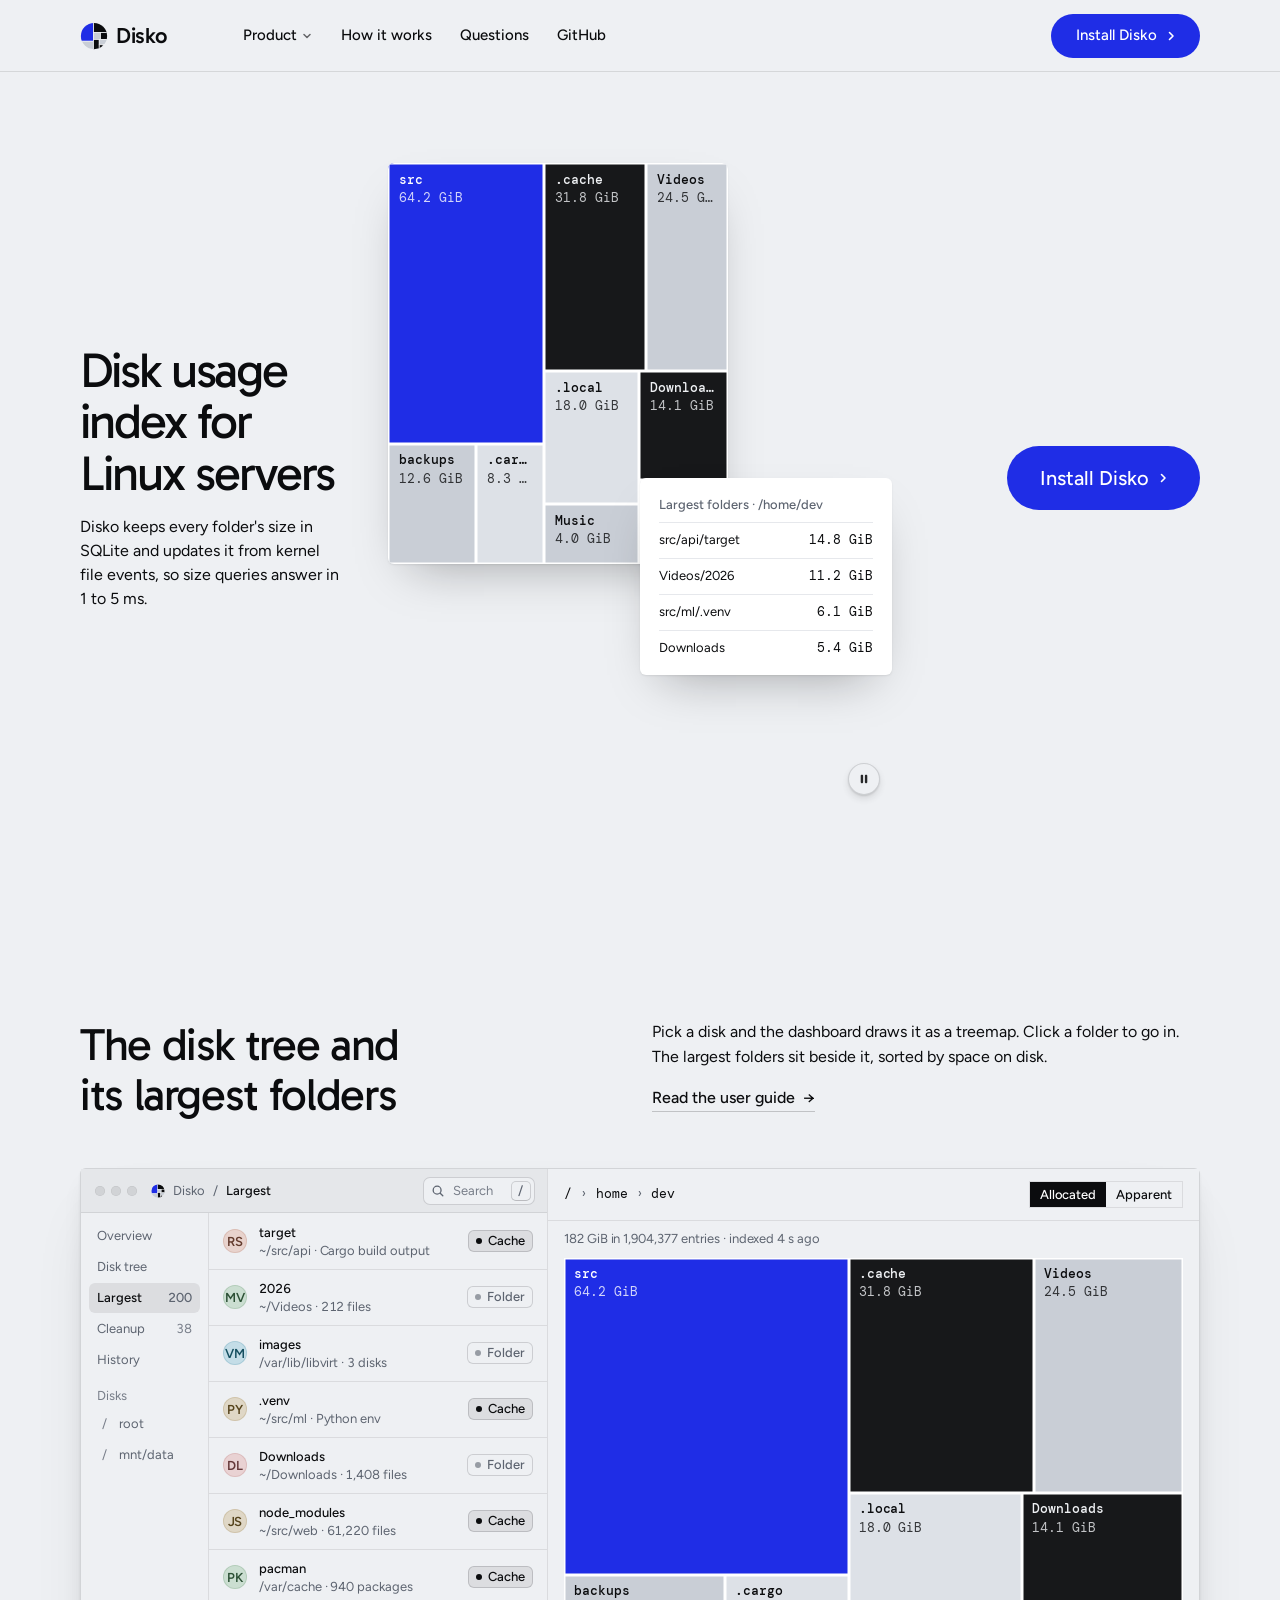
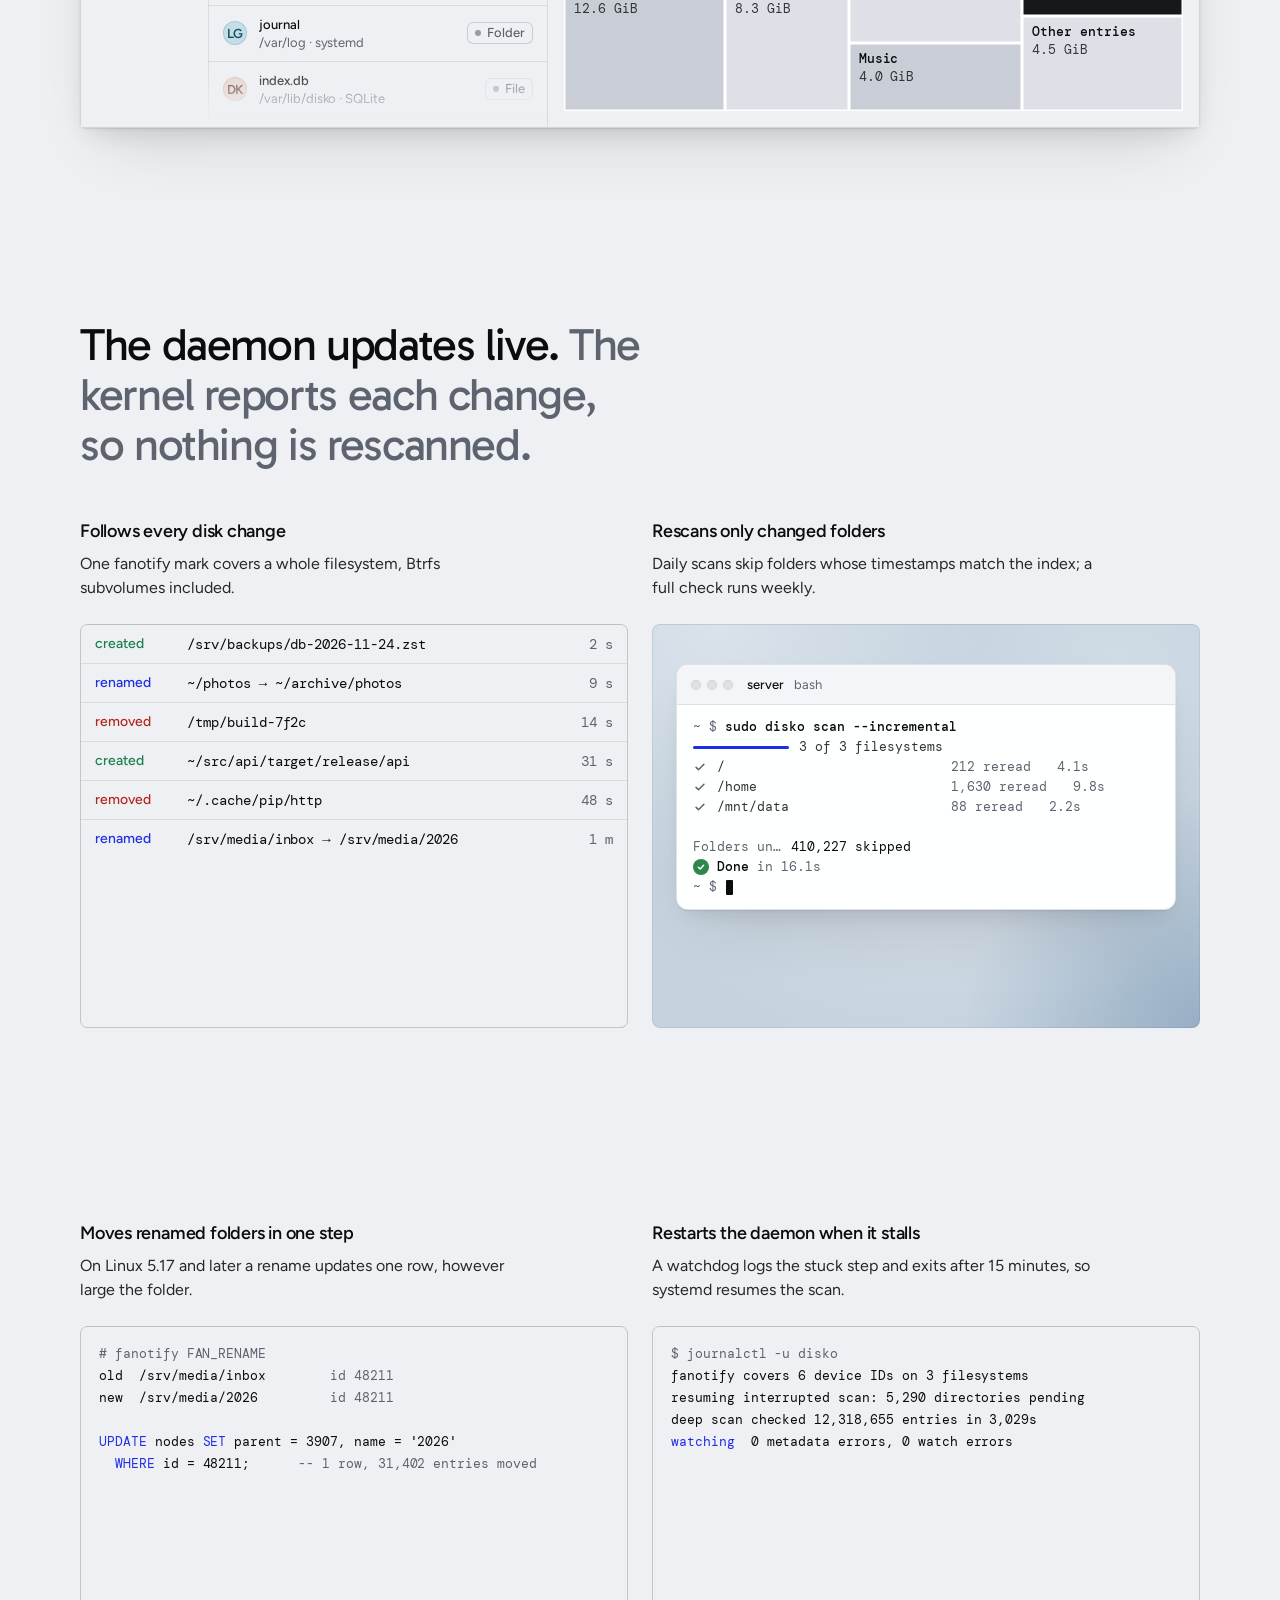
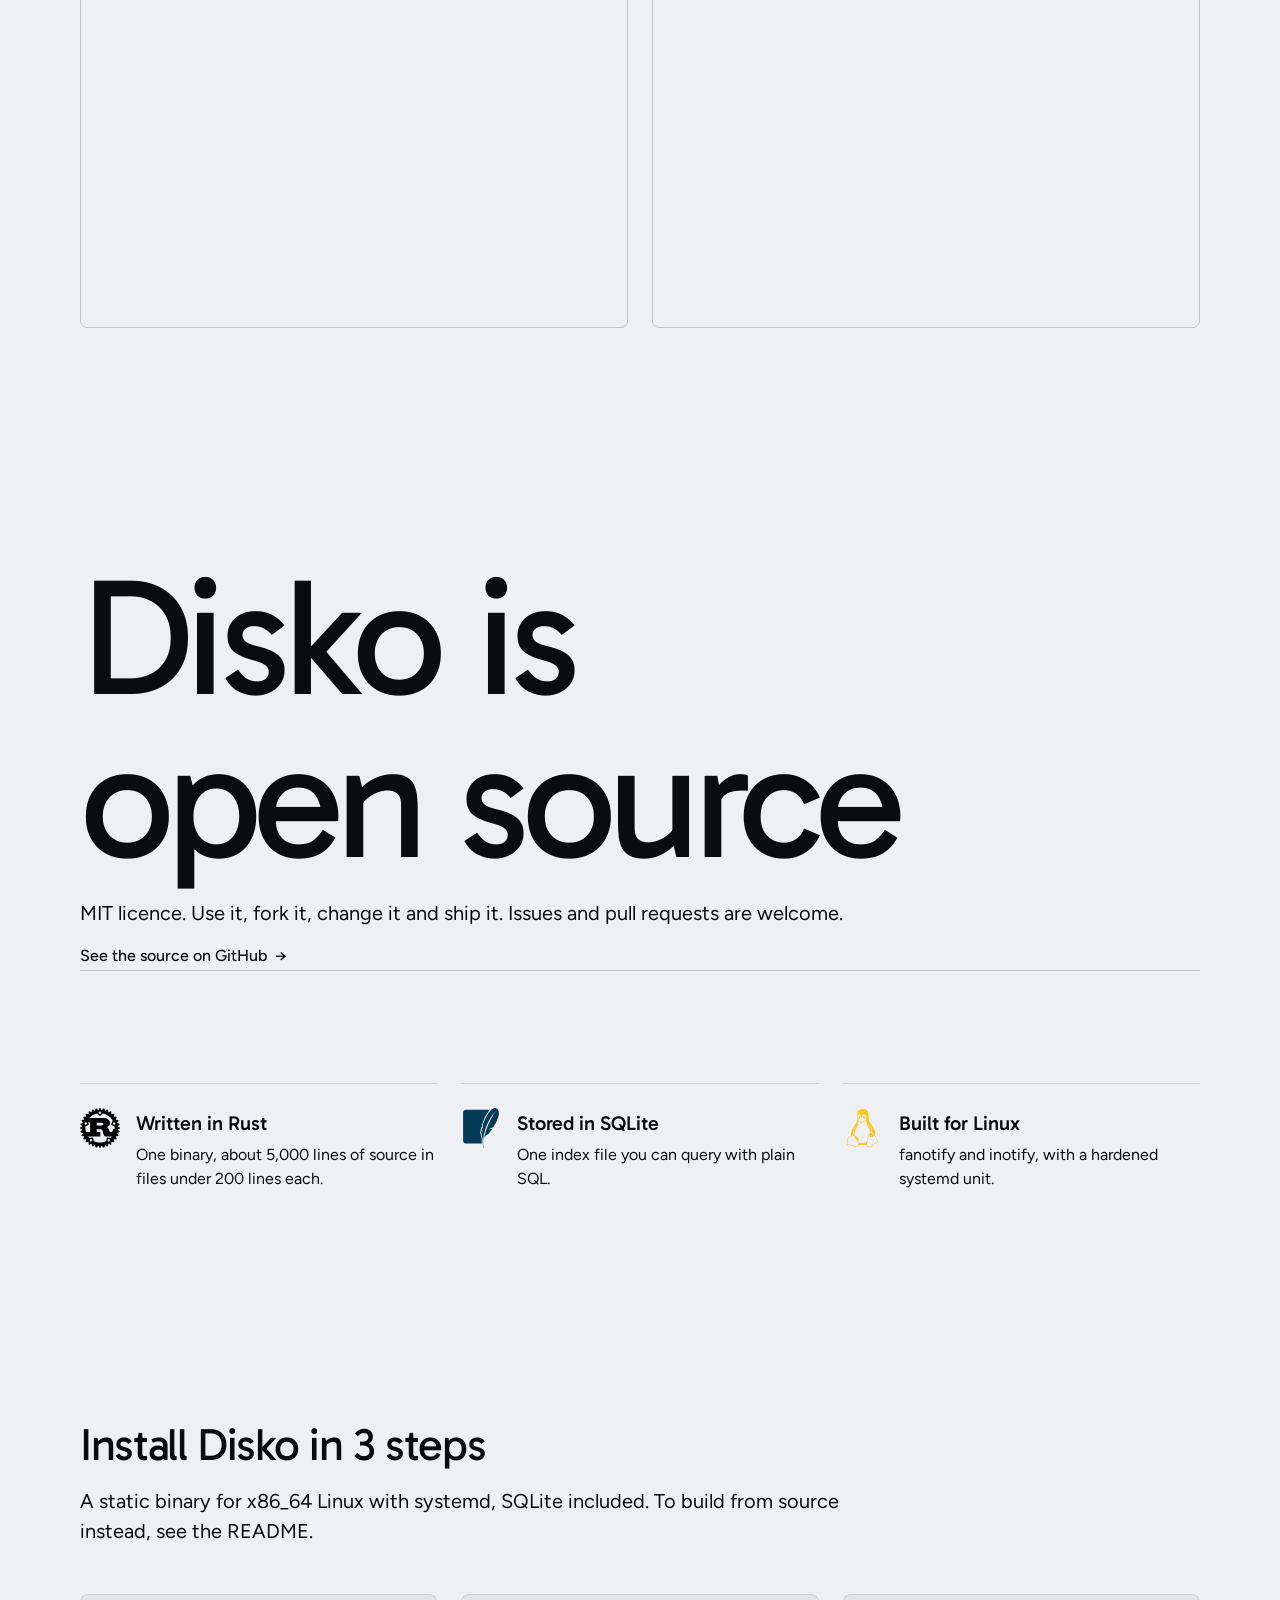
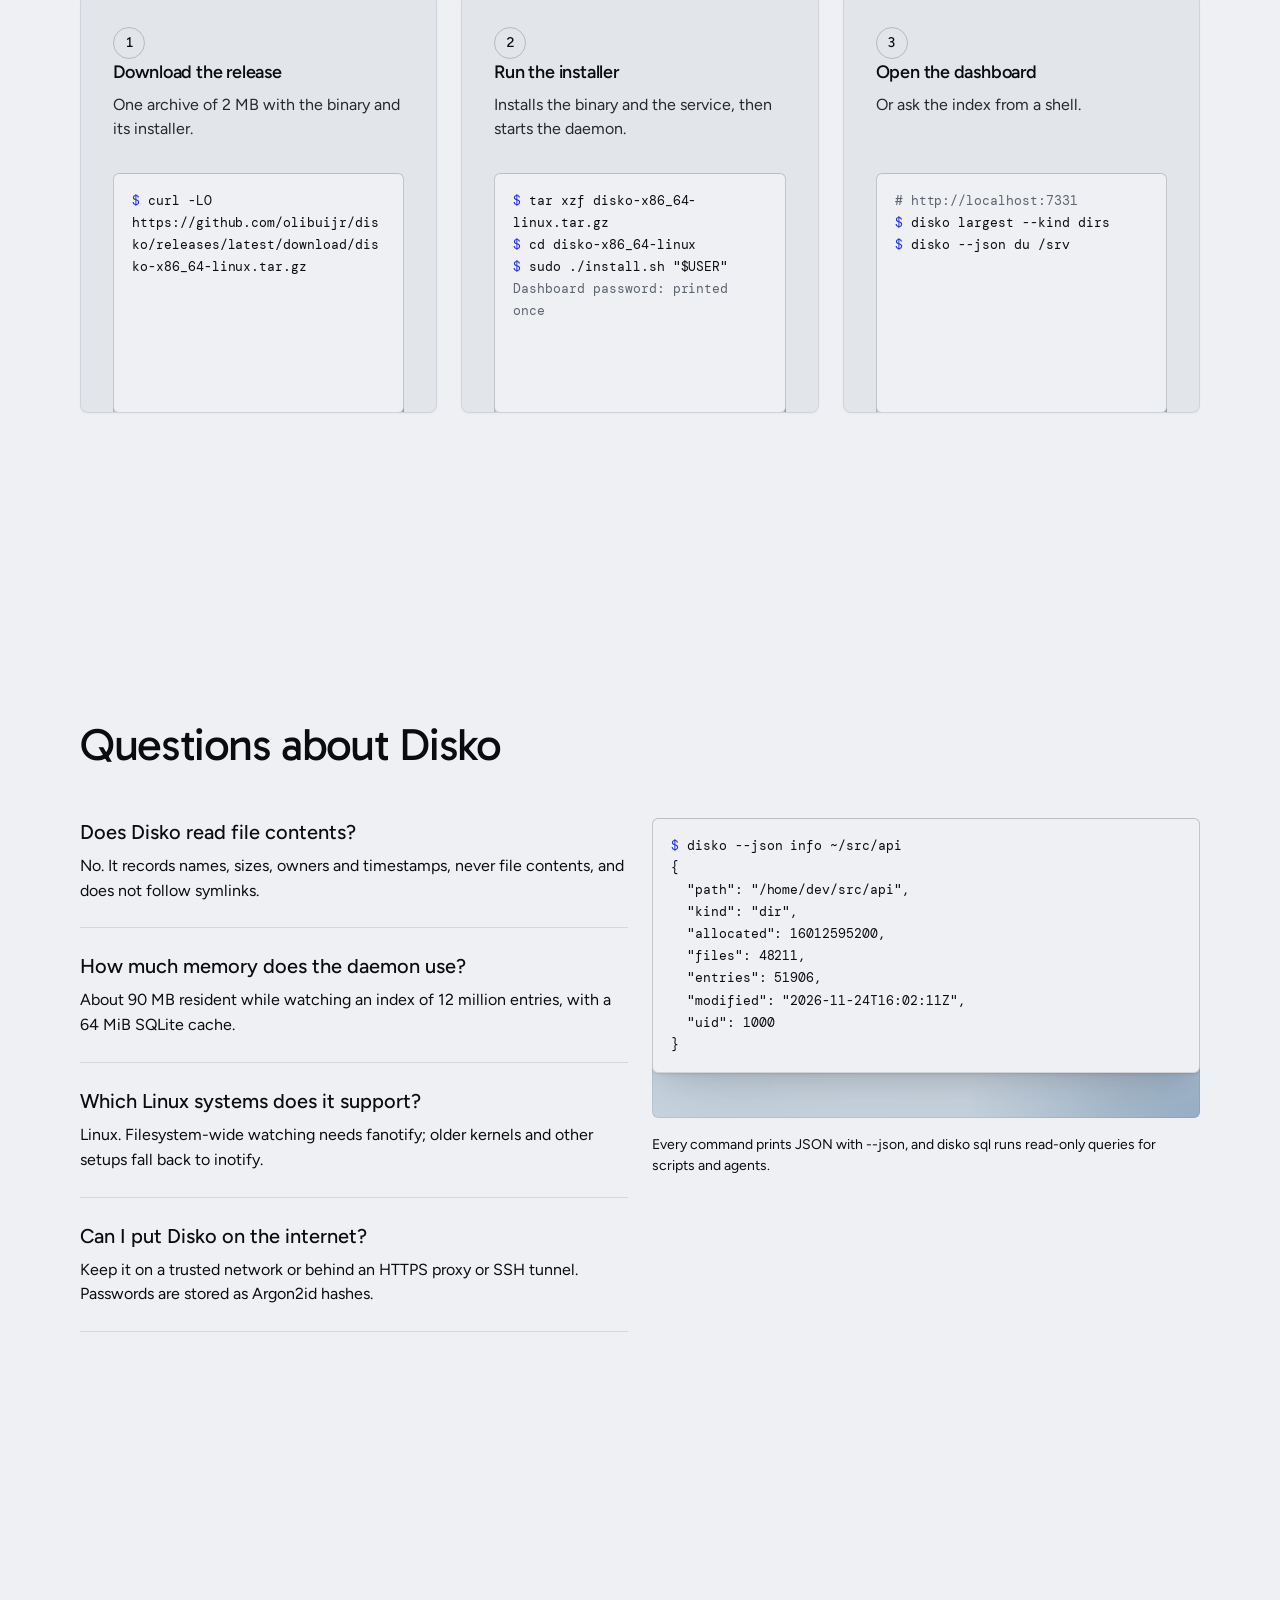
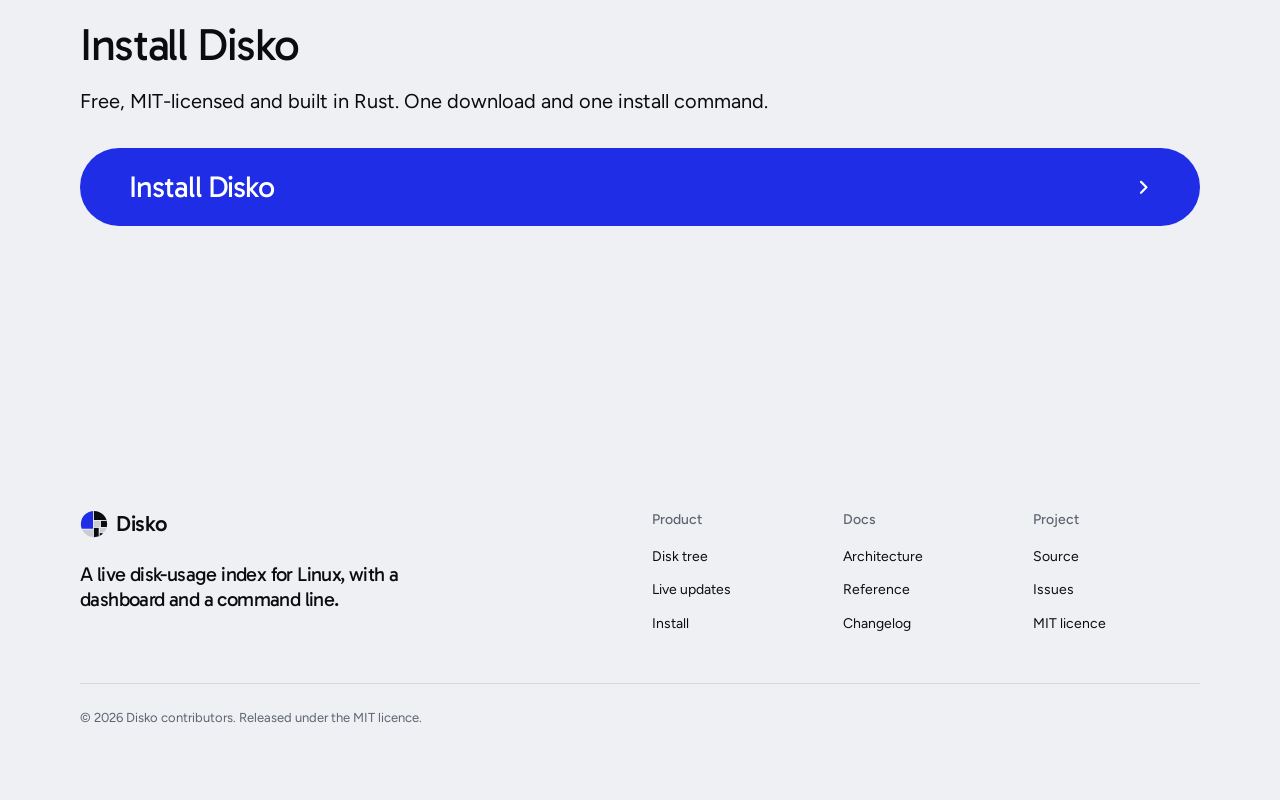
==== commit 5d70bd7c: "Ship a static Linux binary on GitHub releases; serve the site at disko.olibuijr.com release.sh build" ====
--- a/site/index.html
+++ b/site/index.html
@@ -8,9 +8,9 @@
 <meta property="og:type" content="website">
 <meta property="og:title" content="Disko: a live disk-usage index for Linux servers">
 <meta property="og:description" content="Every folder's size, kept current from kernel file events. Free and MIT-licensed.">
-<meta property="og:image" content="https://olibuijr.github.io/disko/share.jpg">
-<meta property="og:url" content="https://olibuijr.github.io/disko/">
-<link rel="canonical" href="https://olibuijr.github.io/disko/">
+<meta property="og:image" content="https://disko.olibuijr.com/share.jpg">
+<meta property="og:url" content="https://disko.olibuijr.com/">
+<link rel="canonical" href="https://disko.olibuijr.com/">
 <meta name="twitter:card" content="summary_large_image">
 <link rel="icon" href="favicon.svg" type="image/svg+xml">
 <meta name="theme-color" content="#eef0f3">
@@ -123,6 +123,7 @@
   #open > .wrap { display: grid; align-content: center; height: 100%; }
   #open .mo-lt__type { font-size: clamp(56px, 13vw, 200px); line-height: .98; letter-spacing: var(--display-tracking-xl); margin: 0; }
   #install .panel { --p-h: 240px; }
+  #install .dk-code { white-space: pre-wrap; overflow-wrap: anywhere; }
   #faq .panel { --p-h: 300px; }
   .dk-stack img { width: 40px; height: 40px; object-fit: contain; flex: none; }
   @media (max-width: 639px) { .ly-collage .dk-tile span { display: none; } }
@@ -197,7 +198,7 @@
           </div>
         </div>
         <div class="ly-collage__set" aria-hidden="true">
-          <div class="ly-piece pc-term" style="left: 4%; top: 8%; width: 66%; height: 52%"><span><span class="p">$</span> disko du /home/dev</span>
+          <div class="ly-piece pc-term" style="left: 4%; top: 14%; width: 66%; height: 40%"><span><span class="p">$</span> disko du /home/dev</span>
 <span>  64.2 GiB  src</span>
 <span>  31.8 GiB  .cache</span>
 <span>  24.5 GiB  Videos</span>
@@ -390,24 +391,23 @@
     <div class="wrap">
       <div class="section-head">
         <h2 id="install-h">Install Disko in 3 steps</h2>
-        <p>Linux with systemd, Rust 1.88 or later and SQLite. The build script installs what is missing on Arch, Debian, Fedora, openSUSE and Alpine.</p>
+        <p>A static binary for x86_64 Linux with systemd, SQLite included. To build from source instead, see the README.</p>
       </div>
       <div class="grid">
         <article class="card card--row span-4">
           <span class="step-num">1</span>
-          <h3>Clone the repository</h3>
-          <p>Everything lives in one repository.</p>
-          <div class="panel"><div class="ui ui-panel" style="width:100%"><pre class="dk-code"><span class="p">$</span> git clone \
-    https://github.com/olibuijr/disko.git
-<span class="p">$</span> cd disko</pre></div></div>
+          <h3>Download the release</h3>
+          <p>One archive of 2 MB with the binary and its installer.</p>
+          <div class="panel"><div class="ui ui-panel" style="width:100%"><pre class="dk-code"><span class="p">$</span> curl -LO https://github.com/olibuijr/disko/releases/latest/download/disko-x86_64-linux.tar.gz</pre></div></div>
         </article>
         <article class="card card--row span-4">
           <span class="step-num">2</span>
-          <h3>Build and install the service</h3>
-          <p>Runs the tests, installs the binary and starts the daemon.</p>
-          <div class="panel"><div class="ui ui-panel" style="width:100%"><pre class="dk-code"><span class="p">$</span> ./build.sh --test --install
-<span class="m">Dashboard password: printed once</span>
-<span class="m">Disko is running on port 7331</span></pre></div></div>
+          <h3>Run the installer</h3>
+          <p>Installs the binary and the service, then starts the daemon.</p>
+          <div class="panel"><div class="ui ui-panel" style="width:100%"><pre class="dk-code"><span class="p">$</span> tar xzf disko-x86_64-linux.tar.gz
+<span class="p">$</span> cd disko-x86_64-linux
+<span class="p">$</span> sudo ./install.sh "$USER"
+<span class="m">Dashboard password: printed once</span></pre></div></div>
         </article>
         <article class="card card--row span-4">
           <span class="step-num">3</span>
@@ -454,7 +454,7 @@
     <div class="closing__cta close--type">
       <div class="section-head">
         <h2 id="close-h">Install Disko</h2>
-        <p>Free, MIT-licensed and built in Rust. One command builds, tests and installs it.</p>
+        <p>Free, MIT-licensed and built in Rust. One download and one install command.</p>
       </div>
       <a class="btn btn--primary btn--xl btn--wide" href="#install">Install Disko<svg class="m-arrow" viewBox="0 0 12 12" aria-hidden="true"><path class="m-arrow__stem" d="M1 6h8"/><path class="m-arrow__head" d="M4.5 2.5 8 6l-3.5 3.5"/></svg></a>
     </div>
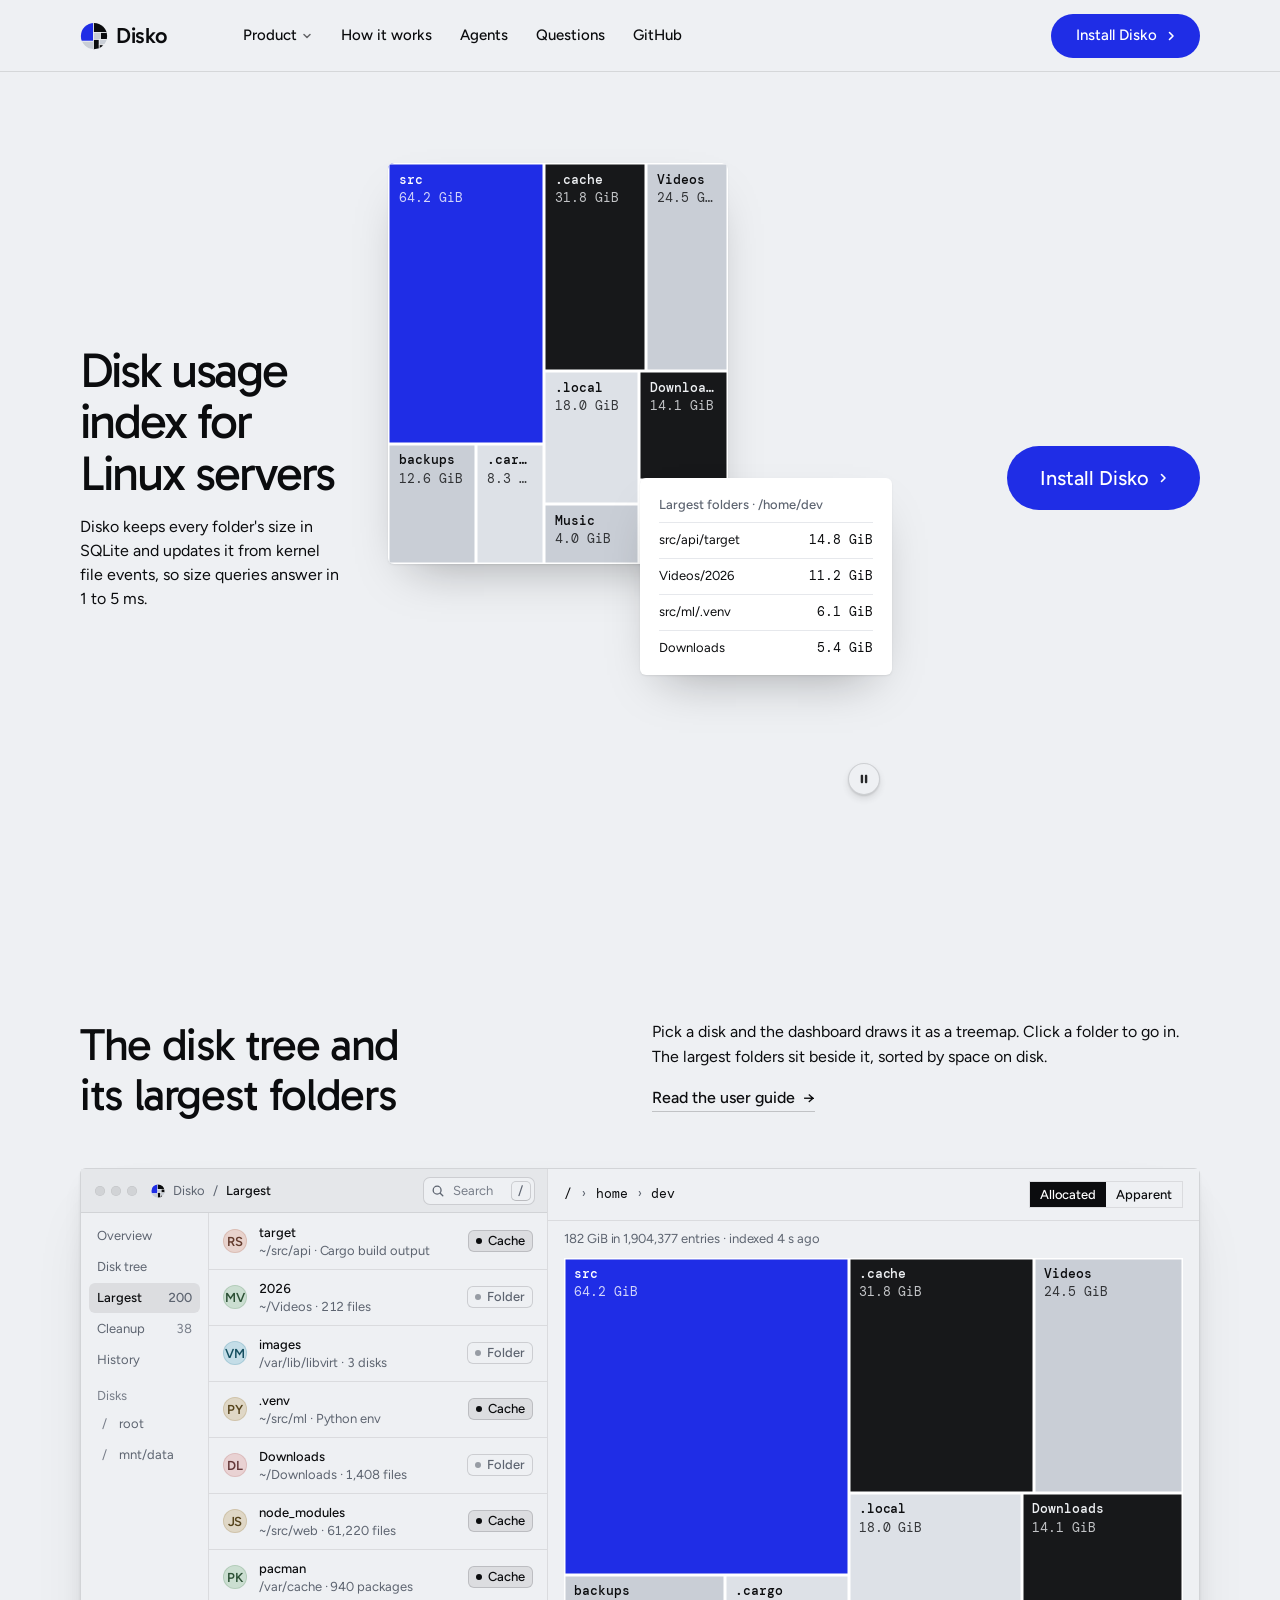
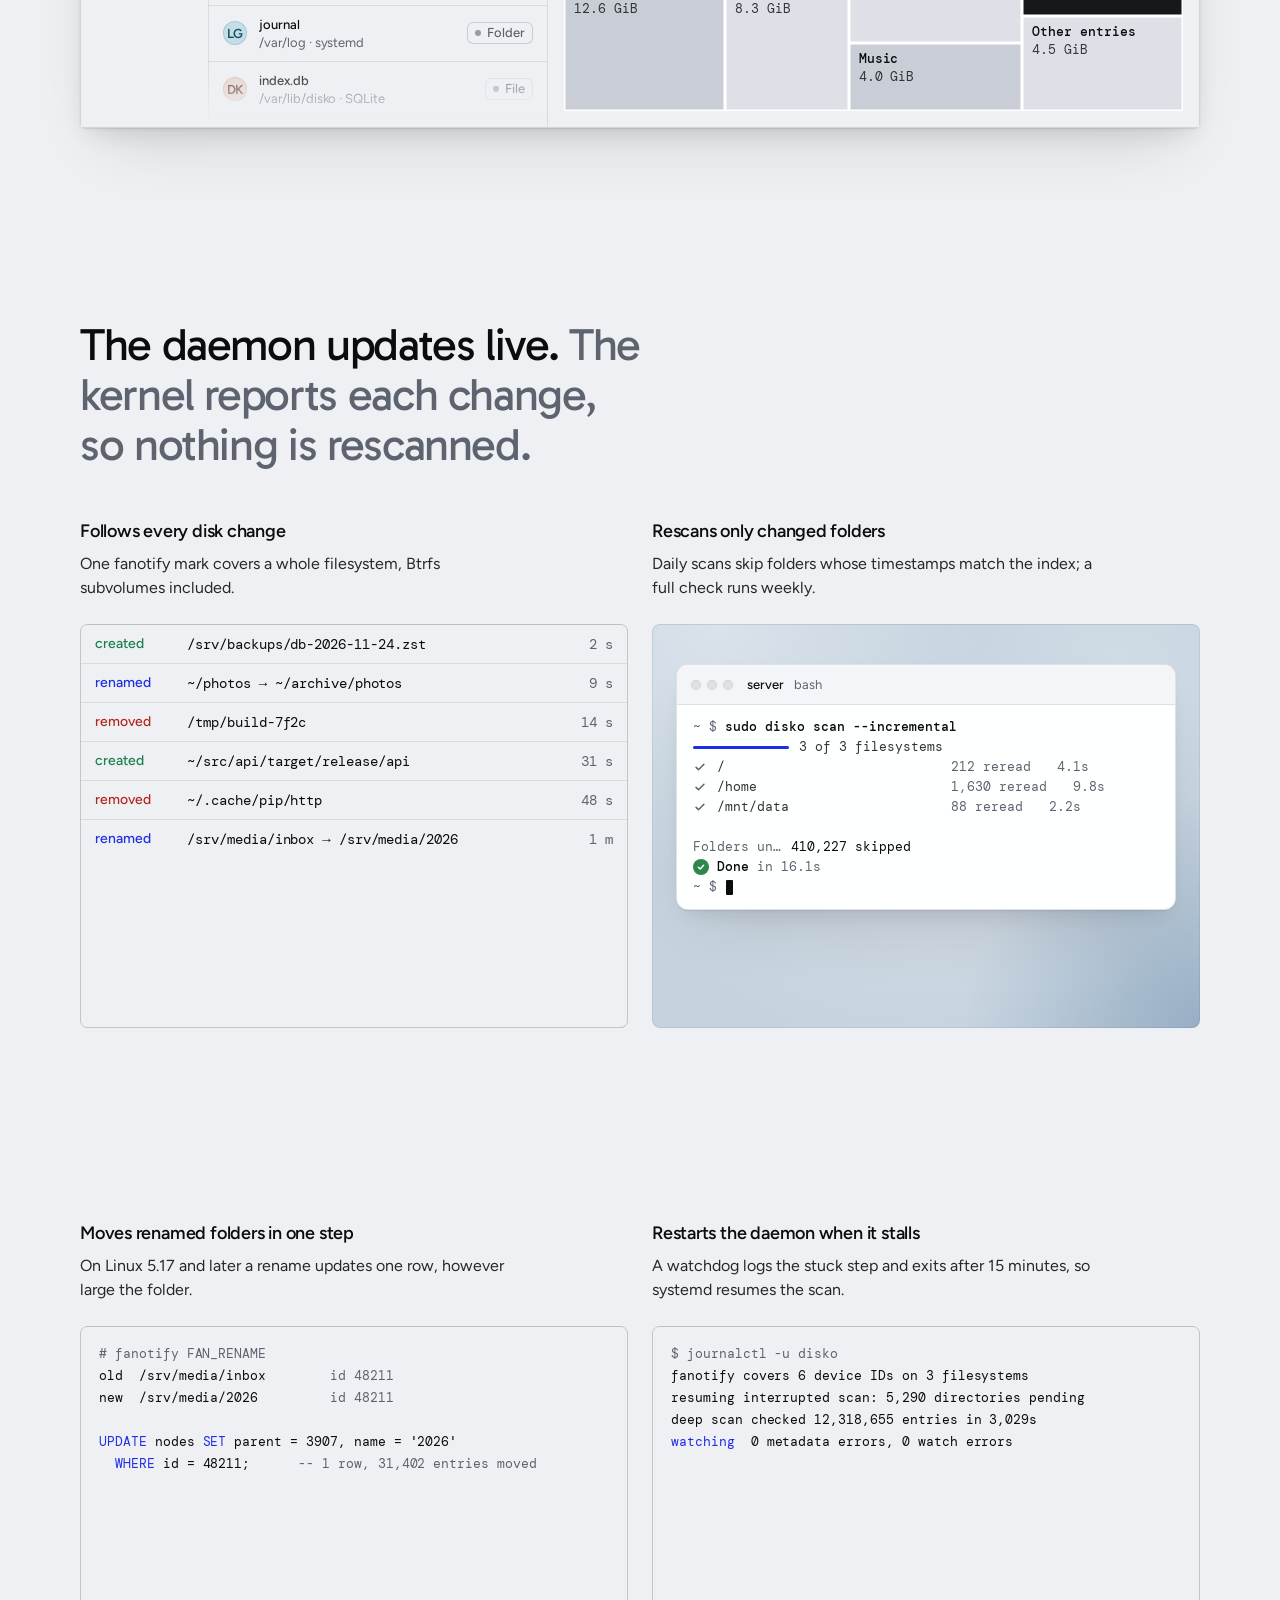
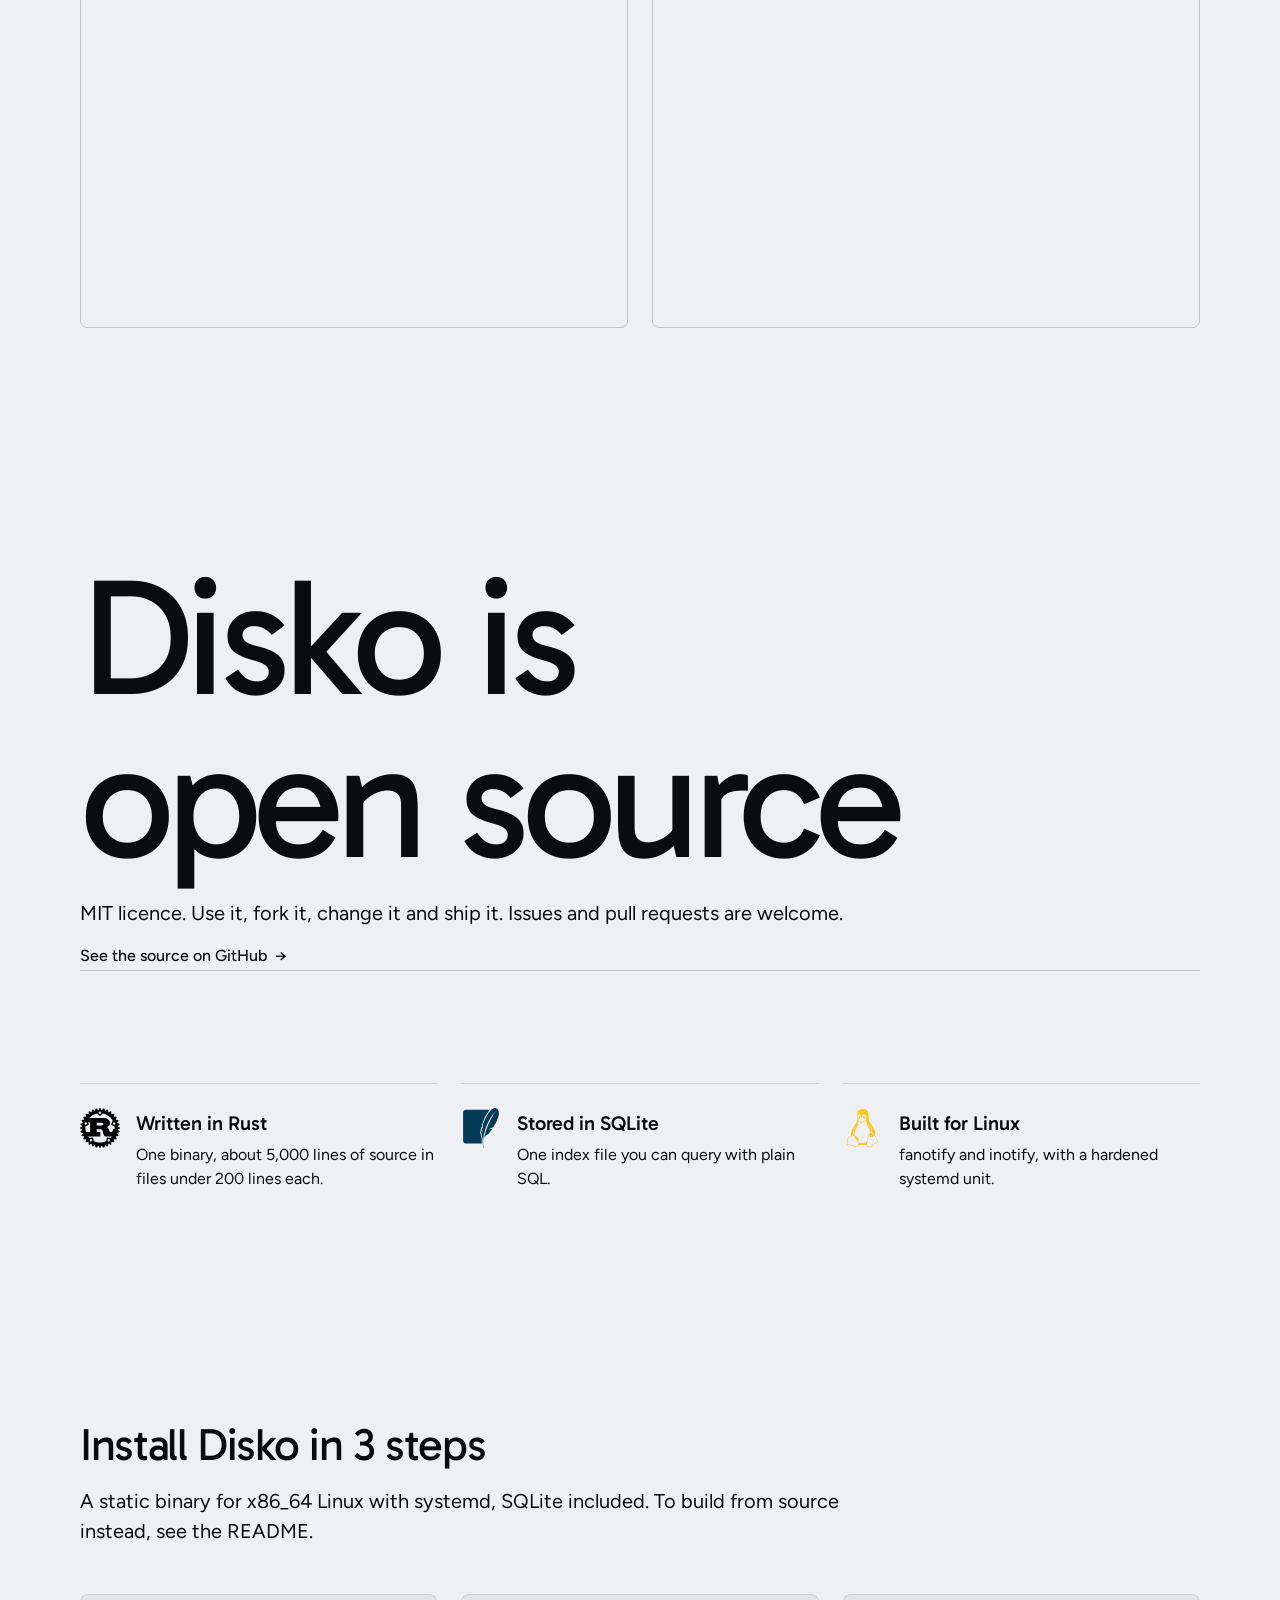
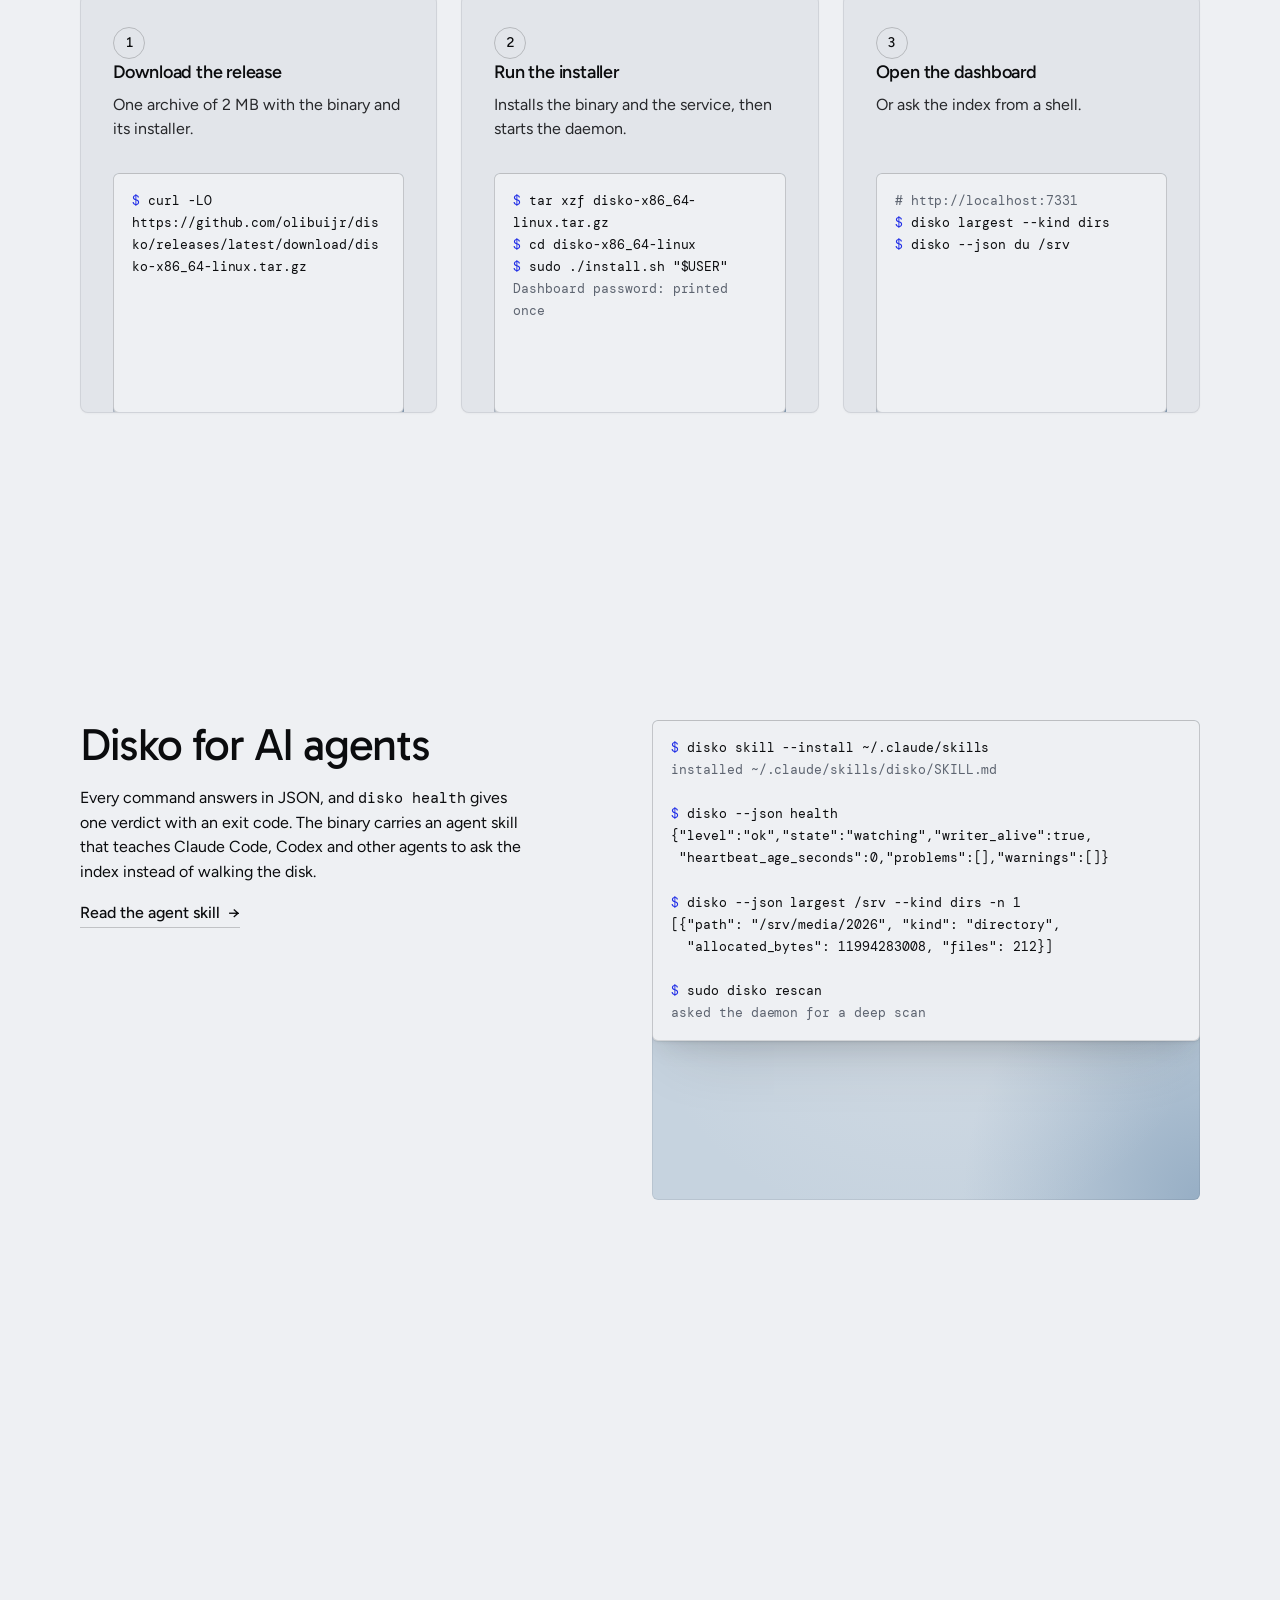
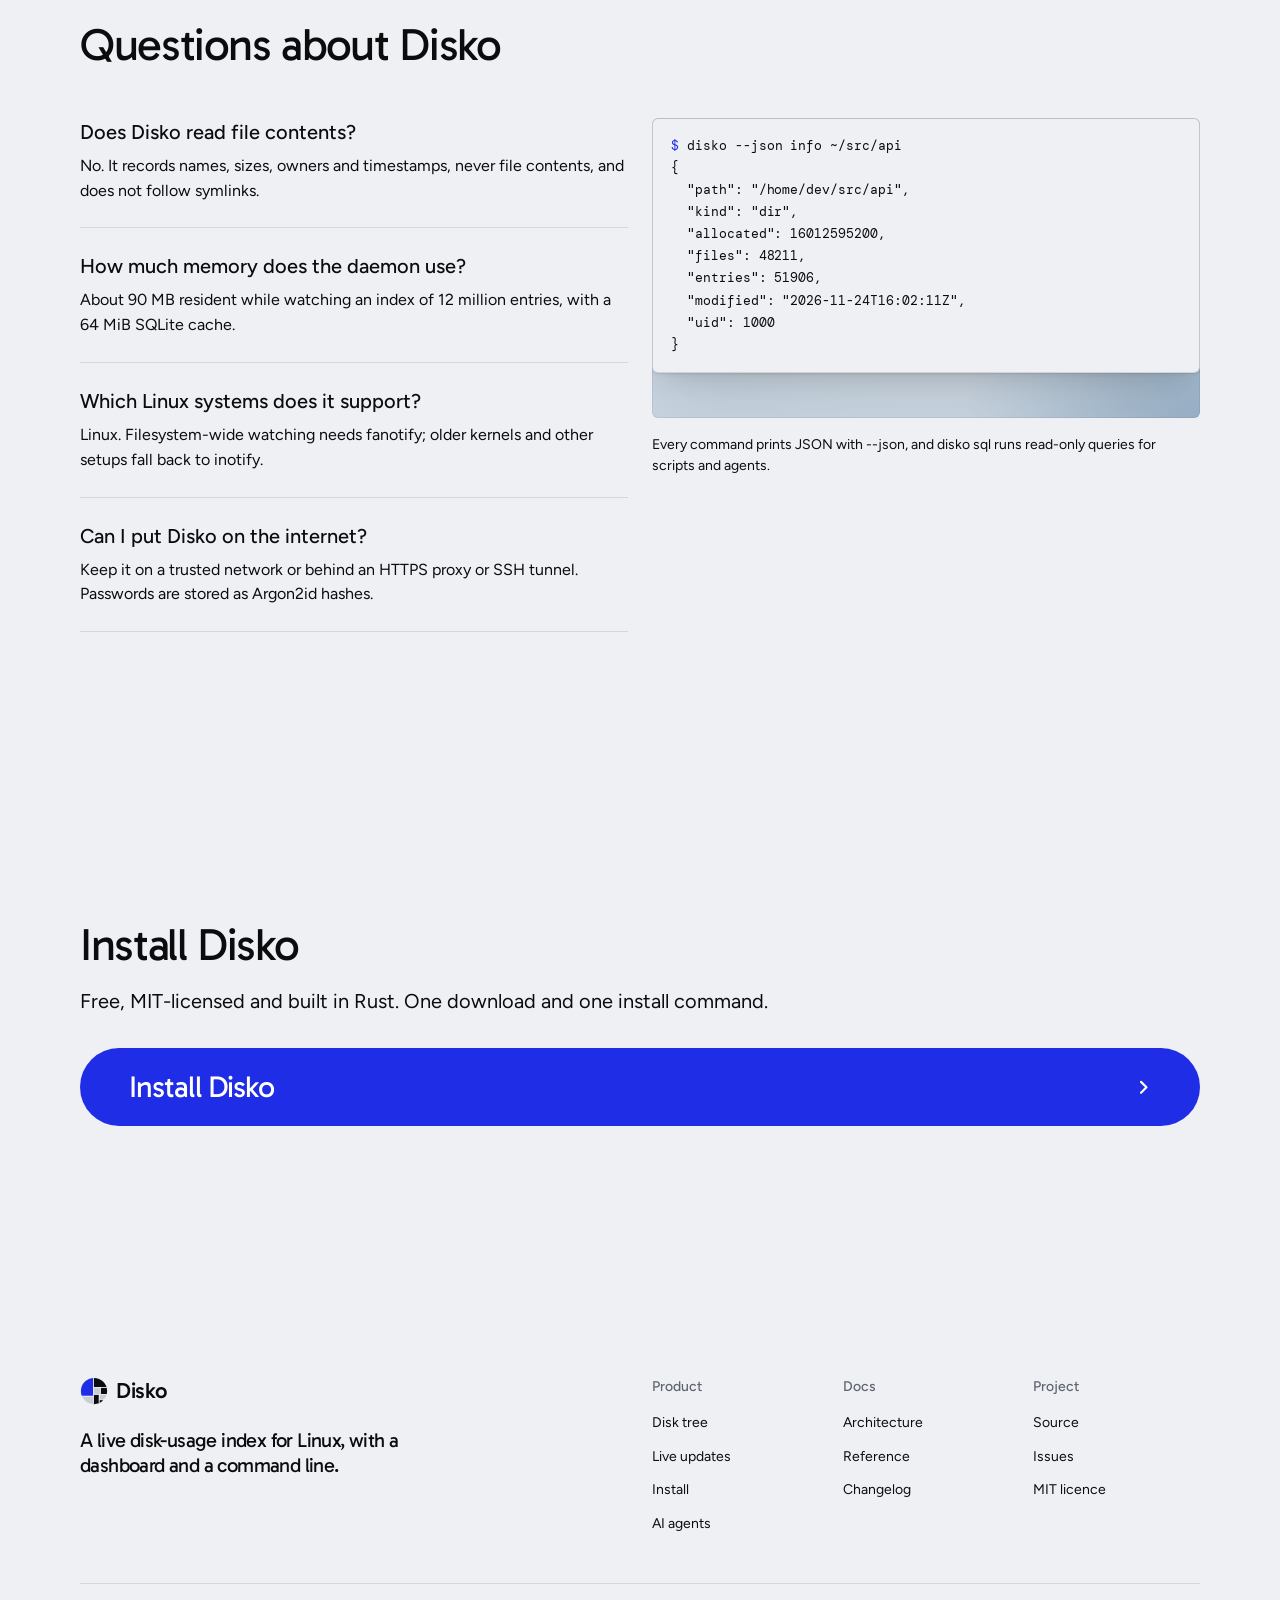
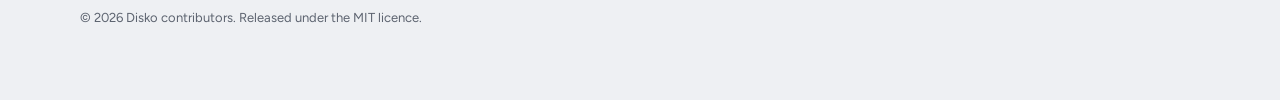
==== commit 2932a4f9: "Release 0.5.0: commands and a bundled skill for AI agents disko health gives one ok/warn/fail verdic" ====
--- a/site/index.html
+++ b/site/index.html
@@ -125,6 +125,9 @@
   #install .panel { --p-h: 240px; }
   #install .dk-code { white-space: pre-wrap; overflow-wrap: anywhere; }
   #faq .panel { --p-h: 300px; }
+  #agents .panel { --p-h: 480px; }
+  #agents code { font-family: var(--font-mono); font-size: .92em; }
+  @media (max-width: 639px) { #agents .panel { --p-h: 420px; } }
   .dk-stack img { width: 40px; height: 40px; object-fit: contain; flex: none; }
   @media (max-width: 639px) { .ly-collage .dk-tile span { display: none; } }
   .dk-tile span { overflow: hidden; text-overflow: ellipsis; }
@@ -165,6 +168,7 @@
         </div>
       </div>
       <div class="nav__item"><a class="nav__link" href="#live">How it works</a></div>
+      <div class="nav__item"><a class="nav__link" href="#agents">Agents</a></div>
       <div class="nav__item"><a class="nav__link" href="#faq">Questions</a></div>
       <div class="nav__item"><a class="nav__link" href="https://github.com/olibuijr/disko">GitHub</a></div>
     </nav>
@@ -421,6 +425,33 @@
     </div>
   </section>
 
+  <section class="section" id="agents" aria-labelledby="agents-h">
+    <div class="wrap">
+      <div class="grid grid--top">
+        <div class="span-5 stack-4">
+          <h2 id="agents-h">Disko for AI agents</h2>
+          <p>Every command answers in JSON, and <code>disko health</code> gives one verdict with an exit code. The binary carries an agent skill that teaches Claude Code, Codex and other agents to ask the index instead of walking the disk.</p>
+          <a class="link" href="https://github.com/olibuijr/disko/blob/main/skills/disko/SKILL.md">Read the agent skill</a>
+        </div>
+        <div class="span-6 start-7">
+          <div class="panel"><div class="ui ui-panel" style="width:100%"><pre class="dk-code"><span class="p">$</span> disko skill --install ~/.claude/skills
+<span class="m">installed ~/.claude/skills/disko/SKILL.md</span>
+
+<span class="p">$</span> disko --json health
+{"level":"ok","state":"watching","writer_alive":true,
+ "heartbeat_age_seconds":0,"problems":[],"warnings":[]}
+
+<span class="p">$</span> disko --json largest /srv --kind dirs -n 1
+[{"path": "/srv/media/2026", "kind": "directory",
+  "allocated_bytes": 11994283008, "files": 212}]
+
+<span class="p">$</span> sudo disko rescan
+<span class="m">asked the daemon for a deep scan</span></pre></div></div>
+        </div>
+      </div>
+    </div>
+  </section>
+
   <section class="section" id="faq" aria-labelledby="faq-h">
     <div class="wrap">
       <div class="section-head"><h2 id="faq-h">Questions about Disko</h2></div>
@@ -464,7 +495,7 @@
           <a class="nav__logo" href="#top"><img loading="lazy" src="favicon.svg" alt="" width="28" height="28">Disko</a>
           <p class="footer__lede">A live disk-usage index for Linux, with a dashboard and a command line.</p>
         </div>
-        <div class="span-2 start-7 footer__col"><h3>Product</h3><ul><li><a href="#tree">Disk tree</a></li><li><a href="#live">Live updates</a></li><li><a href="#install">Install</a></li></ul></div>
+        <div class="span-2 start-7 footer__col"><h3>Product</h3><ul><li><a href="#tree">Disk tree</a></li><li><a href="#live">Live updates</a></li><li><a href="#install">Install</a></li><li><a href="#agents">AI agents</a></li></ul></div>
         <div class="span-2 footer__col"><h3>Docs</h3><ul><li><a href="https://github.com/olibuijr/disko/blob/main/docs/architecture.md">Architecture</a></li><li><a href="https://github.com/olibuijr/disko/blob/main/docs/reference.md">Reference</a></li><li><a href="https://github.com/olibuijr/disko/blob/main/CHANGELOG.md">Changelog</a></li></ul></div>
         <div class="span-2 footer__col"><h3>Project</h3><ul><li><a href="https://github.com/olibuijr/disko">Source</a></li><li><a href="https://github.com/olibuijr/disko/issues">Issues</a></li><li><a href="https://github.com/olibuijr/disko/blob/main/LICENSE">MIT licence</a></li></ul></div>
       </div>
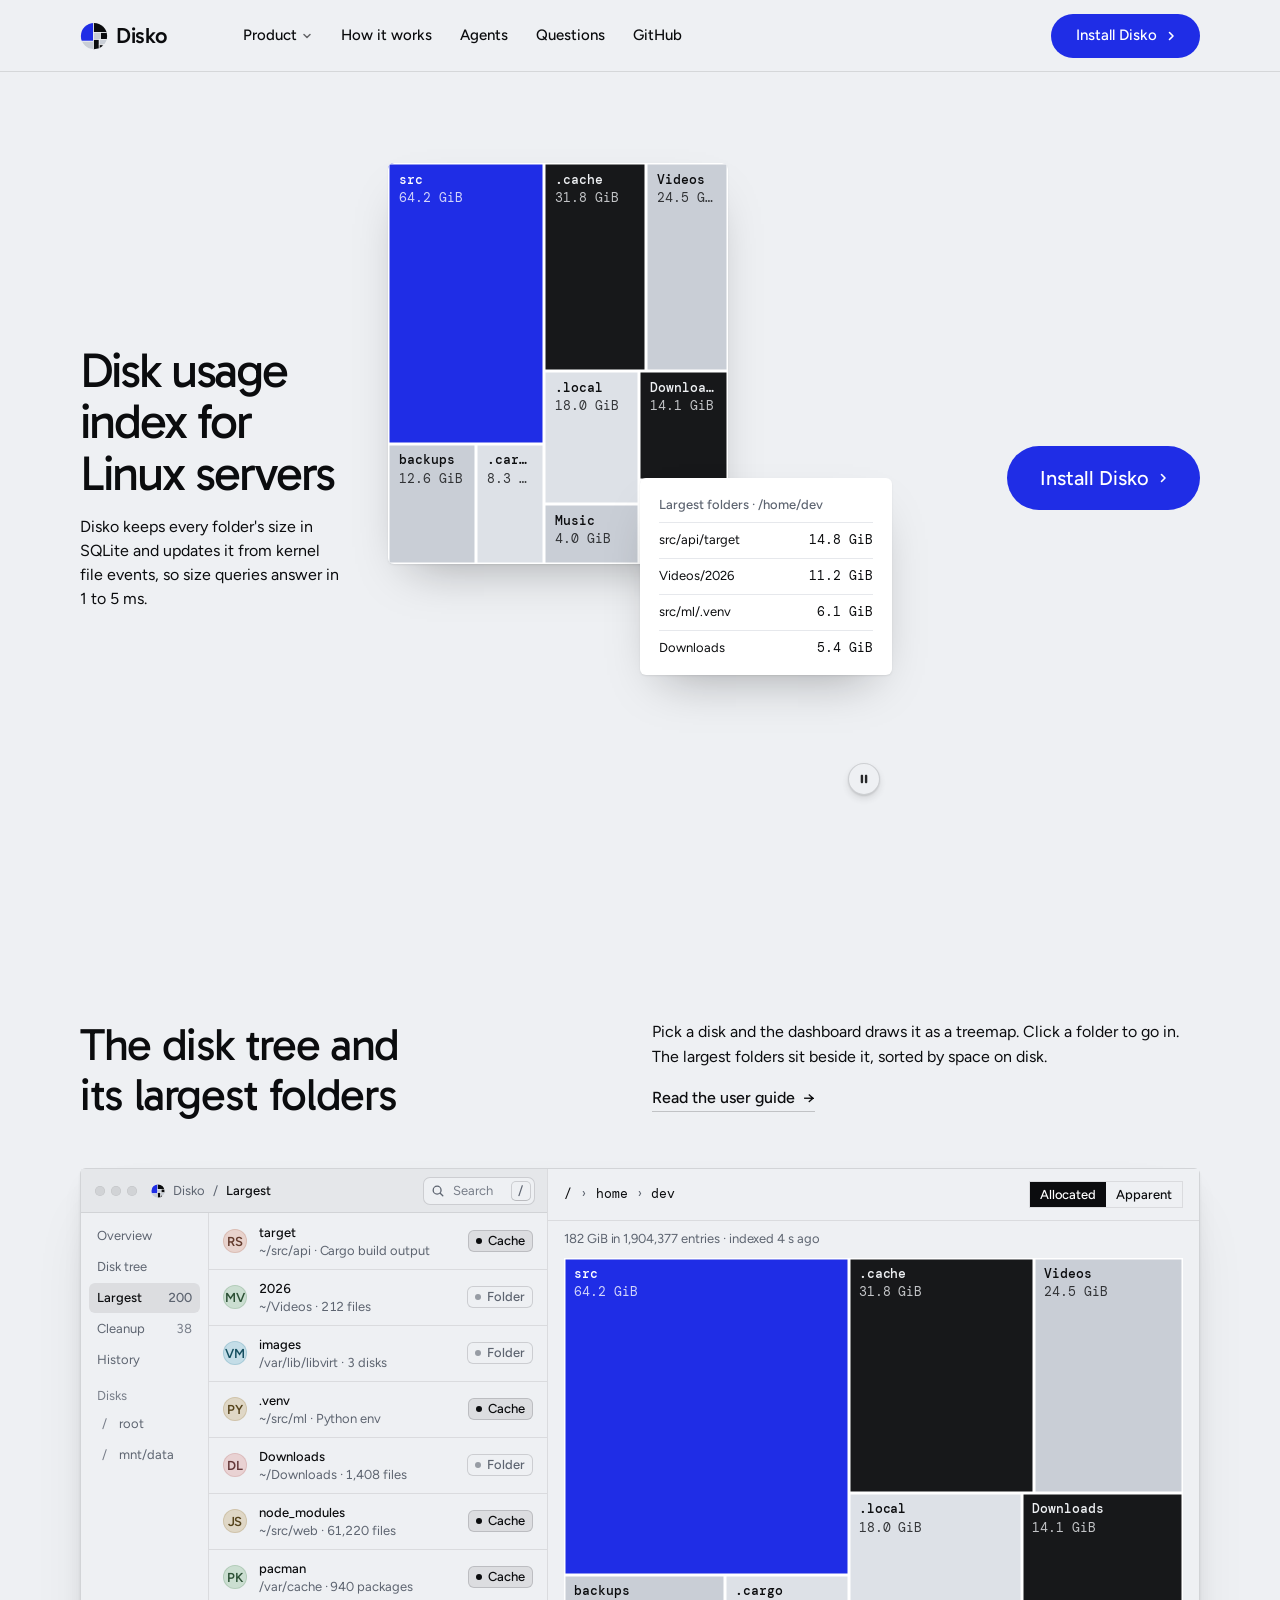
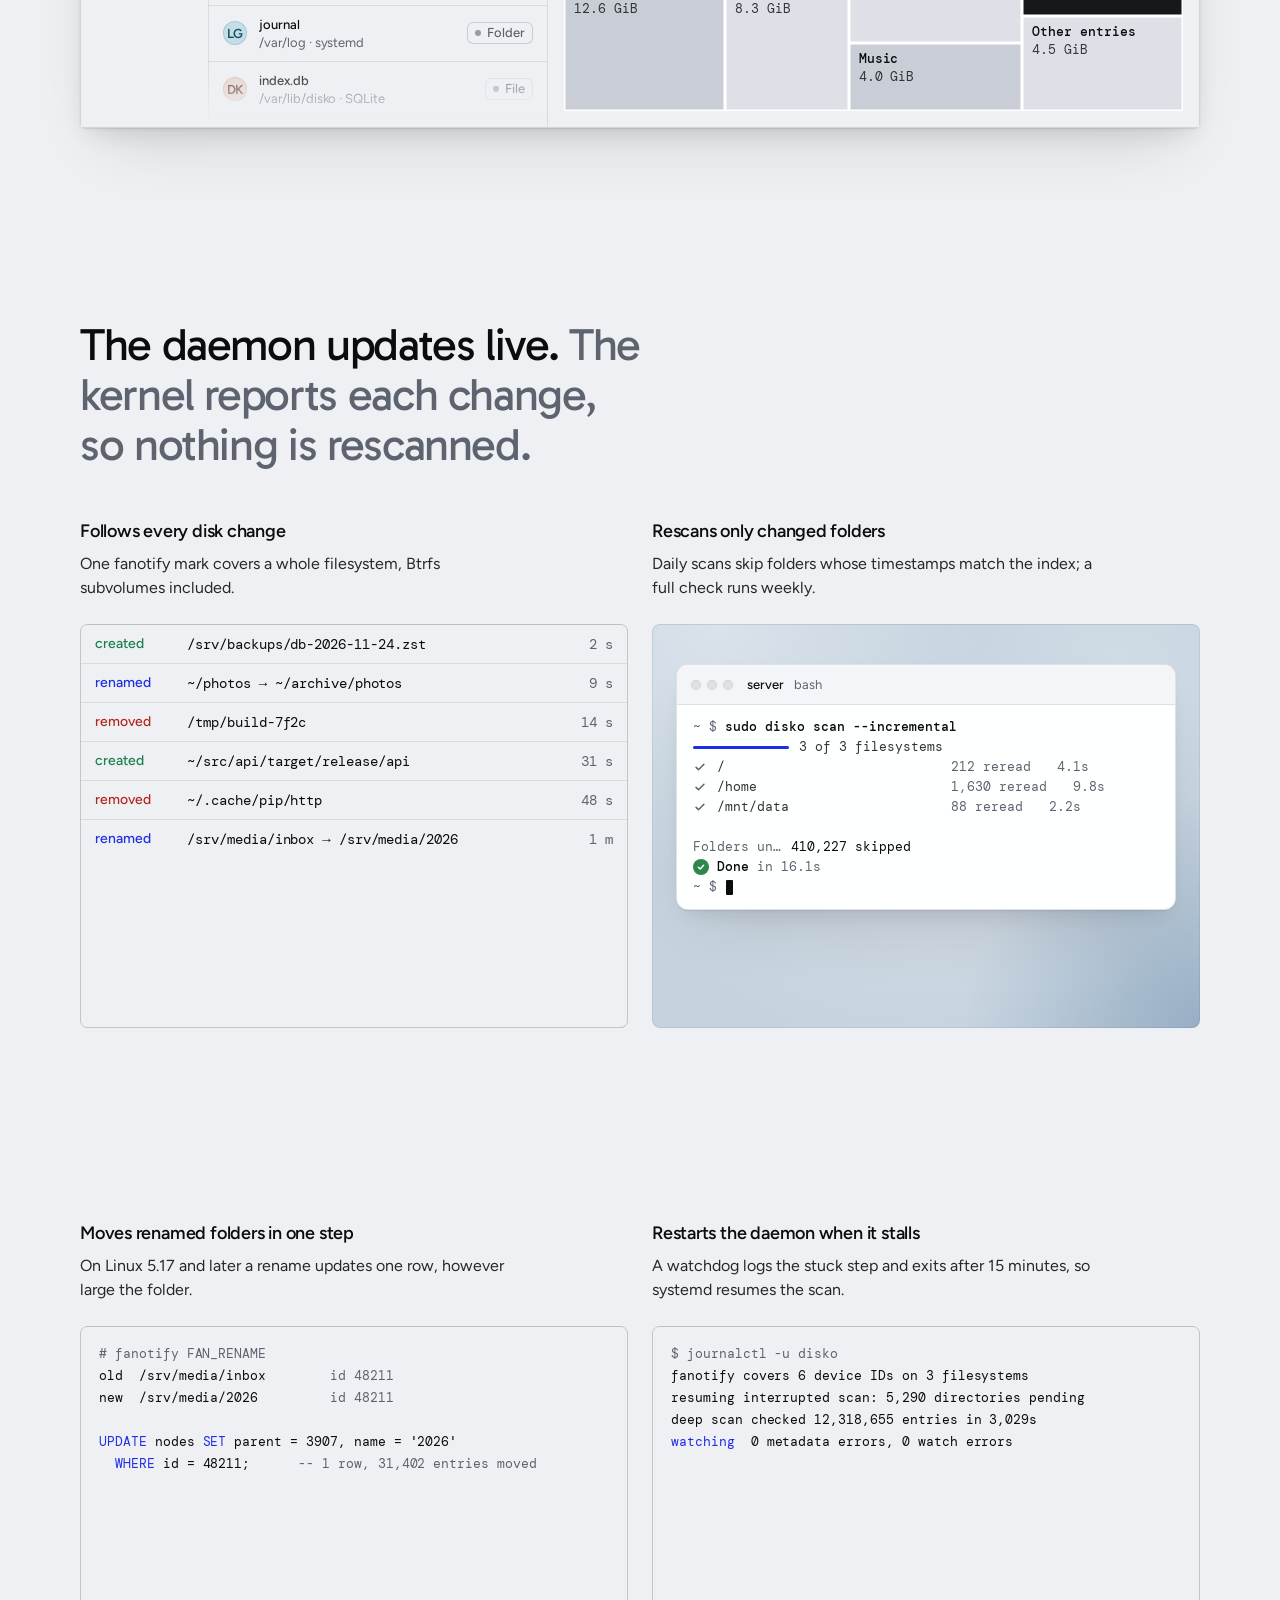
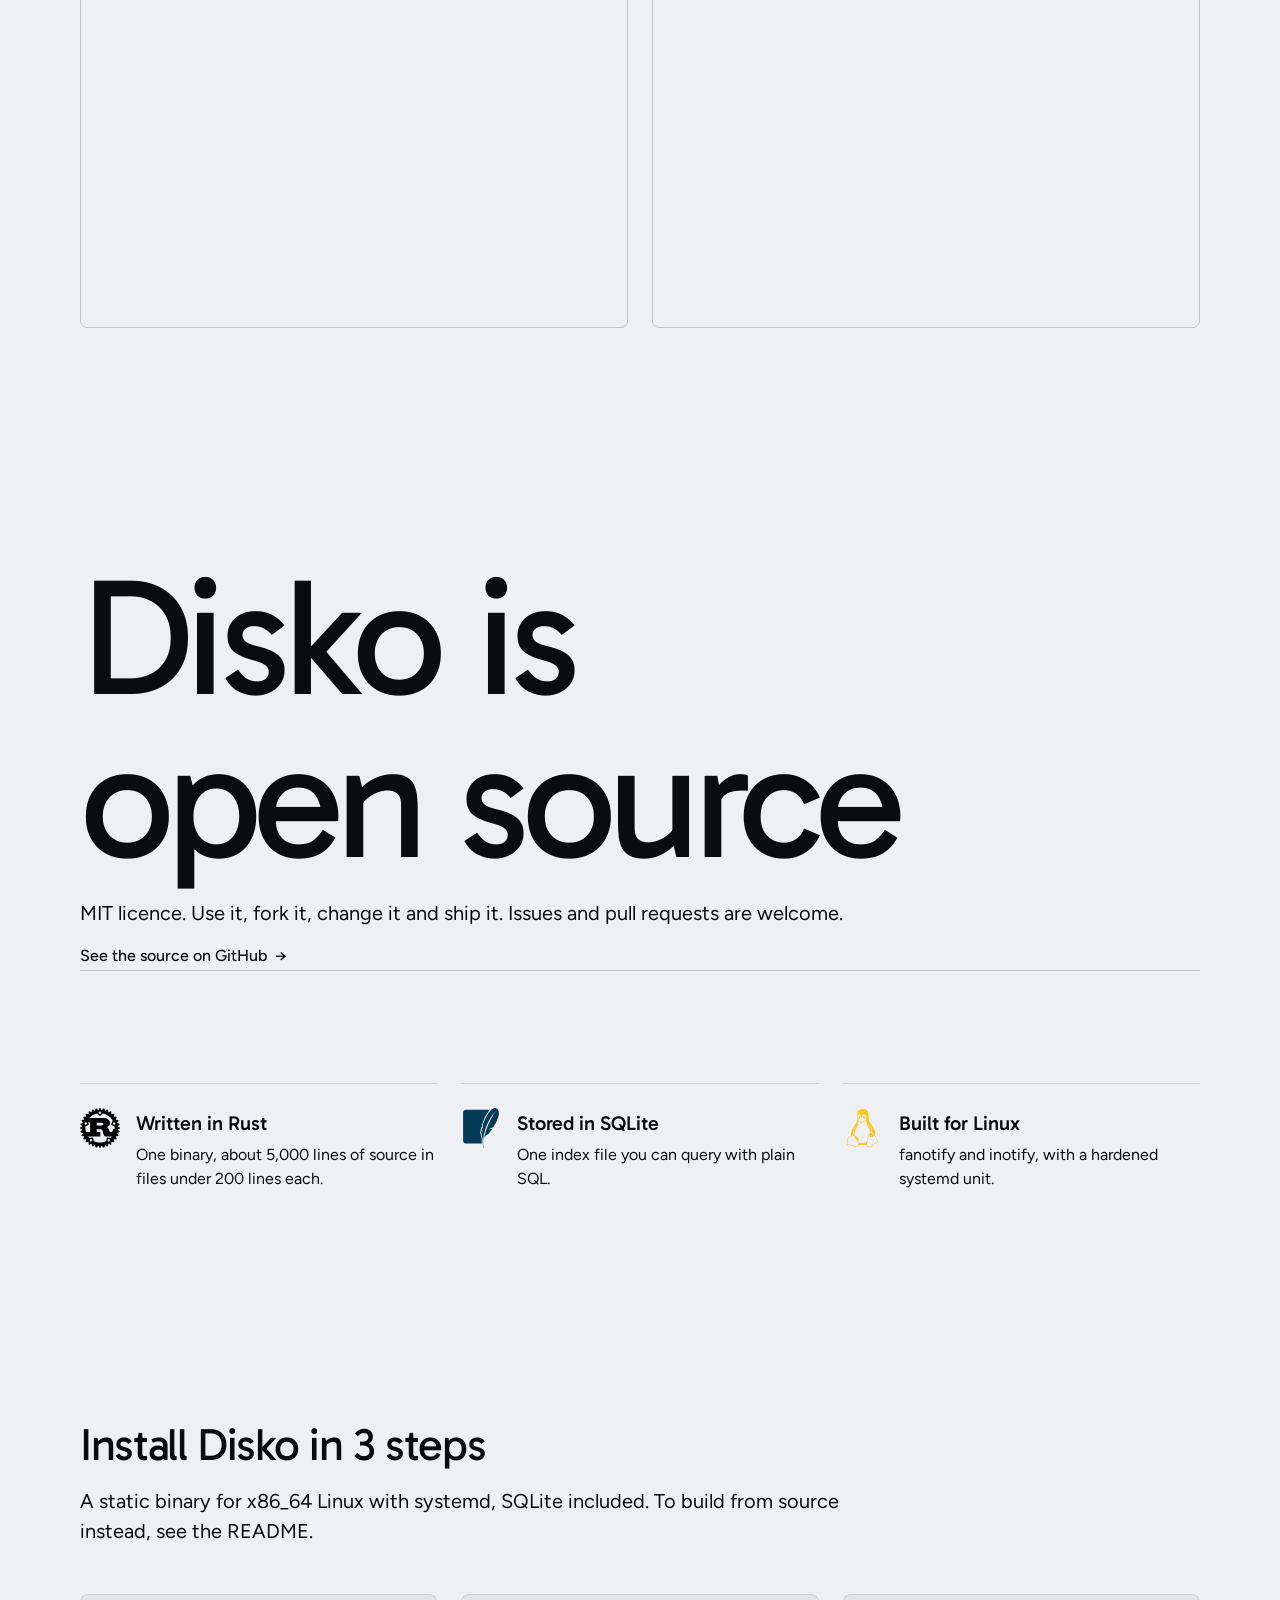
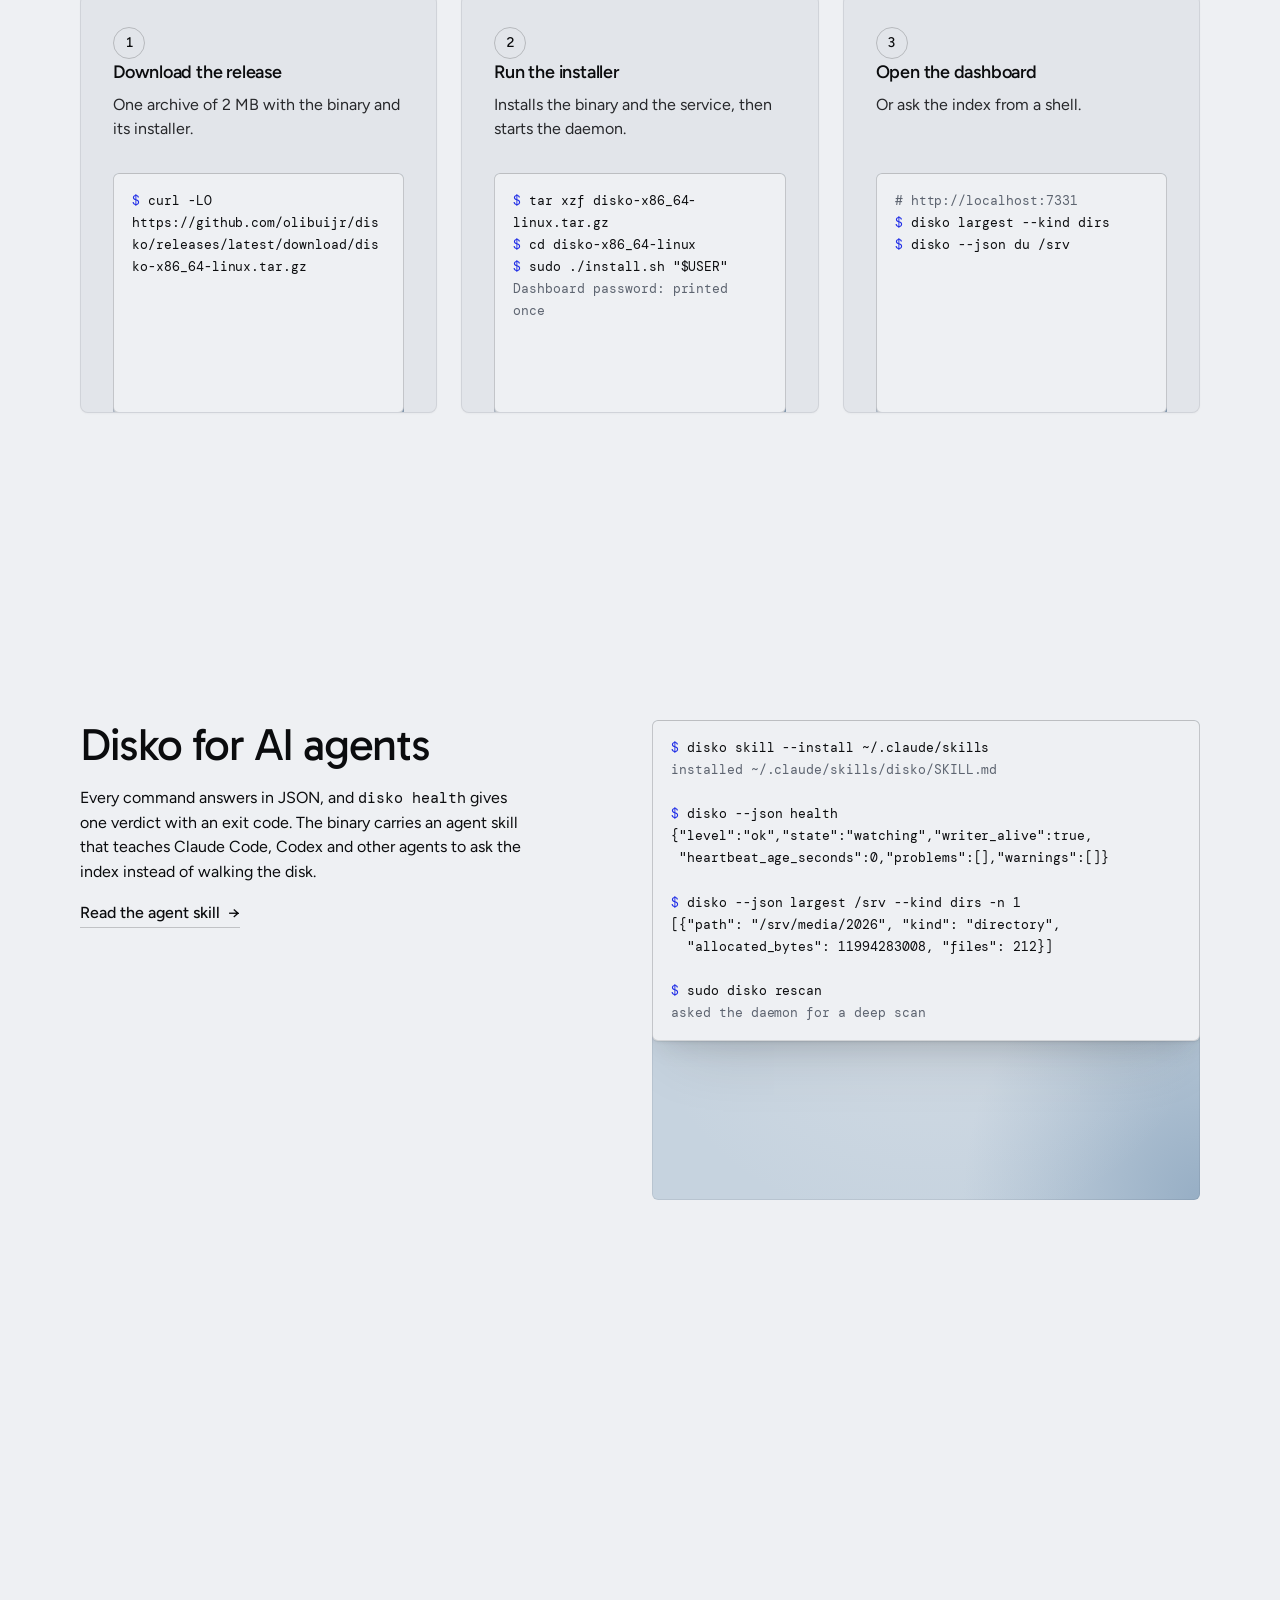
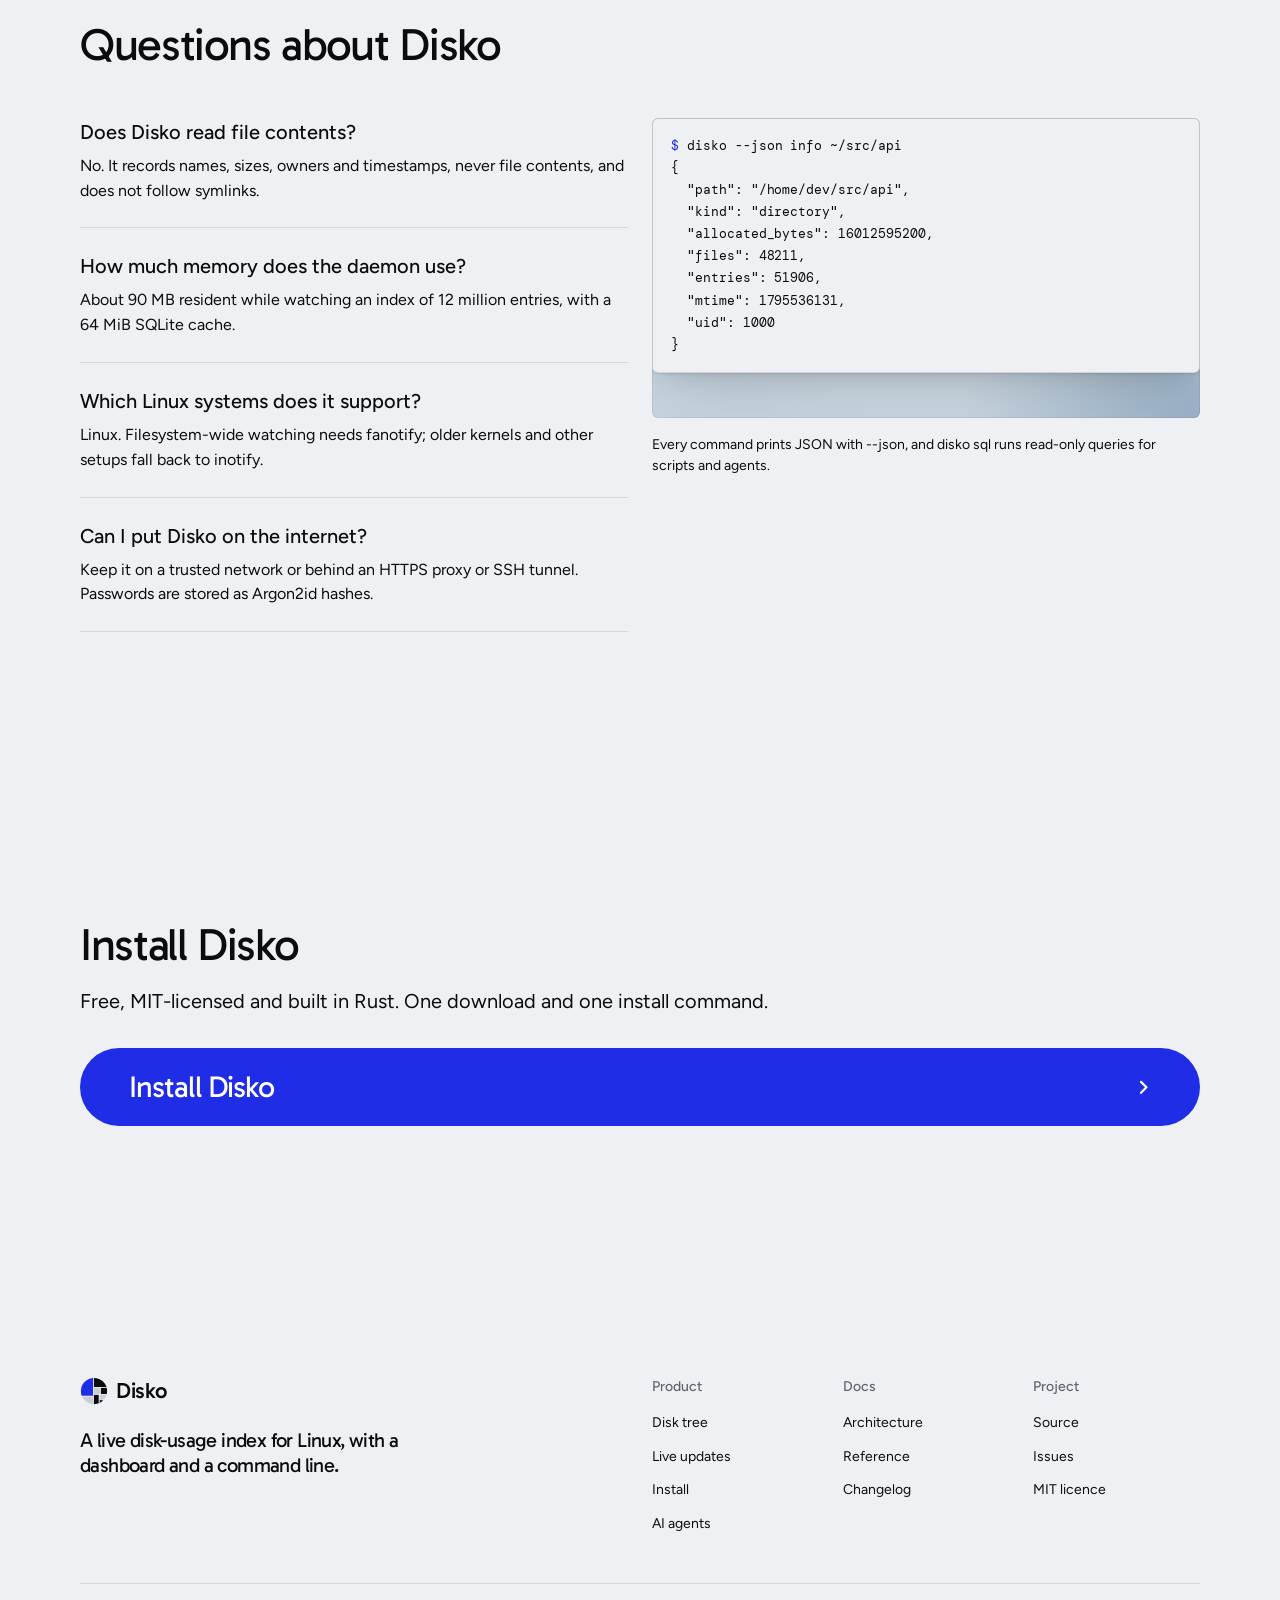
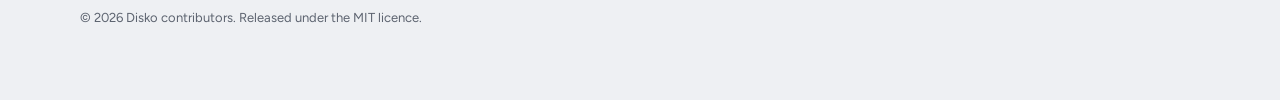
==== commit a822a16d: "site: match the info example to the real JSON keys The "disko --json info" sample showed "kind": "di" ====
--- a/site/index.html
+++ b/site/index.html
@@ -466,11 +466,11 @@
         <div class="panel"><div class="ui ui-panel" style="width:100%"><pre class="dk-code"><span class="p">$</span> disko --json info ~/src/api
 {
   "path": "/home/dev/src/api",
-  "kind": "dir",
-  "allocated": 16012595200,
+  "kind": "directory",
+  "allocated_bytes": 16012595200,
   "files": 48211,
   "entries": 51906,
-  "modified": "2026-11-24T16:02:11Z",
+  "mtime": 1795536131,
   "uid": 1000
 }</pre></div></div>
         <p class="t-small">Every command prints JSON with --json, and disko sql runs read-only queries for scripts and agents.</p>
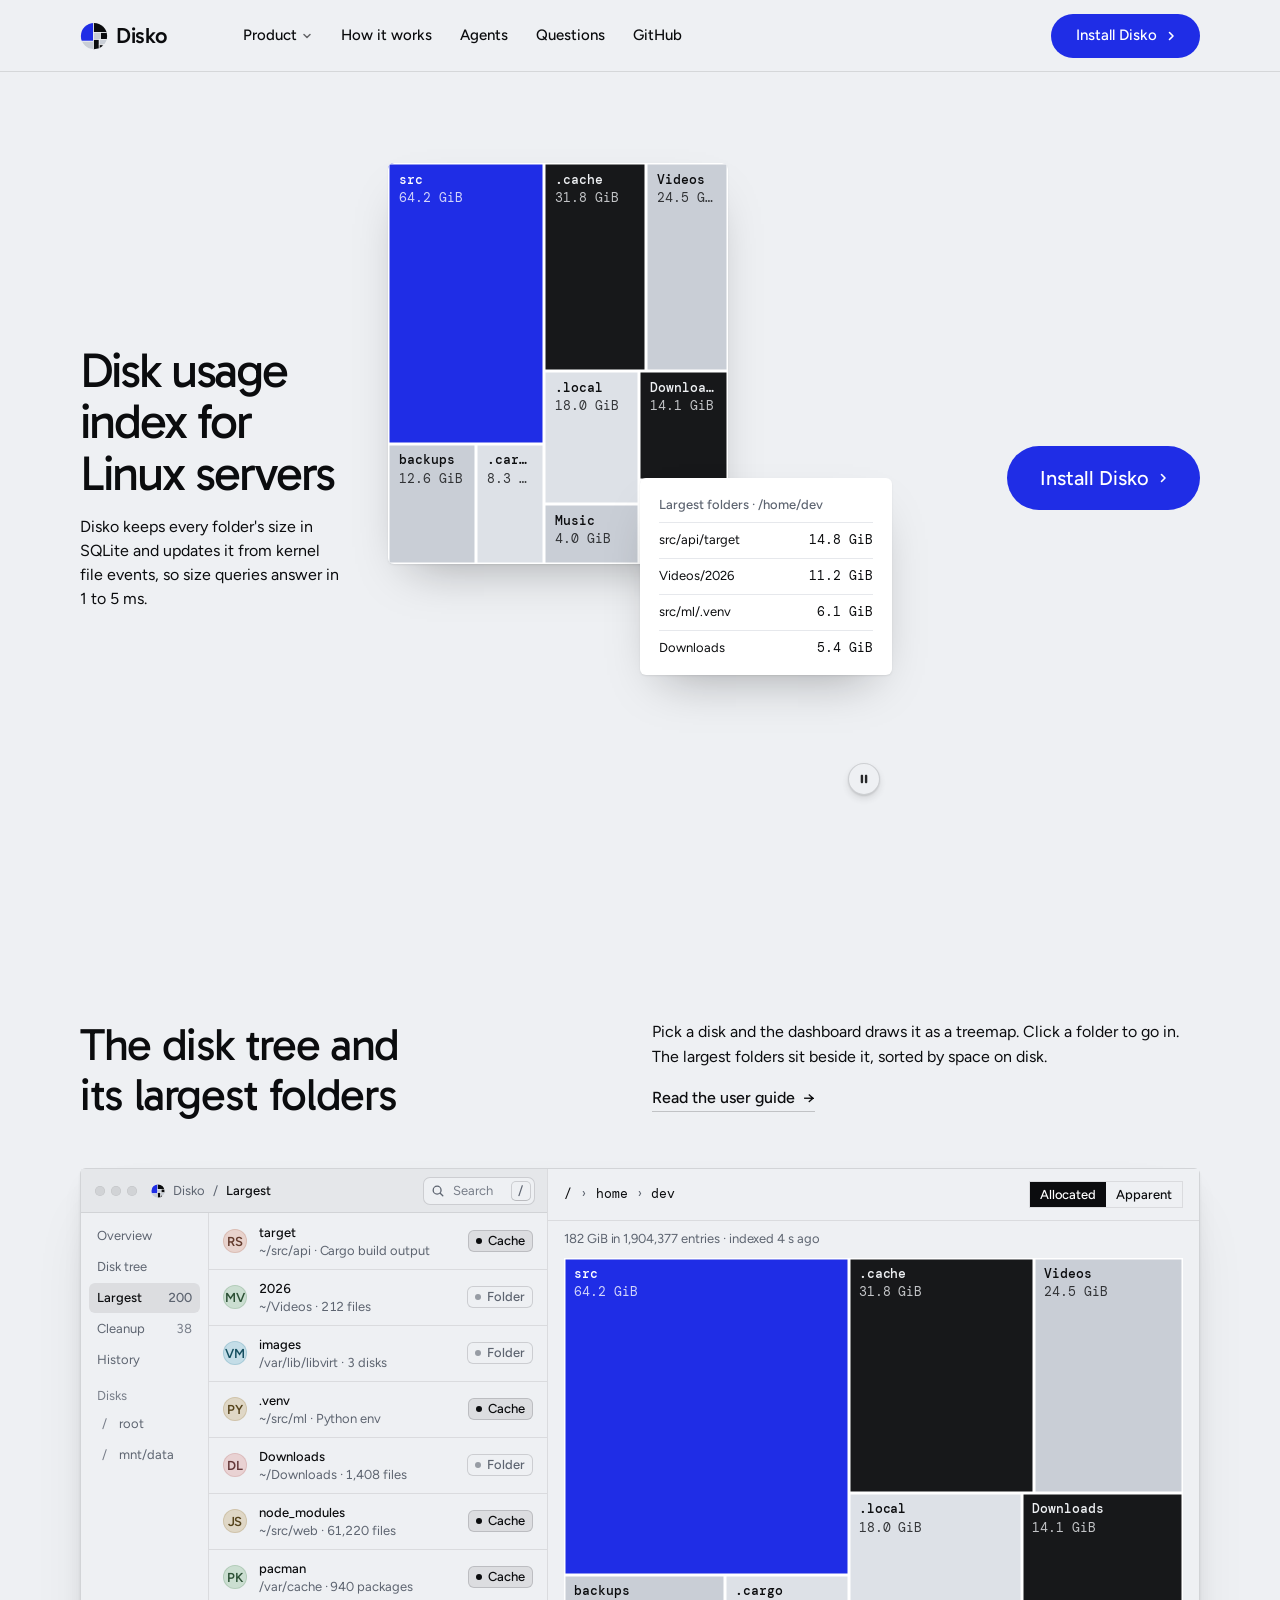
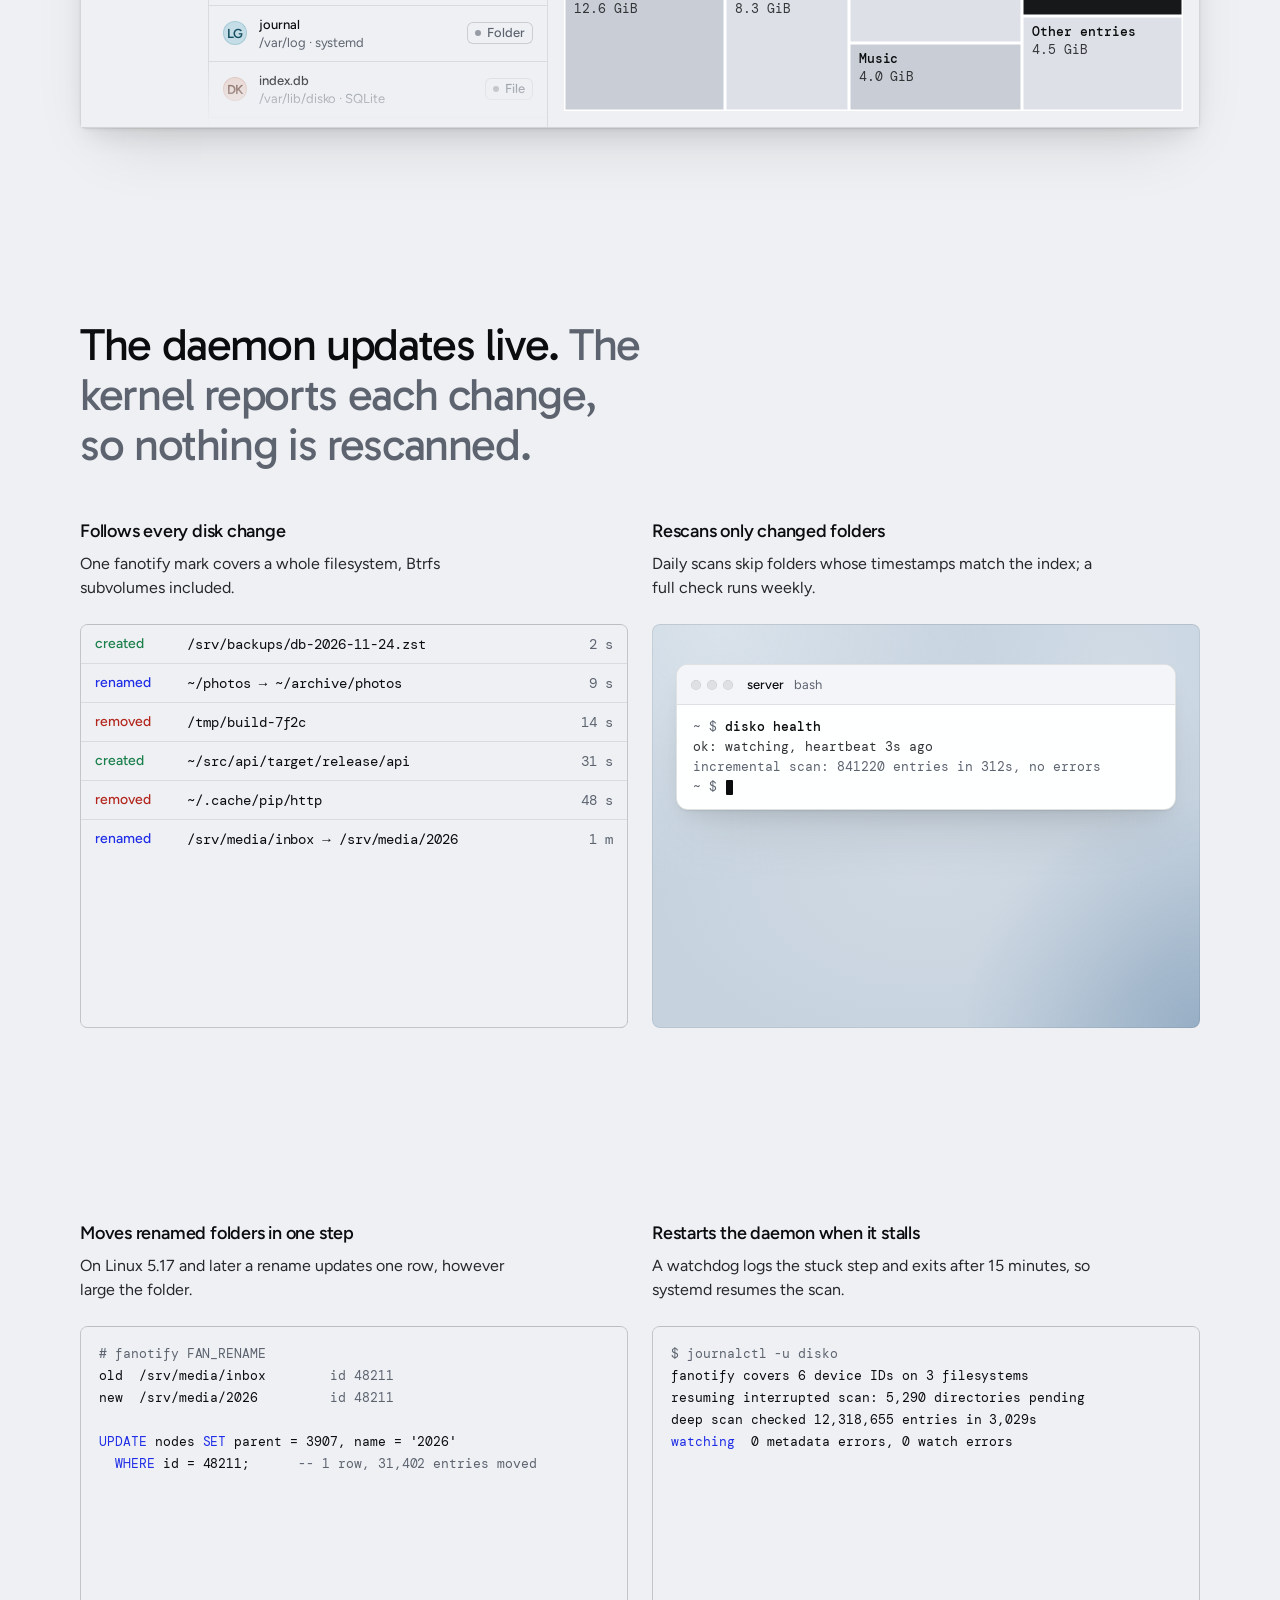
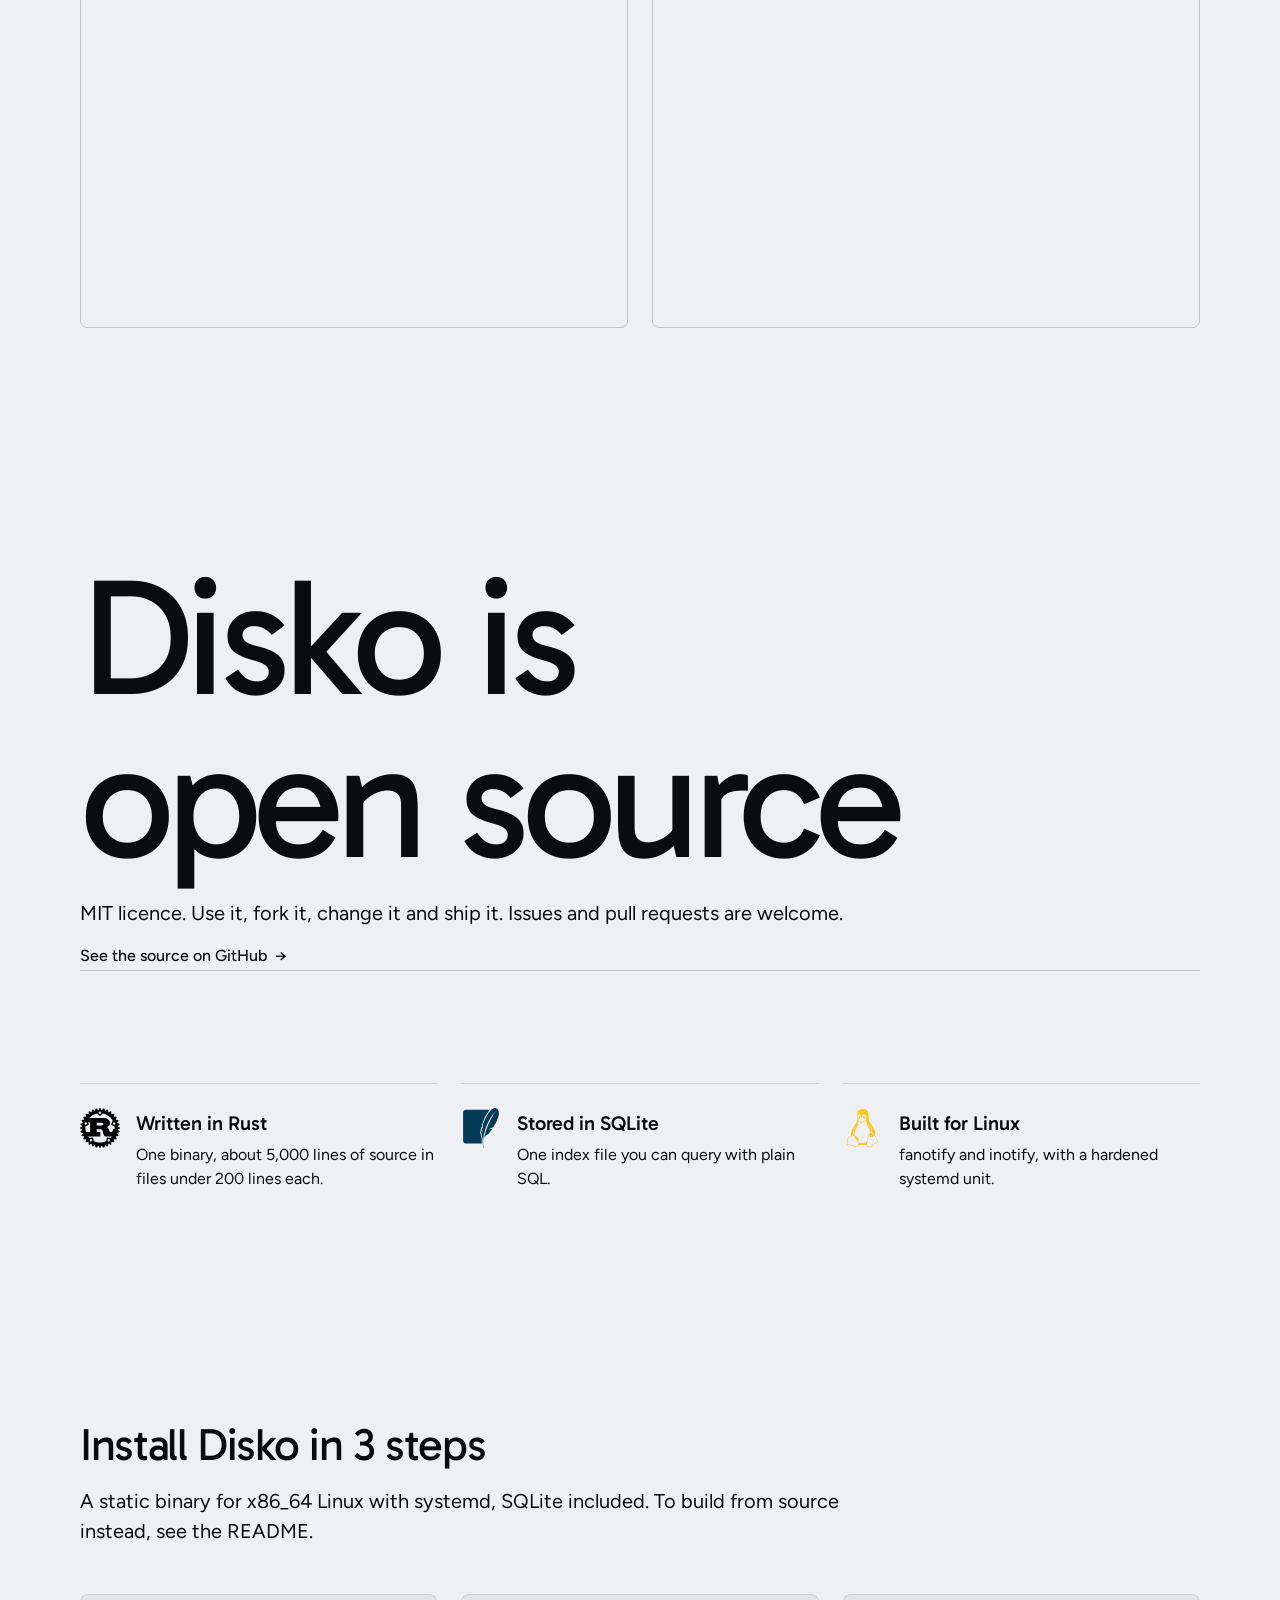
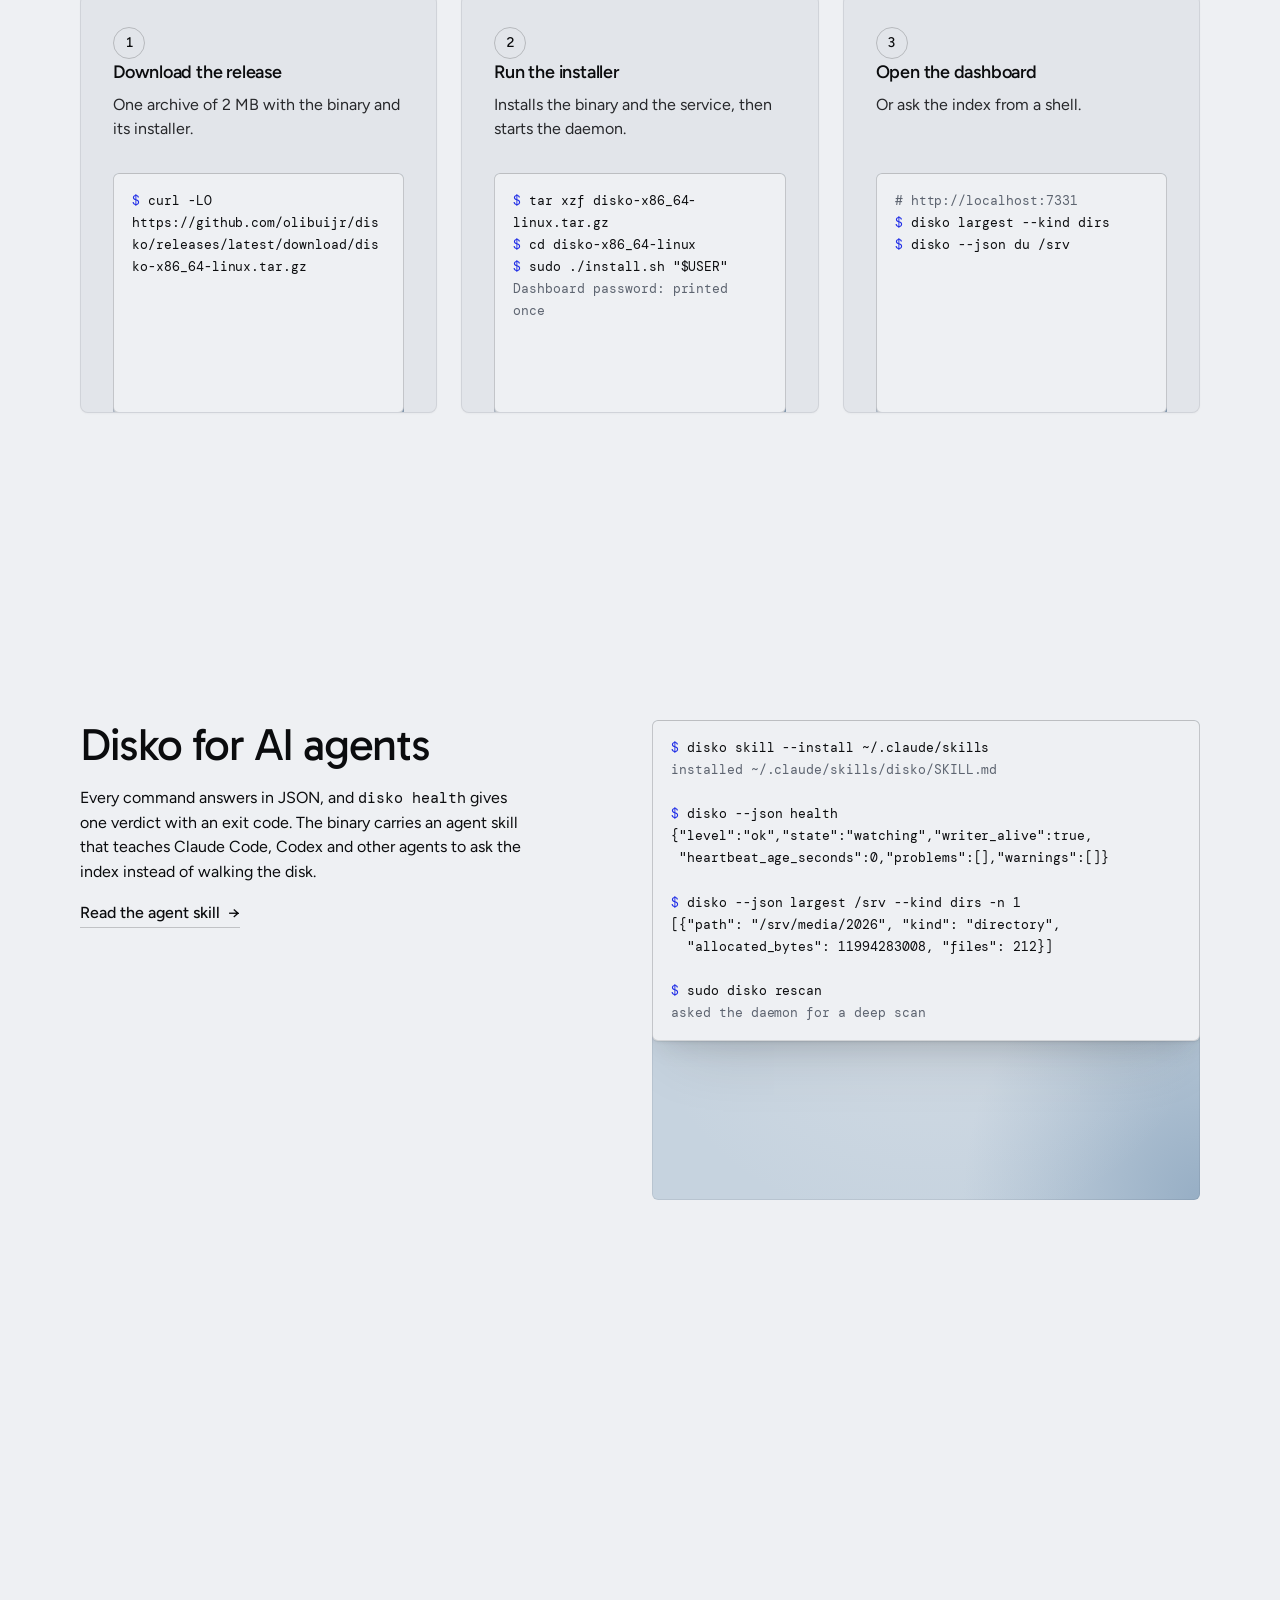
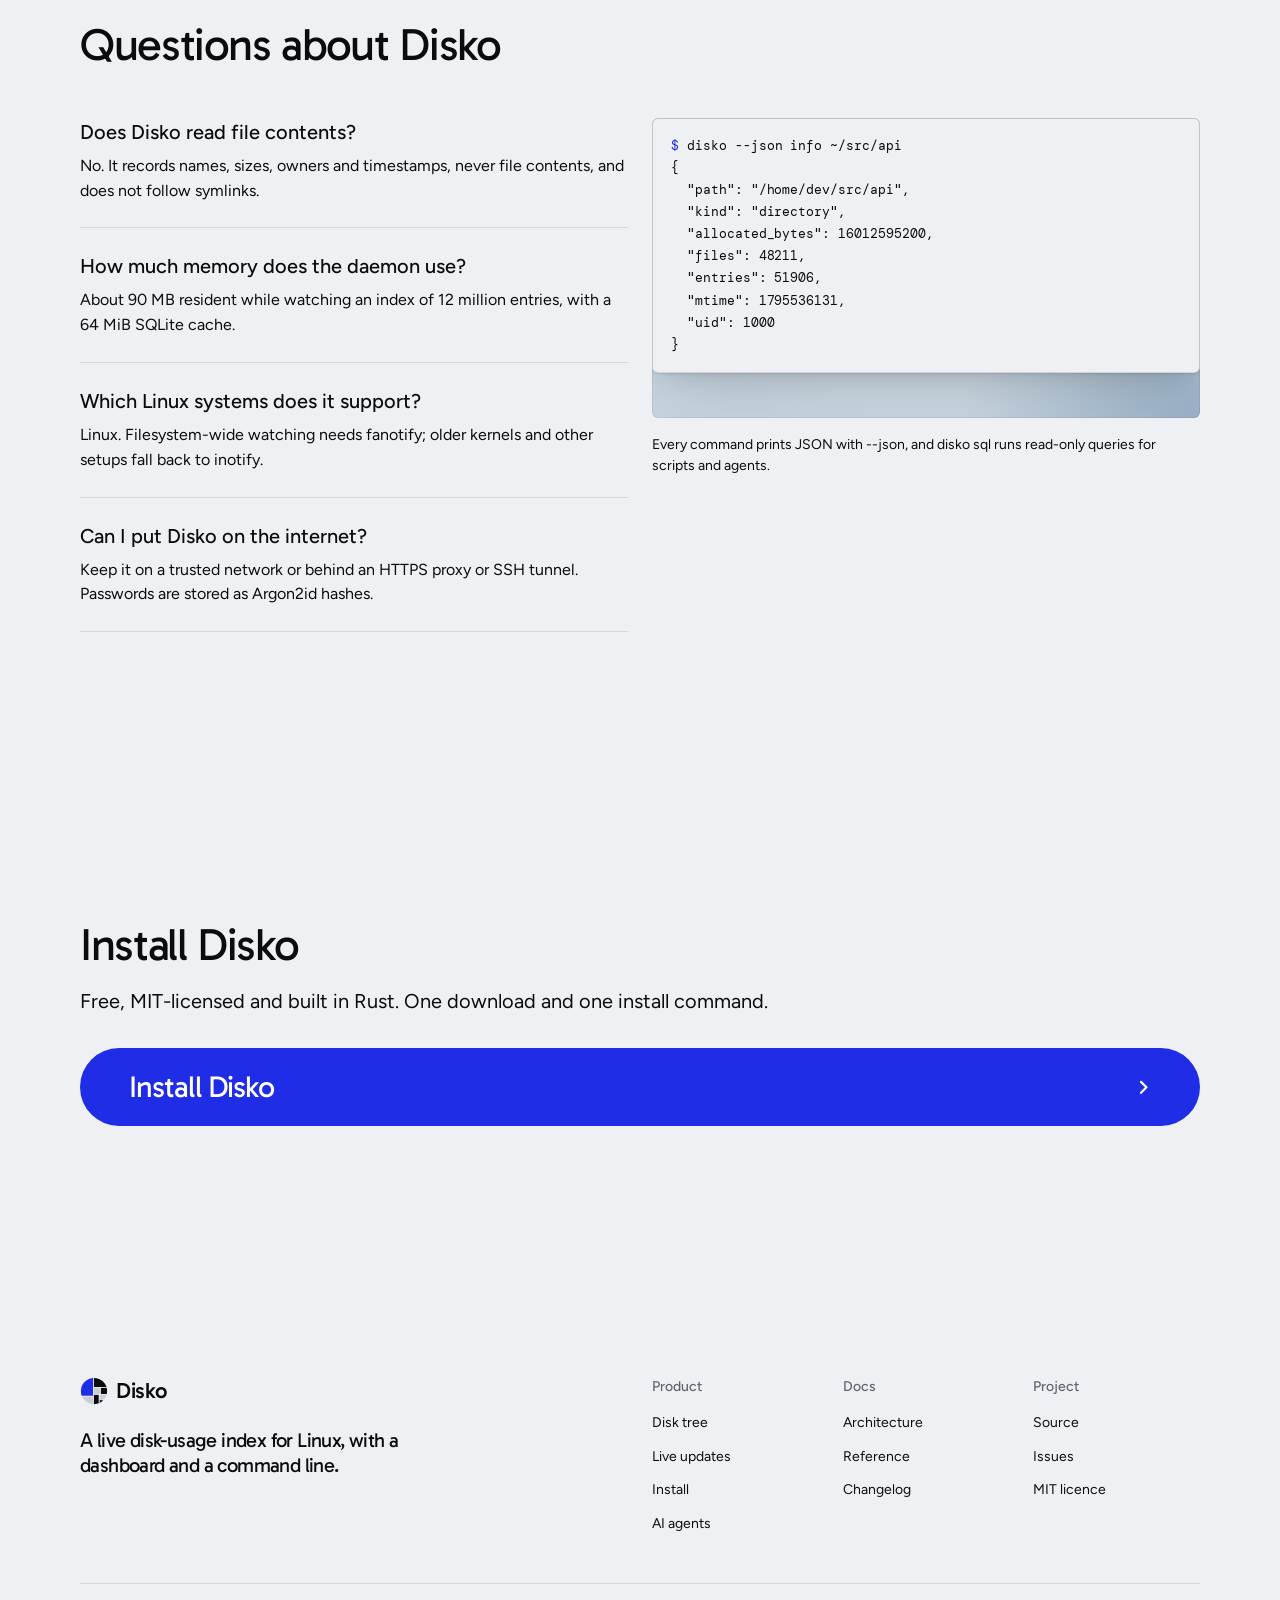
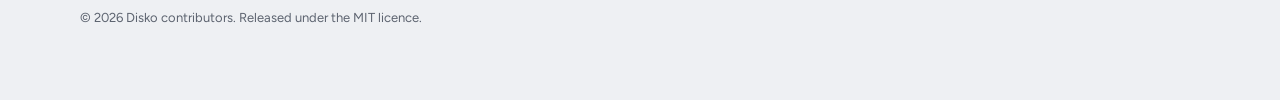
==== commit a71ee032: "site: show real disko health output in the rescan terminal The "Rescans only changed folders" card a" ====
--- a/site/index.html
+++ b/site/index.html
@@ -335,14 +335,9 @@
                   <div class="ui-term__head"><span class="ui-dots" aria-hidden="true"><i></i><i></i><i></i></span><span class="ui-term__title">server</span><span class="ui-meta">bash</span><span class="ui-spacer"></span></div>
                   <div class="ui-term__screen" data-term-screen>
                     <div class="ui-term__track" data-term-track>
-                      <div class="ui-term__ln ui-term__cmd"><span class="ui-term__cwd">~</span><span class="ui-term__sig">$</span><span class="ui-term__typed" data-term-cmd>sudo disko scan --incremental</span></div>
-                      <div class="ui-term__ln ui-term__meter" data-term-out data-term-meter><span class="ui-term__bar" style="--p:1"><i></i></span><span class="ui-term__count" data-term-count>3 of 3 filesystems</span></div>
-                      <div class="ui-term__ln ui-term__log" data-term-out data-term-step><svg class="ui-term__tick" viewBox="0 0 16 16" aria-hidden="true"><path d="m3.5 8.4 2.8 2.8 6.2-6.4"/></svg><span class="ui-term__path">/</span><span class="ui-term__n">212 reread</span><span class="ui-term__t">4.1s</span></div>
-                      <div class="ui-term__ln ui-term__log" data-term-out data-term-step><svg class="ui-term__tick" viewBox="0 0 16 16" aria-hidden="true"><path d="m3.5 8.4 2.8 2.8 6.2-6.4"/></svg><span class="ui-term__path">/home</span><span class="ui-term__n">1,630 reread</span><span class="ui-term__t">9.8s</span></div>
-                      <div class="ui-term__ln ui-term__log" data-term-out data-term-step><svg class="ui-term__tick" viewBox="0 0 16 16" aria-hidden="true"><path d="m3.5 8.4 2.8 2.8 6.2-6.4"/></svg><span class="ui-term__path">/mnt/data</span><span class="ui-term__n">88 reread</span><span class="ui-term__t">2.2s</span></div>
-                      <div class="ui-term__ln ui-term__gap" data-term-out aria-hidden="true"></div>
-                      <div class="ui-term__ln ui-term__sum" data-term-out><span class="ui-term__key">Folders unchanged</span><span class="ui-term__val">410,227 skipped</span></div>
-                      <div class="ui-term__ln ui-term__done" data-term-out data-term-done><span class="ui-term__ok"><svg viewBox="0 0 16 16" aria-hidden="true"><path d="m4.5 8.3 2.4 2.4 4.6-5"/></svg></span><b>Done</b><span class="ui-term__dim">in 16.1s</span></div>
+                      <div class="ui-term__ln ui-term__cmd"><span class="ui-term__cwd">~</span><span class="ui-term__sig">$</span><span class="ui-term__typed" data-term-cmd>disko health</span></div>
+                      <div class="ui-term__ln" data-term-out><span>ok: watching, heartbeat 3s ago</span></div>
+                      <div class="ui-term__ln" data-term-out><span class="ui-term__dim">incremental scan: 841220 entries in 312s, no errors</span></div>
                       <div class="ui-term__ln ui-term__cmd" data-term-next><span class="ui-term__cwd">~</span><span class="ui-term__sig">$</span><span class="ui-term__typed"></span><i class="ui-term__caret" aria-hidden="true"></i></div>
                     </div>
                   </div>
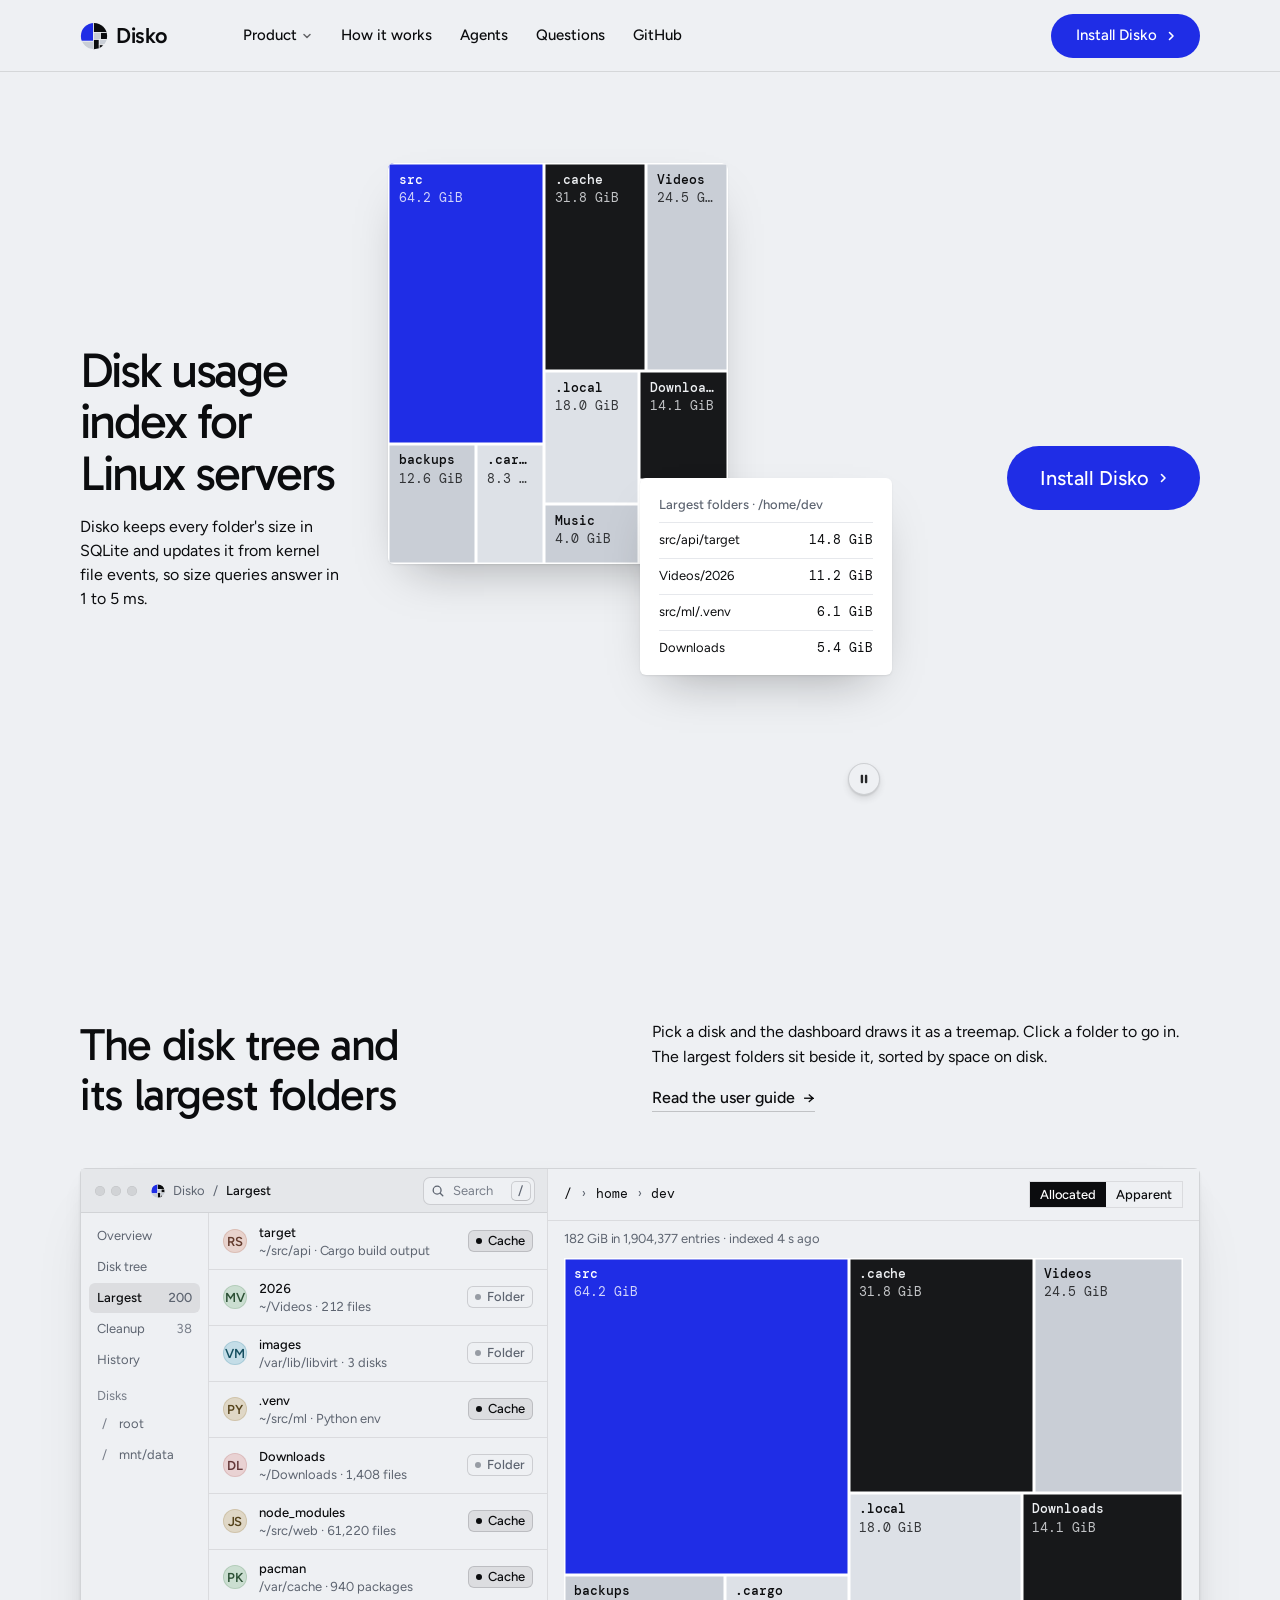
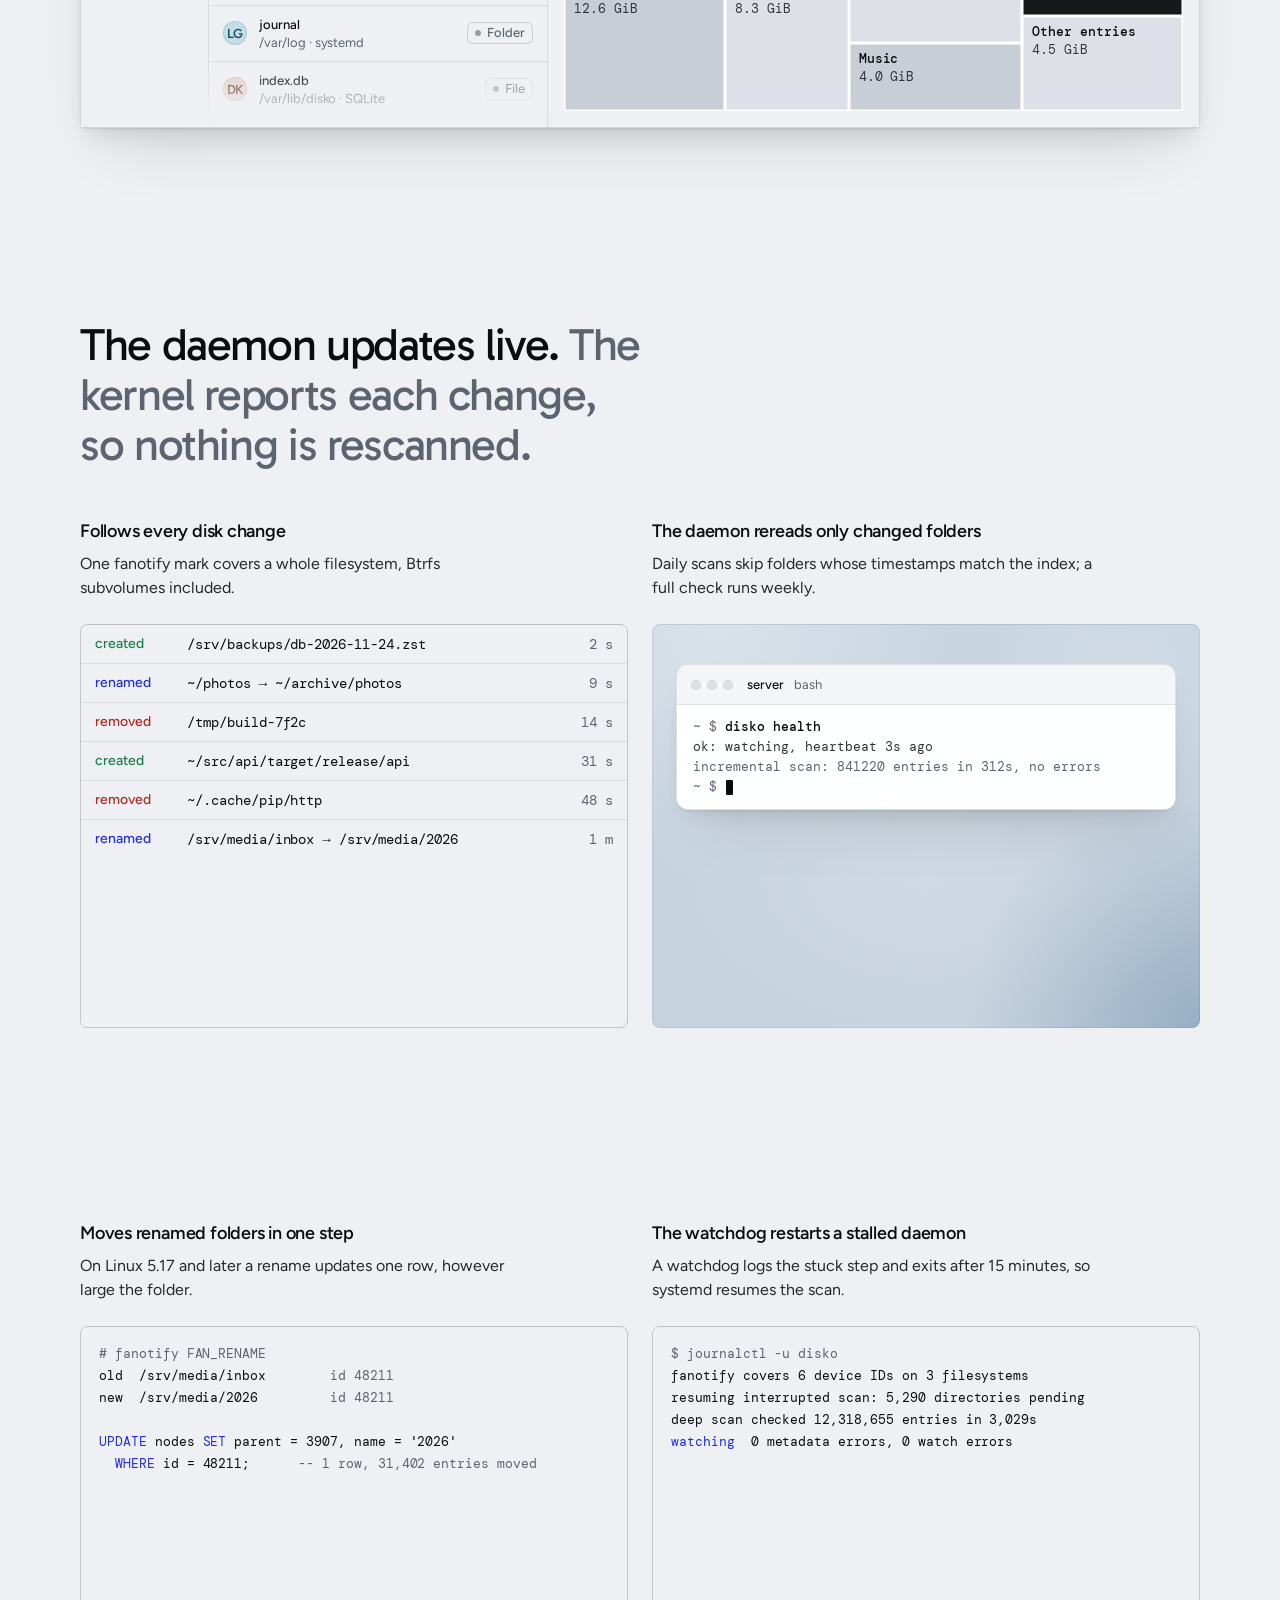
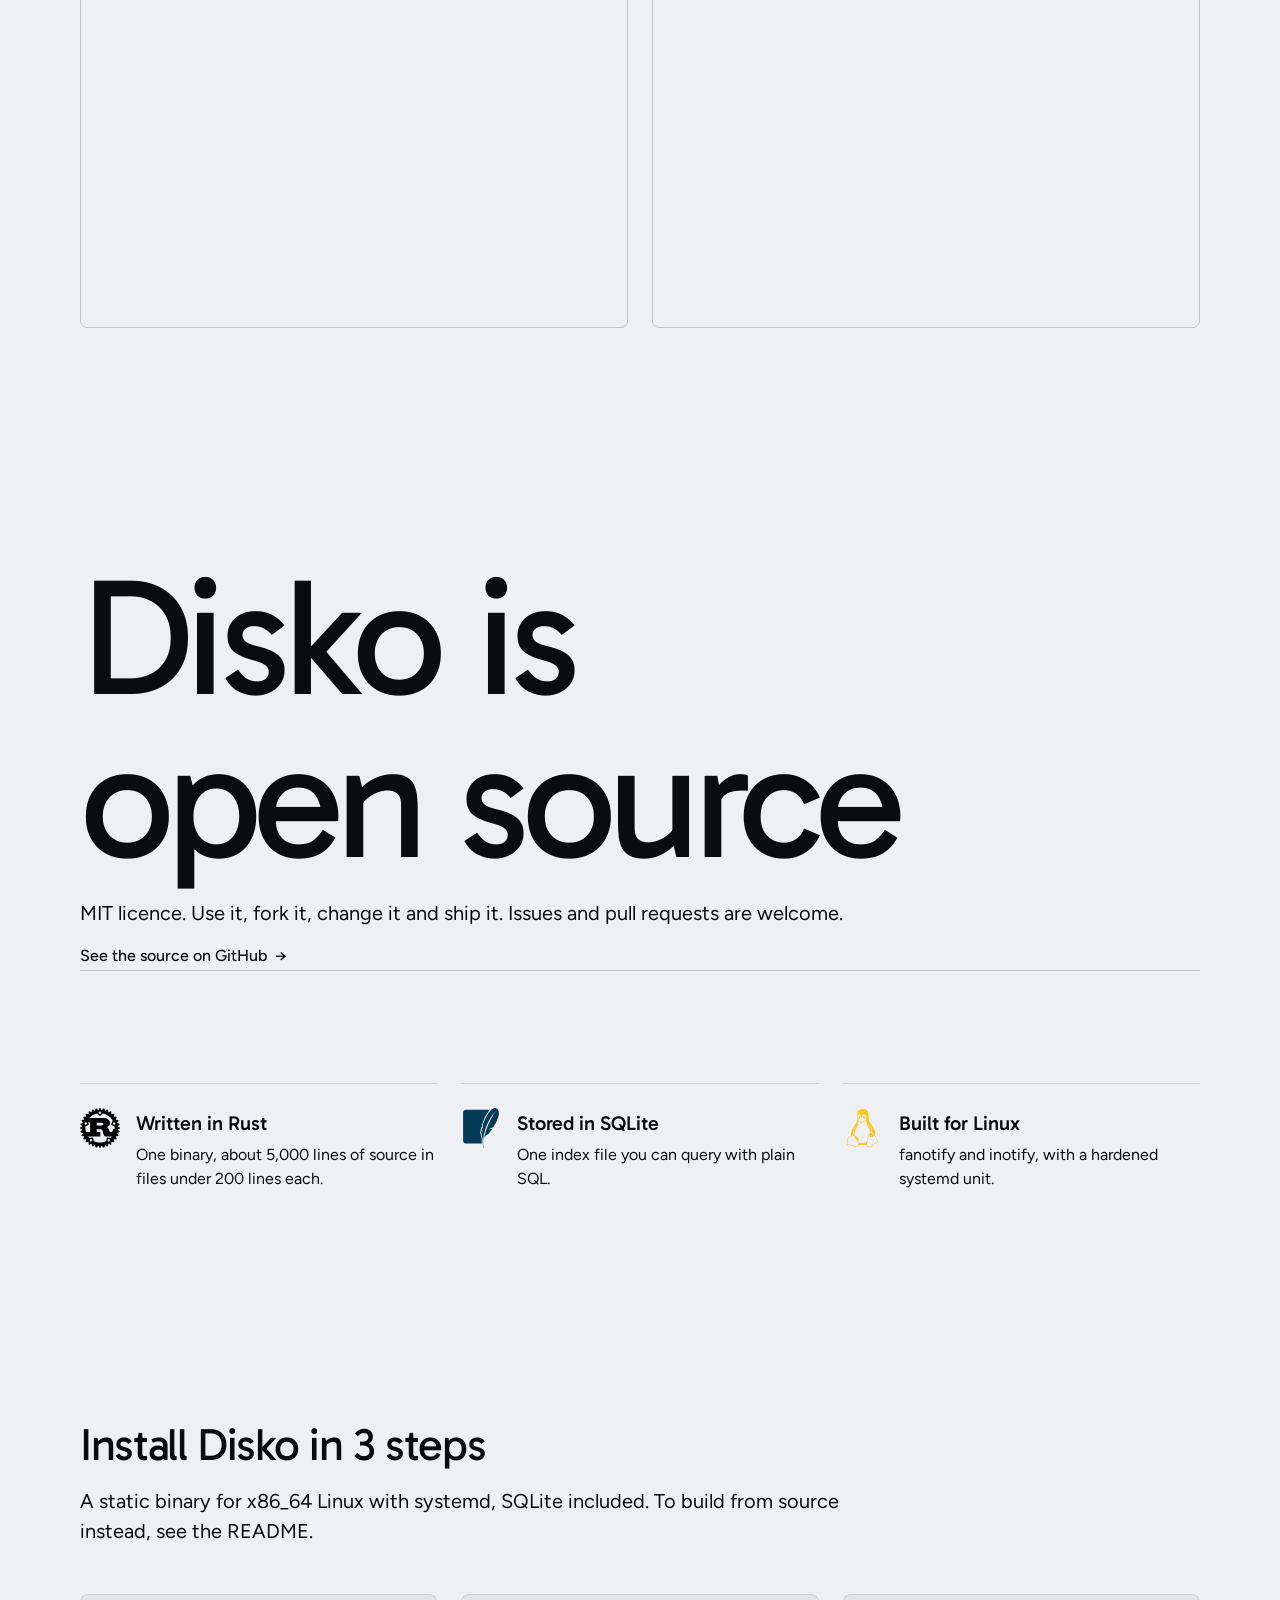
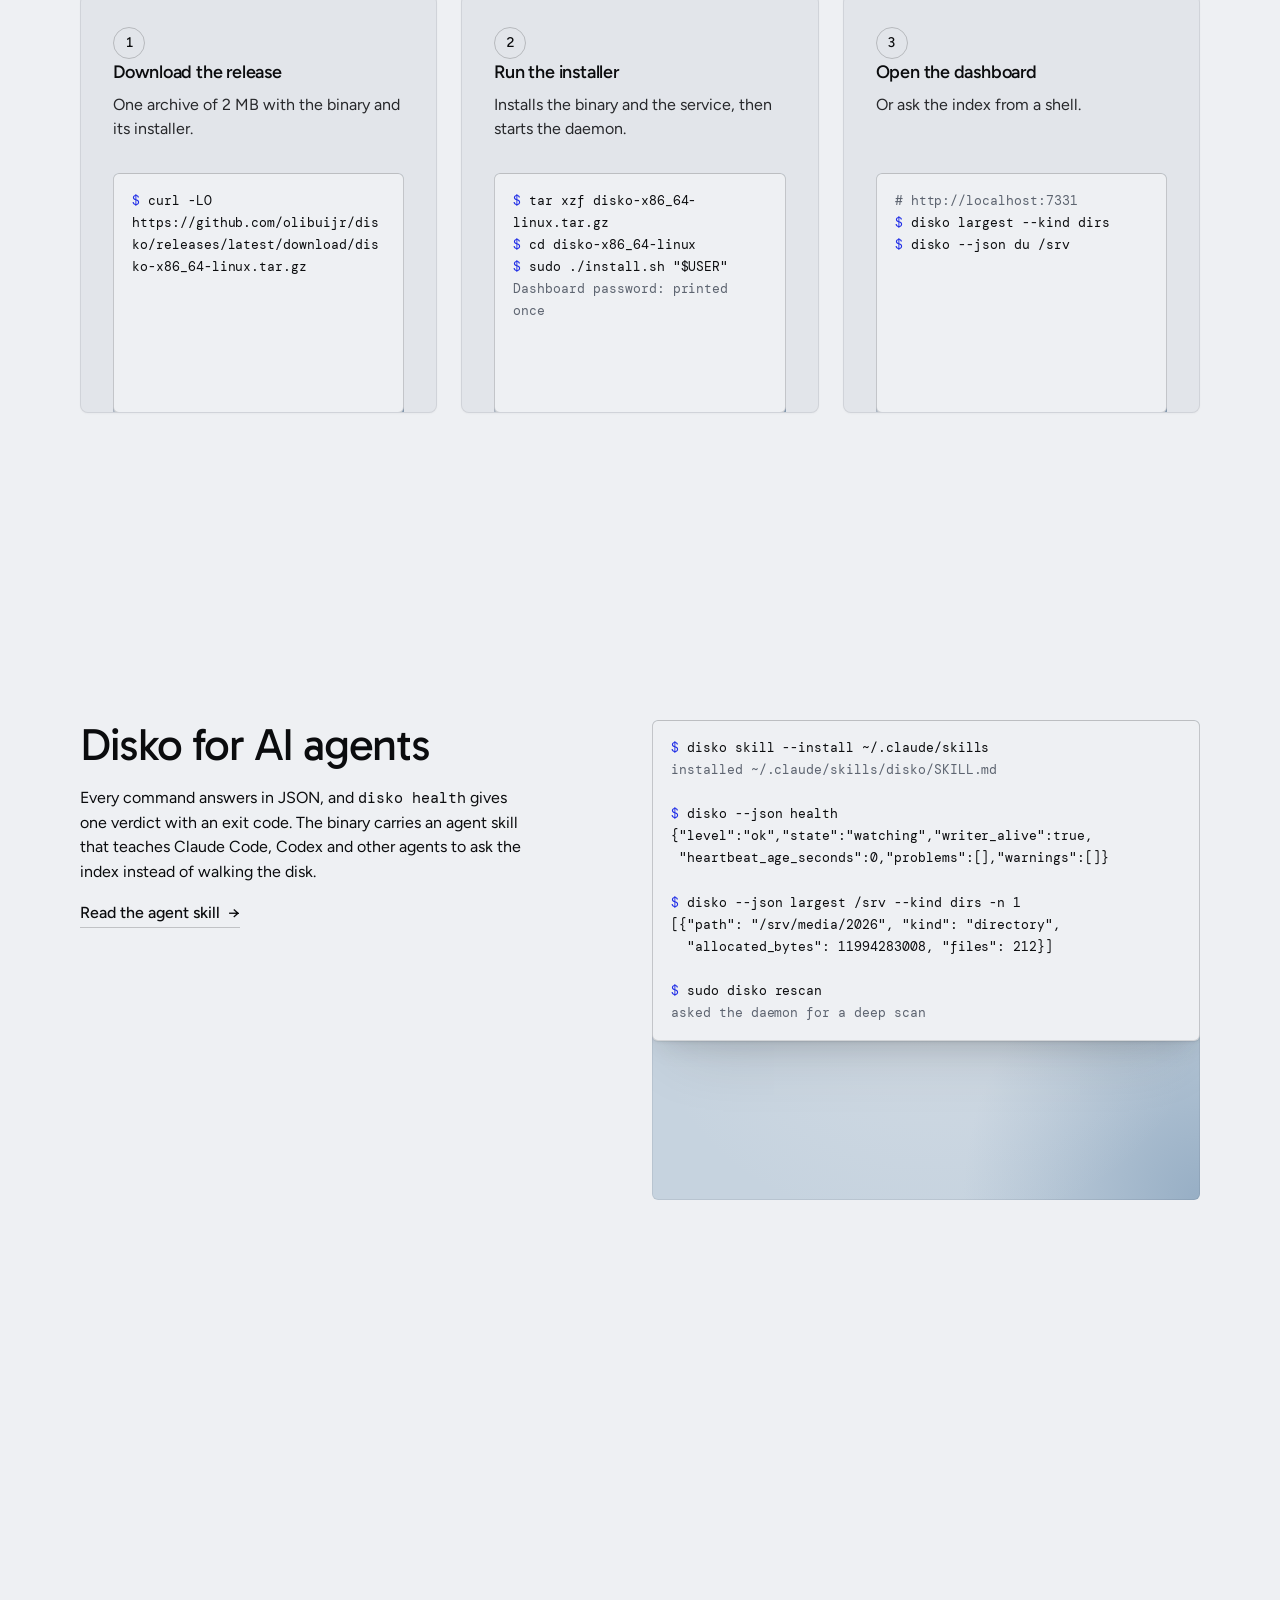
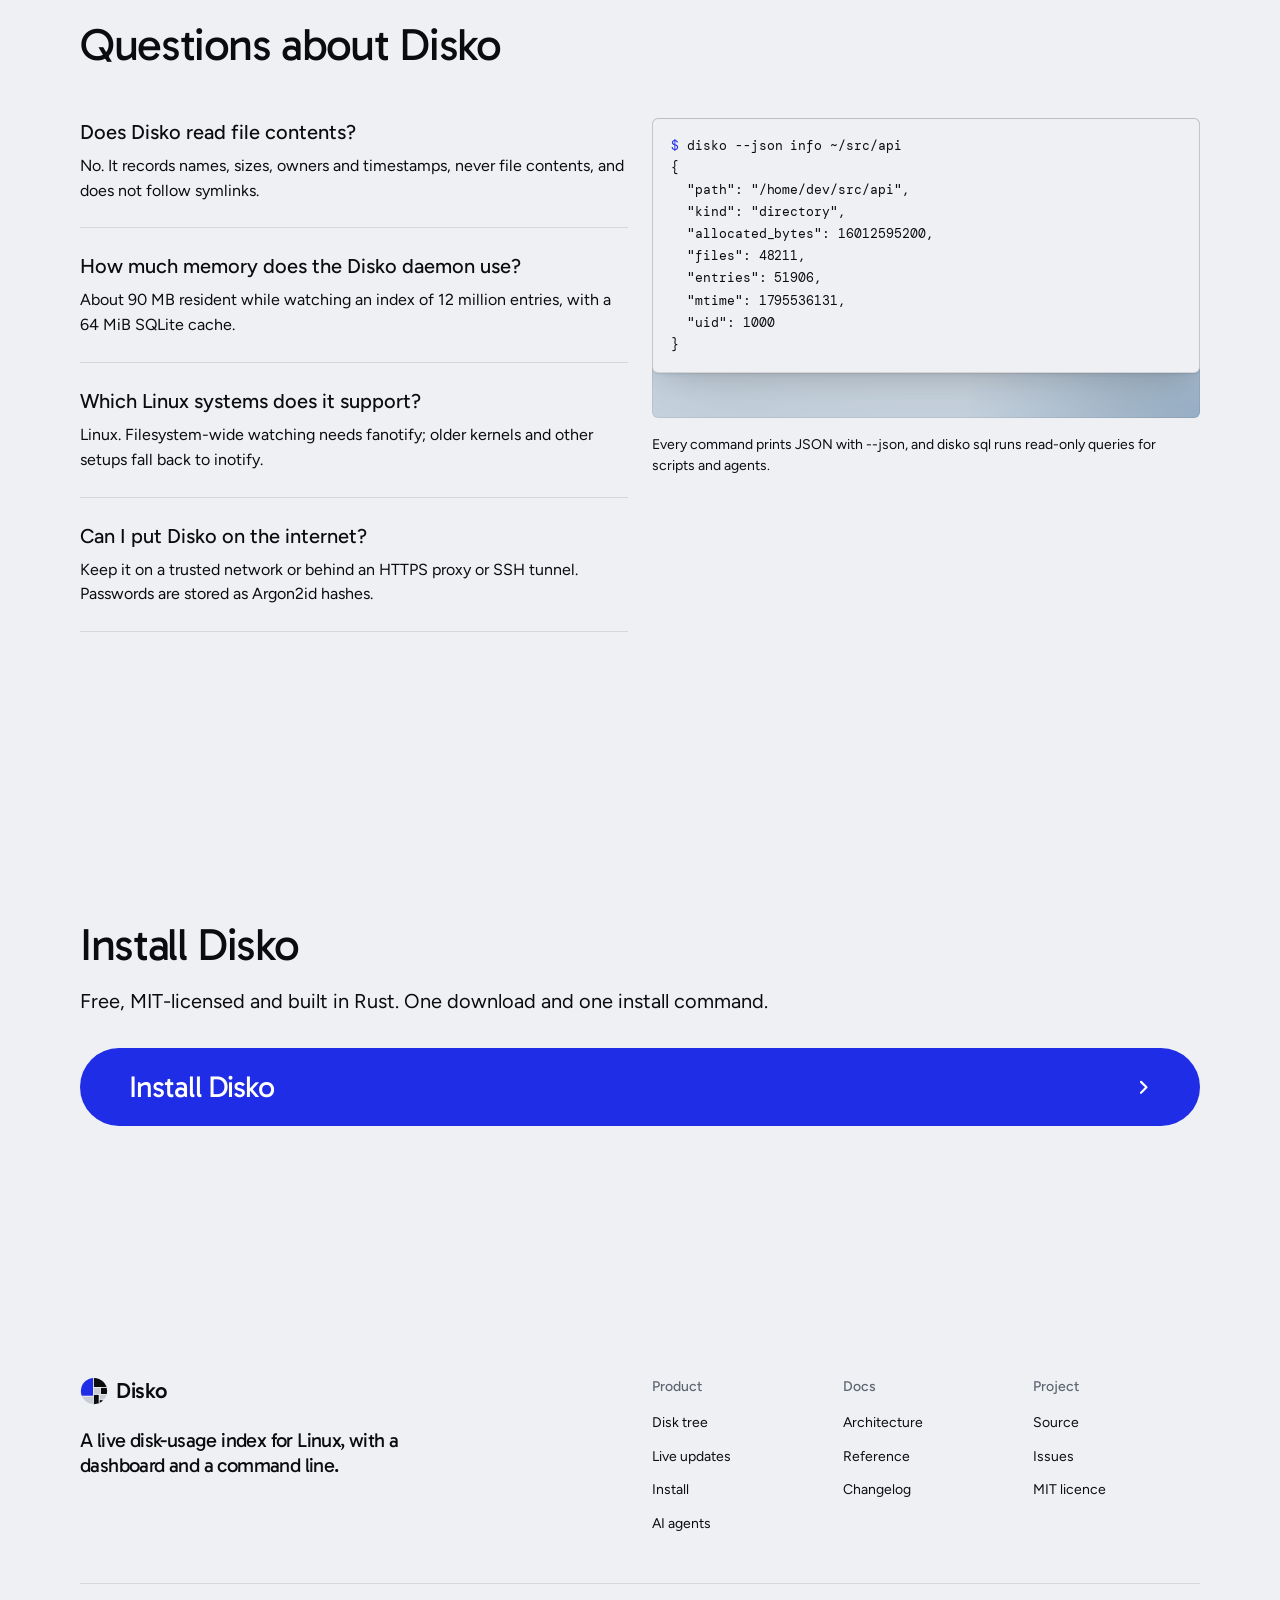
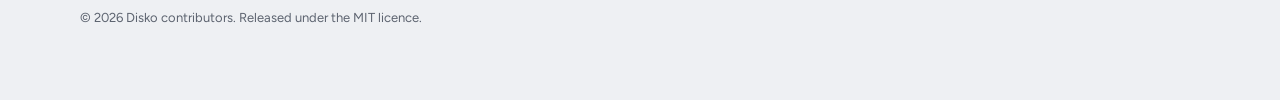
==== commit a01ccee2: "site: fit the health line on phones, name parts in headings, even the install gap The new disko heal" ====
--- a/site/index.html
+++ b/site/index.html
@@ -108,7 +108,7 @@
   #live .panel > .ui-panel, #install .panel > .ui-panel { height: 100%; }
   .dk-code { font-size: 14px; line-height: 1.8; padding: 20px 22px; }
   .dk-feed li { padding: 12px 16px; font-size: 14px; }
-  @media (max-width: 639px) { #live .panel { --p-h: 180px; } #install .panel { --p-h: 200px; } }
+  @media (max-width: 639px) { #live .panel { --p-h: 180px; } #install .panel { --p-h: 200px; } #install .card .panel { min-height: 292px; } }
   .dk-feed { list-style: none; margin: 0; padding: 0; font: 400 13px/1.3 var(--font-mono); }
   .dk-feed li { display: grid; grid-template-columns: 80px 1fr auto; gap: 12px; padding: 10px 14px; border-top: 1px solid var(--u-line); }
   .dk-feed li:first-child { border-top: 0; }
@@ -138,6 +138,8 @@
   .dk-stack li span { display: grid; gap: 4px; }
   .dk-stack b { font-weight: 500; font-family: var(--font-display); font-size: var(--t-lead); }
   @media (max-width: 1023px) { .dk-stack li { grid-column: 1 / -1; } }
+  /* a long real output line wraps on a phone, as it would in a narrow terminal */
+  @media (max-width: 639px) { .ui-term__ln { white-space: pre-wrap; overflow-wrap: anywhere; } }
 </style>
 </head>
 <body>
@@ -327,7 +329,7 @@
             </div></div>
           </article>
           <article class="card card--row card--open span-6">
-            <h3>Rescans only changed folders</h3>
+            <h3>The daemon rereads only changed folders</h3>
             <p>Daily scans skip folders whose timestamps match the index; a full check runs weekly.</p>
             <div class="panel">
               <div class="stage stage--fade-b"><div class="at-rise fit" style="--fit-max:520px;--ax:max(24px, 50% - 260px);--ay:40px;--ay-sm:16px" data-ui-loop>
@@ -359,7 +361,7 @@
   <span class="p">WHERE</span> id = 48211;      <span class="m">-- 1 row, 31,402 entries moved</span></pre></div></div>
         </article>
         <article class="card card--row card--open span-6">
-          <h3>Restarts the daemon when it stalls</h3>
+          <h3>The watchdog restarts a stalled daemon</h3>
           <p>A watchdog logs the stuck step and exits after 15 minutes, so systemd resumes the scan.</p>
           <div class="panel"><div class="ui ui-panel" style="width:100%"><pre class="dk-code"><span class="m">$ journalctl -u disko</span>
 fanotify covers 6 device IDs on 3 filesystems
@@ -453,7 +455,7 @@
       <div class="grid grid--top">
       <div class="faq span-6">
         <div class="faq__item"><h3>Does Disko read file contents?</h3><p>No. It records names, sizes, owners and timestamps, never file contents, and does not follow symlinks.</p></div>
-        <div class="faq__item"><h3>How much memory does the daemon use?</h3><p>About 90 MB resident while watching an index of 12 million entries, with a 64 MiB SQLite cache.</p></div>
+        <div class="faq__item"><h3>How much memory does the Disko daemon use?</h3><p>About 90 MB resident while watching an index of 12 million entries, with a 64 MiB SQLite cache.</p></div>
         <div class="faq__item"><h3>Which Linux systems does it support?</h3><p>Linux. Filesystem-wide watching needs fanotify; older kernels and other setups fall back to inotify.</p></div>
         <div class="faq__item"><h3>Can I put Disko on the internet?</h3><p>Keep it on a trusted network or behind an HTTPS proxy or SSH tunnel. Passwords are stored as Argon2id hashes.</p></div>
       </div>
